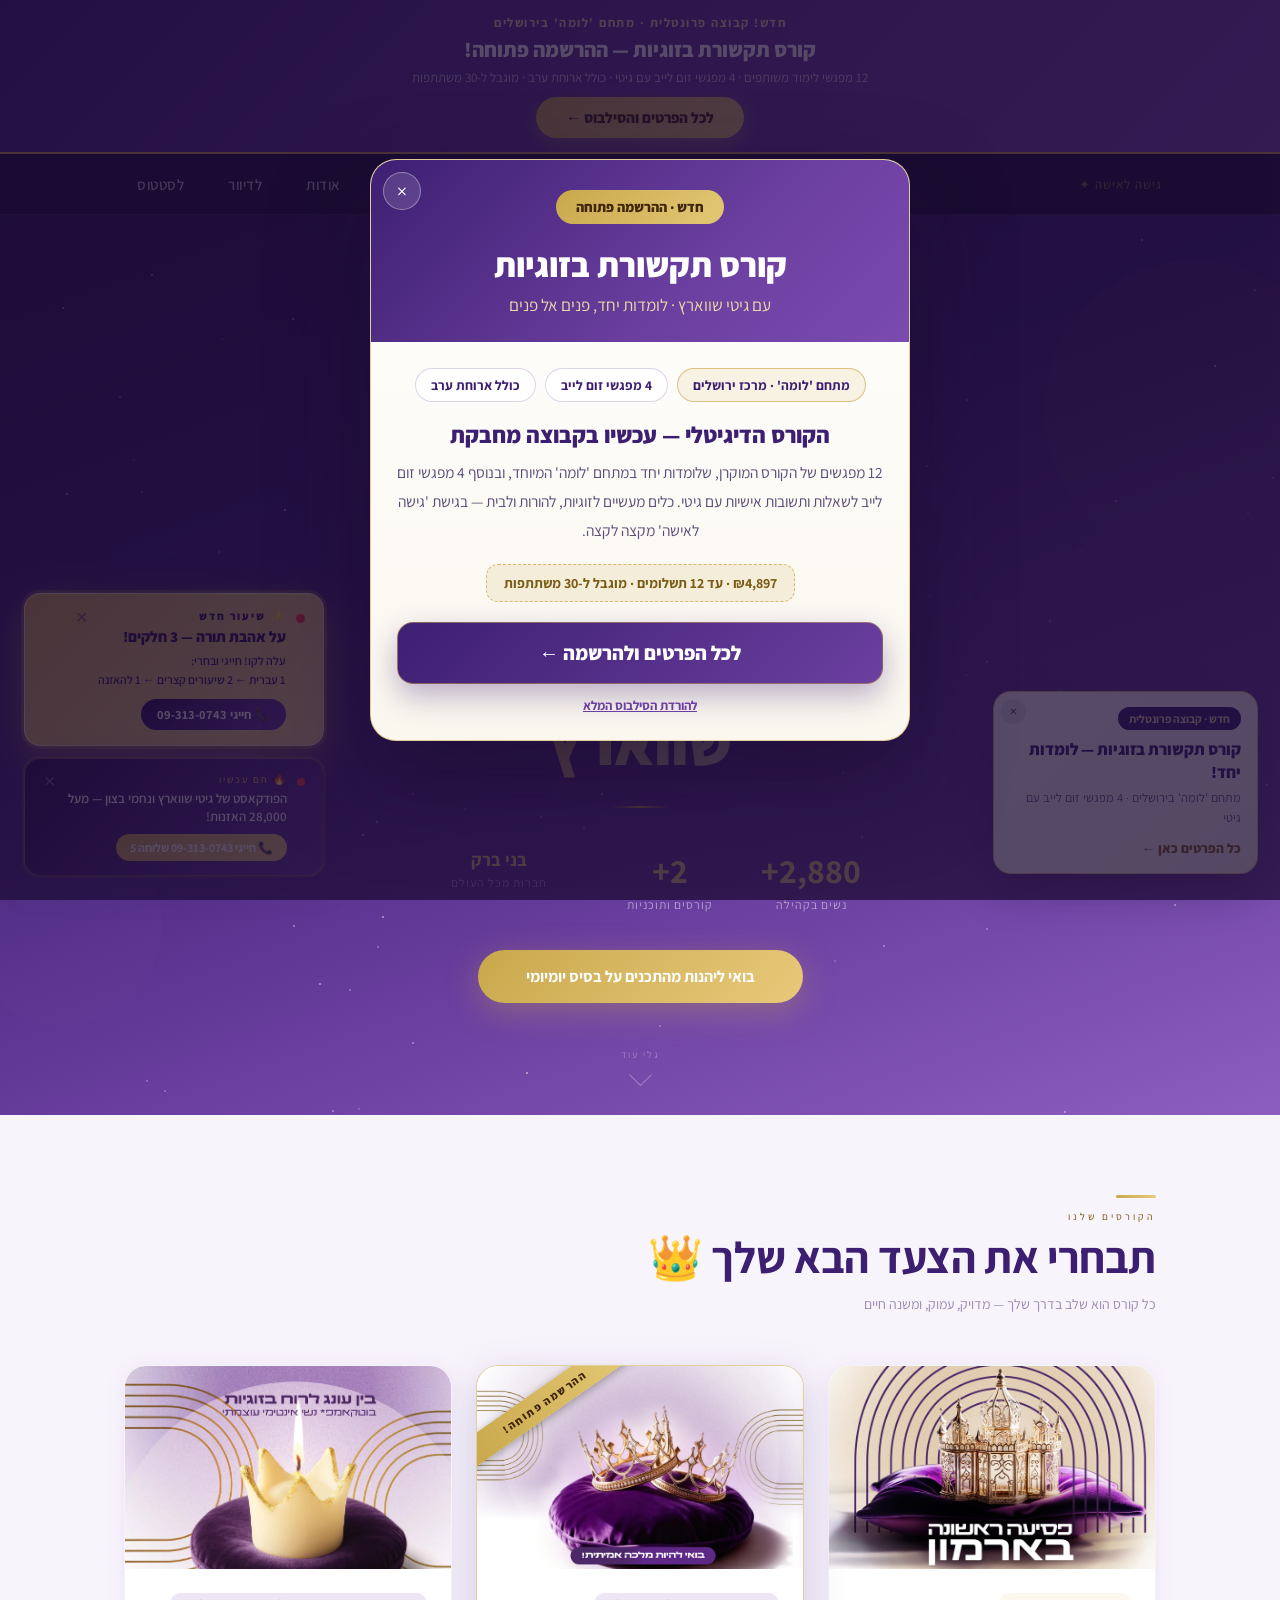
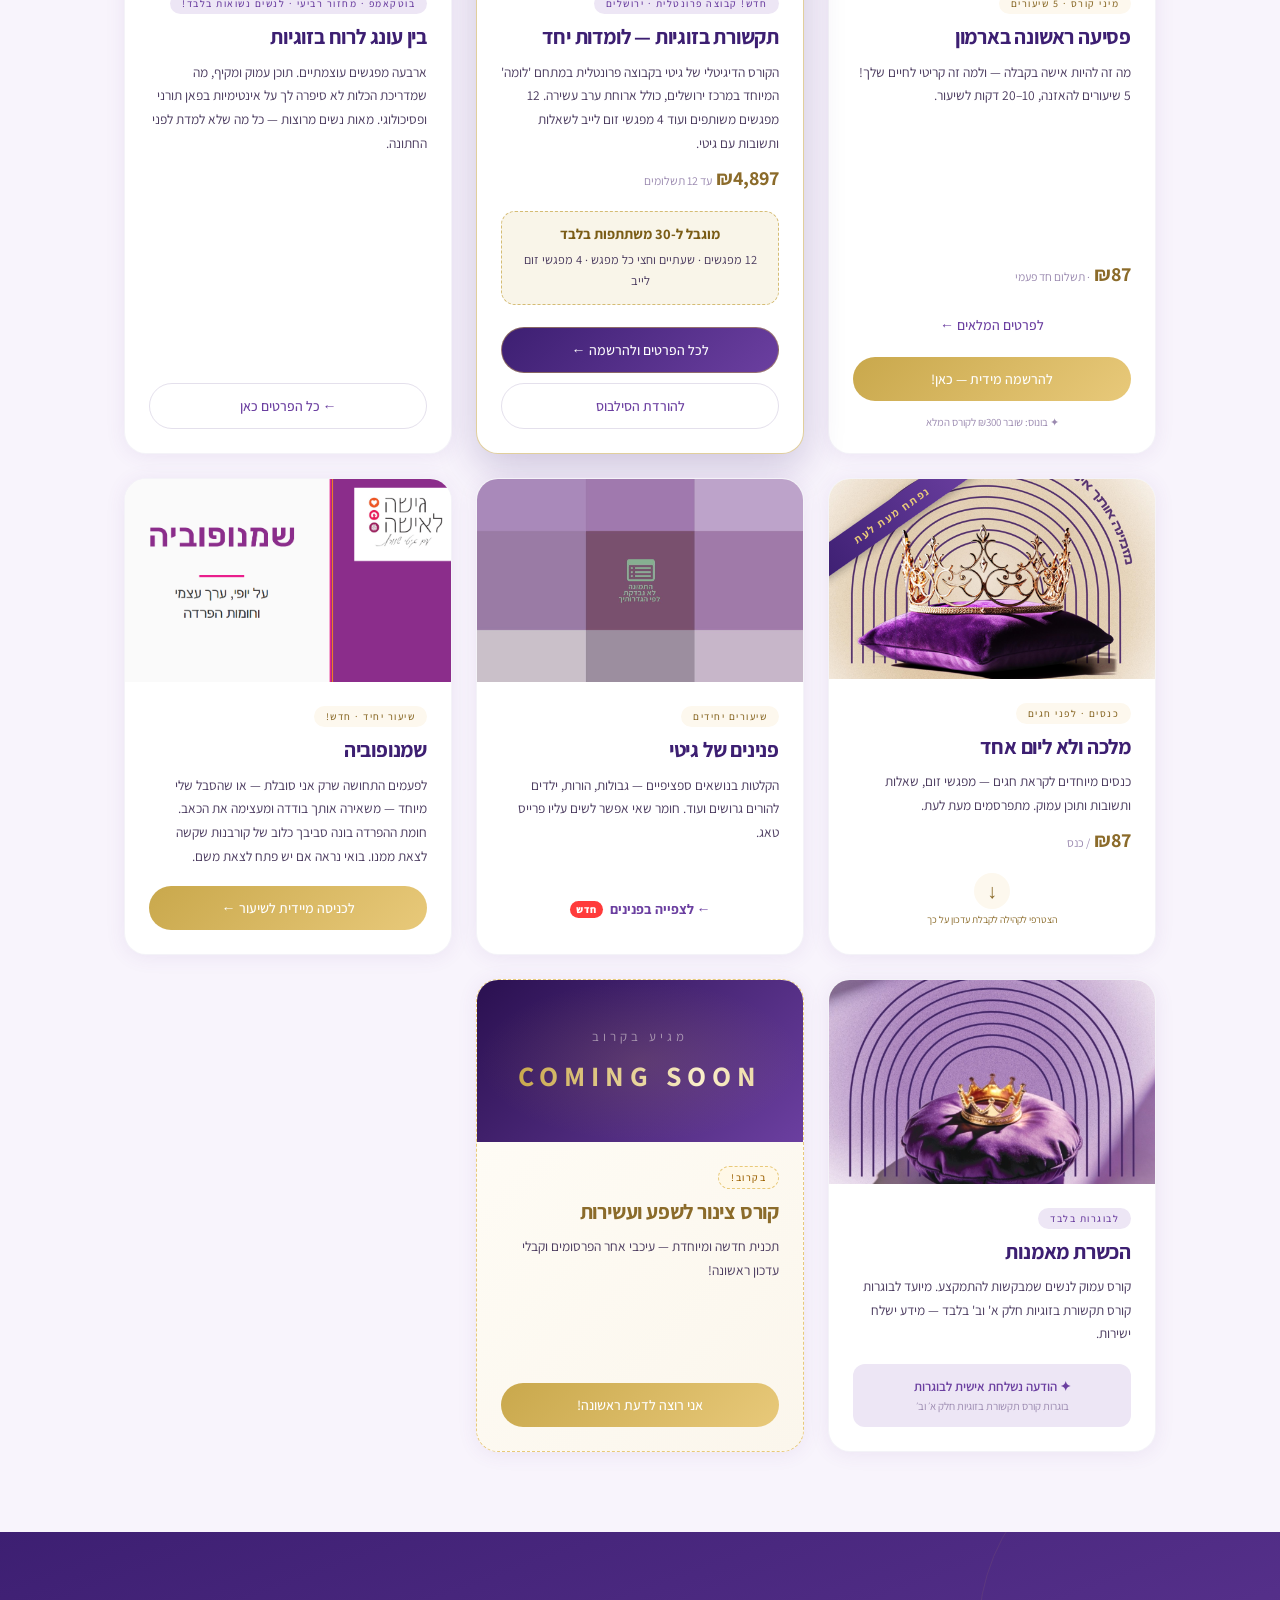
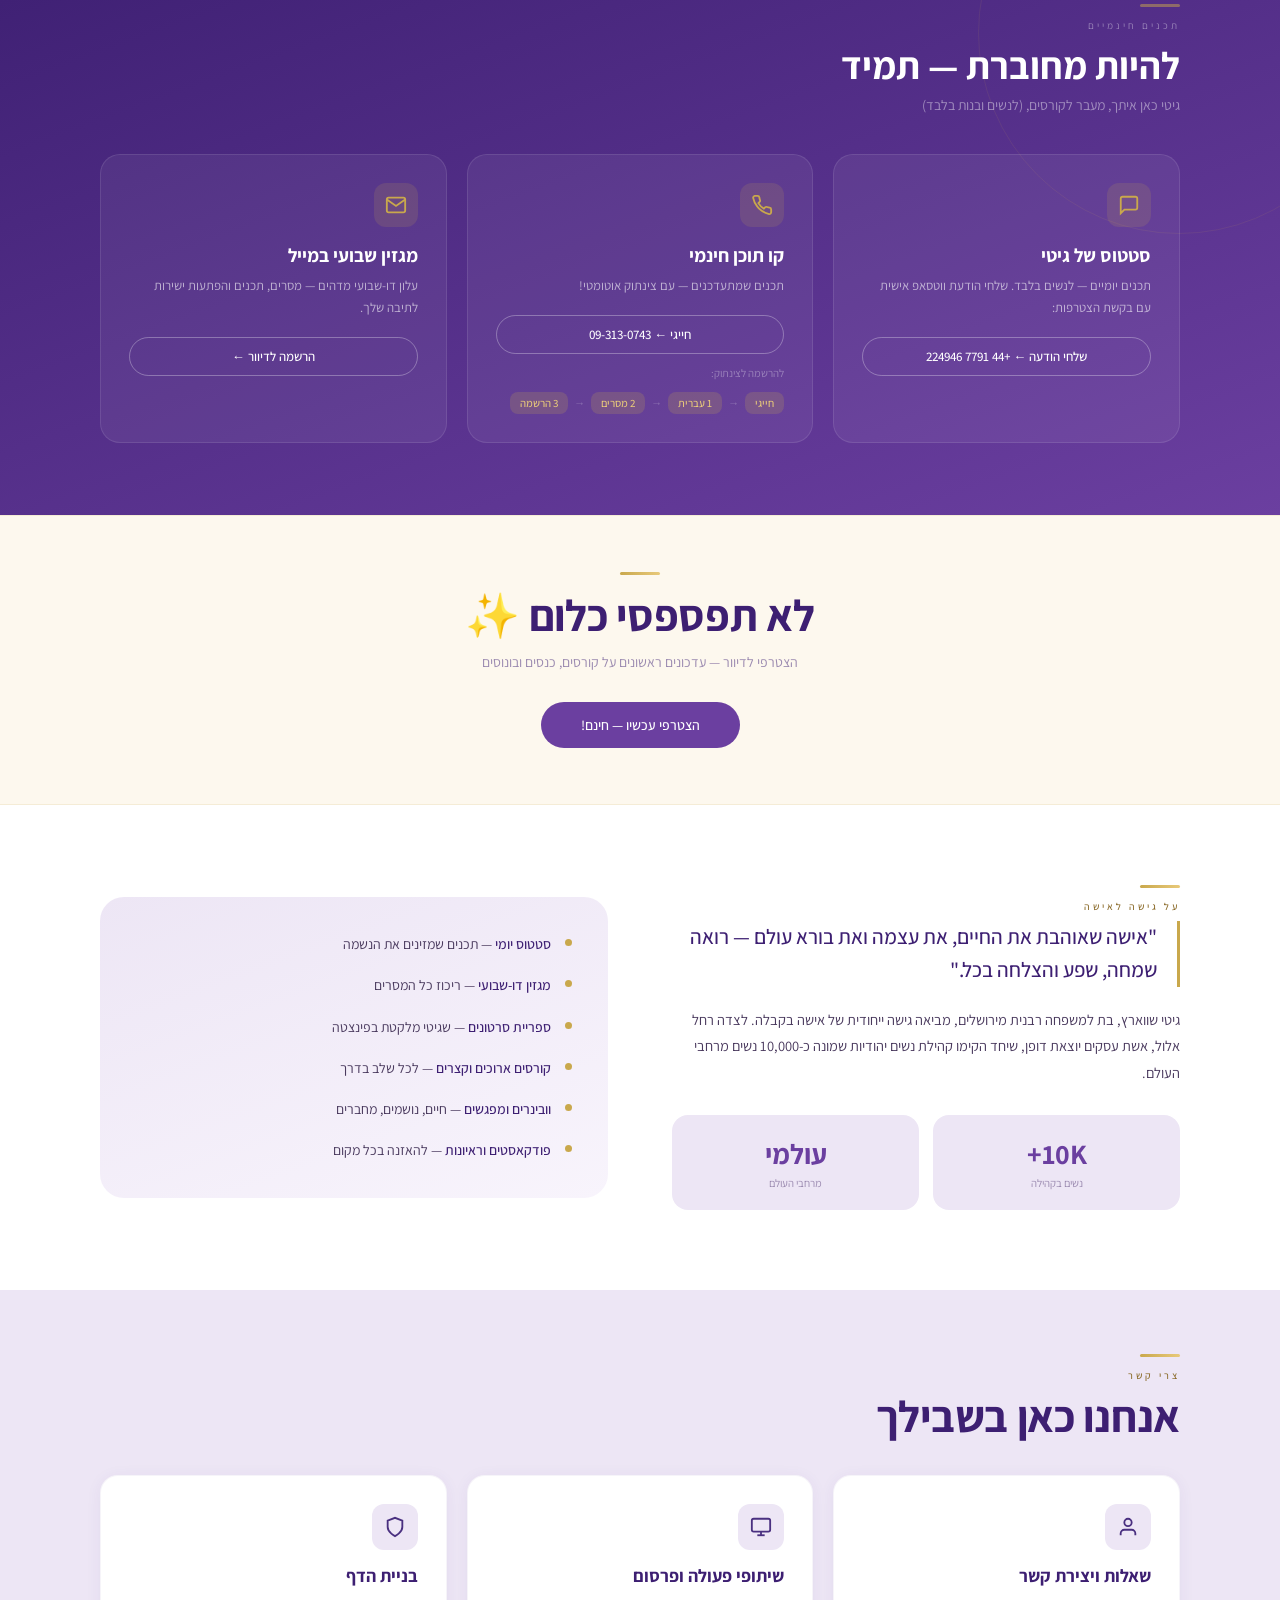
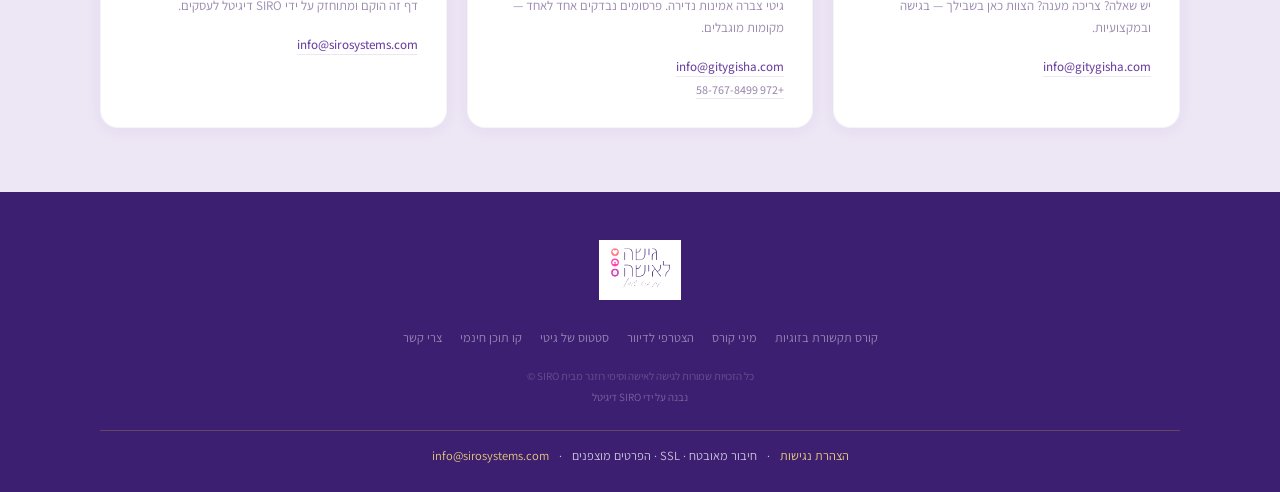
==== index.html @ 781cd62c "Switch main campaign from bootcamp to תקשורת בזוגיות course at Luma Co-Authored-By: Claude Opus 5.5 " ====
<!DOCTYPE html>
<html lang="he" dir="rtl">
<head>
<meta charset="UTF-8">
<meta name="viewport" content="width=device-width, initial-scale=1.0">
<title>גישה לאישה | עם גיטי שווארץ</title>
<link rel="preconnect" href="https://fonts.googleapis.com">
<link rel="preconnect" href="https://fonts.gstatic.com" crossorigin>
<link href="https://fonts.googleapis.com/css2?family=Assistant:ital,wght@0,200;0,300;0,400;0,500;0,600;0,700;0,800;1,200;1,300;1,400;1,500;1,600;1,700;1,800&display=swap" rel="stylesheet">
<style>
@import url('https://fonts.googleapis.com/css2?family=Assistant:wght@300;400;600;700&display=swap');
* { font-family: 'Assistant', 'Heebo', Arial, sans-serif !important; }
</style>
<style>
*{margin:0;padding:0;box-sizing:border-box}
:root{
  --purple:#6B3FA0;--purple-deep:#3D1F72;--purple-light:#9B6FCA;--purple-pale:#EDE6F5;
  --gold:#C9A84C;--gold-light:#E8C97A;--gold-pale:#FDF8EE;--gold-dark:#8B6B2A;
  --cream:#F8F4FC;--cream-dark:#EDE6F5;
  --text-dark:#1A1020;--text-mid:#4A3A5E;--text-light:#9B8AB0;
}
body{font-family:'David Libre',serif;background:var(--cream);color:var(--text-dark);direction:rtl;text-align:right;overflow-x:hidden}

/* HERO */
.hero{
  min-height:100vh;display:flex;flex-direction:column;align-items:center;justify-content:center;
  padding:60px 24px 90px;position:relative;overflow:hidden;
  background:linear-gradient(160deg,#2A1050 0%,#3D1F72 35%,#6B3FA0 70%,#8B5EC0 100%);
}

/* animated stars */
.stars{position:absolute;inset:0;pointer-events:none;overflow:hidden}
.star{position:absolute;width:2px;height:2px;background:rgba(255,255,255,0.6);border-radius:50%;animation:twinkle var(--d,3s) var(--delay,0s) infinite ease-in-out}
@keyframes twinkle{0%,100%{opacity:0.1;transform:scale(0.8)}50%{opacity:1;transform:scale(1.4)}}

/* arcs */
.arcs{position:absolute;top:0;left:50%;transform:translateX(-50%);pointer-events:none;opacity:0.12}

/* floating particles */
.particle{
  position:absolute;border-radius:50%;pointer-events:none;
  animation:float var(--dur,8s) var(--del,0s) infinite ease-in-out alternate;
}
@keyframes float{0%{transform:translateY(0) scale(1);opacity:0.4}100%{transform:translateY(-30px) scale(1.1);opacity:0.8}}

/* logo */
.logo-wrap{
  position:relative;z-index:2;
  margin-bottom:28px;
  animation:logoReveal 1.2s cubic-bezier(0.34,1.56,0.64,1) both;
  filter:drop-shadow(0 0 30px rgba(255,255,255,0.35)) drop-shadow(0 0 60px rgba(200,168,255,0.2));
}
@keyframes logoReveal{
  0%{opacity:0;transform:translateY(-30px) scale(0.8) rotate(-3deg)}
  60%{opacity:1;transform:translateY(4px) scale(1.05) rotate(1deg)}
  100%{opacity:1;transform:translateY(0) scale(1) rotate(0deg)}
}


.logo-wrap img{height:180px;display:block;filter:drop-shadow(0 0 8px rgba(255,255,255,0.9)) drop-shadow(0 0 20px rgba(255,255,255,0.6)) drop-shadow(0 2px 4px rgba(255,255,255,1))}

/* name badges */
.names-row{
  display:flex;gap:12px;flex-wrap:wrap;justify-content:center;
  margin-bottom:24px;animation:fadeUp 1s 0.3s ease-out both;z-index:2;position:relative;
}
.name-badge{
  display:flex;align-items:center;gap:8px;
  background:rgba(255,255,255,0.08);backdrop-filter:blur(8px);
  border:1px solid rgba(201,168,76,0.3);border-radius:50px;
  padding:8px 20px;color:white;font-size:14px;font-weight:400;
}
.name-badge .dot{width:6px;height:6px;border-radius:50%;background:var(--gold-light);animation:pulse 2s infinite}
@keyframes pulse{0%,100%{opacity:0.5;transform:scale(1)}50%{opacity:1;transform:scale(1.4)}}

.hero-tag{
  font-size:11px;font-weight:500;color:var(--gold-light);letter-spacing:4px;text-transform:uppercase;
  margin-bottom:18px;opacity:0.8;z-index:2;position:relative;animation:fadeUp 1s 0.5s ease-out both;
}
@keyframes fadeUp{from{opacity:0;transform:translateY(16px)}to{opacity:1;transform:translateY(0)}}

.hero-title{
  font-family:'Assistant','Heebo','Arial Hebrew',Arial,sans-serif !important;font-size:clamp(40px,7vw,72px);font-weight:900;
  color:white;line-height:1.1;text-align:center;margin-bottom:16px;
  z-index:2;position:relative;animation:fadeUp 1s 0.6s ease-out both;
}
.hero-title .shimmer{
  background:linear-gradient(90deg,#E8C97A 0%,#FFF5D6 40%,#C9A84C 60%,#E8C97A 100%);
  background-size:200% 100%;
  -webkit-background-clip:text;-webkit-text-fill-color:transparent;background-clip:text;
  animation:shimmer 3s linear infinite;
}
@keyframes shimmer{0%{background-position:200% 0}100%{background-position:-200% 0}}

.hero-sub{
  font-size:17px;font-weight:300;color:rgba(255,255,255,0.82);text-align:center;
  max-width:520px;line-height:1.75;margin-bottom:40px;
  z-index:2;position:relative;animation:fadeUp 1s 0.8s ease-out both;
}

.divider-gold{width:60px;height:2px;background:linear-gradient(90deg,transparent,var(--gold),transparent);margin:0 auto 40px;z-index:2;position:relative;animation:fadeUp 1s 0.9s ease-out both}

.hero-stats{
  display:flex;gap:48px;flex-wrap:wrap;justify-content:center;
  z-index:2;position:relative;animation:fadeUp 1s 1s ease-out forwards;
}
.hero-stat{text-align:center}
.hero-stat-num{
  font-family:'Assistant','Heebo','Arial Hebrew',Arial,sans-serif !important;font-size:34px;font-weight:700;color:var(--gold-light);display:block;
  
}
.hero-stat-label{font-size:12px;color:rgba(255,255,255,0.5);letter-spacing:1px}

/* scroll hint */
.scroll-hint{
  position:absolute;bottom:32px;left:50%;transform:translateX(-50%);
  display:flex;flex-direction:column;align-items:center;gap:6px;
  animation:scrollBounce 2s infinite;cursor:pointer;z-index:2;
}
@keyframes scrollBounce{0%,100%{transform:translateX(-50%) translateY(0)}50%{transform:translateX(-50%) translateY(8px)}}
.scroll-hint span{font-size:10px;color:rgba(255,255,255,0.3);letter-spacing:2px}
.scroll-chevron{width:16px;height:16px;border-left:1.5px solid rgba(255,255,255,0.3);border-bottom:1.5px solid rgba(255,255,255,0.3);transform:rotate(-45deg)}

/* SECTIONS */
.section{max-width:1080px;margin:0 auto;padding:80px 24px}
.gold-line{width:40px;height:3px;background:linear-gradient(90deg,var(--gold),var(--gold-light));border-radius:3px;margin-bottom:12px}
.section-label{font-size:10px;font-weight:500;color:var(--gold-dark);letter-spacing:3px;text-transform:uppercase;margin-bottom:8px}
.section-title{font-family:'Assistant','Heebo','Arial Hebrew',Arial,sans-serif !important;letter-spacing:-0.3px;font-size:clamp(26px,4vw,44px);font-weight:700;color:var(--purple-deep);margin-bottom:8px;line-height:1.2}
.section-sub{font-size:14px;color:var(--text-light);max-width:520px;line-height:1.75;margin-bottom:48px}

/* CARDS */
.courses-grid{display:grid;grid-template-columns:repeat(auto-fill,minmax(300px,1fr));gap:24px}
.course-card{
  background:white;border-radius:22px;overflow:hidden;
  box-shadow:0 2px 20px rgba(107,63,160,0.09);
  transition:transform 0.3s ease,box-shadow 0.3s ease;
  display:flex;flex-direction:column;
  border:1px solid rgba(74,48,128,0.06);
  animation:cardReveal 0.6s ease-out both;
}
@keyframes cardReveal{from{opacity:0;transform:translateY(24px)}to{opacity:1;transform:translateY(0)}}
.course-card:hover{transform:translateY(-6px);box-shadow:0 16px 48px rgba(74,48,128,0.15)}
.course-img{width:100%;aspect-ratio:16/10;object-fit:cover;object-position:top;display:block}
.course-img-placeholder{width:100%;aspect-ratio:16/10;display:flex;align-items:center;justify-content:center}
.course-body{padding:24px;flex:1;display:flex;flex-direction:column;gap:10px}

.badge{display:inline-block;font-size:10px;font-weight:500;letter-spacing:1.5px;text-transform:uppercase;padding:4px 12px;border-radius:50px;align-self:flex-start}
.badge-purple{background:var(--purple-pale);color:var(--purple)}
.badge-gold{background:var(--gold-pale);color:var(--gold-dark)}
.badge-coming{background:#FFF8E7;color:#9B6000;border:1px dashed #E8C97A}

.course-title{font-family:'Assistant','Heebo','Arial Hebrew',Arial,sans-serif !important;letter-spacing:-0.2px;font-size:21px;font-weight:700;color:var(--purple-deep);line-height:1.25}
.course-desc{font-size:13.5px;color:var(--text-mid);line-height:1.75;flex:1}
.course-price{font-family:'Assistant','Heebo','Arial Hebrew',Arial,sans-serif !important;font-size:20px;font-weight:700;color:var(--gold-dark)}
.course-price small{font-size:12px;font-weight:400;color:var(--text-light);font-family:'Heebo',sans-serif}
.course-actions{display:flex;flex-direction:column;gap:10px;margin-top:6px}

.btn{display:block;text-align:center;padding:13px 24px;border-radius:50px;font-size:14px;font-weight:500;text-decoration:none;transition:all 0.2s ease;cursor:pointer}
.btn-purple{background:var(--purple);color:white}
.btn-purple:hover{background:var(--purple-deep);transform:scale(1.02)}
.btn-gold{background:linear-gradient(135deg,#C9A84C,#E8C97A);color:white}
.btn-gold:hover{background:linear-gradient(135deg,#8B6B2A,#C9A84C);transform:scale(1.02)}
.btn-outline{background:transparent;color:var(--purple);border:1.5px solid rgba(74,48,128,0.15)}
.btn-outline:hover{background:var(--purple-pale);border-color:var(--purple-light)}
.btn-white-outline{background:transparent;color:white;border:1px solid rgba(255,255,255,0.3);font-size:13px;padding:10px 20px}
.btn-white-outline:hover{background:rgba(255,255,255,0.1)}

.coming-card{border:1.5px dashed var(--gold-light)!important;background:linear-gradient(135deg,#FFFDF7,#FBF6EC)!important}

/* FREE STRIP */
.free-strip{background:linear-gradient(160deg,var(--purple-deep),var(--purple));padding:72px 24px;position:relative;overflow:hidden}
.free-strip::before{content:'';position:absolute;top:-100px;right:-100px;width:400px;height:400px;border-radius:50%;border:1px solid rgba(201,168,76,0.1);pointer-events:none}
.free-inner{max-width:1080px;margin:0 auto}
.free-grid{display:grid;grid-template-columns:repeat(auto-fit,minmax(260px,1fr));gap:20px;margin-top:40px}
.free-card{
  background:rgba(255,255,255,0.06);border:1px solid rgba(255,255,255,0.1);border-radius:20px;
  padding:28px;color:white;transition:background 0.25s,transform 0.25s;
}
.free-card:hover{background:rgba(255,255,255,0.11);transform:translateY(-3px)}
.free-icon{width:44px;height:44px;background:rgba(201,168,76,0.15);border-radius:12px;display:flex;align-items:center;justify-content:center;margin-bottom:16px}
.free-card-title{font-family:'Assistant','Heebo','Arial Hebrew',Arial,sans-serif !important;font-size:19px;font-weight:700;margin-bottom:8px;color:white}
.free-card-desc{font-size:13px;color:rgba(255,255,255,0.6);line-height:1.7;margin-bottom:18px}
.phone-steps{display:flex;gap:6px;align-items:center;flex-wrap:wrap;margin-top:12px}
.phone-step{background:rgba(201,168,76,0.2);border-radius:8px;padding:4px 10px;font-size:11px;color:var(--gold-light);font-weight:500}
.phone-sep{color:rgba(255,255,255,0.25);font-size:11px}

/* NEWSLETTER */
.newsletter{background:var(--gold-pale);border-top:1px solid rgba(201,168,76,0.15);border-bottom:1px solid rgba(201,168,76,0.15);padding:56px 24px;text-align:center}

/* ABOUT */
.about{background:white;padding:80px 24px}
.about-inner{max-width:1080px;margin:0 auto;display:grid;grid-template-columns:1fr 1fr;gap:64px;align-items:center}
@media(max-width:720px){.about-inner{grid-template-columns:1fr}}
.about-quote{font-family:'Assistant','Heebo','Arial Hebrew',Arial,sans-serif !important;font-size:21px;font-weight:500;color:var(--purple-deep);line-height:1.55;margin-bottom:20px;border-right:3px solid var(--gold);padding-right:20px}
.about-body{font-size:14.5px;color:var(--text-mid);line-height:1.85}
.about-stats{display:grid;grid-template-columns:1fr 1fr;gap:14px;margin-top:28px}
.about-stat{background:var(--purple-pale);border-radius:16px;padding:20px;text-align:center}
.about-stat-num{font-family:'Assistant','Heebo','Arial Hebrew',Arial,sans-serif !important;font-size:28px;font-weight:700;color:var(--purple);display:block}
.about-stat-label{font-size:11px;color:var(--text-light);margin-top:4px}
.about-visual{background:linear-gradient(160deg,#EDE6F5,#F8F4FC);border-radius:24px;padding:36px;display:flex;flex-direction:column;gap:18px}
.feature-row{display:flex;align-items:flex-start;gap:14px}
.feature-dot{width:7px;height:7px;border-radius:50%;background:var(--gold);flex-shrink:0;margin-top:6px}
.feature-text{font-size:14px;color:var(--text-mid);line-height:1.65}
.feature-text strong{color:var(--purple-deep);font-weight:500}

/* BIZ */
.biz{background:var(--cream-dark);padding:64px 24px}
.biz-inner{max-width:1080px;margin:0 auto;display:grid;grid-template-columns:repeat(auto-fit,minmax(280px,1fr));gap:20px}
.biz-card{background:white;border-radius:18px;padding:28px;box-shadow:0 2px 16px rgba(74,48,128,0.06);border:1px solid rgba(74,48,128,0.05)}
.biz-icon{width:46px;height:46px;border-radius:12px;background:var(--purple-pale);display:flex;align-items:center;justify-content:center;margin-bottom:14px}
.biz-title{font-family:'Assistant','Heebo','Arial Hebrew',Arial,sans-serif !important;font-size:18px;font-weight:700;color:var(--purple-deep);margin-bottom:8px}
.biz-desc{font-size:13px;color:var(--text-light);line-height:1.7;margin-bottom:16px}
.biz-link{font-size:13px;color:var(--purple);font-weight:500;text-decoration:none;border-bottom:1px solid var(--purple-pale);padding-bottom:1px;transition:border-color 0.2s}
.biz-link:hover{border-color:var(--purple)}

/* FOOTER */
footer{background:var(--purple-deep);padding:48px 24px 28px;text-align:center}
.footer-logo{display:inline-block;margin-bottom:24px}
.footer-logo img{height:60px;display:block;mix-blend-mode:screen;filter:brightness(1.2)}
.footer-links{display:flex;flex-wrap:wrap;gap:18px;justify-content:center;margin-bottom:20px}
.footer-links a{color:rgba(255,255,255,0.45);font-size:12.5px;text-decoration:none;transition:color 0.2s}
.footer-links a:hover{color:var(--gold-light)}
.footer-credits{font-size:11px;color:rgba(255,255,255,0.22);line-height:1.9}
.footer-credits a{color:rgba(255,255,255,0.3);text-decoration:none}

@media(max-width:640px){
  .hero{padding:48px 16px 80px}
  .section{padding:56px 16px}
  .courses-grid{grid-template-columns:1fr}
  .hero-stats{gap:28px}
  .names-row{gap:8px}
}
</style>
<style>
#gisha-hub, #gisha-hub * {
  font-family: 'Assistant', 'Heebo', 'Arial Hebrew', Arial, sans-serif !important;
}
#gisha-hub .section-title, #gisha-hub .course-title, #gisha-hub .hero-title, #gisha-hub .about-quote {
  font-family: 'Assistant', 'Heebo', 'Arial Hebrew', Arial, sans-serif !important;
}
</style>
<style>

#gisha-hub {
  margin: 0 !important;
  padding: 0 !important;
  width: 100% !important;
  max-width: 100% !important;
}
</style>

<style>
/* Logo hover */
.logo-wrap img, [style*='alt="גישה לאישה"'] {
  transition: transform 0.4s cubic-bezier(0.34,1.56,0.64,1) !important;
}
.logo-hover {
  transition: transform 0.4s cubic-bezier(0.34,1.56,0.64,1) !important;
  display: inline-block;
}
.logo-hover:hover {
  transform: scale(1.08) rotate(-2deg) !important;
}

/* Name badges hover */
.name-badge {
  transition: transform 0.3s cubic-bezier(0.34,1.56,0.64,1), background 0.3s, box-shadow 0.3s !important;
  cursor: default;
}
.name-badge:hover {
  transform: translateY(-4px) scale(1.06) !important;
  background: rgba(255,255,255,0.18) !important;
  box-shadow: 0 8px 24px rgba(201,168,76,0.3) !important;
}
</style>

<style>
html, body {
  margin: 0 !important;
  padding: 0 !important;
  width: 100% !important;
  max-width: 100% !important;
  overflow-x: hidden !important;
}

#gisha-hub {
  
  margin-right: 0 !important;
  padding: 0 !important;
  overflow-x: hidden !important;
  position: relative !important;
}

/* Mobile fix */
@media (max-width: 768px) {
  #gisha-hub {
    
  }
}
</style>
</head>
<body>
<a id="bc-strip" href="https://gitygisha.com/%D7%A7%D7%95%D7%A8%D7%A1-%D7%AA%D7%A7%D7%A9%D7%95%D7%A8%D7%AA-%D7%91%D7%96%D7%95%D7%92%D7%99%D7%95%D7%AA/" target="_blank" rel="noopener noreferrer" style="text-decoration:none">
  <div class="l1">חדש! קבוצה פרונטלית · מתחם 'לומה' בירושלים</div>
  <div class="l2">קורס תקשורת בזוגיות — ההרשמה פתוחה!</div>
  <div class="l3">12 מפגשי לימוד משותפים · 4 מפגשי זום לייב עם גיטי · כולל ארוחת ערב · מוגבל ל-30 משתתפות</div>
  <span class="go">לכל הפרטים והסילבוס ←</span>
</a>
<div id="gisha-hub">

<!-- NAV BAR -->
<style>
.nav-link {
  color: rgba(255,255,255,0.75);
  text-decoration: none;
  font-size: 15px;
  font-weight: 500;
  padding: 8px 18px;
  border-radius: 50px;
  transition: all 0.25s;
  font-family: 'Assistant', sans-serif;
  letter-spacing: 0.5px;
  border: 1px solid transparent;
}
.nav-link:hover {
  color: #E8C97A;
  background: rgba(201,168,76,0.12);
  border-color: rgba(201,168,76,0.25);
}
@media (max-width: 600px) {
  .nav-links { gap: 2px !important; }
  .nav-link { font-size: 13px !important; padding: 7px 10px !important; }
}
</style>
<nav id="main-nav" style="position:sticky;top:0;z-index:1000;width:100%;background:rgba(20,8,45,0.97);backdrop-filter:blur(16px);-webkit-backdrop-filter:blur(16px);border-bottom:1px solid rgba(201,168,76,0.15);direction:rtl">
  <div style="max-width:1100px;margin:0 auto;display:flex;align-items:center;justify-content:space-between;padding:0 28px;height:60px">
    <!-- Logo small in nav -->
    <span style="font-size:13px;color:rgba(201,168,76,0.6);font-family:'Assistant',sans-serif;letter-spacing:1px">גישה לאישה ✦</span>
    <!-- Navigation links -->
    <div class="nav-links" style="display:flex;gap:6px;align-items:center">
      <a href="#courses" onclick="document.getElementById('courses').scrollIntoView({behavior:'smooth'});return false;" class="nav-link">קורסים</a>
      <a href="#about" onclick="document.getElementById('about').scrollIntoView({behavior:'smooth'});return false;" class="nav-link">אודות</a>
      <a href="https://registrationform.ravpage.co.il/free" target="_blank" class="nav-link">לדיוור</a>
      <a href="https://www.facebook.com/groups/gishalaisha" target="_blank" class="nav-link">לסטטוס</a>
    </div>
  </div>
</nav>

<!-- HERO -->
<section class="hero">
  <div class="stars" id="stars"></div>
  <div class="particle" style="width:300px;height:300px;background:rgba(201,168,76,0.03);top:5%;right:-5%;--dur:12s;--del:0s"></div>
  <div class="particle" style="width:200px;height:200px;background:rgba(123,94,167,0.06);bottom:10%;left:-3%;--dur:9s;--del:2s"></div>
  <svg class="arcs" width="1000" height="600" viewBox="0 0 1000 600">
    <path d="M500,580 A480,480 0 0,1 20,580" stroke="#C9A84C" stroke-width="0.6" fill="none"/>
    <path d="M500,500 A400,400 0 0,1 100,500" stroke="#C9A84C" stroke-width="0.6" fill="none"/>
    <path d="M500,420 A320,320 0 0,1 180,420" stroke="#C9A84C" stroke-width="0.6" fill="none"/>
  </svg>

  <!-- LOGO -->
  <div class="logo-wrap" style="margin-bottom:28px">
    <div class="logo-hover">
      <img src="[data-uri]" alt="גישה לאישה" style="height:160px;display:block;filter:drop-shadow(0 0 12px rgba(255,255,255,0.8)) drop-shadow(0 0 28px rgba(255,255,255,0.5))">
    </div>
  </div>

  <!-- NAMES -->
  <div style="display:flex;align-items:center;gap:20px;margin-bottom:32px;z-index:2;position:relative;animation:fadeUp 1s 0.3s ease-out both">
    <div style="text-align:center">
      <div style="font-size:18px;font-weight:600;color:rgba(255,255,255,0.92);letter-spacing:1px;font-family:'Assistant',sans-serif">גיטי שווארץ</div>
    </div>
    <div style="width:1px;height:36px;background:linear-gradient(to bottom,transparent,rgba(201,168,76,0.5),transparent)"></div>
    <div style="text-align:center">
      <div style="font-size:18px;font-weight:600;color:rgba(255,255,255,0.92);letter-spacing:1px;font-family:'Assistant',sans-serif">רחל אלול</div>
    </div>
  </div>

  <!-- HEADLINE -->
  <div style="position:relative;z-index:2;text-align:center;animation:fadeUp 0.9s 0.4s ease-out both;max-width:680px">
    <p style="font-size:15px;color:rgba(255,255,255,0.65);line-height:1.9;max-width:520px;margin:0 auto 20px;font-family:'Assistant',sans-serif">
      המרכז שלך לכל התכנים של גישה לאישה —<br>קורסים, תכנים, כלים ועדכונים
    </p>
    <h1 class="hero-title" style="font-size:clamp(34px,5.5vw,62px);font-weight:800;margin-bottom:28px;line-height:1.15">
      אישה בקבלה עם <span class="shimmer">גיטי שווארץ</span>
    </h1>
  </div>

  <div class="divider-gold" style="animation:fadeUp 0.9s 0.5s ease-out both"></div>

  <!-- STATS -->
  <div class="hero-stats" style="animation:fadeUp 1s 0.6s ease-out both">
    <div class="hero-stat">
      <span class="hero-stat-num" id="counter1">0</span>
      <span class="hero-stat-label">נשים בקהילה</span>
    </div>
    <div class="hero-stat">
      <span class="hero-stat-num" id="counter2">0</span>
      <span class="hero-stat-label">קורסים ותוכניות</span>
    </div>
    <div class="hero-stat">
      <span class="hero-stat-num" id="city-cycler" style="font-size:18px;min-width:160px;display:inline-block;text-align:center;color:#E8C97A;font-weight:700">בני ברק</span>
      <span class="hero-stat-label" style="max-width:160px;display:block;line-height:1.4;margin-top:4px">חברות מכל העולם</span>
    </div>
  </div>

  <!-- CTA -->
  <div style="margin-top:36px;z-index:2;position:relative;animation:fadeUp 1s 0.7s ease-out both">
    <a href="#courses" onclick="document.getElementById('courses').scrollIntoView({behavior:'smooth'});return false;"
       style="display:inline-block;padding:16px 48px;background:linear-gradient(135deg,#C9A84C,#E8C97A);color:white;border-radius:50px;font-size:16px;font-weight:700;text-decoration:none;box-shadow:0 8px 32px rgba(201,168,76,0.35);transition:transform 0.2s;font-family:'Assistant',sans-serif"
       onmouseover="this.style.transform='scale(1.05)'" onmouseout="this.style.transform='scale(1)'">
      בואי ליהנות מהתכנים על בסיס יומיומי
    </a>
  </div>

  <div class="scroll-hint" style="margin-top:32px"><span>גלי עוד</span><div class="scroll-chevron"></div></div>
</section>


<!-- COURSES -->
<section class="section" id="courses">
  <div class="gold-line"></div>
  <p class="section-label">הקורסים שלנו</p>
  <h2 class="section-title">תבחרי את הצעד הבא שלך 👑</h2>
  <p class="section-sub">כל קורס הוא שלב בדרך שלך — מדויק, עמוק, ומשנה חיים</p>

  <div class="courses-grid">

    <div class="course-card" style="animation-delay:0.1s">
      <img class="course-img" src="pictures/mini-course.png" alt="פסיעה ראשונה בארמון" style="object-fit:cover;object-position:center top">
      <div class="course-body">
        <span class="badge badge-gold">מיני קורס · 5 שיעורים</span>
        <h3 class="course-title">פסיעה ראשונה בארמון</h3>
        <p class="course-desc">מה זה להיות אישה בקבלה — ולמה זה קריטי לחיים שלך! 5 שיעורים להאזנה, 10–20 דקות לשיעור.</p>
        <div class="course-price">₪87 <small>· תשלום חד פעמי</small></div>
        <div class="course-actions">
          <button onclick="openMiniPopup()" class="btn btn-outline" style="cursor:pointer;border:none;width:100%">לפרטים המלאים ←</button>
          <a href="https://secure.cardcom.solutions/e/7plsttYqU2aUDeqA1OMBQ" class="btn btn-gold" target="_blank">להרשמה מידית — כאן!</a>
        </div>
        <p style="font-size:11px;color:var(--text-light);text-align:center;margin-top:4px">✦ בונוס: שובר ₪300 לקורס המלא</p>
      </div>
    </div>

    <div class="course-card" style="animation-delay:0.2s;position:relative;overflow:hidden;box-shadow:0 14px 40px rgba(61,31,114,.22);border:1px solid rgba(201,168,76,.55)">
      <div style="position:absolute;top:22px;left:-30px;z-index:10;background:linear-gradient(90deg,#C9A84C,#E3C874);color:#40260A;font-size:11px;font-weight:800;letter-spacing:2px;padding:7px 48px;transform:rotate(-35deg);white-space:nowrap;box-shadow:0 2px 8px rgba(0,0,0,0.3)">ההרשמה פתוחה!</div>
      <img class="course-img" src="pictures/tikshoret.png" alt="קורס תקשורת בזוגיות" style="object-fit:cover;object-position:center top">
      <div class="course-body">
        <span class="badge badge-purple">חדש! קבוצה פרונטלית · ירושלים</span>
        <h3 class="course-title">תקשורת בזוגיות — לומדות יחד</h3>
        <p class="course-desc">הקורס הדיגיטלי של גיטי בקבוצה פרונטלית במתחם 'לומה' המיוחד במרכז ירושלים, כולל ארוחת ערב עשירה. 12 מפגשים משותפים ועוד 4 מפגשי זום לייב לשאלות ותשובות עם גיטי.</p>
        <div class="course-price">₪4,897 <small>עד 12 תשלומים</small></div>
        <div style="background:rgba(201,168,76,.12);border:1px dashed rgba(201,168,76,.75);border-radius:14px;padding:12px 14px;text-align:center;margin:10px 0 6px">
          <div style="font-size:14.5px;color:#7a5c15;font-weight:700">מוגבל ל-30 משתתפות בלבד</div>
          <div style="font-size:12.5px;color:var(--text-mid);line-height:1.7;margin-top:6px">12 מפגשים · שעתיים וחצי כל מפגש · 4 מפגשי זום לייב</div>
        </div>
        <div class="course-actions">
          <a href="https://gitygisha.com/%D7%A7%D7%95%D7%A8%D7%A1-%D7%AA%D7%A7%D7%A9%D7%95%D7%A8%D7%AA-%D7%91%D7%96%D7%95%D7%92%D7%99%D7%95%D7%AA/" class="btn" target="_blank" rel="noopener noreferrer" style="background:linear-gradient(135deg,#3D1F72,#6B3FA0);color:#fff;border:1px solid rgba(201,168,76,.5)">לכל הפרטים ולהרשמה ←</a>
          <a href="https://drive.google.com/file/d/1BwjbZCAvHQeSD8vwJs1EiciFmc1g6g-T/view?usp=drive_link" class="btn btn-outline" target="_blank" rel="noopener noreferrer">להורדת הסילבוס</a>
        </div>
      </div>
    </div>

    <div class="course-card" style="animation-delay:0.3s;position:relative;overflow:hidden">
      <img class="course-img" src="pictures/botcamp.png" alt="בין עונג לרוח בזוגיות" style="object-fit:cover;object-position:center top">
      <div class="course-body">
        <span class="badge badge-purple">בוטקאמפ · מחזור רביעי · לנשים נשואות בלבד!</span>
        <h3 class="course-title">בין עונג לרוח בזוגיות</h3>
        <p class="course-desc">ארבעה מפגשים עוצמתיים. תוכן עמוק ומקיף, מה שמדריכת הכלות לא סיפרה לך על אינטימיות בפאן תורני ופסיכולוגי. מאות נשים מרוצות — כל מה שלא למדת לפני החתונה.</p>
        <div class="course-actions">
          <a href="https://registrationform.ravpage.co.il/bootcamp82026" class="btn btn-outline" target="_blank" rel="noopener noreferrer">← כל הפרטים כאן</a>
        </div>
      </div>
    </div>

    <div class="course-card" style="animation-delay:0.4s;position:relative;overflow:hidden">
      <div style="position:absolute;top:22px;left:-30px;z-index:10;background:linear-gradient(90deg,#3D1F72,#6B3FA0);color:#E8C97A;font-size:11px;font-weight:700;letter-spacing:2px;padding:7px 48px;transform:rotate(-35deg);white-space:nowrap;box-shadow:0 2px 8px rgba(0,0,0,0.3)">נפתח מעת לעת</div>
      <img class="course-img" src="pictures/malka.png" alt="מלכה ולא ליום אחד" style="object-fit:cover;object-position:center 40%;height:200px">
      <div class="course-body">
        <span class="badge badge-gold">כנסים · לפני חגים</span>
        <h3 class="course-title">מלכה ולא ליום אחד</h3>
        <p class="course-desc">כנסים מיוחדים לקראת חגים — מפגשי זום, שאלות ותשובות ותוכן עמוק. מתפרסמים מעת לעת.</p>
        <div class="course-price">₪87 <small>/ כנס</small></div>
        <div style="text-align:center;padding:10px 0 4px">
          <a href="#free-content" onclick="document.getElementById('free-content').scrollIntoView({behavior:'smooth'});return false;" style="display:inline-flex;align-items:center;justify-content:center;width:36px;height:36px;border-radius:50%;background:var(--gold-pale);color:var(--gold-dark);font-size:20px;text-decoration:none;transition:background 0.2s" title="לעדכונים">↓</a>
        <div style="font-size:10px;color:var(--gold-dark);margin-top:4px">הצטרפי לקהילה לקבלת עדכון על כך</div>
        </div>
      </div>
    </div>

    <div class="course-card" style="animation-delay:0.5s">
      <img class="course-img" src="[data-uri]" alt="פנינים של גיטי" style="object-fit:cover;object-position:center center">
      <div class="course-body">
        <span class="badge badge-gold">שיעורים יחידים</span>
        <h3 class="course-title">פנינים של גיטי</h3>
        <p class="course-desc">הקלטות בנושאים ספציפיים — גבולות, הורות, ילדים להורים גרושים ועוד. חומר שאי אפשר לשים עליו פרייס טאג.</p>
        <div class="course-actions">
          <a href="https://my.schooler.biz/s/114432/gvoolut" class="btn btn-outline" target="_blank">← לצפייה בפנינים</a>
        </div>
      </div>
    </div>

    <div class="course-card" id="shmenofobia" style="animation-delay:0.55s">
      <img class="course-img" src="pictures/shmanophobia.png" alt="שמנופוביה — על יופי, ערך עצמי וחומות הפרדה">
      <div class="course-body">
        <span class="badge badge-gold">שיעור יחיד · חדש!</span>
        <h3 class="course-title">שמנופוביה</h3>
        <p class="course-desc">לפעמים התחושה שרק אני סובלת — או שהסבל שלי מיוחד — משאירה אותך בודדה ומעצימה את הכאב. חומת ההפרדה בונה סביבך כלוב של קורבנוּת שקשה לצאת ממנו. בואי נראה אם יש פתח לצאת משם.</p>
        <div class="course-actions">
          <a href="https://my.schooler.biz/s/115640/shmenofob" class="btn btn-gold" target="_blank">לכניסה מיידית לשיעור ←</a>
        </div>
      </div>
    </div>

    <div class="course-card" style="animation-delay:0.6s">
      <img class="course-img" src="pictures/maamanot.jpeg" alt="הכשרת מאמנות" style="object-fit:cover;object-position:center top">
      <div class="course-body">
        <span class="badge badge-purple">לבוגרות בלבד</span>
        <h3 class="course-title">הכשרת מאמנות</h3>
        <p class="course-desc">קורס עמוק לנשים שמבקשות להתמקצע. מיועד לבוגרות קורס תקשורת בזוגיות חלק א' וב' בלבד — מידע ישלח ישירות.</p>
        <div style="background:var(--purple-pale);border-radius:12px;padding:14px;text-align:center;margin-top:8px">
          <div style="font-size:13px;color:var(--purple);font-weight:600">✦ הודעה נשלחת אישית לבוגרות</div>
          <div style="font-size:11px;color:var(--text-light);margin-top:4px">בוגרות קורס תקשורת בזוגיות חלק א׳ וב׳</div>
        </div>
      </div>
    </div>

    <div class="course-card coming-card" style="animation-delay:0.7s">
      <div style="background:linear-gradient(135deg,#2A1050,#6B3FA0);padding:48px 24px;text-align:center;position:relative;overflow:hidden;display:flex;align-items:center;justify-content:center;flex-direction:column;gap:12px">
        <div style="position:absolute;inset:0;background:radial-gradient(ellipse at center,rgba(201,168,76,0.15) 0%,transparent 70%);animation:pulseGlow 2s ease-in-out infinite"></div>
        <div style="font-size:13px;letter-spacing:4px;color:rgba(255,255,255,0.5);text-transform:uppercase">מגיע בקרוב</div>
        <div style="font-size:28px;font-weight:700;letter-spacing:6px;color:transparent;background:linear-gradient(90deg,#C9A84C,#FFF5D6,#C9A84C,#E8C97A,#C9A84C);background-size:300% 100%;-webkit-background-clip:text;background-clip:text;animation:shimmerText 2s linear infinite">COMING SOON</div>
      </div>
      <div class="course-body">
        <span class="badge badge-coming">בקרוב!</span>
        <h3 class="course-title" style="color:var(--gold-dark)">קורס צינור לשפע ועשירות</h3>
        <p class="course-desc">תכנית חדשה ומיוחדת — עיכבי אחר הפרסומים וקבלי עדכון ראשונה!</p>
        <div class="course-actions">
          <a href="https://registrationform.ravpage.co.il/free" class="btn btn-gold" target="_blank">אני רוצה לדעת ראשונה!</a>
        </div>
      </div>
    </div>

  </div>
</section>


<!-- FREE CONTENT -->
<div class="free-strip" id="free-content">
  <div class="free-inner">
    <div style="position:relative;z-index:1">
      <div class="gold-line" style="background:rgba(201,168,76,0.5)"></div>
      <p style="font-size:10px;letter-spacing:3px;color:rgba(255,255,255,0.4);text-transform:uppercase;margin-bottom:8px">תכנים חינמיים</p>
      <h2 style="font-family:'Assistant','Heebo','Arial Hebrew',Arial,sans-serif !important;font-size:clamp(24px,4vw,38px);font-weight:700;color:white;margin-bottom:6px">להיות מחוברת — תמיד</h2>
      <p style="font-size:14px;color:rgba(255,255,255,0.45)">גיטי כאן איתך, מעבר לקורסים, (לנשים ובנות בלבד)</p>
    </div>
    <div class="free-grid">

      <div class="free-card">
        <div class="free-icon"><svg width="22" height="22" viewBox="0 0 24 24" fill="none" stroke="#C9A84C" stroke-width="2"><path d="M21 15a2 2 0 0 1-2 2H7l-4 4V5a2 2 0 0 1 2-2h14a2 2 0 0 1 2 2z"/></svg></div>
        <div class="free-card-title">סטטוס של גיטי</div>
        <div class="free-card-desc">תכנים יומיים — לנשים בלבד. שלחי הודעת ווטסאפ אישית עם בקשת הצטרפות:</div>
        <a href="https://wa.me/447791224946" class="btn btn-white-outline" target="_blank">שלחי הודעה ← +44 7791 224946</a>
      </div>

      <div class="free-card">
        <div class="free-icon"><svg width="22" height="22" viewBox="0 0 24 24" fill="none" stroke="#C9A84C" stroke-width="2"><path d="M22 16.92v3a2 2 0 0 1-2.18 2A19.79 19.79 0 0 1 11.37 18a19.45 19.45 0 0 1-5-5 19.79 19.79 0 0 1-3.92-8.47A2 2 0 0 1 4.11 2h3a2 2 0 0 1 2 1.72 12.84 12.84 0 0 0 .7 2.81 2 2 0 0 1-.45 2.11L8.09 9.91a16 16 0 0 0 6 6l1.27-1.27a2 2 0 0 1 2.11-.45 12.84 12.84 0 0 0 2.81.7A2 2 0 0 1 22 16.92z"/></svg></div>
        <div class="free-card-title">קו תוכן חינמי</div>
        <div class="free-card-desc">תכנים שמתעדכנים — עם צינתוק אוטומטי!</div>
        <a href="tel:0931300743" class="btn btn-white-outline" style="margin-bottom:12px;display:block">חייגי ← 09-313-0743</a>
        <div style="font-size:11px;color:rgba(255,255,255,0.35);margin-bottom:8px">להרשמה לצינתוק:</div>
        <div class="phone-steps">
          <span class="phone-step">חייגי</span><span class="phone-sep">→</span>
          <span class="phone-step">1 עברית</span><span class="phone-sep">→</span>
          <span class="phone-step">2 מסרים</span><span class="phone-sep">→</span>
          <span class="phone-step">3 הרשמה</span>
        </div>
      </div>

      <div class="free-card">
        <div class="free-icon"><svg width="22" height="22" viewBox="0 0 24 24" fill="none" stroke="#C9A84C" stroke-width="2"><path d="M4 4h16c1.1 0 2 .9 2 2v12c0 1.1-.9 2-2 2H4c-1.1 0-2-.9-2-2V6c0-1.1.9-2 2-2z"/><polyline points="22,6 12,13 2,6"/></svg></div>
        <div class="free-card-title">מגזין שבועי במייל</div>
        <div class="free-card-desc">עלון דו-שבועי מדהים — מסרים, תכנים והפתעות ישירות לתיבה שלך.</div>
        <a href="https://registrationform.ravpage.co.il/free" class="btn btn-white-outline" target="_blank">הרשמה לדיוור ←</a>
      </div>

    </div>
  </div>
</div>

<!-- NEWSLETTER -->
<div class="newsletter">
  <div class="gold-line" style="margin:0 auto 14px"></div>
  <h2 class="section-title" style="margin-bottom:8px">לא תפספסי כלום ✨</h2>
  <p class="section-sub" style="margin:0 auto 28px;color:var(--text-light)">הצטרפי לדיוור — עדכונים ראשונים על קורסים, כנסים ובונוסים</p>
  <a href="https://registrationform.ravpage.co.il/free" class="btn btn-purple" style="display:inline-block;padding:14px 40px" target="_blank">הצטרפי עכשיו — חינם!</a>
</div>

<!-- ABOUT -->
<div class="about" id="about">
  <div class="about-inner">
    <div>
      <div class="gold-line"></div>
      <p class="section-label">על גישה לאישה</p>
      <blockquote class="about-quote">"אישה שאוהבת את החיים, את עצמה ואת בורא עולם — רואה שמחה, שפע והצלחה בכל."</blockquote>
      <p class="about-body">גיטי שווארץ, בת למשפחה רבנית מירושלים, מביאה גישה ייחודית של אישה בקבלה. לצדה רחל אלול, אשת עסקים יוצאת דופן, שיחד הקימו קהילת נשים יהודיות שמונה כ-10,000 נשים מרחבי העולם.</p>
      <div class="about-stats">
        <div class="about-stat"><span class="about-stat-num">10K+</span><div class="about-stat-label">נשים בקהילה</div></div>
        <div class="about-stat"><span class="about-stat-num">עולמי</span><div class="about-stat-label">מרחבי העולם</div></div>
      </div>
    </div>
    <div class="about-visual">
      <div class="feature-row"><div class="feature-dot"></div><div class="feature-text"><strong>סטטוס יומי</strong> — תכנים שמזינים את הנשמה</div></div>
      <div class="feature-row"><div class="feature-dot"></div><div class="feature-text"><strong>מגזין דו-שבועי</strong> — ריכוז כל המסרים</div></div>
      <div class="feature-row"><div class="feature-dot"></div><div class="feature-text"><strong>ספריית סרטונים</strong> — שגיטי מלקטת בפינצטה</div></div>
      <div class="feature-row"><div class="feature-dot"></div><div class="feature-text"><strong>קורסים ארוכים וקצרים</strong> — לכל שלב בדרך</div></div>
      <div class="feature-row"><div class="feature-dot"></div><div class="feature-text"><strong>וובינרים ומפגשים</strong> — חיים, נושמים, מחברים</div></div>
      <div class="feature-row"><div class="feature-dot"></div><div class="feature-text"><strong>פודקאסטים וראיונות</strong> — להאזנה בכל מקום</div></div>
    </div>
  </div>
</div>

<!-- BIZ -->
<div class="biz">
  <div style="max-width:1080px;margin:0 auto 32px">
    <div class="gold-line"></div>
    <p class="section-label">צרי קשר</p>
    <h2 class="section-title">אנחנו כאן בשבילך</h2>
  </div>
  <div class="biz-inner">
    <div class="biz-card">
      <div class="biz-icon"><svg width="22" height="22" viewBox="0 0 24 24" fill="none" stroke="#4A3080" stroke-width="2"><path d="M20 21v-2a4 4 0 0 0-4-4H8a4 4 0 0 0-4 4v2"/><circle cx="12" cy="7" r="4"/></svg></div>
      <div class="biz-title">שאלות ויצירת קשר</div>
      <div class="biz-desc">יש שאלה? צריכה מענה? הצוות כאן בשבילך — בגישה ובמקצועיות.</div>
      <a href="mailto:info@gitygisha.com" class="biz-link">info@gitygisha.com</a>
    </div>
    <div class="biz-card">
      <div class="biz-icon"><svg width="22" height="22" viewBox="0 0 24 24" fill="none" stroke="#4A3080" stroke-width="2"><rect x="2" y="3" width="20" height="14" rx="2"/><line x1="8" y1="21" x2="16" y2="21"/><line x1="12" y1="17" x2="12" y2="21"/></svg></div>
      <div class="biz-title">שיתופי פעולה ופרסום</div>
      <div class="biz-desc">גיטי צברה אמינות נדירה. פרסומים נבדקים אחד לאחד — מקומות מוגבלים.</div>
      <a href="mailto:info@gitygisha.com" class="biz-link">info@gitygisha.com</a><br>
      <a href="tel:+972587678499" class="biz-link" style="font-size:12px;color:var(--text-light);margin-top:6px;display:inline-block">+972 58-767-8499</a>
    </div>
    <div class="biz-card">
      <div class="biz-icon"><svg width="22" height="22" viewBox="0 0 24 24" fill="none" stroke="#4A3080" stroke-width="2"><path d="M12 22s8-4 8-10V5l-8-3-8 3v7c0 6 8 10 8 10z"/></svg></div>
      <div class="biz-title">בניית הדף</div>
      <div class="biz-desc">דף זה הוקם ומתוחזק על ידי SIRO דיגיטל לעסקים.</div>
      <a href="mailto:info@sirosystems.com" class="biz-link">info@sirosystems.com</a>
    </div>
  </div>
</div>

<!-- FOOTER -->
<footer>
  <div class="footer-logo"><img src="pictures/logo.jpeg" alt="גישה לאישה"></div>
  <div class="footer-links">
    <a href="https://gitygisha.com/%D7%A7%D7%95%D7%A8%D7%A1-%D7%AA%D7%A7%D7%A9%D7%95%D7%A8%D7%AA-%D7%91%D7%96%D7%95%D7%92%D7%99%D7%95%D7%AA/" target="_blank">קורס תקשורת בזוגיות</a>
    <a href="https://secure.cardcom.solutions/e/7plsttYqU2aUDeqA1OMBQ" target="_blank">מיני קורס</a>
    <a href="https://registrationform.ravpage.co.il/free" target="_blank">הצטרפי לדיוור</a>
    <a href="https://wa.me/447791224946" target="_blank">סטטוס של גיטי</a>
    <a href="tel:0931300743">קו תוכן חינמי</a>
    <a href="mailto:info@gitygisha.com">צרי קשר</a>
  </div>
  <div class="footer-credits">
    כל הזכויות שמורות לגישה לאישה וסימי רוזנר מבית SIRO ©<br>
    <a href="mailto:info@sirosystems.com">נבנה על ידי SIRO דיגיטל</a>
  </div>

  <div class="siro-trustbar">
    <a href="/accessibility.html">הצהרת נגישות</a>
    <span aria-hidden="true">·</span>
    <span>חיבור מאובטח · SSL · הפרטים מוצפנים</span>
    <span aria-hidden="true">·</span>
    <a href="mailto:info@sirosystems.com">info@sirosystems.com</a>
  </div>
</footer>

<style>
.siro-trustbar{
  margin:22px auto 0;padding-top:16px;max-width:1080px;
  border-top:1px solid rgba(201,168,76,.28);
  display:flex;flex-wrap:wrap;gap:10px;justify-content:center;align-items:center;
  font-family:'Assistant',system-ui,Arial,sans-serif;font-size:12.5px;
  color:rgba(255,255,255,.72);
}
.siro-trustbar a{color:#E8C97A;text-decoration:none}
.siro-trustbar a:hover{text-decoration:underline}
.siro-trustbar a:focus-visible{outline:2px solid #C9A84C;outline-offset:3px;border-radius:6px}
</style>

<style>
@keyframes float2{0%{transform:translateY(0) rotate(-3deg)}100%{transform:translateY(-12px) rotate(3deg)}}
</style>

<script>
// Generate stars
const starsEl = document.getElementById('stars');
for(let i=0;i<80;i++){
  const s=document.createElement('div');
  s.className='star';
  s.style.cssText='left:'+Math.random()*100+'%;top:'+Math.random()*100+'%;--d:'+(2+Math.random()*4)+'s;--delay:'+Math.random()*4+'s;opacity:'+(0.3+Math.random()*0.7);
  starsEl.appendChild(s);
}

// Scroll animation for cards
const observer = new IntersectionObserver((entries)=>{
  entries.forEach(e=>{if(e.isIntersecting){e.target.style.opacity='1';e.target.style.transform='translateY(0)'}});
},{threshold:0.1});
document.querySelectorAll('.course-card,.free-card,.biz-card').forEach(el=>{
  el.style.opacity='0';el.style.transform='translateY(24px)';
  el.style.transition='opacity 0.5s ease, transform 0.5s ease';
  observer.observe(el);
});
</script>


<script>
function animateCounter(el, target, suffix, duration) {
  let start = 0;
  const step = target / (duration / 16);
  const timer = setInterval(() => {
    start += step;
    if (start >= target) { start = target; clearInterval(timer); }
    el.textContent = Math.floor(start).toLocaleString() + suffix;
  }, 16);
}

const cities = [
  'בני ברק','Vienna','ירושלים','London','ברכפלד','Antwerp','אשדוד','Paris',
  'נתניה','Borough Park','עפולה','Tash','אילת','Montreal','קריית מטלון','Lakewood',
  'צפת','Zurich','חולון','Buenos Aires','ביתר עילית','Brazil','אלעד','Costa Rica',
  'חריש','New Jersey','כרמיאל','Miami','חיפה','Boca Raton','סנט פטרסבורג','New York',
  'Basel','Los Angeles','Netherlands','Chicago','Monroe','Toronto','Manchester',
  'Berlin','Rome','Madrid','Melbourne','Sydney','Johannesburg','Panama City','Mexico City'
];
let cityIdx = 0;

window.addEventListener('load', function() {
  // Start counters after 1.2s (after hero animation)
  setTimeout(() => {
    const c1 = document.getElementById('counter1');
    const c2 = document.getElementById('counter2');
    if(c1) animateCounter(c1, 10000, '+', 2000);
    if(c2) animateCounter(c2, 5, '+', 1400);
  }, 1200);

  // City cycler - start after 1.5s
  setTimeout(() => {
    const cityEl = document.getElementById('city-cycler');
    if(!cityEl) return;
    cityEl.style.transition = 'opacity 0.35s ease, transform 0.35s ease';
    
    setInterval(() => {
      cityEl.style.opacity = '0';
      cityEl.style.transform = 'translateY(-10px)';
      setTimeout(() => {
        cityIdx = (cityIdx + 1) % cities.length;
        cityEl.textContent = cities[cityIdx];
        cityEl.style.opacity = '1';
        cityEl.style.transform = 'translateY(0)';
      }, 350);
    }, 700);
  }, 1500);
});
</script>

</div>

<!-- POPUP for mini course -->
<div id="mini-popup" style="display:none;position:fixed;inset:0;z-index:9999;background:rgba(30,10,60,0.85);backdrop-filter:blur(6px);align-items:center;justify-content:center">
  <div style="position:relative;max-width:420px;width:90%;max-height:90vh;overflow-y:auto;border-radius:20px;box-shadow:0 20px 60px rgba(0,0,0,0.4)">
    <button onclick="document.getElementById('mini-popup').style.display='none'" style="position:sticky;top:12px;float:left;margin:12px;width:32px;height:32px;border-radius:50%;border:none;background:rgba(0,0,0,0.5);color:white;font-size:18px;cursor:pointer;z-index:10">✕</button>
    <img src="pictures/mini-course-flyer.jpg" style="width:100%;display:block;border-radius:20px">
  </div>
</div>
<script>
function openMiniPopup() {
  var p = document.getElementById('mini-popup');
  p.style.display = 'flex';
}
document.getElementById('mini-popup').addEventListener('click', function(e) {
  if(e.target === this) this.style.display = 'none';
});
</script>


<!-- FLOATING BUTTONS (stacked) -->
<div style="position:fixed;bottom:24px;left:24px;z-index:9998;display:flex;flex-direction:column;gap:12px;max-width:300px">

  <!-- NEW LESSON — prominent -->
  <div id="new-lesson-float" style="animation:hotPulse 2.5s ease-in-out infinite">
    <div style="background:linear-gradient(135deg,#C9A84C,#F0D58A);border:1px solid rgba(255,255,255,0.6);border-radius:16px;padding:15px 18px;box-shadow:0 12px 40px rgba(201,168,76,0.55),0 0 0 3px rgba(201,168,76,0.3);cursor:pointer" onclick="this.parentElement.style.display='none'">
      <div style="display:flex;align-items:flex-start;gap:10px">
        <div style="width:9px;height:9px;border-radius:50%;background:#ff3b3b;flex-shrink:0;margin-top:5px;animation:redPulse 1s infinite"></div>
        <div>
          <div style="font-size:11px;letter-spacing:2px;color:#2A1050;text-transform:uppercase;margin-bottom:4px;font-weight:800;font-family:'Assistant',sans-serif">✨ שיעור חדש</div>
          <div style="font-size:15px;font-weight:800;color:#2A1050;line-height:1.35;font-family:'Assistant',sans-serif">על אהבת תורה — 3 חלקים!</div>
          <div style="font-size:12px;font-weight:600;color:#3a1d63;line-height:1.55;margin-top:5px;font-family:'Assistant',sans-serif">עלה לקו! חייגי ובחרי:<br>1 עברית ← 2 שיעורים קצרים ← 1 להאזנה</div>
          <a href="tel:093130743" style="display:inline-block;margin-top:9px;background:linear-gradient(135deg,#2A1050,#6B3FA0);color:white;border-radius:50px;padding:7px 16px;font-size:12.5px;font-weight:700;text-decoration:none;font-family:'Assistant',sans-serif">📞 חייגי 09-313-0743</a>
        </div>
        <div style="color:rgba(42,16,80,0.45);font-size:16px;flex-shrink:0;margin-top:-2px">✕</div>
      </div>
    </div>
  </div>

  <!-- FLOATING HOT UPDATE -->
  <div id="hot-update" style="animation:hotPulse 2.5s ease-in-out infinite">
  <div style="background:linear-gradient(135deg,#2A1050,#6B3FA0);border:1px solid rgba(201,168,76,0.4);border-radius:16px;padding:14px 18px;box-shadow:0 8px 32px rgba(74,48,128,0.4),0 0 0 2px rgba(201,168,76,0.2);cursor:pointer" onclick="this.parentElement.style.display='none'">
    <div style="display:flex;align-items:flex-start;gap:10px">
      <div style="width:8px;height:8px;border-radius:50%;background:#ff4444;flex-shrink:0;margin-top:5px;animation:redPulse 1s infinite"></div>
      <div>
        <div style="font-size:10px;letter-spacing:2px;color:var(--gold-light);text-transform:uppercase;margin-bottom:4px;font-family:'Assistant',sans-serif">🔥 חם עכשיו</div>
        <div style="font-size:13px;font-weight:600;color:white;line-height:1.4;font-family:'Assistant',sans-serif">הפודקאסט של גיטי שווארץ ונחמי בצון — מעל 28,000 האזנות!</div>
        <a href="tel:093130743" style="display:inline-block;margin-top:8px;background:linear-gradient(135deg,#C9A84C,#E8C97A);color:white;border-radius:50px;padding:6px 14px;font-size:12px;font-weight:700;text-decoration:none;font-family:'Assistant',sans-serif">📞 חייגי 09-313-0743 שלוחה 5</a>
      </div>
      <div style="color:rgba(255,255,255,0.3);font-size:16px;flex-shrink:0;margin-top:-2px">✕</div>
    </div>
  </div>
</div>
</div>

<style>
@keyframes hotPulse {
  0%,100% { transform:translateY(0); box-shadow:0 8px 32px rgba(74,48,128,0.4); }
  50% { transform:translateY(-4px); box-shadow:0 16px 40px rgba(74,48,128,0.6); }
}
@keyframes redPulse {
  0%,100% { opacity:1; transform:scale(1); }
  50% { opacity:0.4; transform:scale(1.5); }
}
</style>
<!-- באדג' "חדש" לפנינים של גיטי -->
<style>
@keyframes pulse-new{
  0%,100%{box-shadow:0 0 0 0 rgba(201,168,76,.7);background:#C9A84C;color:#1a0533}
  50%{box-shadow:0 0 0 10px rgba(201,168,76,0);background:#f5d87a;color:#1a0533}
}
.btn-new-blink{
  display:inline-flex;align-items:center;justify-content:center;gap:7px;
  padding:12px 22px;border-radius:50px;
  font-family:'Assistant',sans-serif;font-weight:700;font-size:14px;
  border:none;cursor:pointer;text-decoration:none;
  animation:pulse-new 1.6s ease infinite;
}
.btn-new-blink .badge-new{
  background:#ff3b3b;color:#fff;
  font-size:10px;font-weight:800;letter-spacing:1px;
  padding:2px 6px;border-radius:20px;
}
@media (prefers-reduced-motion:reduce){
  .btn-new-blink{animation:none;background:#C9A84C;color:#1a0533}
}
</style>
<script>
(function(){
  document.querySelectorAll('a,button').forEach(function(el){
    if((el.textContent||'').includes('לצפייה בפנינים') && !el.querySelector('.badge-new')){
      el.classList.add('btn-new-blink');
      var b=document.createElement('span');
      b.className='badge-new'; b.textContent='חדש';
      el.appendChild(b);
    }
  });
})();
</script>

<!-- ============ CAMPAIGN: תקשורת בזוגיות / לומה — START ============ -->
<style>
:root{--bcP:#3D1F72;--bcP2:#6B3FA0;--bcG:#C9A84C;--bcGs:#E8D9A6;--bcC:#FBF7EF}

/* ===== רצועת הכרזה בראש הדף — תמיד גלויה, בלי JS ===== */
#bc-strip{
  display:block;position:relative;z-index:1001;direction:rtl;
  background:linear-gradient(135deg,var(--bcP) 0%,var(--bcP2) 60%,#7B4BB0 100%);
  border-bottom:2px solid var(--bcG);
  padding:14px 18px;text-align:center;
  font-family:'Assistant',system-ui,Arial,sans-serif;
}
#bc-strip .l1{color:var(--bcGs);font-size:12.5px;font-weight:700;letter-spacing:1.5px;margin-bottom:5px}
#bc-strip .l2{color:#fff;font-size:clamp(16px,3.4vw,21px);font-weight:800;line-height:1.35}
#bc-strip .l3{color:rgba(255,255,255,.72);font-size:13px;margin-top:5px}
#bc-strip .go{
  display:inline-block;margin-top:11px;text-decoration:none;
  background:linear-gradient(135deg,var(--bcG),#E3C874);color:#40260A;
  font-weight:800;font-size:15px;padding:11px 30px;border-radius:999px;
  box-shadow:0 6px 20px rgba(201,168,76,.45);
}
#bc-strip .go:hover{transform:translateY(-2px)}
#bc-strip:focus-visible{outline:3px solid #fff;outline-offset:-3px}

/* ===== חלון צף — גלוי מיד, בלי JS ===== */
#bc-float{
  position:fixed;right:22px;bottom:26px;z-index:99990;direction:rtl;
  width:265px;display:block;text-decoration:none;
  background:linear-gradient(140deg,#fff,var(--bcC));
  border:1px solid rgba(201,168,76,.6);border-radius:18px;
  box-shadow:0 16px 44px rgba(23,10,45,.28);
  padding:15px 16px;
  font-family:'Assistant',system-ui,Arial,sans-serif;
  animation:bcIn .7s .8s ease both;
}
@keyframes bcIn{from{opacity:0;transform:translateY(26px)}to{opacity:1;transform:none}}
#bc-float .k{
  display:inline-block;background:var(--bcP);color:var(--bcGs);
  font-size:11.5px;font-weight:700;border-radius:999px;padding:4px 11px;margin-bottom:8px;
}
#bc-float .t{color:var(--bcP);font-size:16.5px;font-weight:800;line-height:1.4;margin:0 0 4px}
#bc-float .s{color:#6b5b84;font-size:12.5px;line-height:1.6;margin:0 0 9px}
#bc-float .g{color:#8B6B2A;font-size:13.5px;font-weight:800}
#bc-float .x{
  position:absolute;top:7px;left:7px;width:25px;height:25px;border:0;border-radius:50%;
  background:rgba(61,31,114,.09);color:var(--bcP);font-size:14px;line-height:1;cursor:pointer;
}
@media(max-width:760px){#bc-float{right:12px;left:12px;width:auto;bottom:12px}}

/* ===== חלון קופץ מרכזי ===== */
#bc-back{
  position:fixed;inset:0;z-index:99998;direction:rtl;
  display:none;align-items:center;justify-content:center;padding:20px;overflow-y:auto;
  background:rgba(27,12,50,.74);
}
#bc-back.on{display:flex}
#bc-card{
  width:min(540px,100%);border-radius:26px;overflow:hidden;text-align:center;
  background:linear-gradient(180deg,#fff,var(--bcC));
  border:1px solid rgba(201,168,76,.55);
  box-shadow:0 40px 90px rgba(23,10,45,.5);
  font-family:'Assistant',system-ui,Arial,sans-serif;
}
#bc-card .top{
  background:linear-gradient(135deg,var(--bcP),var(--bcP2) 62%,#7B4BB0);
  padding:30px 26px 26px;position:relative;
}
#bc-card .top .x{
  position:absolute;top:12px;left:12px;width:38px;height:38px;border-radius:50%;
  border:1px solid rgba(255,255,255,.35);background:rgba(255,255,255,.13);
  color:#fff;font-size:20px;line-height:1;cursor:pointer;
}
#bc-card .bdg{
  display:inline-block;background:linear-gradient(135deg,var(--bcG),#E3C874);
  color:#40260A;font-weight:800;font-size:14px;padding:8px 20px;border-radius:999px;
}
#bc-card h2{margin:20px 0 8px;color:#fff;font-size:clamp(25px,5.4vw,34px);font-weight:800;line-height:1.25}
#bc-card .sub{margin:0;color:var(--bcGs);font-size:clamp(14px,3.3vw,17px)}
#bc-card .body{padding:26px}
#bc-card .chips{display:flex;flex-wrap:wrap;gap:9px;justify-content:center;margin-bottom:18px}
#bc-card .chip{
  background:#fff;border:1px solid rgba(107,63,160,.22);color:var(--bcP);
  border-radius:999px;padding:7px 15px;font-size:13.5px;font-weight:700}
#bc-card .chip.g{border-color:rgba(201,168,76,.65);background:rgba(201,168,76,.12)}
#bc-card .line{font-size:clamp(18px,4.2vw,23px);color:var(--bcP);font-weight:800;margin:0 0 8px}
#bc-card .txt{color:#5c4a76;font-size:15.5px;line-height:1.85;margin:0 0 20px}
#bc-card .note{
  display:inline-block;background:rgba(201,168,76,.15);border:1px dashed rgba(201,168,76,.75);
  color:#7a5c15;border-radius:12px;padding:9px 17px;font-size:14px;font-weight:700;margin-bottom:20px}
#bc-card .cta{
  display:block;text-decoration:none;
  background:linear-gradient(135deg,var(--bcP),var(--bcP2));color:#fff;
  font-weight:800;font-size:clamp(17px,4vw,20px);padding:17px 26px;border-radius:16px;
  border:1px solid rgba(201,168,76,.5);box-shadow:0 12px 30px rgba(61,31,114,.34)}
#bc-card .sm{margin:13px 0 0;font-size:13px;color:#8b7aa3}
@media(prefers-reduced-motion:reduce){#bc-float{animation:none}}
</style>

<!-- חלון צף -->
<div id="bc-float">
  <button type="button" class="x" aria-label="סגירה" onclick="document.getElementById('bc-float').style.display='none'">&times;</button>
  <a href="https://gitygisha.com/%D7%A7%D7%95%D7%A8%D7%A1-%D7%AA%D7%A7%D7%A9%D7%95%D7%A8%D7%AA-%D7%91%D7%96%D7%95%D7%92%D7%99%D7%95%D7%AA/" target="_blank" rel="noopener noreferrer" style="text-decoration:none;display:block">
    <span class="k">חדש · קבוצה פרונטלית</span>
    <p class="t">קורס תקשורת בזוגיות — לומדות יחד!</p>
    <p class="s">מתחם 'לומה' בירושלים · 4 מפגשי זום לייב עם גיטי</p>
    <span class="g">כל הפרטים כאן ←</span>
  </a>
</div>

<!-- חלון קופץ -->
<div id="bc-back" role="dialog" aria-modal="true" aria-labelledby="bc-h">
  <div id="bc-card">
    <div class="top">
      <button type="button" class="x" aria-label="סגירת החלון" onclick="bcClose()">&times;</button>
      <span class="bdg">חדש · ההרשמה פתוחה</span>
      <h2 id="bc-h">קורס תקשורת בזוגיות</h2>
      <p class="sub">עם גיטי שווארץ · לומדות יחד, פנים אל פנים</p>
    </div>
    <div class="body">
      <div class="chips">
        <span class="chip g">מתחם 'לומה' · מרכז ירושלים</span>
        <span class="chip">4 מפגשי זום לייב</span>
        <span class="chip">כולל ארוחת ערב</span>
      </div>
      <p class="line">הקורס הדיגיטלי — עכשיו בקבוצה מחבקת</p>
      <p class="txt">12 מפגשים של הקורס המוקרן, שלומדות יחד במתחם 'לומה' המיוחד, ובנוסף 4 מפגשי זום לייב לשאלות ותשובות אישיות עם גיטי. כלים מעשיים לזוגיות, להורות ולבית — בגישת 'גישה לאישה' מקצה לקצה.</p>
      <span class="note">₪4,897 · עד 12 תשלומים · מוגבל ל-30 משתתפות</span>
      <a class="cta" href="https://gitygisha.com/%D7%A7%D7%95%D7%A8%D7%A1-%D7%AA%D7%A7%D7%A9%D7%95%D7%A8%D7%AA-%D7%91%D7%96%D7%95%D7%92%D7%99%D7%95%D7%AA/" target="_blank" rel="noopener noreferrer">לכל הפרטים ולהרשמה ←</a>
      <p class="sm"><a href="https://drive.google.com/file/d/1BwjbZCAvHQeSD8vwJs1EiciFmc1g6g-T/view?usp=drive_link" target="_blank" rel="noopener noreferrer" style="color:#6B3FA0;font-weight:700">להורדת הסילבוס המלא</a></p>
    </div>
  </div>
</div>

<script>
function bcOpen(){ document.getElementById('bc-back').className='on'; }
function bcClose(){ document.getElementById('bc-back').className=''; }
setTimeout(bcOpen,1200);
document.getElementById('bc-back').onclick=function(e){ if(e.target===this) bcClose(); };
document.onkeydown=function(e){ if(e.key==='Escape') bcClose(); };
</script>
<!-- ============ CAMPAIGN: תקשורת בזוגיות / לומה — END ============ -->

<!-- ACCESSIBILITY WIDGET: הדבק כאן את סקריפט הווידג'ט -->
</body>
</html>
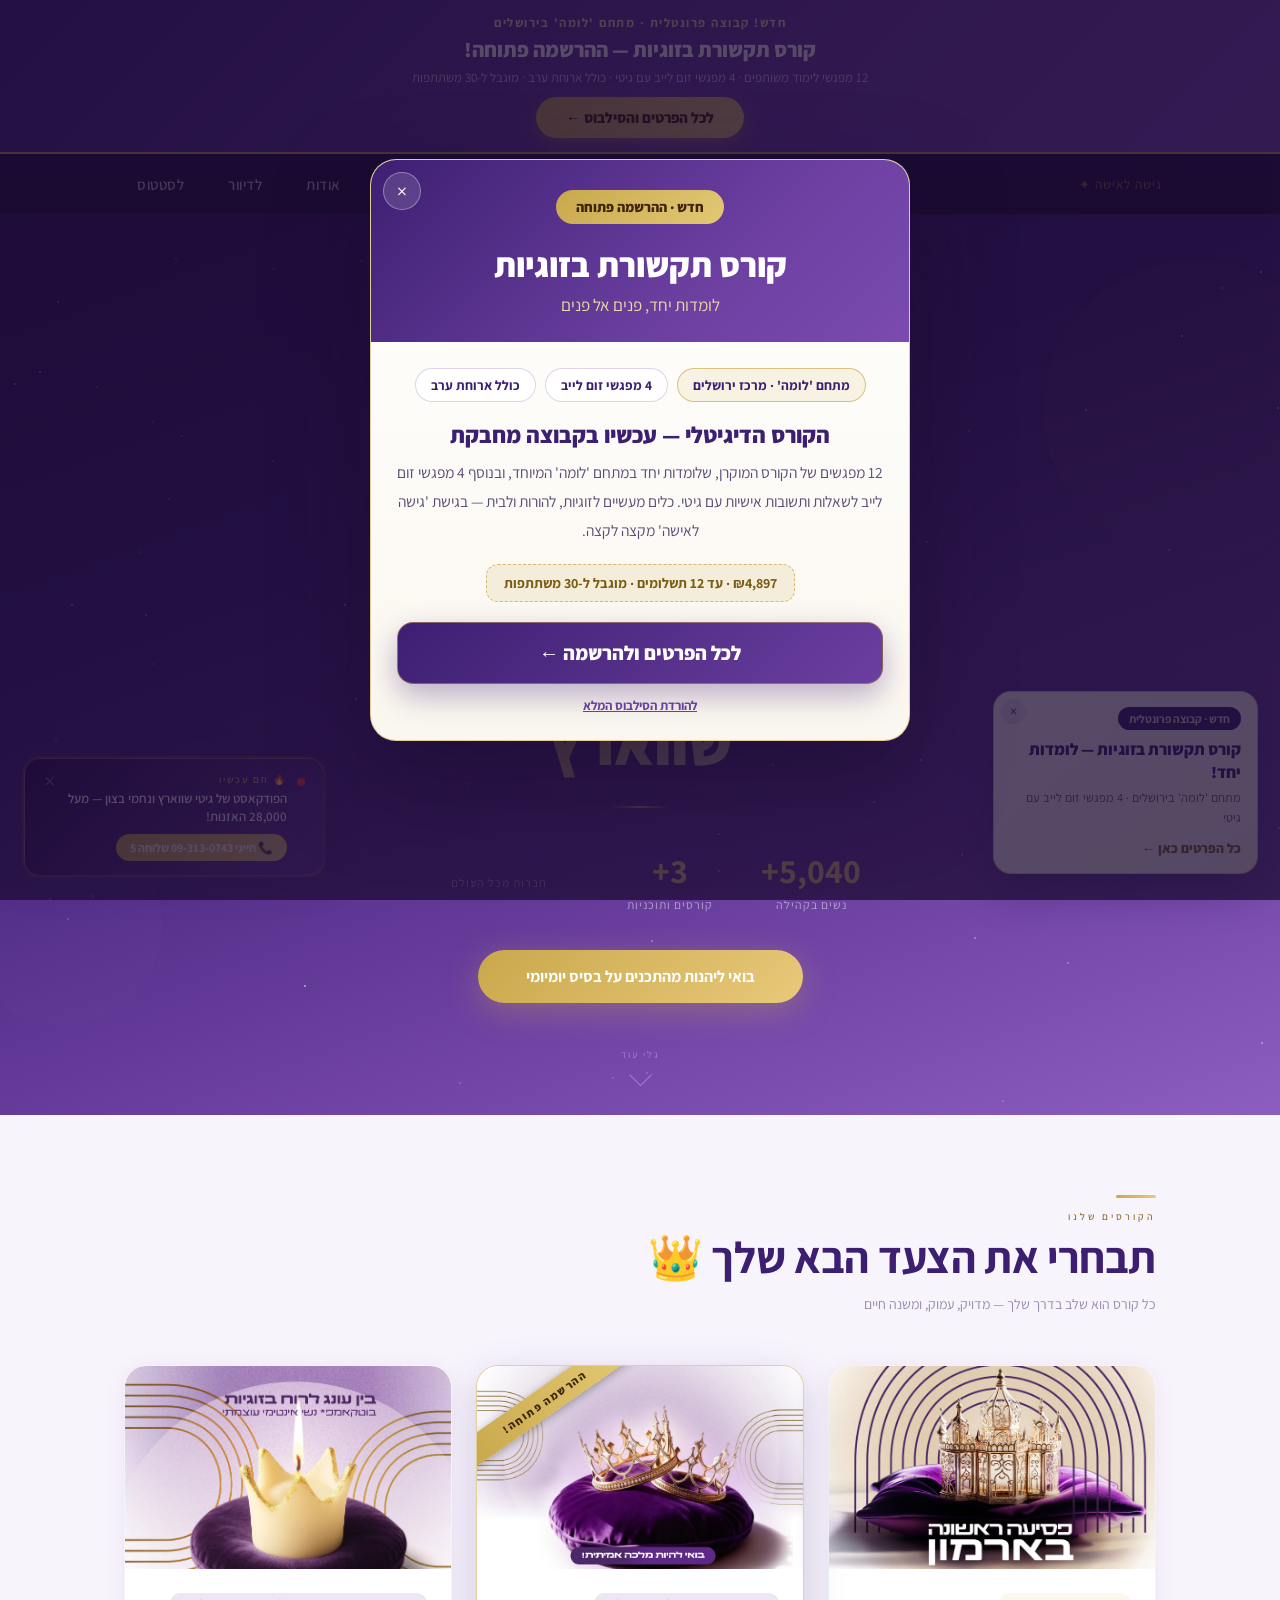
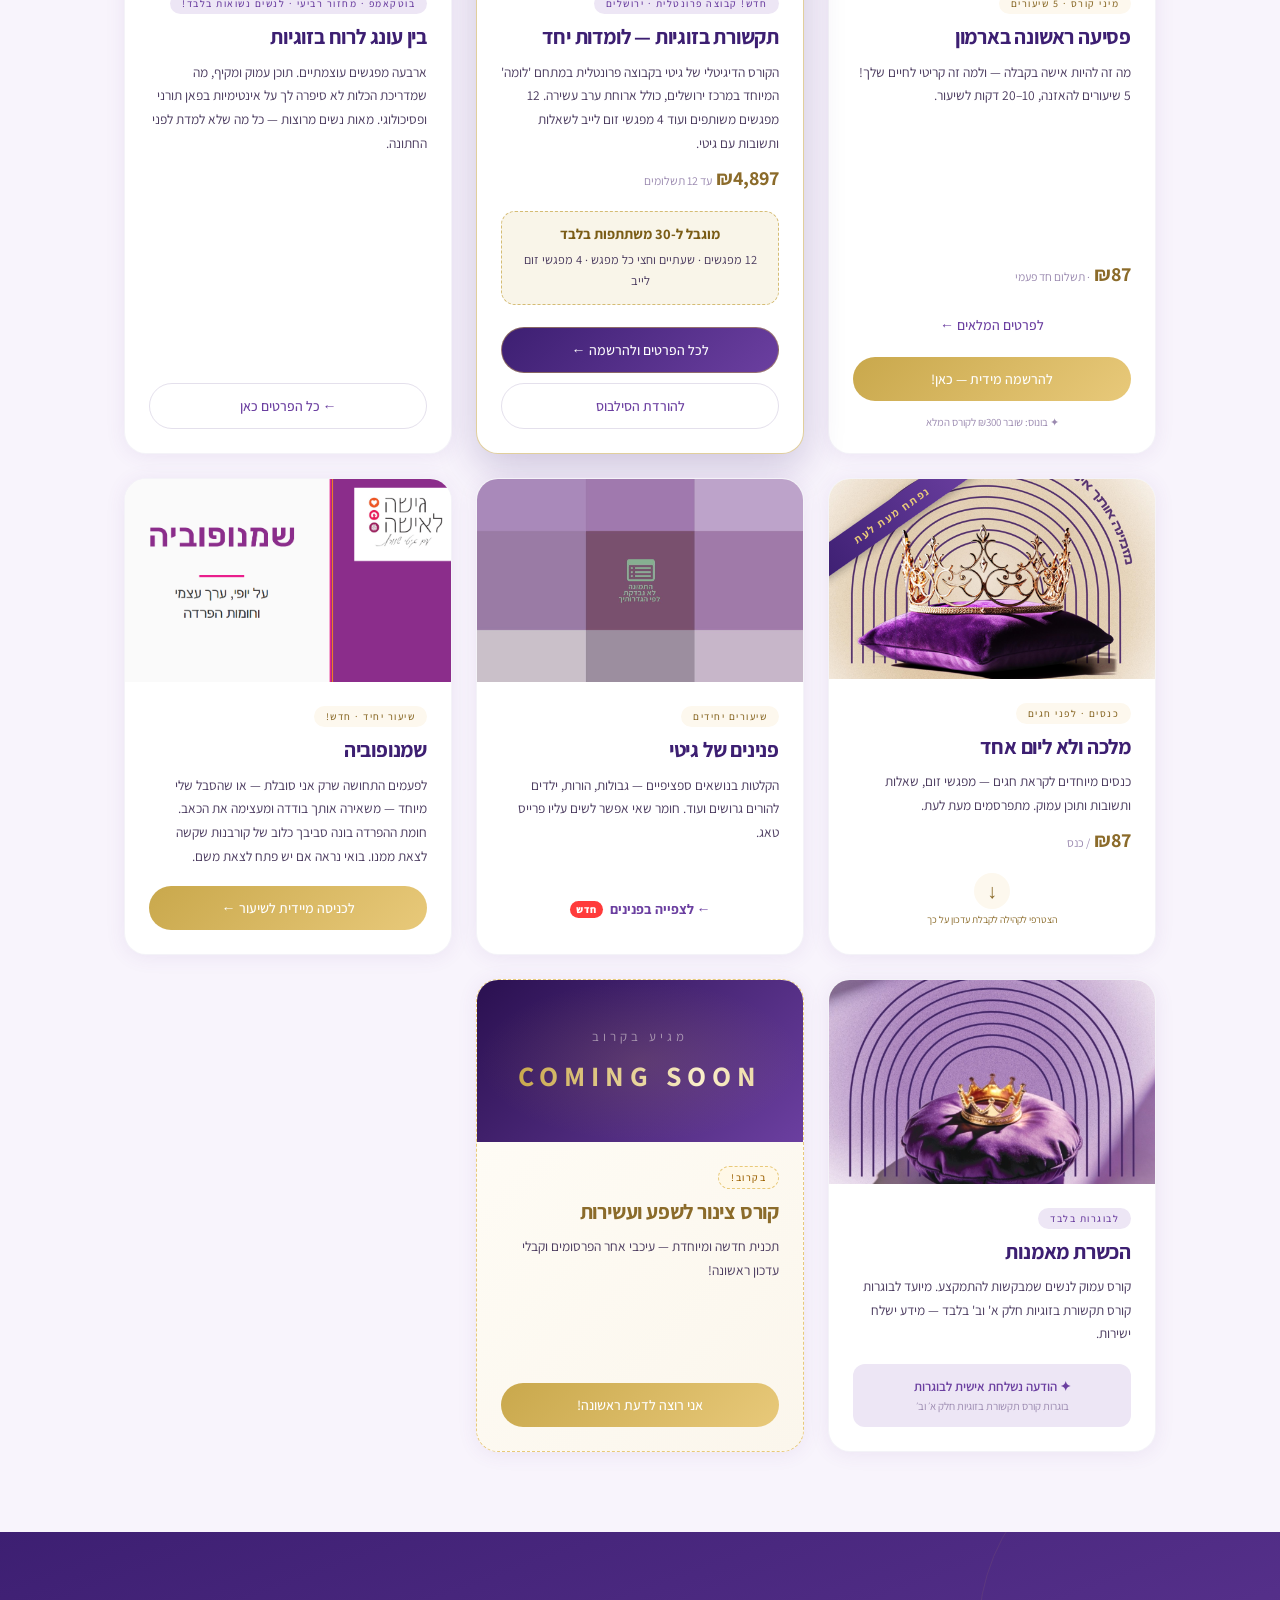
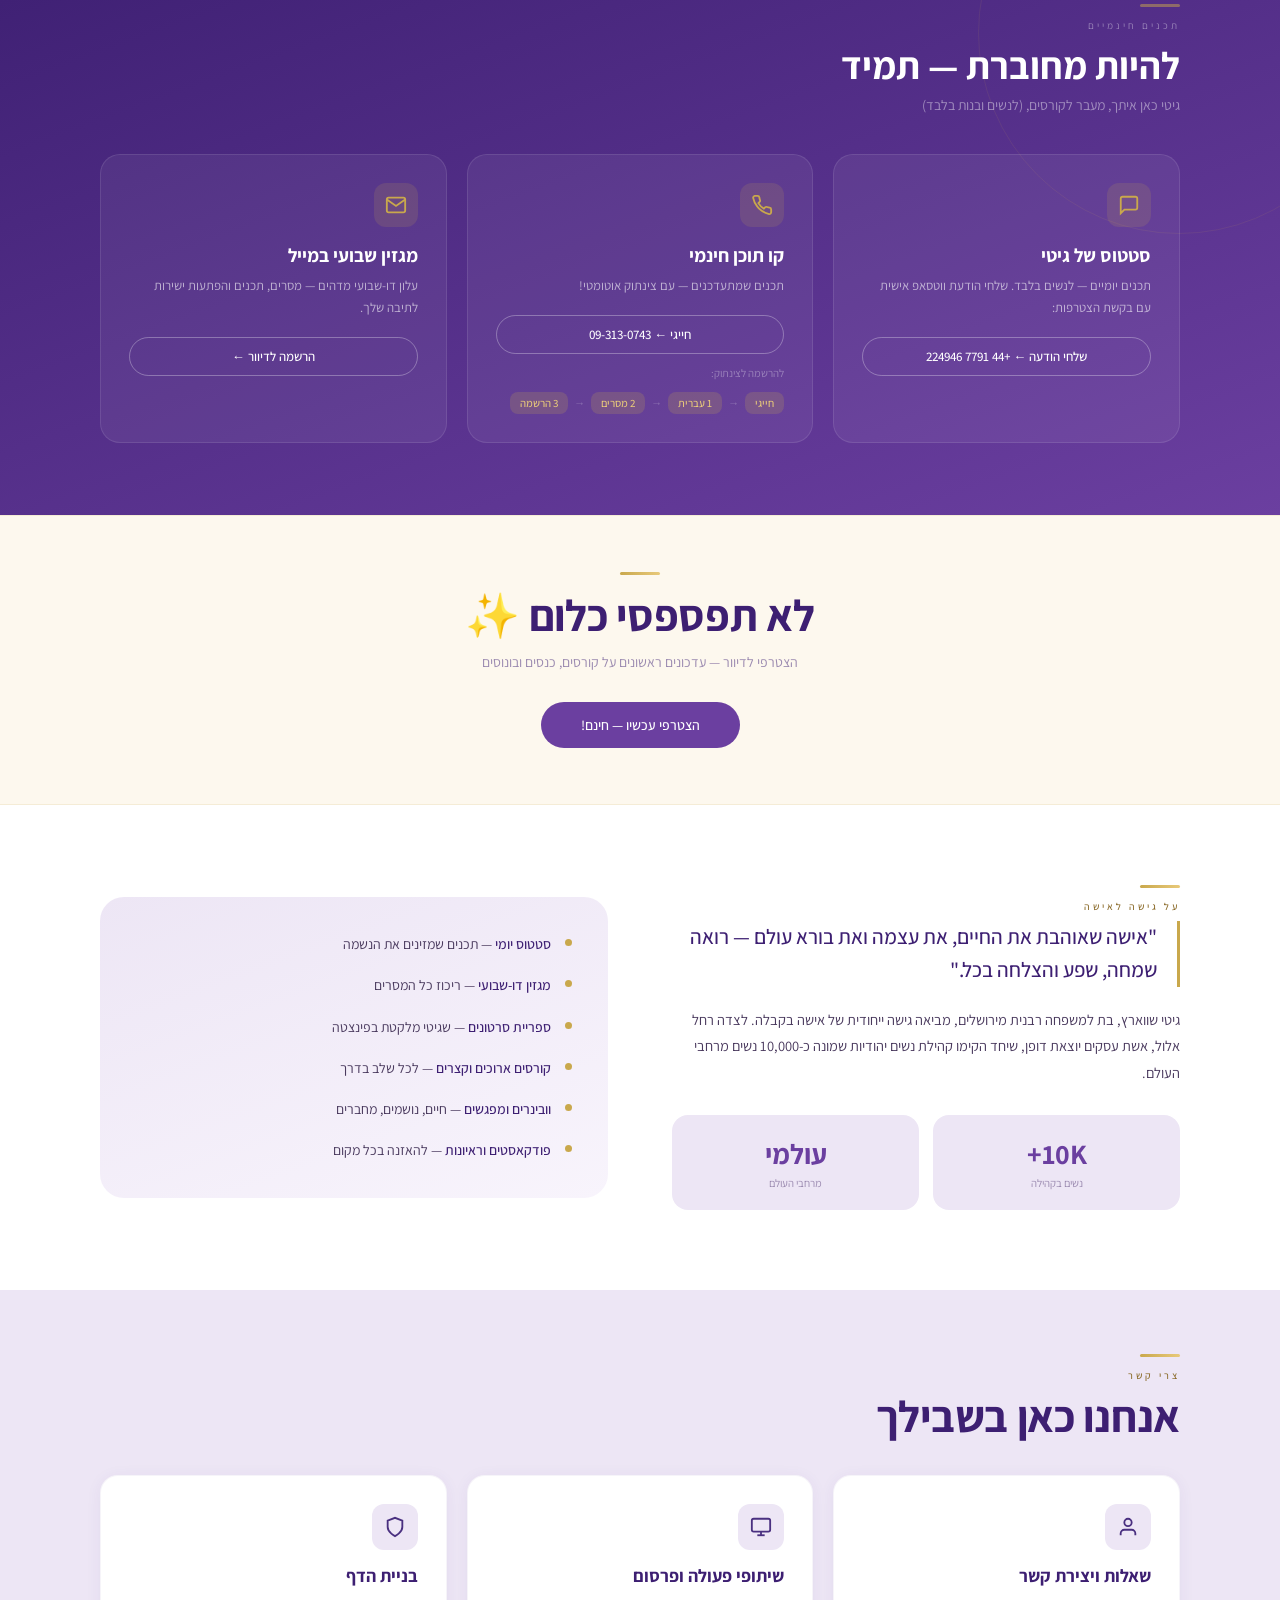
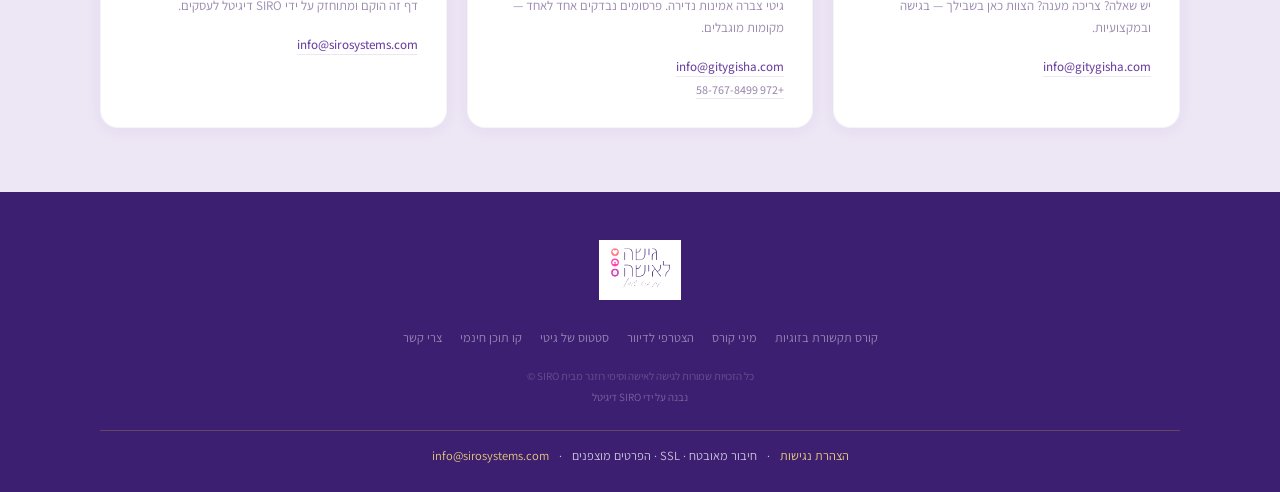
==== commit 50b1c044: "Remove אהבת תורה phone-line popup Co-Authored-By: Claude Opus 5.5 <noreply@anthropic.com> Claude-Ses" ====
--- a/index.html
+++ b/index.html
@@ -784,22 +784,6 @@
 
 <!-- FLOATING BUTTONS (stacked) -->
 <div style="position:fixed;bottom:24px;left:24px;z-index:9998;display:flex;flex-direction:column;gap:12px;max-width:300px">
-
-  <!-- NEW LESSON — prominent -->
-  <div id="new-lesson-float" style="animation:hotPulse 2.5s ease-in-out infinite">
-    <div style="background:linear-gradient(135deg,#C9A84C,#F0D58A);border:1px solid rgba(255,255,255,0.6);border-radius:16px;padding:15px 18px;box-shadow:0 12px 40px rgba(201,168,76,0.55),0 0 0 3px rgba(201,168,76,0.3);cursor:pointer" onclick="this.parentElement.style.display='none'">
-      <div style="display:flex;align-items:flex-start;gap:10px">
-        <div style="width:9px;height:9px;border-radius:50%;background:#ff3b3b;flex-shrink:0;margin-top:5px;animation:redPulse 1s infinite"></div>
-        <div>
-          <div style="font-size:11px;letter-spacing:2px;color:#2A1050;text-transform:uppercase;margin-bottom:4px;font-weight:800;font-family:'Assistant',sans-serif">✨ שיעור חדש</div>
-          <div style="font-size:15px;font-weight:800;color:#2A1050;line-height:1.35;font-family:'Assistant',sans-serif">על אהבת תורה — 3 חלקים!</div>
-          <div style="font-size:12px;font-weight:600;color:#3a1d63;line-height:1.55;margin-top:5px;font-family:'Assistant',sans-serif">עלה לקו! חייגי ובחרי:<br>1 עברית ← 2 שיעורים קצרים ← 1 להאזנה</div>
-          <a href="tel:093130743" style="display:inline-block;margin-top:9px;background:linear-gradient(135deg,#2A1050,#6B3FA0);color:white;border-radius:50px;padding:7px 16px;font-size:12.5px;font-weight:700;text-decoration:none;font-family:'Assistant',sans-serif">📞 חייגי 09-313-0743</a>
-        </div>
-        <div style="color:rgba(42,16,80,0.45);font-size:16px;flex-shrink:0;margin-top:-2px">✕</div>
-      </div>
-    </div>
-  </div>
 
   <!-- FLOATING HOT UPDATE -->
   <div id="hot-update" style="animation:hotPulse 2.5s ease-in-out infinite">
@@ -978,7 +962,7 @@
       <button type="button" class="x" aria-label="סגירת החלון" onclick="bcClose()">&times;</button>
       <span class="bdg">חדש · ההרשמה פתוחה</span>
       <h2 id="bc-h">קורס תקשורת בזוגיות</h2>
-      <p class="sub">עם גיטי שווארץ · לומדות יחד, פנים אל פנים</p>
+      <p class="sub">לומדות יחד, פנים אל פנים</p>
     </div>
     <div class="body">
       <div class="chips">
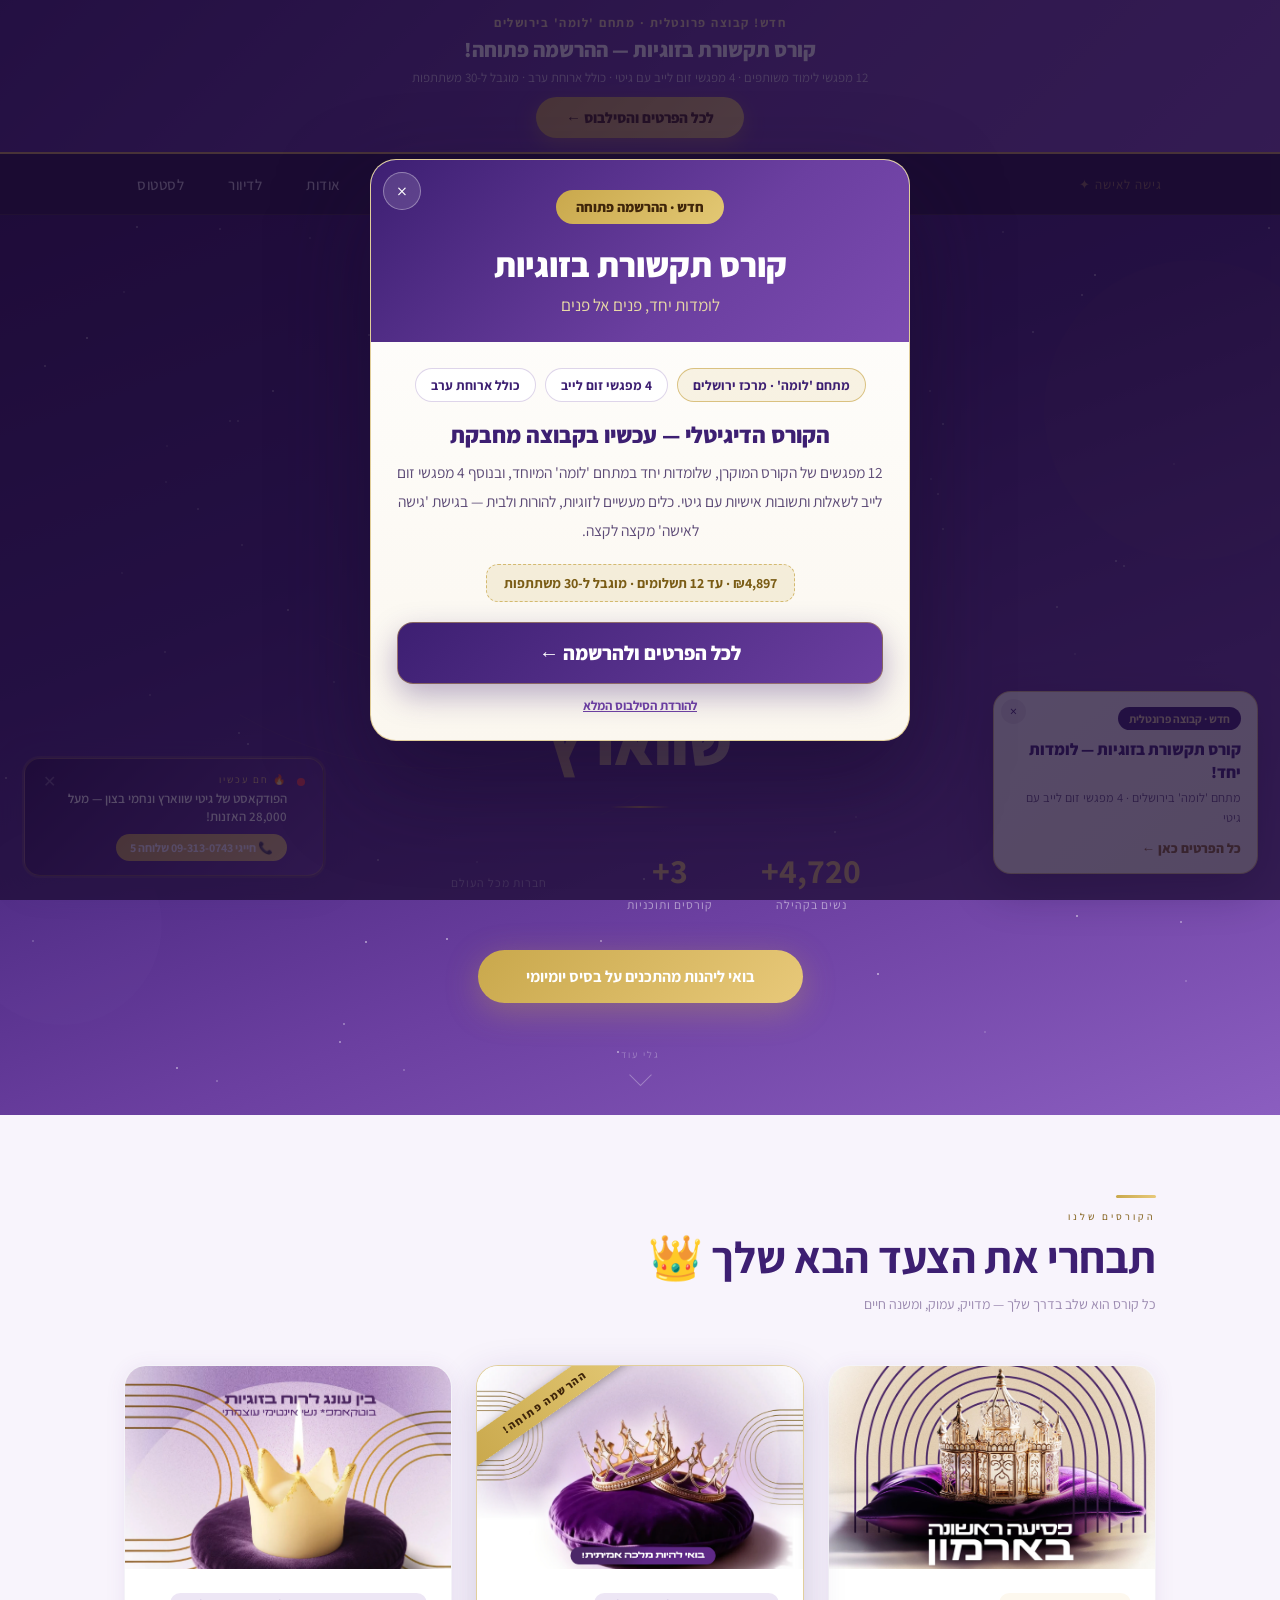
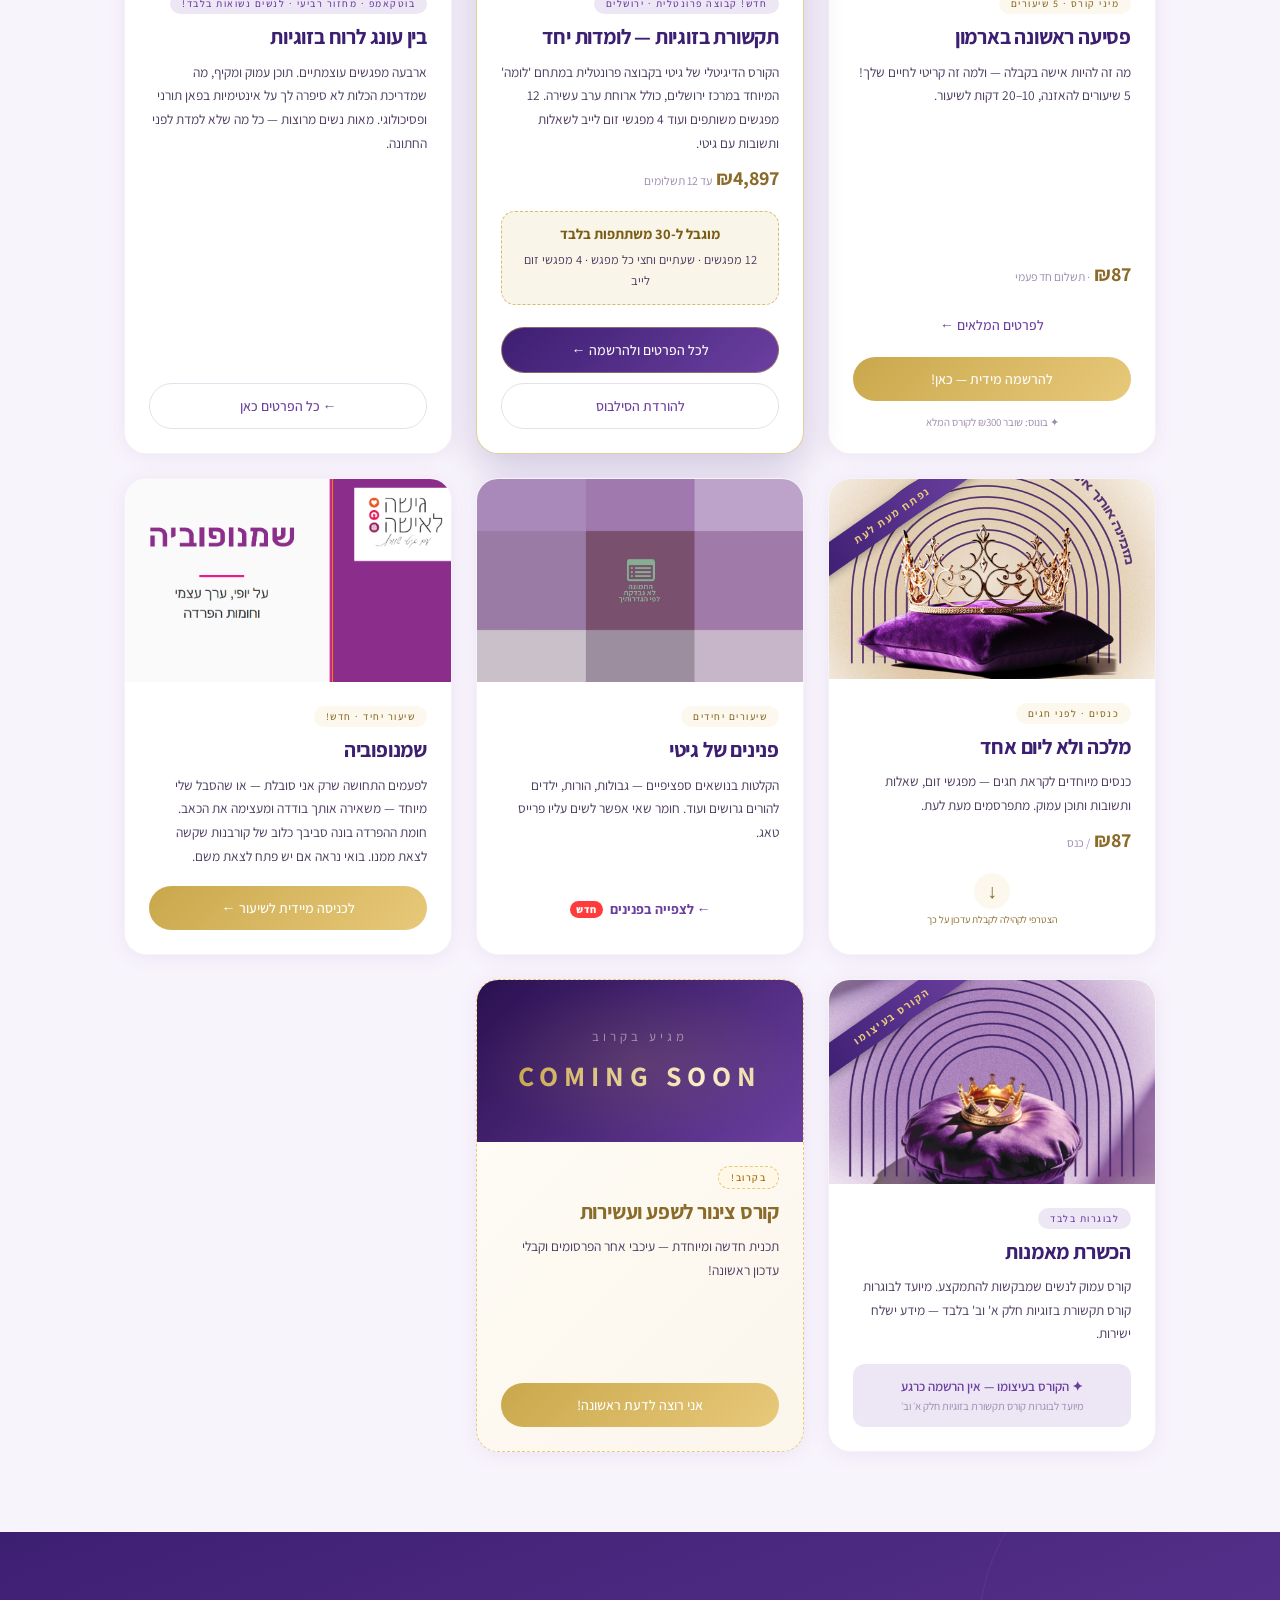
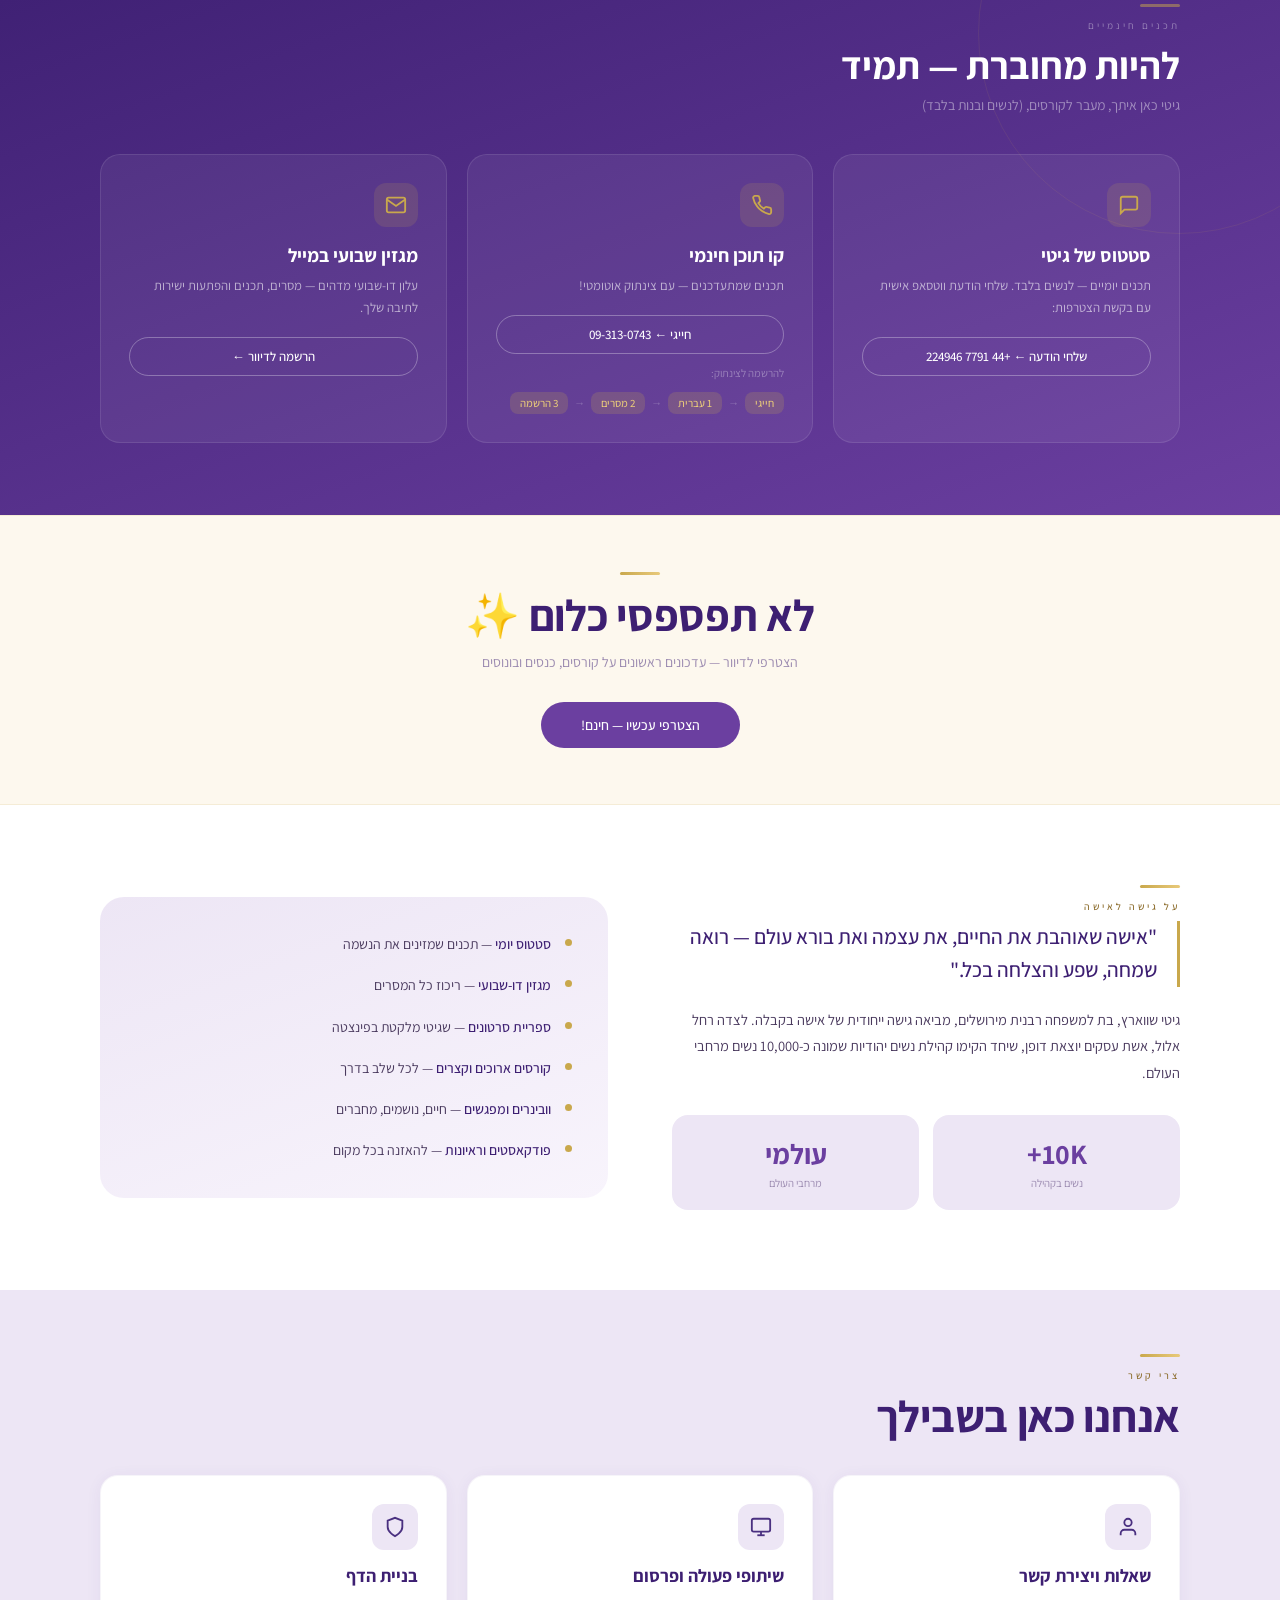
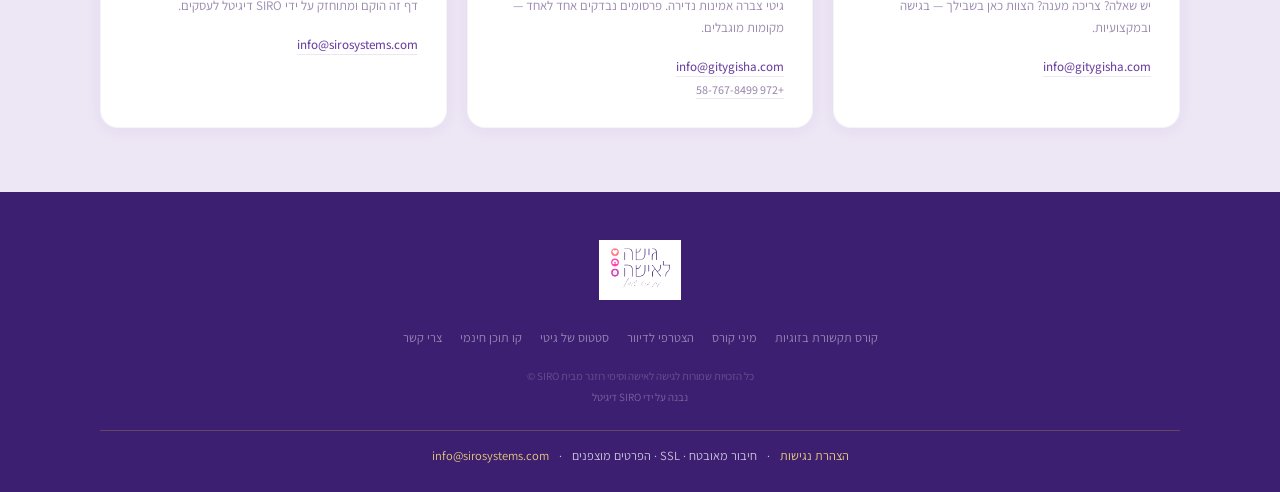
==== commit d2d14e04: "Coaching course: in-progress ribbon, registration closed Co-Authored-By: Claude Opus 5.5 <noreply@an" ====
--- a/index.html
+++ b/index.html
@@ -510,15 +510,16 @@
       </div>
     </div>
 
-    <div class="course-card" style="animation-delay:0.6s">
+    <div class="course-card" style="animation-delay:0.6s;position:relative;overflow:hidden">
+      <div style="position:absolute;top:22px;left:-30px;z-index:10;background:linear-gradient(90deg,#3D1F72,#6B3FA0);color:#E8C97A;font-size:11px;font-weight:700;letter-spacing:2px;padding:7px 48px;transform:rotate(-35deg);white-space:nowrap;box-shadow:0 2px 8px rgba(0,0,0,0.3)">הקורס בעיצומו</div>
       <img class="course-img" src="pictures/maamanot.jpeg" alt="הכשרת מאמנות" style="object-fit:cover;object-position:center top">
       <div class="course-body">
         <span class="badge badge-purple">לבוגרות בלבד</span>
         <h3 class="course-title">הכשרת מאמנות</h3>
         <p class="course-desc">קורס עמוק לנשים שמבקשות להתמקצע. מיועד לבוגרות קורס תקשורת בזוגיות חלק א' וב' בלבד — מידע ישלח ישירות.</p>
         <div style="background:var(--purple-pale);border-radius:12px;padding:14px;text-align:center;margin-top:8px">
-          <div style="font-size:13px;color:var(--purple);font-weight:600">✦ הודעה נשלחת אישית לבוגרות</div>
-          <div style="font-size:11px;color:var(--text-light);margin-top:4px">בוגרות קורס תקשורת בזוגיות חלק א׳ וב׳</div>
+          <div style="font-size:13px;color:var(--purple);font-weight:600">✦ הקורס בעיצומו — אין הרשמה כרגע</div>
+          <div style="font-size:11px;color:var(--text-light);margin-top:4px">מיועד לבוגרות קורס תקשורת בזוגיות חלק א׳ וב׳</div>
         </div>
       </div>
     </div>
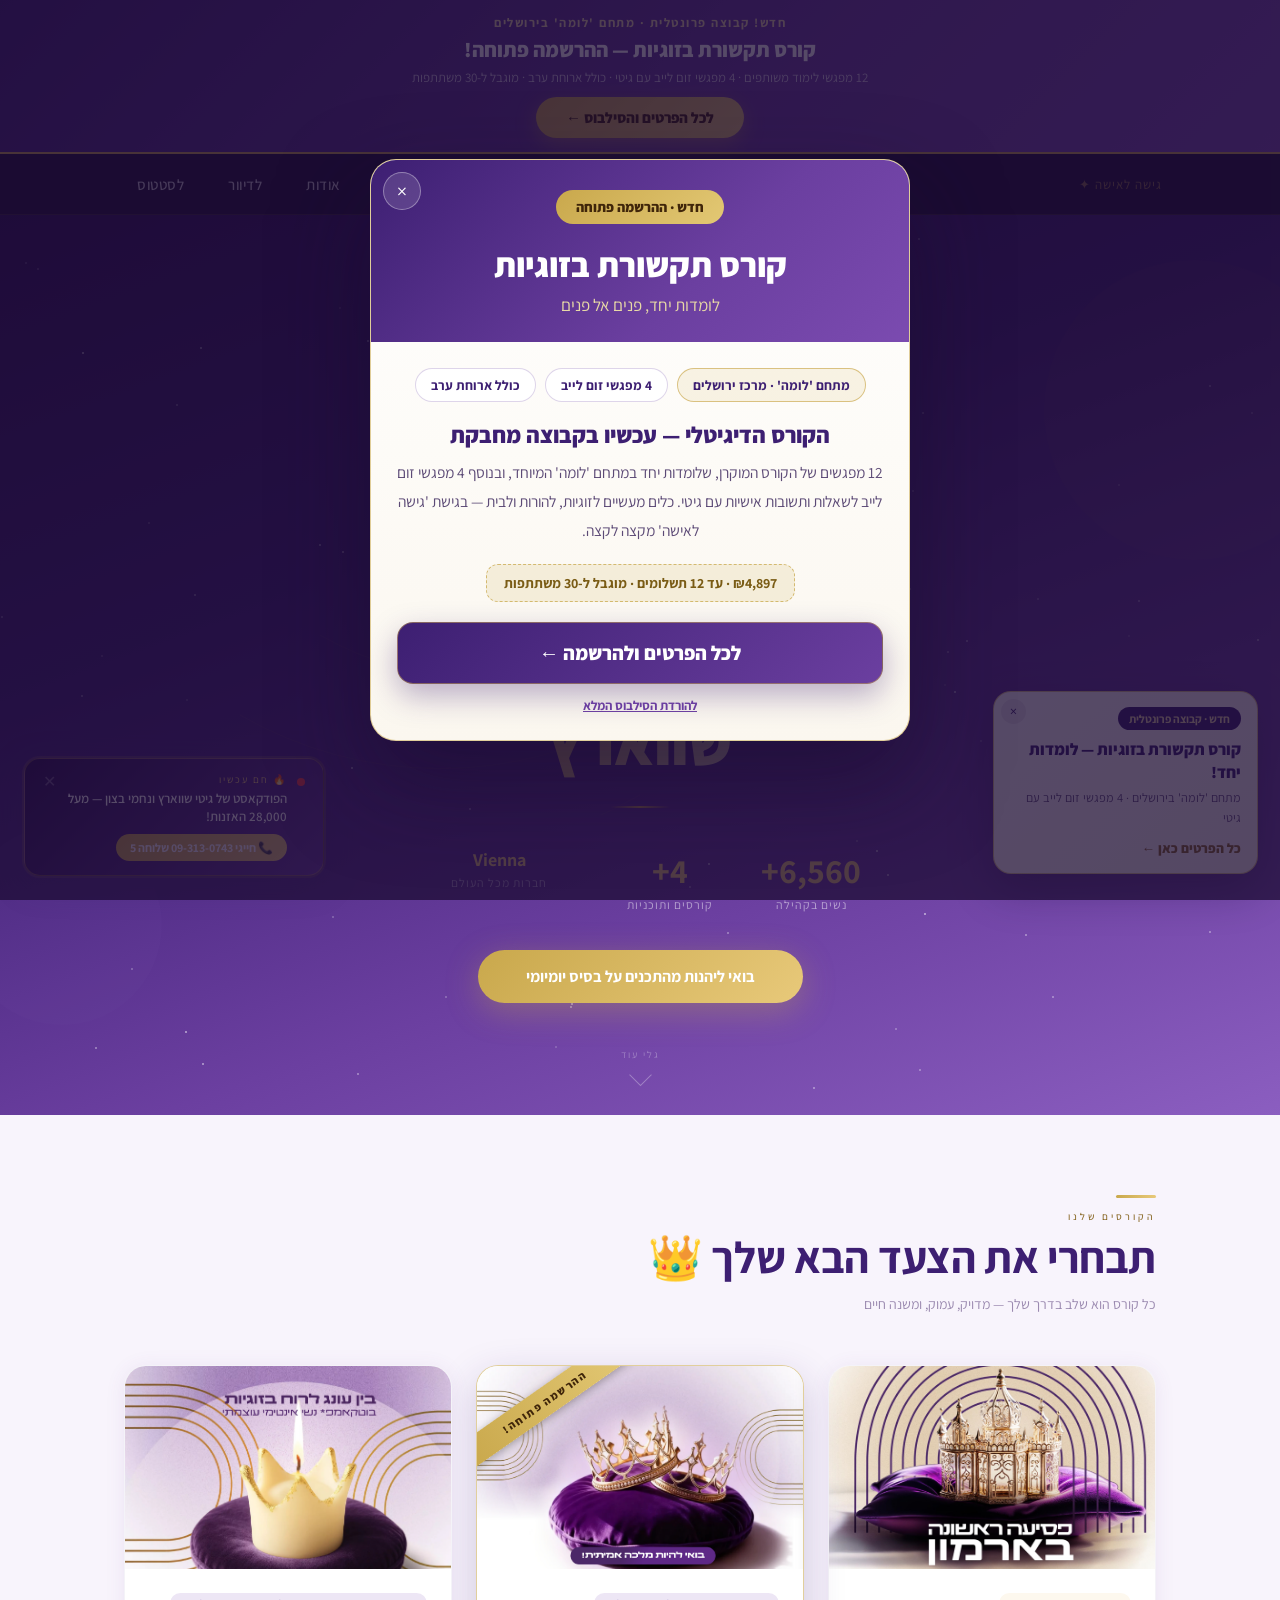
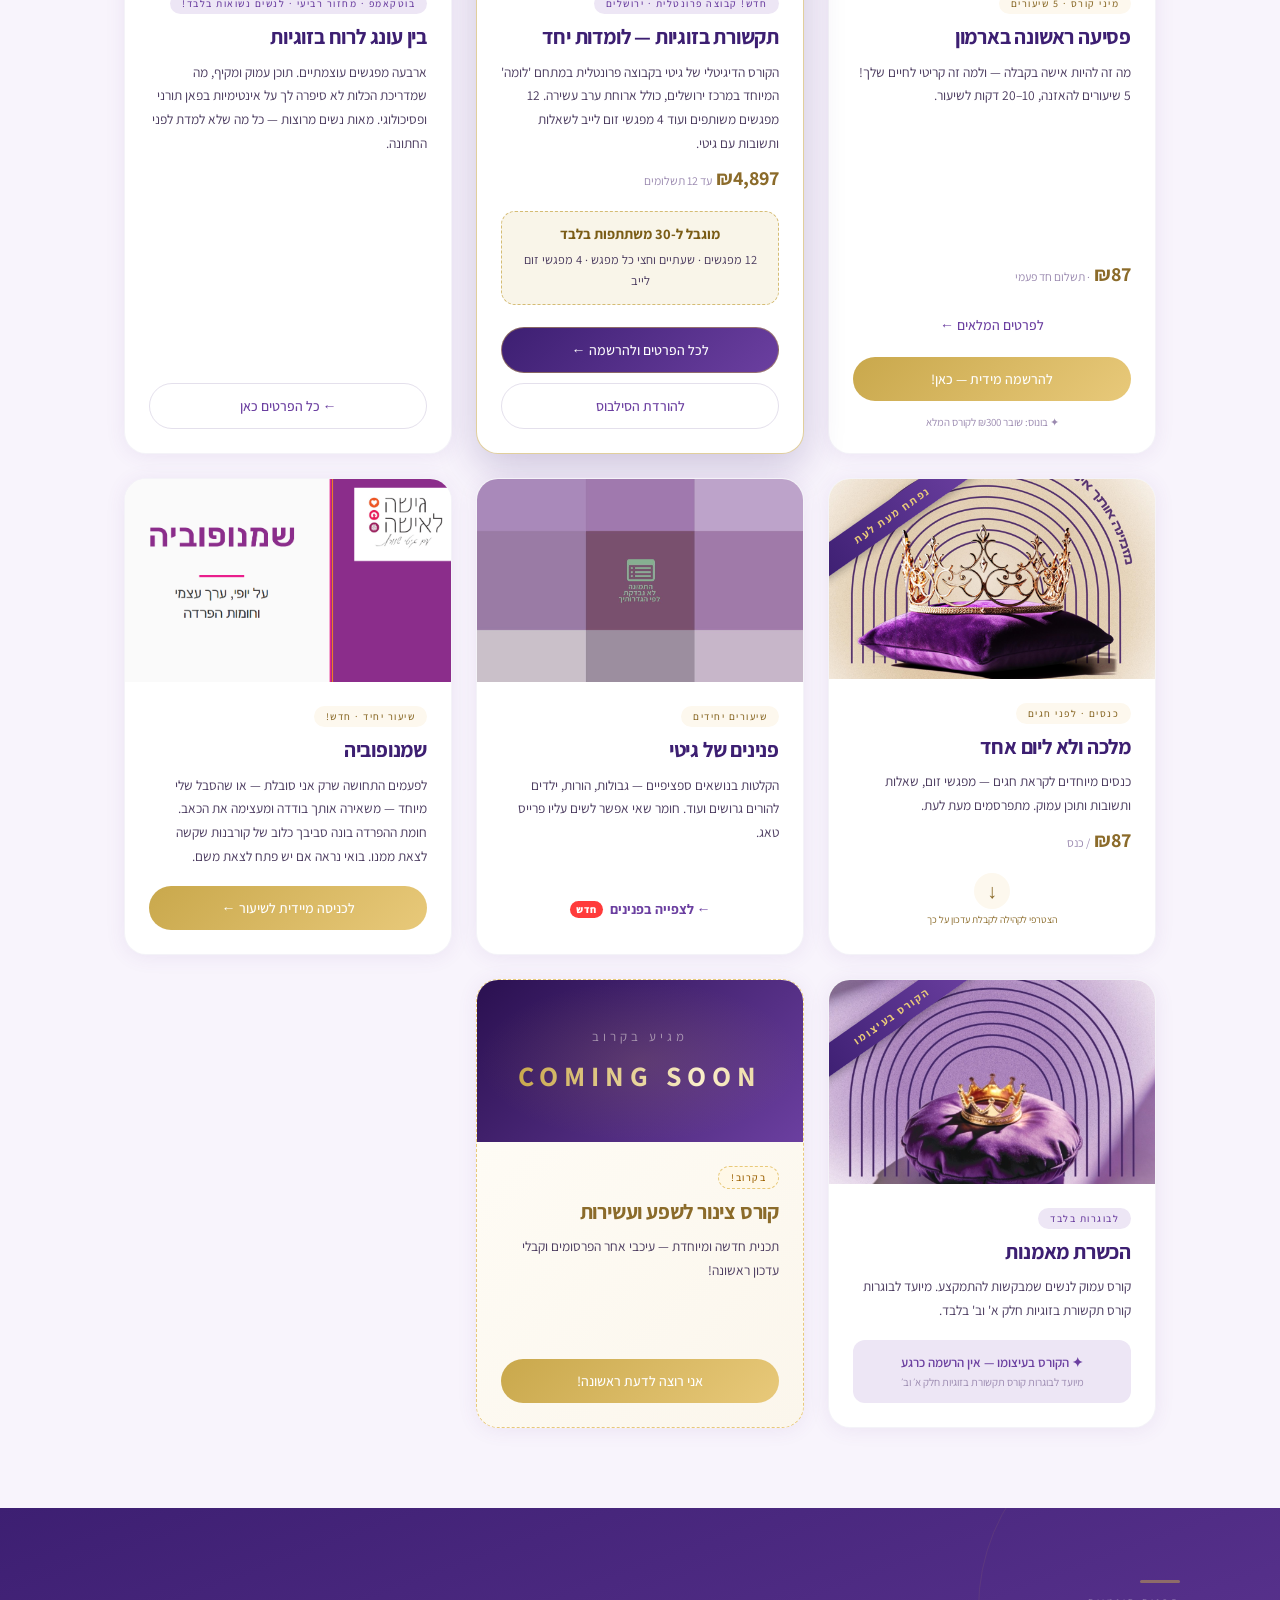
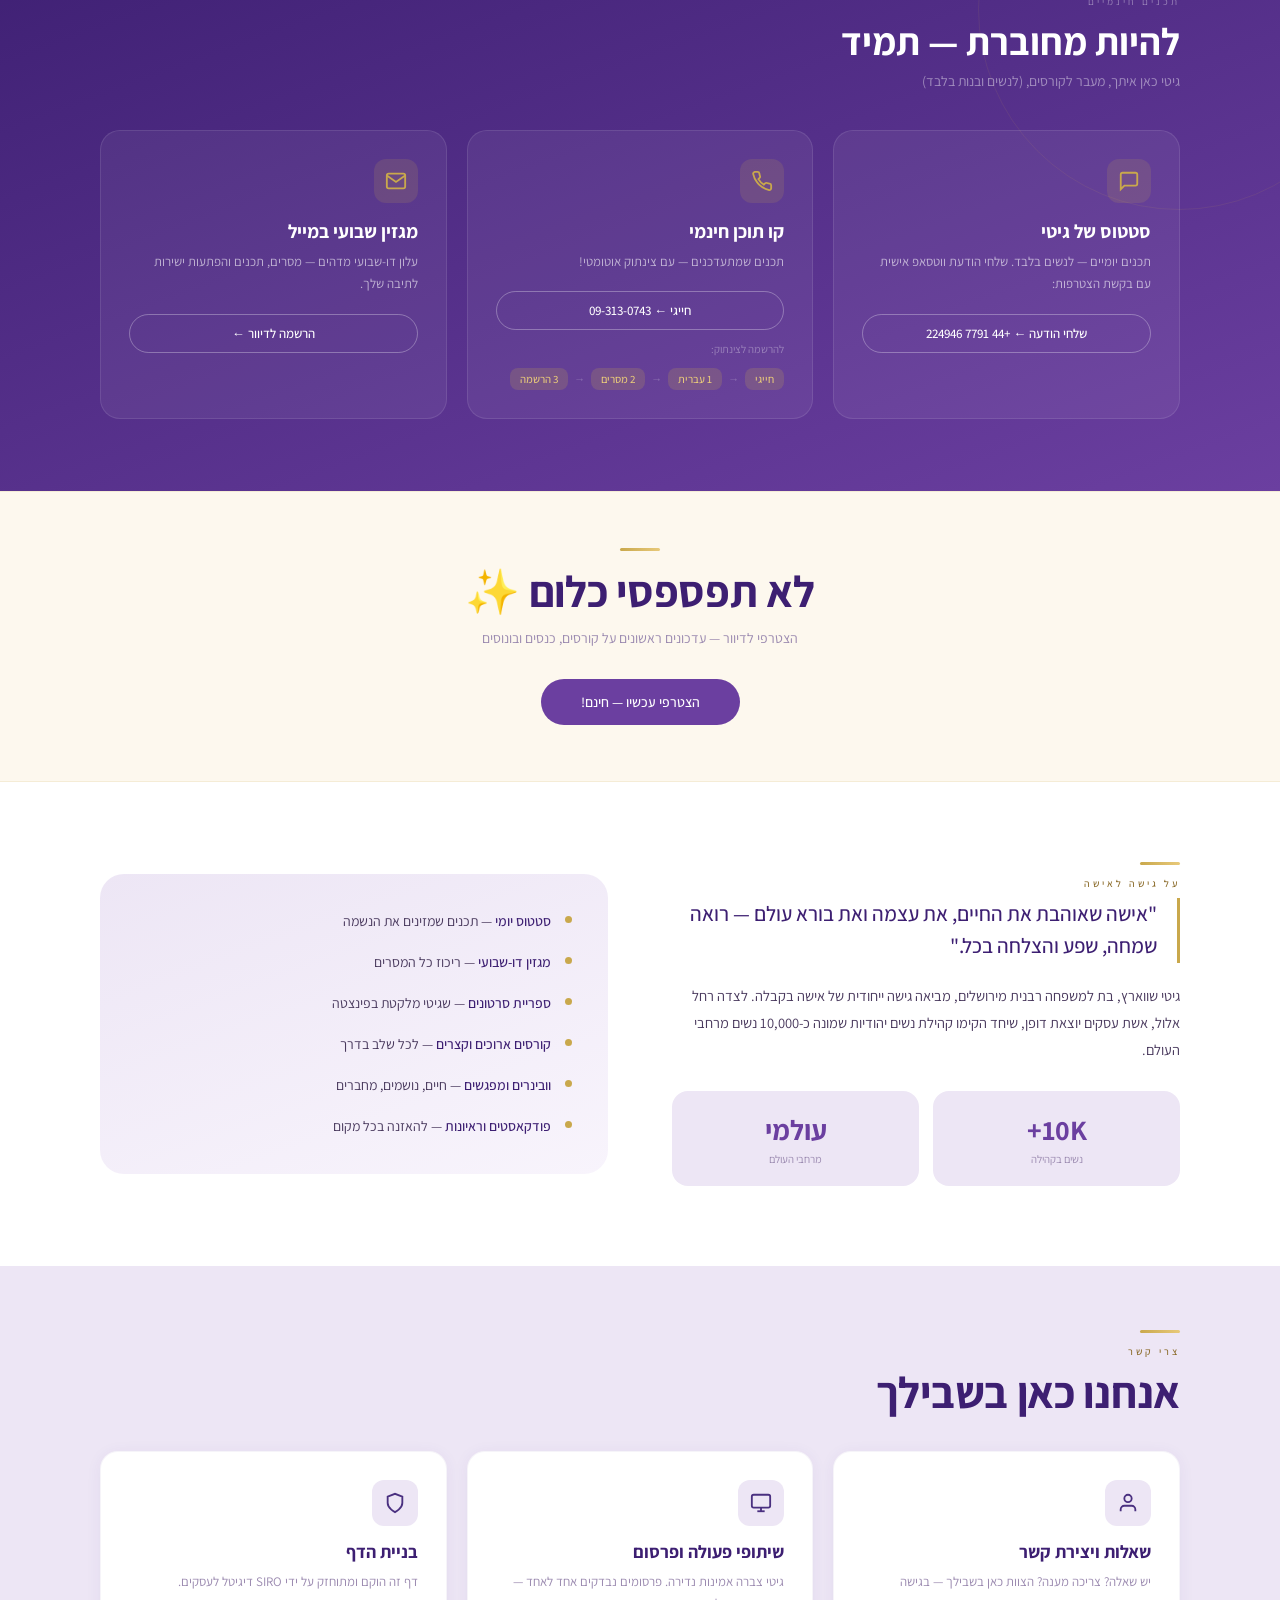
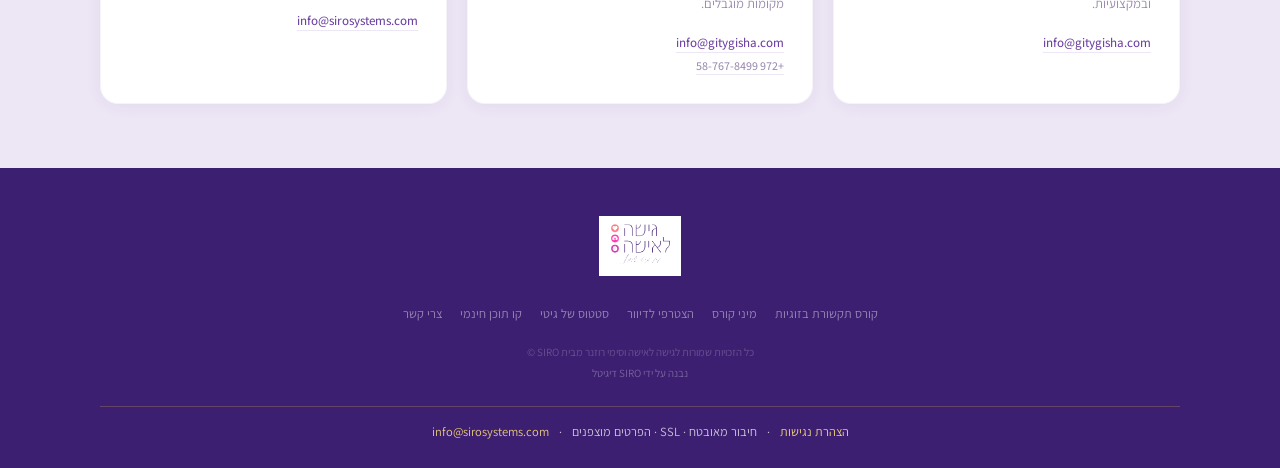
==== commit 45f17fec: "Coaching card: drop 'info sent directly' line Co-Authored-By: Claude Opus 5.5 <noreply@anthropic.com" ====
--- a/index.html
+++ b/index.html
@@ -516,7 +516,7 @@
       <div class="course-body">
         <span class="badge badge-purple">לבוגרות בלבד</span>
         <h3 class="course-title">הכשרת מאמנות</h3>
-        <p class="course-desc">קורס עמוק לנשים שמבקשות להתמקצע. מיועד לבוגרות קורס תקשורת בזוגיות חלק א' וב' בלבד — מידע ישלח ישירות.</p>
+        <p class="course-desc">קורס עמוק לנשים שמבקשות להתמקצע. מיועד לבוגרות קורס תקשורת בזוגיות חלק א' וב' בלבד.</p>
         <div style="background:var(--purple-pale);border-radius:12px;padding:14px;text-align:center;margin-top:8px">
           <div style="font-size:13px;color:var(--purple);font-weight:600">✦ הקורס בעיצומו — אין הרשמה כרגע</div>
           <div style="font-size:11px;color:var(--text-light);margin-top:4px">מיועד לבוגרות קורס תקשורת בזוגיות חלק א׳ וב׳</div>
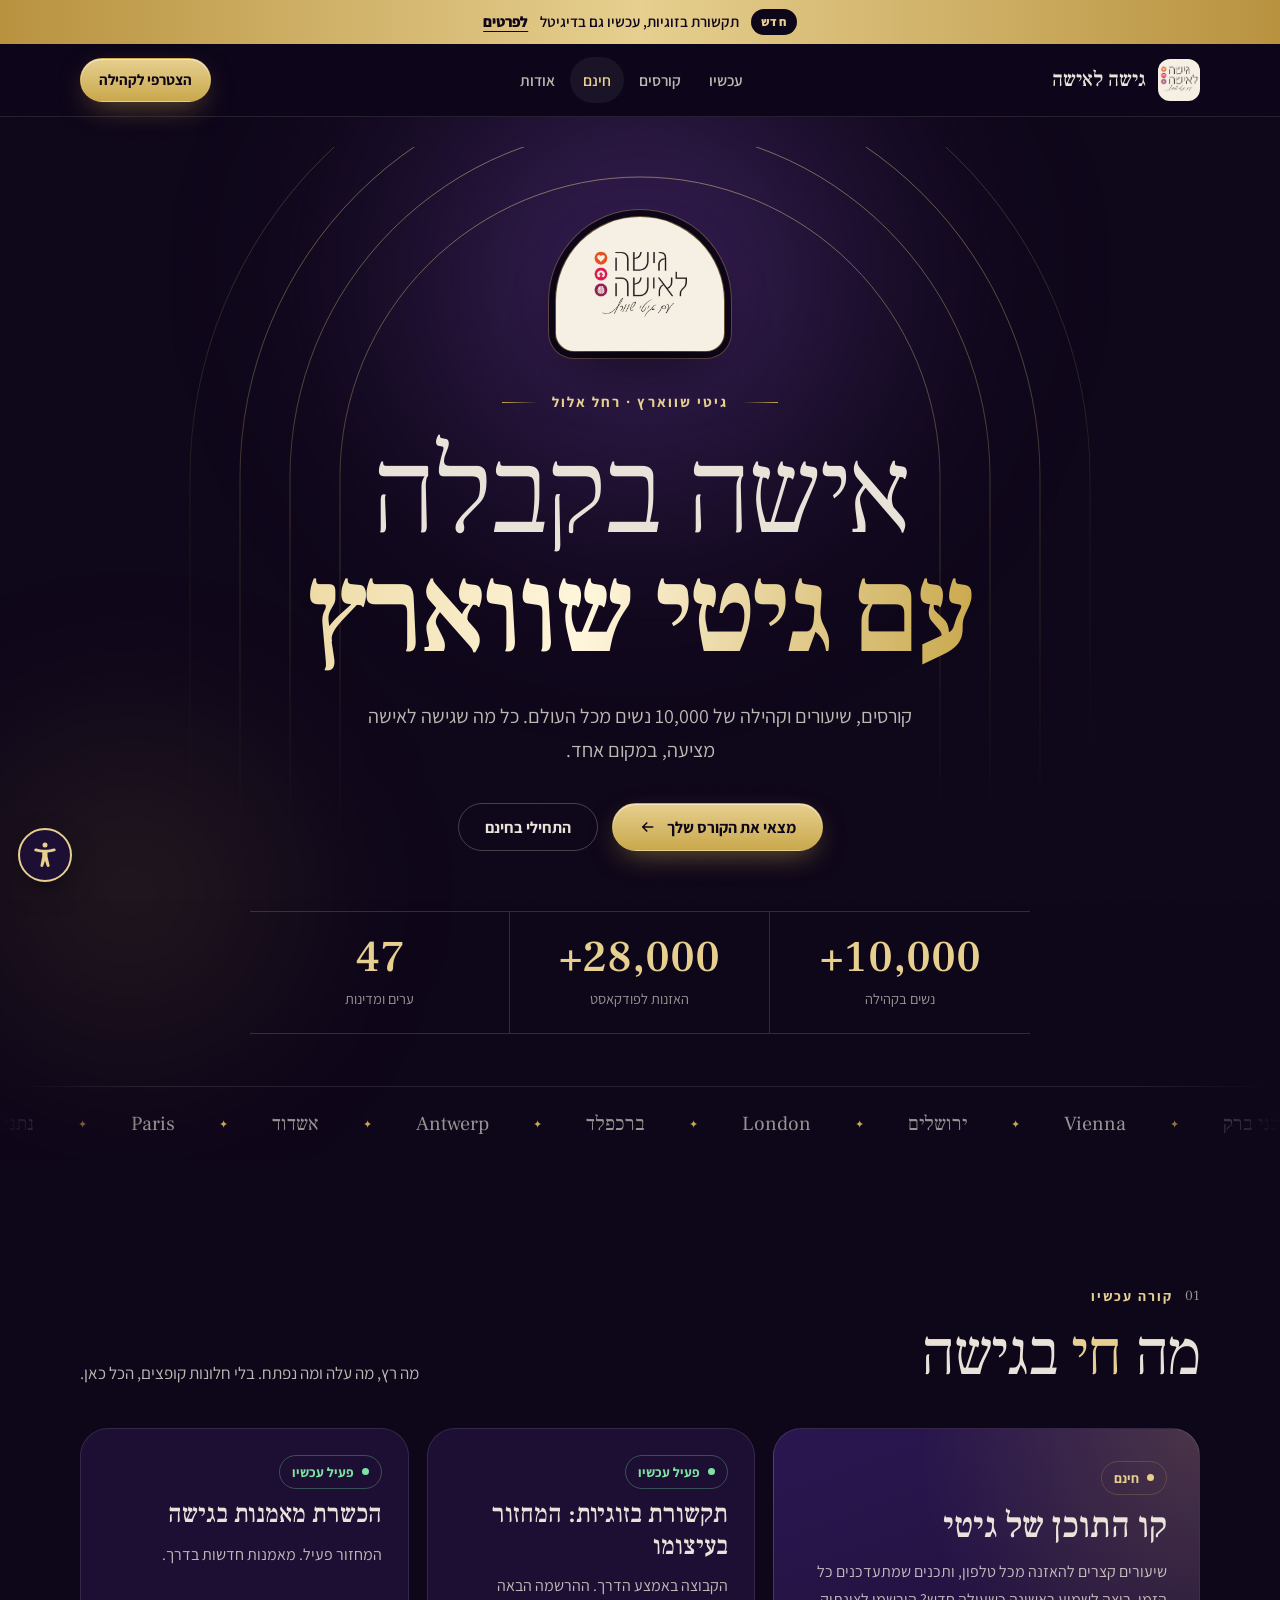
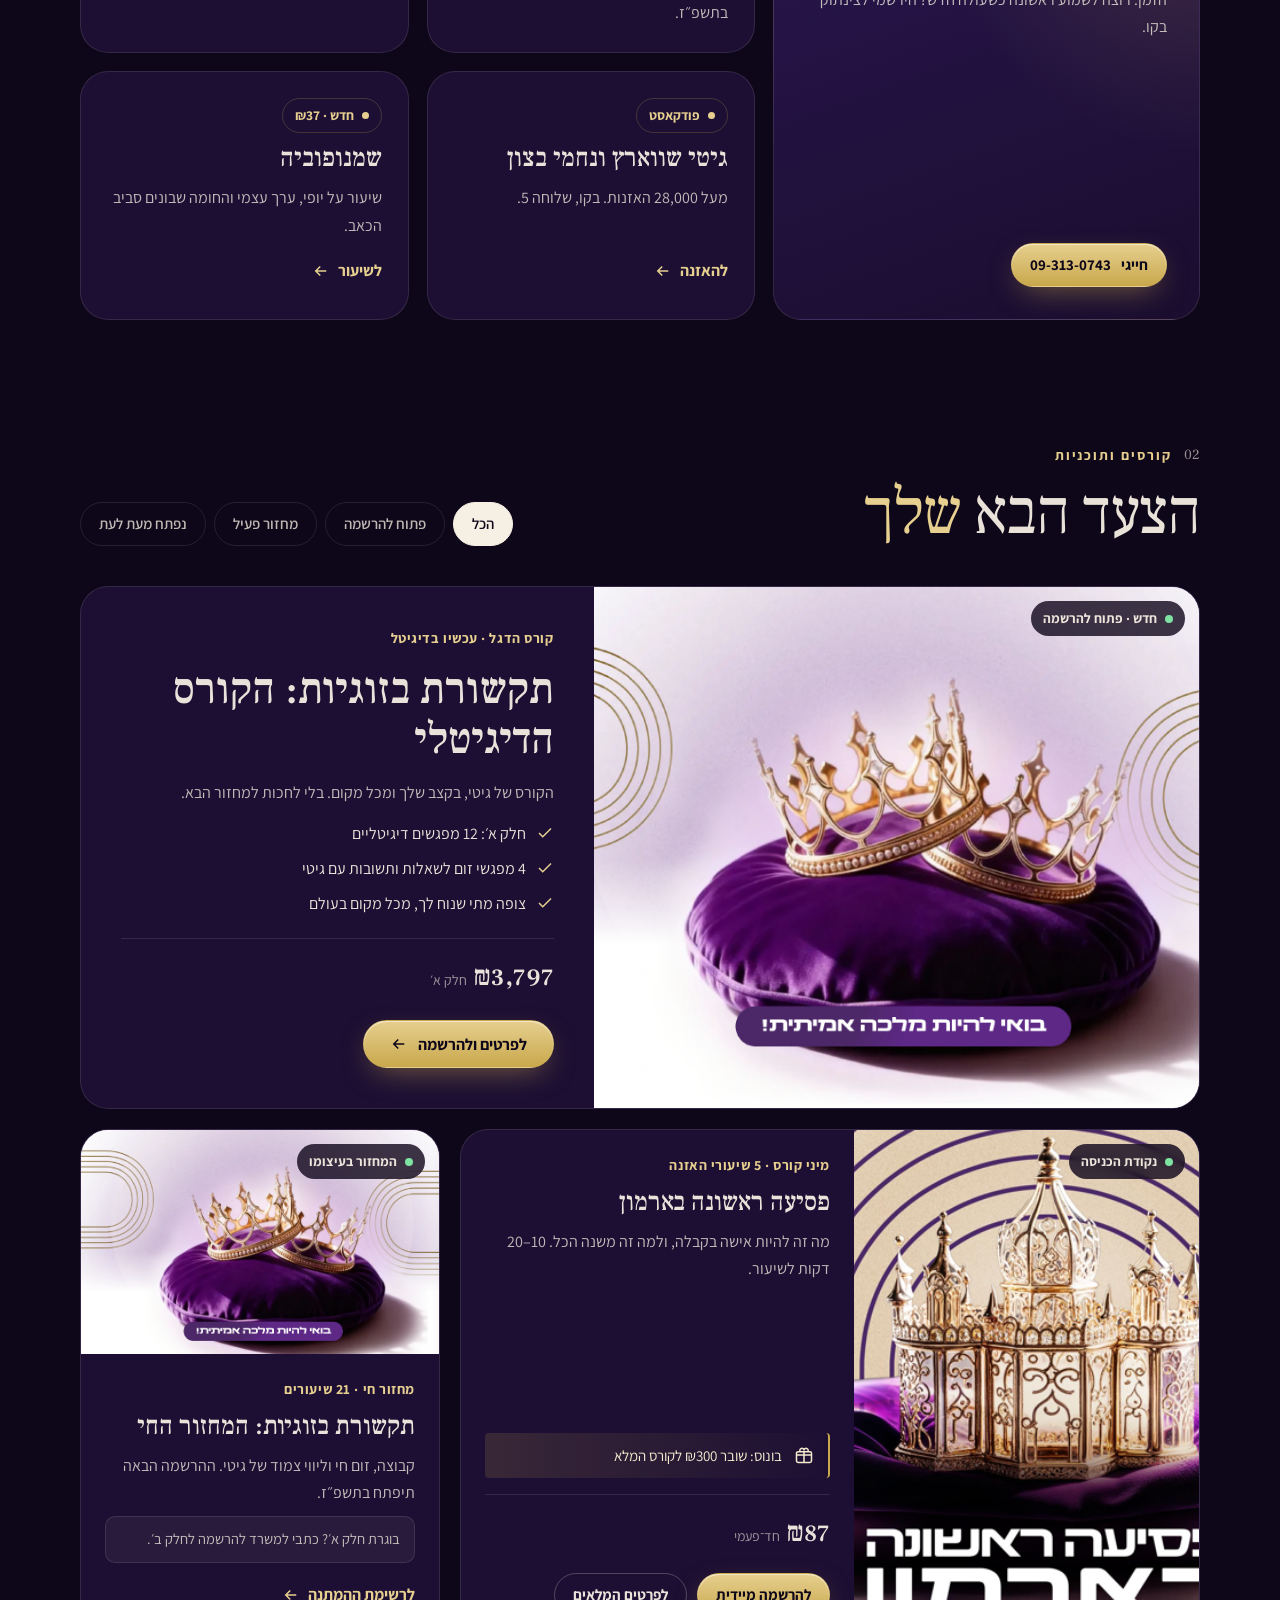
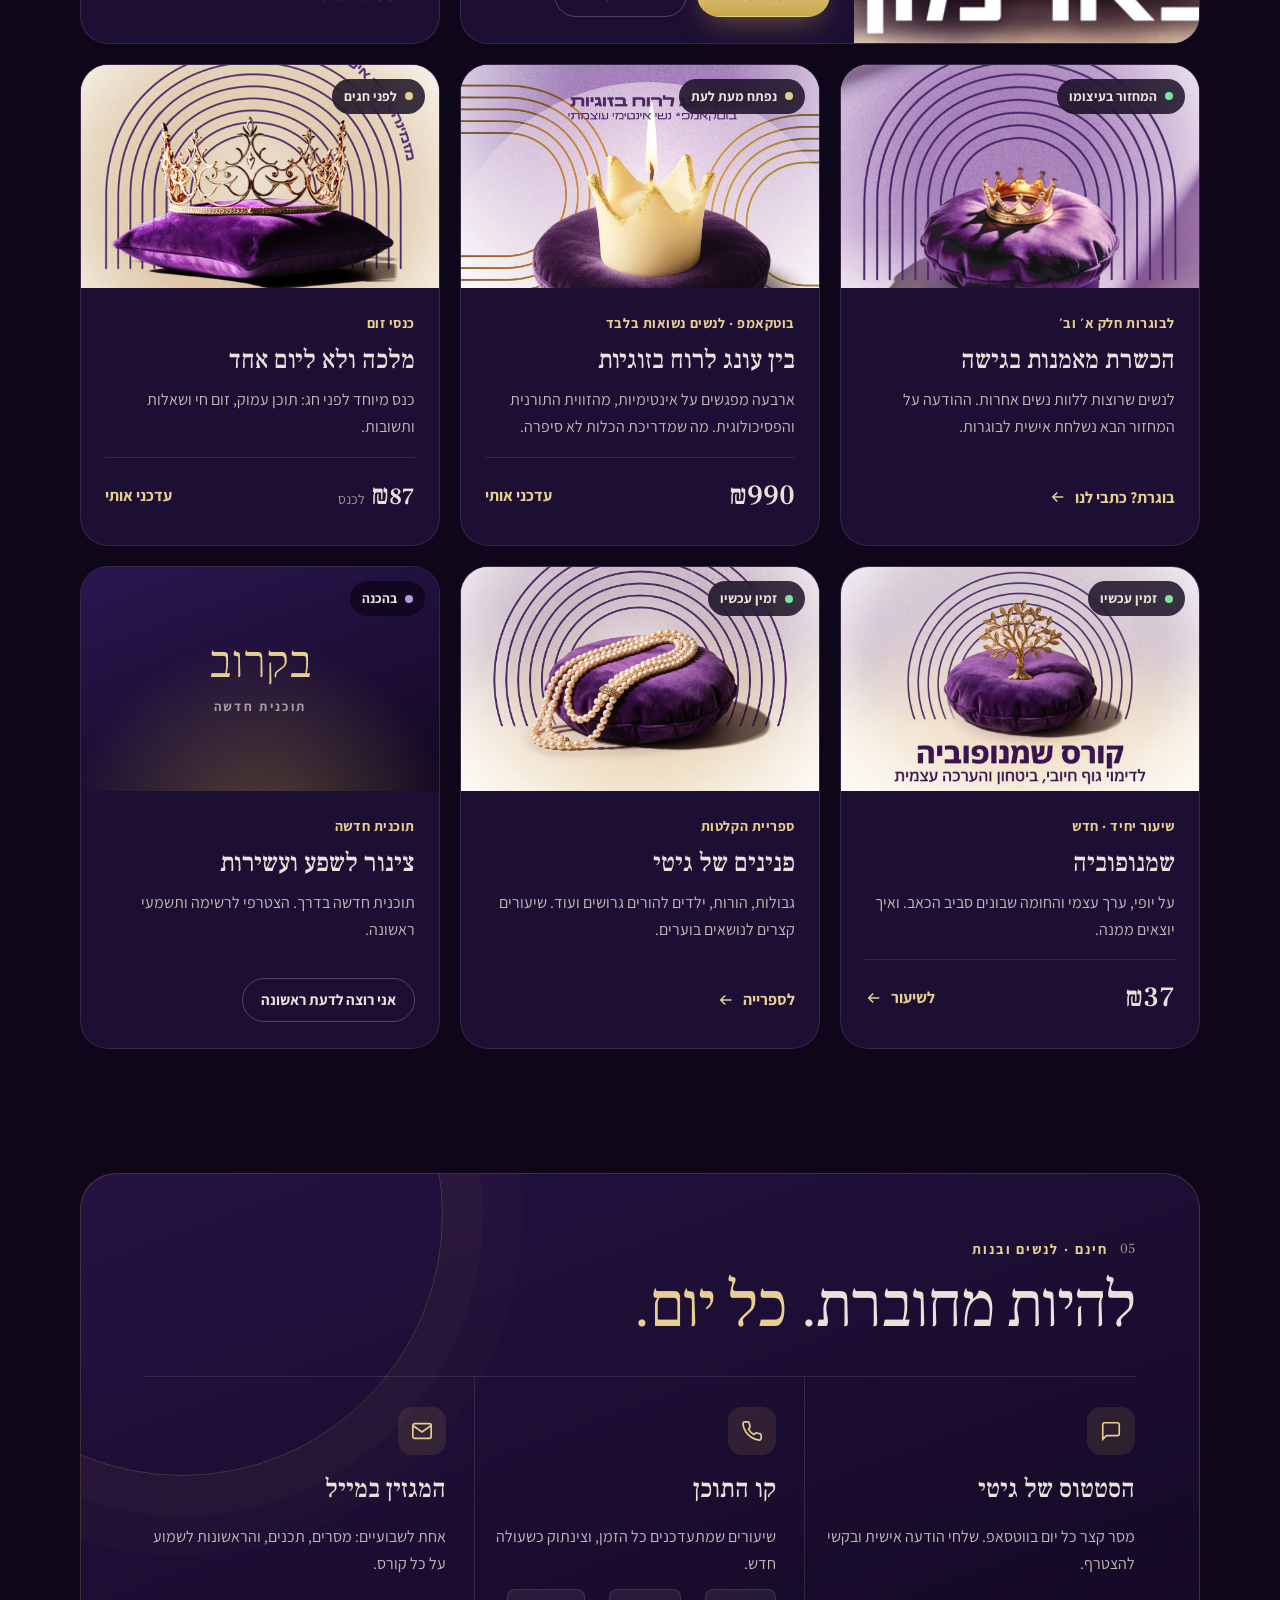
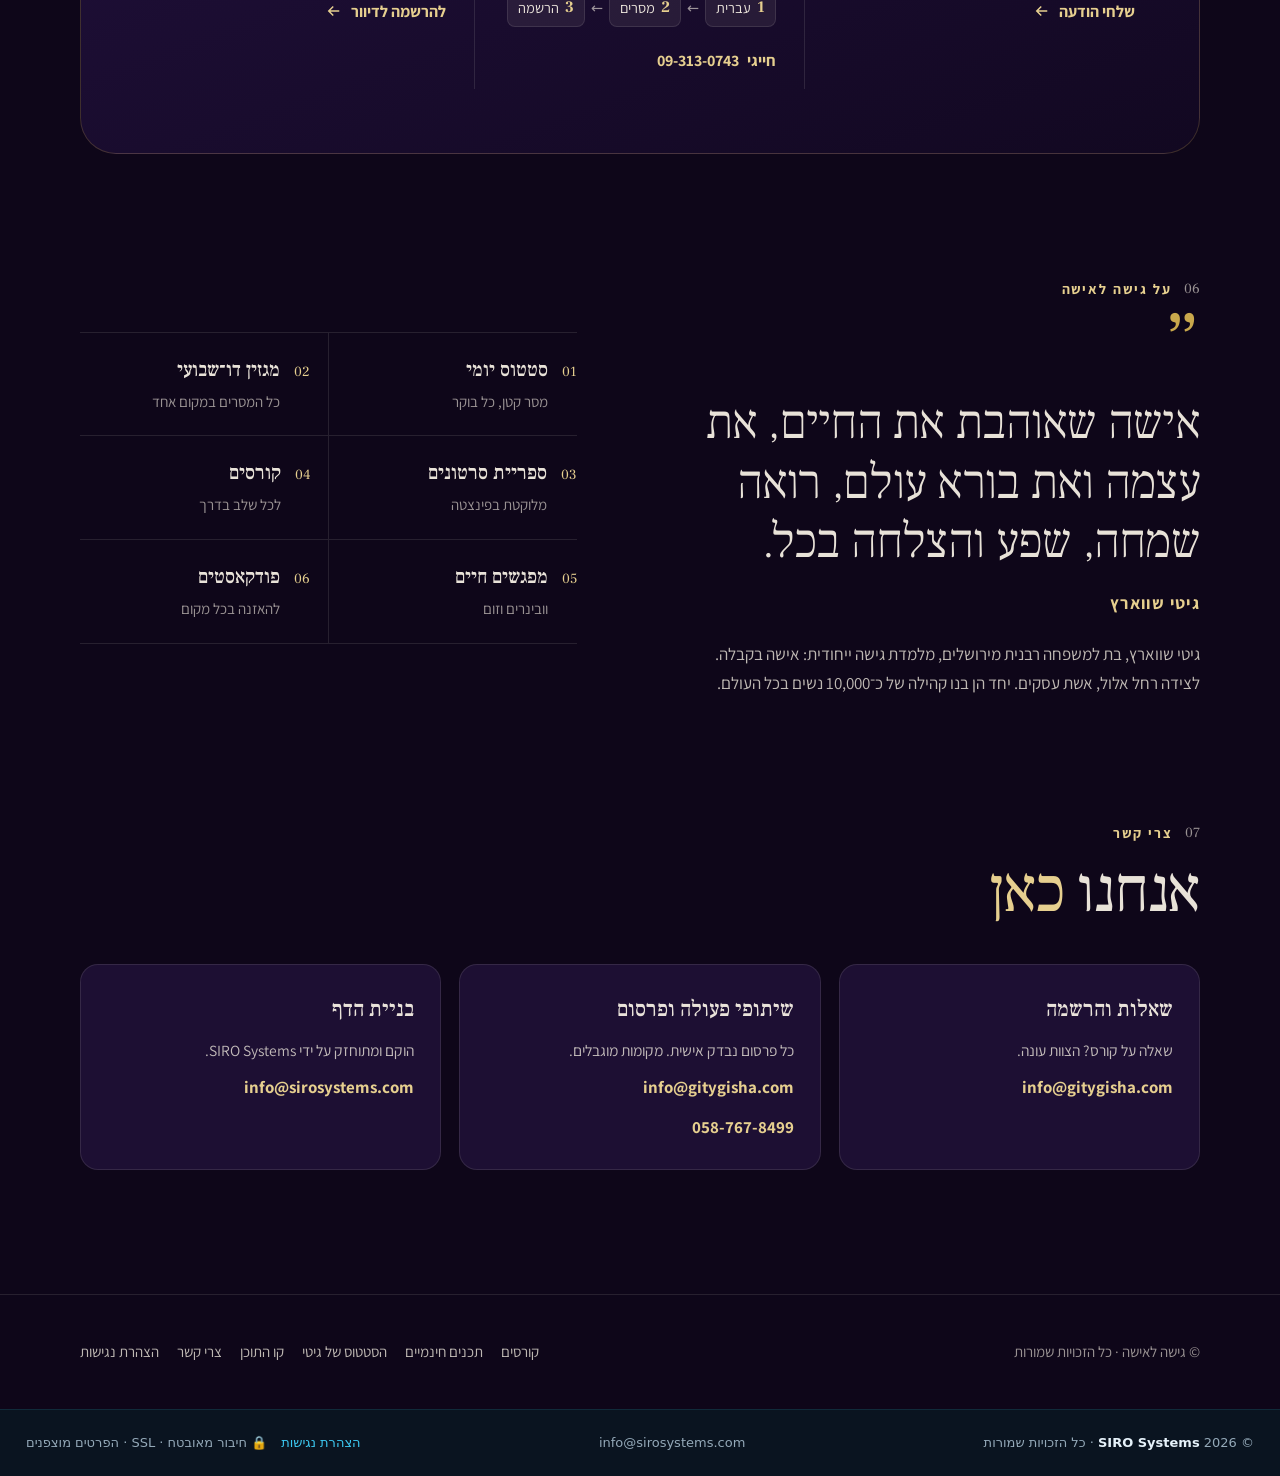
==== commit d67d5bef: "עיצוב חדש "ארמון לילה" לדף ALLINONE + הצהרת נגישות וווידג'ט נגישות - דף חדש: סגול לילה וזהב, פס הודע" ====
--- a/index.html
+++ b/index.html
@@ -1,994 +1,381 @@
 <!DOCTYPE html>
-<html lang="he" dir="rtl">
+<html lang="he" dir="rtl" class="no-js">
 <head>
 <meta charset="UTF-8">
 <meta name="viewport" content="width=device-width, initial-scale=1.0">
-<title>גישה לאישה | עם גיטי שווארץ</title>
+<meta http-equiv="Content-Security-Policy" content="upgrade-insecure-requests">
+<meta name="referrer" content="strict-origin-when-cross-origin">
+<title>גישה לאישה עם גיטי שווארץ | כל הקורסים, השיעורים והקהילה במקום אחד</title>
+<meta name="description" content="אישה בקבלה עם גיטי שווארץ. קורס תקשורת בזוגיות, מיני קורס פסיעה ראשונה בארמון, שיעורים, קו תוכן חינמי וקהילה של 10,000 נשים מכל העולם.">
+<meta property="og:title" content="גישה לאישה עם גיטי שווארץ">
+<meta property="og:description" content="כל הקורסים, השיעורים והקהילה של גישה לאישה, במקום אחד.">
+<meta property="og:image" content="https://allinone.gitygisha.com/pictures/tikshoret.png">
+<meta name="theme-color" content="#0E0619">
+<link rel="icon" href="pictures/logo.jpeg">
 <link rel="preconnect" href="https://fonts.googleapis.com">
 <link rel="preconnect" href="https://fonts.gstatic.com" crossorigin>
-<link href="https://fonts.googleapis.com/css2?family=Assistant:ital,wght@0,200;0,300;0,400;0,500;0,600;0,700;0,800;1,200;1,300;1,400;1,500;1,600;1,700;1,800&display=swap" rel="stylesheet">
-<style>
-@import url('https://fonts.googleapis.com/css2?family=Assistant:wght@300;400;600;700&display=swap');
-* { font-family: 'Assistant', 'Heebo', Arial, sans-serif !important; }
-</style>
-<style>
-*{margin:0;padding:0;box-sizing:border-box}
-:root{
-  --purple:#6B3FA0;--purple-deep:#3D1F72;--purple-light:#9B6FCA;--purple-pale:#EDE6F5;
-  --gold:#C9A84C;--gold-light:#E8C97A;--gold-pale:#FDF8EE;--gold-dark:#8B6B2A;
-  --cream:#F8F4FC;--cream-dark:#EDE6F5;
-  --text-dark:#1A1020;--text-mid:#4A3A5E;--text-light:#9B8AB0;
-}
-body{font-family:'David Libre',serif;background:var(--cream);color:var(--text-dark);direction:rtl;text-align:right;overflow-x:hidden}
-
-/* HERO */
-.hero{
-  min-height:100vh;display:flex;flex-direction:column;align-items:center;justify-content:center;
-  padding:60px 24px 90px;position:relative;overflow:hidden;
-  background:linear-gradient(160deg,#2A1050 0%,#3D1F72 35%,#6B3FA0 70%,#8B5EC0 100%);
-}
-
-/* animated stars */
-.stars{position:absolute;inset:0;pointer-events:none;overflow:hidden}
-.star{position:absolute;width:2px;height:2px;background:rgba(255,255,255,0.6);border-radius:50%;animation:twinkle var(--d,3s) var(--delay,0s) infinite ease-in-out}
-@keyframes twinkle{0%,100%{opacity:0.1;transform:scale(0.8)}50%{opacity:1;transform:scale(1.4)}}
-
-/* arcs */
-.arcs{position:absolute;top:0;left:50%;transform:translateX(-50%);pointer-events:none;opacity:0.12}
-
-/* floating particles */
-.particle{
-  position:absolute;border-radius:50%;pointer-events:none;
-  animation:float var(--dur,8s) var(--del,0s) infinite ease-in-out alternate;
-}
-@keyframes float{0%{transform:translateY(0) scale(1);opacity:0.4}100%{transform:translateY(-30px) scale(1.1);opacity:0.8}}
-
-/* logo */
-.logo-wrap{
-  position:relative;z-index:2;
-  margin-bottom:28px;
-  animation:logoReveal 1.2s cubic-bezier(0.34,1.56,0.64,1) both;
-  filter:drop-shadow(0 0 30px rgba(255,255,255,0.35)) drop-shadow(0 0 60px rgba(200,168,255,0.2));
-}
-@keyframes logoReveal{
-  0%{opacity:0;transform:translateY(-30px) scale(0.8) rotate(-3deg)}
-  60%{opacity:1;transform:translateY(4px) scale(1.05) rotate(1deg)}
-  100%{opacity:1;transform:translateY(0) scale(1) rotate(0deg)}
-}
-
-
-.logo-wrap img{height:180px;display:block;filter:drop-shadow(0 0 8px rgba(255,255,255,0.9)) drop-shadow(0 0 20px rgba(255,255,255,0.6)) drop-shadow(0 2px 4px rgba(255,255,255,1))}
-
-/* name badges */
-.names-row{
-  display:flex;gap:12px;flex-wrap:wrap;justify-content:center;
-  margin-bottom:24px;animation:fadeUp 1s 0.3s ease-out both;z-index:2;position:relative;
-}
-.name-badge{
-  display:flex;align-items:center;gap:8px;
-  background:rgba(255,255,255,0.08);backdrop-filter:blur(8px);
-  border:1px solid rgba(201,168,76,0.3);border-radius:50px;
-  padding:8px 20px;color:white;font-size:14px;font-weight:400;
-}
-.name-badge .dot{width:6px;height:6px;border-radius:50%;background:var(--gold-light);animation:pulse 2s infinite}
-@keyframes pulse{0%,100%{opacity:0.5;transform:scale(1)}50%{opacity:1;transform:scale(1.4)}}
-
-.hero-tag{
-  font-size:11px;font-weight:500;color:var(--gold-light);letter-spacing:4px;text-transform:uppercase;
-  margin-bottom:18px;opacity:0.8;z-index:2;position:relative;animation:fadeUp 1s 0.5s ease-out both;
-}
-@keyframes fadeUp{from{opacity:0;transform:translateY(16px)}to{opacity:1;transform:translateY(0)}}
-
-.hero-title{
-  font-family:'Assistant','Heebo','Arial Hebrew',Arial,sans-serif !important;font-size:clamp(40px,7vw,72px);font-weight:900;
-  color:white;line-height:1.1;text-align:center;margin-bottom:16px;
-  z-index:2;position:relative;animation:fadeUp 1s 0.6s ease-out both;
-}
-.hero-title .shimmer{
-  background:linear-gradient(90deg,#E8C97A 0%,#FFF5D6 40%,#C9A84C 60%,#E8C97A 100%);
-  background-size:200% 100%;
-  -webkit-background-clip:text;-webkit-text-fill-color:transparent;background-clip:text;
-  animation:shimmer 3s linear infinite;
-}
-@keyframes shimmer{0%{background-position:200% 0}100%{background-position:-200% 0}}
-
-.hero-sub{
-  font-size:17px;font-weight:300;color:rgba(255,255,255,0.82);text-align:center;
-  max-width:520px;line-height:1.75;margin-bottom:40px;
-  z-index:2;position:relative;animation:fadeUp 1s 0.8s ease-out both;
-}
-
-.divider-gold{width:60px;height:2px;background:linear-gradient(90deg,transparent,var(--gold),transparent);margin:0 auto 40px;z-index:2;position:relative;animation:fadeUp 1s 0.9s ease-out both}
-
-.hero-stats{
-  display:flex;gap:48px;flex-wrap:wrap;justify-content:center;
-  z-index:2;position:relative;animation:fadeUp 1s 1s ease-out forwards;
-}
-.hero-stat{text-align:center}
-.hero-stat-num{
-  font-family:'Assistant','Heebo','Arial Hebrew',Arial,sans-serif !important;font-size:34px;font-weight:700;color:var(--gold-light);display:block;
-  
-}
-.hero-stat-label{font-size:12px;color:rgba(255,255,255,0.5);letter-spacing:1px}
-
-/* scroll hint */
-.scroll-hint{
-  position:absolute;bottom:32px;left:50%;transform:translateX(-50%);
-  display:flex;flex-direction:column;align-items:center;gap:6px;
-  animation:scrollBounce 2s infinite;cursor:pointer;z-index:2;
-}
-@keyframes scrollBounce{0%,100%{transform:translateX(-50%) translateY(0)}50%{transform:translateX(-50%) translateY(8px)}}
-.scroll-hint span{font-size:10px;color:rgba(255,255,255,0.3);letter-spacing:2px}
-.scroll-chevron{width:16px;height:16px;border-left:1.5px solid rgba(255,255,255,0.3);border-bottom:1.5px solid rgba(255,255,255,0.3);transform:rotate(-45deg)}
-
-/* SECTIONS */
-.section{max-width:1080px;margin:0 auto;padding:80px 24px}
-.gold-line{width:40px;height:3px;background:linear-gradient(90deg,var(--gold),var(--gold-light));border-radius:3px;margin-bottom:12px}
-.section-label{font-size:10px;font-weight:500;color:var(--gold-dark);letter-spacing:3px;text-transform:uppercase;margin-bottom:8px}
-.section-title{font-family:'Assistant','Heebo','Arial Hebrew',Arial,sans-serif !important;letter-spacing:-0.3px;font-size:clamp(26px,4vw,44px);font-weight:700;color:var(--purple-deep);margin-bottom:8px;line-height:1.2}
-.section-sub{font-size:14px;color:var(--text-light);max-width:520px;line-height:1.75;margin-bottom:48px}
-
-/* CARDS */
-.courses-grid{display:grid;grid-template-columns:repeat(auto-fill,minmax(300px,1fr));gap:24px}
-.course-card{
-  background:white;border-radius:22px;overflow:hidden;
-  box-shadow:0 2px 20px rgba(107,63,160,0.09);
-  transition:transform 0.3s ease,box-shadow 0.3s ease;
-  display:flex;flex-direction:column;
-  border:1px solid rgba(74,48,128,0.06);
-  animation:cardReveal 0.6s ease-out both;
-}
-@keyframes cardReveal{from{opacity:0;transform:translateY(24px)}to{opacity:1;transform:translateY(0)}}
-.course-card:hover{transform:translateY(-6px);box-shadow:0 16px 48px rgba(74,48,128,0.15)}
-.course-img{width:100%;aspect-ratio:16/10;object-fit:cover;object-position:top;display:block}
-.course-img-placeholder{width:100%;aspect-ratio:16/10;display:flex;align-items:center;justify-content:center}
-.course-body{padding:24px;flex:1;display:flex;flex-direction:column;gap:10px}
-
-.badge{display:inline-block;font-size:10px;font-weight:500;letter-spacing:1.5px;text-transform:uppercase;padding:4px 12px;border-radius:50px;align-self:flex-start}
-.badge-purple{background:var(--purple-pale);color:var(--purple)}
-.badge-gold{background:var(--gold-pale);color:var(--gold-dark)}
-.badge-coming{background:#FFF8E7;color:#9B6000;border:1px dashed #E8C97A}
-
-.course-title{font-family:'Assistant','Heebo','Arial Hebrew',Arial,sans-serif !important;letter-spacing:-0.2px;font-size:21px;font-weight:700;color:var(--purple-deep);line-height:1.25}
-.course-desc{font-size:13.5px;color:var(--text-mid);line-height:1.75;flex:1}
-.course-price{font-family:'Assistant','Heebo','Arial Hebrew',Arial,sans-serif !important;font-size:20px;font-weight:700;color:var(--gold-dark)}
-.course-price small{font-size:12px;font-weight:400;color:var(--text-light);font-family:'Heebo',sans-serif}
-.course-actions{display:flex;flex-direction:column;gap:10px;margin-top:6px}
-
-.btn{display:block;text-align:center;padding:13px 24px;border-radius:50px;font-size:14px;font-weight:500;text-decoration:none;transition:all 0.2s ease;cursor:pointer}
-.btn-purple{background:var(--purple);color:white}
-.btn-purple:hover{background:var(--purple-deep);transform:scale(1.02)}
-.btn-gold{background:linear-gradient(135deg,#C9A84C,#E8C97A);color:white}
-.btn-gold:hover{background:linear-gradient(135deg,#8B6B2A,#C9A84C);transform:scale(1.02)}
-.btn-outline{background:transparent;color:var(--purple);border:1.5px solid rgba(74,48,128,0.15)}
-.btn-outline:hover{background:var(--purple-pale);border-color:var(--purple-light)}
-.btn-white-outline{background:transparent;color:white;border:1px solid rgba(255,255,255,0.3);font-size:13px;padding:10px 20px}
-.btn-white-outline:hover{background:rgba(255,255,255,0.1)}
-
-.coming-card{border:1.5px dashed var(--gold-light)!important;background:linear-gradient(135deg,#FFFDF7,#FBF6EC)!important}
-
-/* FREE STRIP */
-.free-strip{background:linear-gradient(160deg,var(--purple-deep),var(--purple));padding:72px 24px;position:relative;overflow:hidden}
-.free-strip::before{content:'';position:absolute;top:-100px;right:-100px;width:400px;height:400px;border-radius:50%;border:1px solid rgba(201,168,76,0.1);pointer-events:none}
-.free-inner{max-width:1080px;margin:0 auto}
-.free-grid{display:grid;grid-template-columns:repeat(auto-fit,minmax(260px,1fr));gap:20px;margin-top:40px}
-.free-card{
-  background:rgba(255,255,255,0.06);border:1px solid rgba(255,255,255,0.1);border-radius:20px;
-  padding:28px;color:white;transition:background 0.25s,transform 0.25s;
-}
-.free-card:hover{background:rgba(255,255,255,0.11);transform:translateY(-3px)}
-.free-icon{width:44px;height:44px;background:rgba(201,168,76,0.15);border-radius:12px;display:flex;align-items:center;justify-content:center;margin-bottom:16px}
-.free-card-title{font-family:'Assistant','Heebo','Arial Hebrew',Arial,sans-serif !important;font-size:19px;font-weight:700;margin-bottom:8px;color:white}
-.free-card-desc{font-size:13px;color:rgba(255,255,255,0.6);line-height:1.7;margin-bottom:18px}
-.phone-steps{display:flex;gap:6px;align-items:center;flex-wrap:wrap;margin-top:12px}
-.phone-step{background:rgba(201,168,76,0.2);border-radius:8px;padding:4px 10px;font-size:11px;color:var(--gold-light);font-weight:500}
-.phone-sep{color:rgba(255,255,255,0.25);font-size:11px}
-
-/* NEWSLETTER */
-.newsletter{background:var(--gold-pale);border-top:1px solid rgba(201,168,76,0.15);border-bottom:1px solid rgba(201,168,76,0.15);padding:56px 24px;text-align:center}
-
-/* ABOUT */
-.about{background:white;padding:80px 24px}
-.about-inner{max-width:1080px;margin:0 auto;display:grid;grid-template-columns:1fr 1fr;gap:64px;align-items:center}
-@media(max-width:720px){.about-inner{grid-template-columns:1fr}}
-.about-quote{font-family:'Assistant','Heebo','Arial Hebrew',Arial,sans-serif !important;font-size:21px;font-weight:500;color:var(--purple-deep);line-height:1.55;margin-bottom:20px;border-right:3px solid var(--gold);padding-right:20px}
-.about-body{font-size:14.5px;color:var(--text-mid);line-height:1.85}
-.about-stats{display:grid;grid-template-columns:1fr 1fr;gap:14px;margin-top:28px}
-.about-stat{background:var(--purple-pale);border-radius:16px;padding:20px;text-align:center}
-.about-stat-num{font-family:'Assistant','Heebo','Arial Hebrew',Arial,sans-serif !important;font-size:28px;font-weight:700;color:var(--purple);display:block}
-.about-stat-label{font-size:11px;color:var(--text-light);margin-top:4px}
-.about-visual{background:linear-gradient(160deg,#EDE6F5,#F8F4FC);border-radius:24px;padding:36px;display:flex;flex-direction:column;gap:18px}
-.feature-row{display:flex;align-items:flex-start;gap:14px}
-.feature-dot{width:7px;height:7px;border-radius:50%;background:var(--gold);flex-shrink:0;margin-top:6px}
-.feature-text{font-size:14px;color:var(--text-mid);line-height:1.65}
-.feature-text strong{color:var(--purple-deep);font-weight:500}
-
-/* BIZ */
-.biz{background:var(--cream-dark);padding:64px 24px}
-.biz-inner{max-width:1080px;margin:0 auto;display:grid;grid-template-columns:repeat(auto-fit,minmax(280px,1fr));gap:20px}
-.biz-card{background:white;border-radius:18px;padding:28px;box-shadow:0 2px 16px rgba(74,48,128,0.06);border:1px solid rgba(74,48,128,0.05)}
-.biz-icon{width:46px;height:46px;border-radius:12px;background:var(--purple-pale);display:flex;align-items:center;justify-content:center;margin-bottom:14px}
-.biz-title{font-family:'Assistant','Heebo','Arial Hebrew',Arial,sans-serif !important;font-size:18px;font-weight:700;color:var(--purple-deep);margin-bottom:8px}
-.biz-desc{font-size:13px;color:var(--text-light);line-height:1.7;margin-bottom:16px}
-.biz-link{font-size:13px;color:var(--purple);font-weight:500;text-decoration:none;border-bottom:1px solid var(--purple-pale);padding-bottom:1px;transition:border-color 0.2s}
-.biz-link:hover{border-color:var(--purple)}
-
-/* FOOTER */
-footer{background:var(--purple-deep);padding:48px 24px 28px;text-align:center}
-.footer-logo{display:inline-block;margin-bottom:24px}
-.footer-logo img{height:60px;display:block;mix-blend-mode:screen;filter:brightness(1.2)}
-.footer-links{display:flex;flex-wrap:wrap;gap:18px;justify-content:center;margin-bottom:20px}
-.footer-links a{color:rgba(255,255,255,0.45);font-size:12.5px;text-decoration:none;transition:color 0.2s}
-.footer-links a:hover{color:var(--gold-light)}
-.footer-credits{font-size:11px;color:rgba(255,255,255,0.22);line-height:1.9}
-.footer-credits a{color:rgba(255,255,255,0.3);text-decoration:none}
-
-@media(max-width:640px){
-  .hero{padding:48px 16px 80px}
-  .section{padding:56px 16px}
-  .courses-grid{grid-template-columns:1fr}
-  .hero-stats{gap:28px}
-  .names-row{gap:8px}
-}
-</style>
-<style>
-#gisha-hub, #gisha-hub * {
-  font-family: 'Assistant', 'Heebo', 'Arial Hebrew', Arial, sans-serif !important;
-}
-#gisha-hub .section-title, #gisha-hub .course-title, #gisha-hub .hero-title, #gisha-hub .about-quote {
-  font-family: 'Assistant', 'Heebo', 'Arial Hebrew', Arial, sans-serif !important;
-}
-</style>
-<style>
-
-#gisha-hub {
-  margin: 0 !important;
-  padding: 0 !important;
-  width: 100% !important;
-  max-width: 100% !important;
-}
-</style>
-
-<style>
-/* Logo hover */
-.logo-wrap img, [style*='alt="גישה לאישה"'] {
-  transition: transform 0.4s cubic-bezier(0.34,1.56,0.64,1) !important;
-}
-.logo-hover {
-  transition: transform 0.4s cubic-bezier(0.34,1.56,0.64,1) !important;
-  display: inline-block;
-}
-.logo-hover:hover {
-  transform: scale(1.08) rotate(-2deg) !important;
-}
-
-/* Name badges hover */
-.name-badge {
-  transition: transform 0.3s cubic-bezier(0.34,1.56,0.64,1), background 0.3s, box-shadow 0.3s !important;
-  cursor: default;
-}
-.name-badge:hover {
-  transform: translateY(-4px) scale(1.06) !important;
-  background: rgba(255,255,255,0.18) !important;
-  box-shadow: 0 8px 24px rgba(201,168,76,0.3) !important;
-}
-</style>
-
-<style>
-html, body {
-  margin: 0 !important;
-  padding: 0 !important;
-  width: 100% !important;
-  max-width: 100% !important;
-  overflow-x: hidden !important;
-}
-
-#gisha-hub {
-  
-  margin-right: 0 !important;
-  padding: 0 !important;
-  overflow-x: hidden !important;
-  position: relative !important;
-}
-
-/* Mobile fix */
-@media (max-width: 768px) {
-  #gisha-hub {
-    
-  }
-}
-</style>
+<link href="https://fonts.googleapis.com/css2?family=Frank+Ruhl+Libre:wght@300;400;500;700&family=Assistant:wght@400;500;600;700;800&display=swap" rel="stylesheet">
+<link rel="stylesheet" href="assets/site.css">
+<script>document.documentElement.classList.remove('no-js')</script>
 </head>
 <body>
-<a id="bc-strip" href="https://gitygisha.com/%D7%A7%D7%95%D7%A8%D7%A1-%D7%AA%D7%A7%D7%A9%D7%95%D7%A8%D7%AA-%D7%91%D7%96%D7%95%D7%92%D7%99%D7%95%D7%AA/" target="_blank" rel="noopener noreferrer" style="text-decoration:none">
-  <div class="l1">חדש! קבוצה פרונטלית · מתחם 'לומה' בירושלים</div>
-  <div class="l2">קורס תקשורת בזוגיות — ההרשמה פתוחה!</div>
-  <div class="l3">12 מפגשי לימוד משותפים · 4 מפגשי זום לייב עם גיטי · כולל ארוחת ערב · מוגבל ל-30 משתתפות</div>
-  <span class="go">לכל הפרטים והסילבוס ←</span>
-</a>
-<div id="gisha-hub">
-
-<!-- NAV BAR -->
-<style>
-.nav-link {
-  color: rgba(255,255,255,0.75);
-  text-decoration: none;
-  font-size: 15px;
-  font-weight: 500;
-  padding: 8px 18px;
-  border-radius: 50px;
-  transition: all 0.25s;
-  font-family: 'Assistant', sans-serif;
-  letter-spacing: 0.5px;
-  border: 1px solid transparent;
-}
-.nav-link:hover {
-  color: #E8C97A;
-  background: rgba(201,168,76,0.12);
-  border-color: rgba(201,168,76,0.25);
-}
-@media (max-width: 600px) {
-  .nav-links { gap: 2px !important; }
-  .nav-link { font-size: 13px !important; padding: 7px 10px !important; }
-}
-</style>
-<nav id="main-nav" style="position:sticky;top:0;z-index:1000;width:100%;background:rgba(20,8,45,0.97);backdrop-filter:blur(16px);-webkit-backdrop-filter:blur(16px);border-bottom:1px solid rgba(201,168,76,0.15);direction:rtl">
-  <div style="max-width:1100px;margin:0 auto;display:flex;align-items:center;justify-content:space-between;padding:0 28px;height:60px">
-    <!-- Logo small in nav -->
-    <span style="font-size:13px;color:rgba(201,168,76,0.6);font-family:'Assistant',sans-serif;letter-spacing:1px">גישה לאישה ✦</span>
-    <!-- Navigation links -->
-    <div class="nav-links" style="display:flex;gap:6px;align-items:center">
-      <a href="#courses" onclick="document.getElementById('courses').scrollIntoView({behavior:'smooth'});return false;" class="nav-link">קורסים</a>
-      <a href="#about" onclick="document.getElementById('about').scrollIntoView({behavior:'smooth'});return false;" class="nav-link">אודות</a>
-      <a href="https://registrationform.ravpage.co.il/free" target="_blank" class="nav-link">לדיוור</a>
-      <a href="https://www.facebook.com/groups/gishalaisha" target="_blank" class="nav-link">לסטטוס</a>
-    </div>
-  </div>
-</nav>
+<a href="#main" class="skip">דילוג לתוכן</a>
+<svg width="0" height="0" aria-hidden="true" style="position:absolute"><defs><linearGradient id="gl" x1="0" y1="0" x2="0" y2="1"><stop offset="0" stop-color="#E6CF8F" stop-opacity=".9"/><stop offset="1" stop-color="#C9A84C" stop-opacity="0"/></linearGradient></defs></svg>
+
+<div class="announce" role="region" aria-label="הודעה חדשה">
+  <div class="wrap">
+    <span class="pill-new">חדש</span>
+    <span>תקשורת בזוגיות, עכשיו גם בדיגיטל</span>
+    <a href="#courses">לפרטים</a>
+  </div>
+</div>
+
+<header class="nav">
+  <div class="wrap">
+    <a class="brand" href="#top" aria-label="גישה לאישה, לראש הדף">
+      <span class="brand-mark"><img src="pictures/logo.jpeg" alt="" width="50" height="36"></span>
+      <span class="brand-name">גישה לאישה</span>
+    </a>
+    <nav aria-label="ניווט ראשי"><ul class="nav-links">
+      <li><a href="#now">עכשיו</a></li>
+      <li><a href="#courses">קורסים</a></li>
+      <li hidden><a href="#voices">קולות</a></li>
+      <li hidden><a href="#ask">שאלי את גיטי</a></li>
+      <li><a href="#free">חינם</a></li>
+      <li><a href="#about">אודות</a></li>
+    </ul></nav>
+    <a class="btn btn-gold btn-sm" href="#free">הצטרפי לקהילה</a>
+  </div>
+</header>
+
+<main id="main">
 
 <!-- HERO -->
-<section class="hero">
-  <div class="stars" id="stars"></div>
-  <div class="particle" style="width:300px;height:300px;background:rgba(201,168,76,0.03);top:5%;right:-5%;--dur:12s;--del:0s"></div>
-  <div class="particle" style="width:200px;height:200px;background:rgba(123,94,167,0.06);bottom:10%;left:-3%;--dur:9s;--del:2s"></div>
-  <svg class="arcs" width="1000" height="600" viewBox="0 0 1000 600">
-    <path d="M500,580 A480,480 0 0,1 20,580" stroke="#C9A84C" stroke-width="0.6" fill="none"/>
-    <path d="M500,500 A400,400 0 0,1 100,500" stroke="#C9A84C" stroke-width="0.6" fill="none"/>
-    <path d="M500,420 A320,320 0 0,1 180,420" stroke="#C9A84C" stroke-width="0.6" fill="none"/>
+<section class="hero" id="top" aria-labelledby="hero-t">
+  <div class="glow glow-1" aria-hidden="true"></div><div class="glow glow-2" aria-hidden="true"></div>
+  <svg class="arches" viewBox="0 0 1100 700" aria-hidden="true">
+    <path d="M250 700V330a300 300 0 0 1 600 0v370"/>
+    <path d="M200 700V330a350 350 0 0 1 700 0v370"/>
+    <path d="M150 700V330a400 400 0 0 1 800 0v370"/>
+    <path d="M100 700V330a450 450 0 0 1 900 0v370" style="opacity:.5"/>
   </svg>
-
-  <!-- LOGO -->
-  <div class="logo-wrap" style="margin-bottom:28px">
-    <div class="logo-hover">
-      <img src="[data-uri]" alt="גישה לאישה" style="height:160px;display:block;filter:drop-shadow(0 0 12px rgba(255,255,255,0.8)) drop-shadow(0 0 28px rgba(255,255,255,0.5))">
-    </div>
-  </div>
-
-  <!-- NAMES -->
-  <div style="display:flex;align-items:center;gap:20px;margin-bottom:32px;z-index:2;position:relative;animation:fadeUp 1s 0.3s ease-out both">
-    <div style="text-align:center">
-      <div style="font-size:18px;font-weight:600;color:rgba(255,255,255,0.92);letter-spacing:1px;font-family:'Assistant',sans-serif">גיטי שווארץ</div>
-    </div>
-    <div style="width:1px;height:36px;background:linear-gradient(to bottom,transparent,rgba(201,168,76,0.5),transparent)"></div>
-    <div style="text-align:center">
-      <div style="font-size:18px;font-weight:600;color:rgba(255,255,255,0.92);letter-spacing:1px;font-family:'Assistant',sans-serif">רחל אלול</div>
-    </div>
-  </div>
-
-  <!-- HEADLINE -->
-  <div style="position:relative;z-index:2;text-align:center;animation:fadeUp 0.9s 0.4s ease-out both;max-width:680px">
-    <p style="font-size:15px;color:rgba(255,255,255,0.65);line-height:1.9;max-width:520px;margin:0 auto 20px;font-family:'Assistant',sans-serif">
-      המרכז שלך לכל התכנים של גישה לאישה —<br>קורסים, תכנים, כלים ועדכונים
-    </p>
-    <h1 class="hero-title" style="font-size:clamp(34px,5.5vw,62px);font-weight:800;margin-bottom:28px;line-height:1.15">
-      אישה בקבלה עם <span class="shimmer">גיטי שווארץ</span>
-    </h1>
-  </div>
-
-  <div class="divider-gold" style="animation:fadeUp 0.9s 0.5s ease-out both"></div>
-
-  <!-- STATS -->
-  <div class="hero-stats" style="animation:fadeUp 1s 0.6s ease-out both">
-    <div class="hero-stat">
-      <span class="hero-stat-num" id="counter1">0</span>
-      <span class="hero-stat-label">נשים בקהילה</span>
-    </div>
-    <div class="hero-stat">
-      <span class="hero-stat-num" id="counter2">0</span>
-      <span class="hero-stat-label">קורסים ותוכניות</span>
-    </div>
-    <div class="hero-stat">
-      <span class="hero-stat-num" id="city-cycler" style="font-size:18px;min-width:160px;display:inline-block;text-align:center;color:#E8C97A;font-weight:700">בני ברק</span>
-      <span class="hero-stat-label" style="max-width:160px;display:block;line-height:1.4;margin-top:4px">חברות מכל העולם</span>
-    </div>
-  </div>
-
-  <!-- CTA -->
-  <div style="margin-top:36px;z-index:2;position:relative;animation:fadeUp 1s 0.7s ease-out both">
-    <a href="#courses" onclick="document.getElementById('courses').scrollIntoView({behavior:'smooth'});return false;"
-       style="display:inline-block;padding:16px 48px;background:linear-gradient(135deg,#C9A84C,#E8C97A);color:white;border-radius:50px;font-size:16px;font-weight:700;text-decoration:none;box-shadow:0 8px 32px rgba(201,168,76,0.35);transition:transform 0.2s;font-family:'Assistant',sans-serif"
-       onmouseover="this.style.transform='scale(1.05)'" onmouseout="this.style.transform='scale(1)'">
-      בואי ליהנות מהתכנים על בסיס יומיומי
-    </a>
-  </div>
-
-  <div class="scroll-hint" style="margin-top:32px"><span>גלי עוד</span><div class="scroll-chevron"></div></div>
-</section>
-
-
-<!-- COURSES -->
-<section class="section" id="courses">
-  <div class="gold-line"></div>
-  <p class="section-label">הקורסים שלנו</p>
-  <h2 class="section-title">תבחרי את הצעד הבא שלך 👑</h2>
-  <p class="section-sub">כל קורס הוא שלב בדרך שלך — מדויק, עמוק, ומשנה חיים</p>
-
-  <div class="courses-grid">
-
-    <div class="course-card" style="animation-delay:0.1s">
-      <img class="course-img" src="pictures/mini-course.png" alt="פסיעה ראשונה בארמון" style="object-fit:cover;object-position:center top">
-      <div class="course-body">
-        <span class="badge badge-gold">מיני קורס · 5 שיעורים</span>
-        <h3 class="course-title">פסיעה ראשונה בארמון</h3>
-        <p class="course-desc">מה זה להיות אישה בקבלה — ולמה זה קריטי לחיים שלך! 5 שיעורים להאזנה, 10–20 דקות לשיעור.</p>
-        <div class="course-price">₪87 <small>· תשלום חד פעמי</small></div>
-        <div class="course-actions">
-          <button onclick="openMiniPopup()" class="btn btn-outline" style="cursor:pointer;border:none;width:100%">לפרטים המלאים ←</button>
-          <a href="https://secure.cardcom.solutions/e/7plsttYqU2aUDeqA1OMBQ" class="btn btn-gold" target="_blank">להרשמה מידית — כאן!</a>
-        </div>
-        <p style="font-size:11px;color:var(--text-light);text-align:center;margin-top:4px">✦ בונוס: שובר ₪300 לקורס המלא</p>
+  <div class="wrap hero-inner">
+    <div class="seal rv"><img src="pictures/logo.jpeg" alt="גישה לאישה עם גיטי שווארץ" width="128" height="94"></div>
+    <div class="eyebrow rv" style="--i:1">גיטי שווארץ · רחל אלול</div>
+    <h1 class="rv" style="--i:2" id="hero-t">אישה בקבלה <b>עם גיטי שווארץ</b></h1>
+    <p class="lede rv" style="--i:3">קורסים, שיעורים וקהילה של 10,000 נשים מכל העולם. כל מה שגישה לאישה מציעה, במקום אחד.</p>
+    <div class="hero-ctas rv" style="--i:4">
+      <a class="btn btn-gold" href="#courses">מצאי את הקורס שלך
+        <svg viewBox="0 0 24 24" fill="none" stroke="currentColor" stroke-width="2" aria-hidden="true"><path d="M19 12H5M11 18l-6-6 6-6"/></svg></a>
+      <a class="btn btn-ghost" href="#free">התחילי בחינם</a>
+    </div>
+    <div class="stats rv" style="--i:5">
+      <div class="stat"><div class="stat-n">10,000+</div><div class="stat-l">נשים בקהילה</div></div>
+      <div class="stat"><div class="stat-n">28,000+</div><div class="stat-l">האזנות לפודקאסט</div></div>
+      <div class="stat"><div class="stat-n">47</div><div class="stat-l">ערים ומדינות</div></div>
+    </div>
+  </div>
+  <div class="marquee" role="img" aria-label="חברות הקהילה מבני ברק, ירושלים, לונדון, אנטוורפן, ניו יורק ועוד עשרות מקומות בעולם">
+    <div class="marquee-track" id="mq" aria-hidden="true"></div>
+  </div>
+</section>
+
+<!-- 01 NOW -->
+<section class="sec" id="now" aria-labelledby="now-t">
+  <div class="wrap">
+    <div class="sec-head rv">
+      <div><div class="kicker"><i>01</i> קורה עכשיו</div><h2 class="sec-title" id="now-t">מה <em>חי</em> בגישה</h2></div>
+      <p class="sec-sub">מה רץ, מה עלה ומה נפתח. בלי חלונות קופצים, הכל כאן.</p>
+    </div>
+    <div class="now">
+      <article class="now-card feat rv">
+        <span class="tag"><span class="dot"></span>חינם</span>
+        <h3>קו התוכן של גיטי</h3>
+        <p>שיעורים קצרים להאזנה מכל טלפון, ותכנים שמתעדכנים כל הזמן. רוצה לשמוע ראשונה כשעולה חדש? הירשמי לצינתוק בקו.</p>
+        <a class="btn btn-gold btn-sm" href="tel:+97293130743">חייגי <span dir="ltr">09‑313‑0743</span></a>
+      </article>
+      <article class="now-card rv" style="--i:1">
+        <span class="tag live"><span class="dot"></span>פעיל עכשיו</span>
+        <h3>תקשורת בזוגיות: המחזור בעיצומו</h3>
+        <p>הקבוצה באמצע הדרך. ההרשמה הבאה בתשפ״ז.</p>
+      </article>
+      <article class="now-card rv" style="--i:2">
+        <span class="tag live"><span class="dot"></span>פעיל עכשיו</span>
+        <h3>הכשרת מאמנות בגישה</h3>
+        <p>המחזור פעיל. מאמנות חדשות בדרך.</p>
+      </article>
+      <article class="now-card rv" style="--i:3">
+        <span class="tag"><span class="dot"></span>פודקאסט</span>
+        <h3>גיטי שווארץ ונחמי בצון</h3>
+        <p>מעל 28,000 האזנות. בקו, שלוחה 5.</p>
+        <a class="link-arrow" href="tel:+97293130743">להאזנה <svg viewBox="0 0 24 24" fill="none" stroke="currentColor" stroke-width="2" aria-hidden="true"><path d="M19 12H5M11 18l-6-6 6-6"/></svg></a>
+      </article>
+      <article class="now-card rv" style="--i:4">
+        <span class="tag"><span class="dot"></span>חדש · ₪37</span>
+        <h3>שמנופוביה</h3>
+        <p>שיעור על יופי, ערך עצמי והחומה שבונים סביב הכאב.</p>
+        <a class="link-arrow" href="https://my.schooler.biz/s/115640/shmenofob" target="_blank" rel="noopener">לשיעור <span class="sr-only">(נפתח בחלון חדש)</span><svg viewBox="0 0 24 24" fill="none" stroke="currentColor" stroke-width="2" aria-hidden="true"><path d="M19 12H5M11 18l-6-6 6-6"/></svg></a>
+      </article>
+    </div>
+  </div>
+</section>
+
+<!-- 02 COURSES -->
+<section class="sec sec-tight" id="courses" aria-labelledby="c-t">
+  <div class="wrap">
+    <div class="sec-head rv">
+      <div><div class="kicker"><i>02</i> קורסים ותוכניות</div><h2 class="sec-title" id="c-t">הצעד הבא <em>שלך</em></h2></div>
+      <div class="filters" role="group" aria-label="סינון קורסים">
+        <button class="filter" type="button" aria-pressed="true" data-f="all">הכל</button>
+        <button class="filter" type="button" aria-pressed="false" data-f="open">פתוח להרשמה</button>
+        <button class="filter" type="button" aria-pressed="false" data-f="live">מחזור פעיל</button>
+        <button class="filter" type="button" aria-pressed="false" data-f="season">נפתח מעת לעת</button>
       </div>
     </div>
-
-    <div class="course-card" style="animation-delay:0.2s;position:relative;overflow:hidden;box-shadow:0 14px 40px rgba(61,31,114,.22);border:1px solid rgba(201,168,76,.55)">
-      <div style="position:absolute;top:22px;left:-30px;z-index:10;background:linear-gradient(90deg,#C9A84C,#E3C874);color:#40260A;font-size:11px;font-weight:800;letter-spacing:2px;padding:7px 48px;transform:rotate(-35deg);white-space:nowrap;box-shadow:0 2px 8px rgba(0,0,0,0.3)">ההרשמה פתוחה!</div>
-      <img class="course-img" src="pictures/tikshoret.png" alt="קורס תקשורת בזוגיות" style="object-fit:cover;object-position:center top">
-      <div class="course-body">
-        <span class="badge badge-purple">חדש! קבוצה פרונטלית · ירושלים</span>
-        <h3 class="course-title">תקשורת בזוגיות — לומדות יחד</h3>
-        <p class="course-desc">הקורס הדיגיטלי של גיטי בקבוצה פרונטלית במתחם 'לומה' המיוחד במרכז ירושלים, כולל ארוחת ערב עשירה. 12 מפגשים משותפים ועוד 4 מפגשי זום לייב לשאלות ותשובות עם גיטי.</p>
-        <div class="course-price">₪4,897 <small>עד 12 תשלומים</small></div>
-        <div style="background:rgba(201,168,76,.12);border:1px dashed rgba(201,168,76,.75);border-radius:14px;padding:12px 14px;text-align:center;margin:10px 0 6px">
-          <div style="font-size:14.5px;color:#7a5c15;font-weight:700">מוגבל ל-30 משתתפות בלבד</div>
-          <div style="font-size:12.5px;color:var(--text-mid);line-height:1.7;margin-top:6px">12 מפגשים · שעתיים וחצי כל מפגש · 4 מפגשי זום לייב</div>
-        </div>
-        <div class="course-actions">
-          <a href="https://gitygisha.com/%D7%A7%D7%95%D7%A8%D7%A1-%D7%AA%D7%A7%D7%A9%D7%95%D7%A8%D7%AA-%D7%91%D7%96%D7%95%D7%92%D7%99%D7%95%D7%AA/" class="btn" target="_blank" rel="noopener noreferrer" style="background:linear-gradient(135deg,#3D1F72,#6B3FA0);color:#fff;border:1px solid rgba(201,168,76,.5)">לכל הפרטים ולהרשמה ←</a>
-          <a href="https://drive.google.com/file/d/1BwjbZCAvHQeSD8vwJs1EiciFmc1g6g-T/view?usp=drive_link" class="btn btn-outline" target="_blank" rel="noopener noreferrer">להורדת הסילבוס</a>
+    <p class="sr-only" id="filter-status" aria-live="polite"></p>
+
+    <div class="grid">
+      <article class="card feat rv" data-s="open">
+        <div class="card-media"><img src="pictures/tikshoret.png" alt="" width="797" height="560"><span class="status s-open">חדש · פתוח להרשמה</span></div>
+        <div class="card-body">
+          <div class="meta">קורס הדגל · עכשיו בדיגיטל</div>
+          <h3>תקשורת בזוגיות: הקורס הדיגיטלי</h3>
+          <p>הקורס של גיטי, בקצב שלך ומכל מקום. בלי לחכות למחזור הבא.</p>
+          <ul class="ticks">
+            <li><svg viewBox="0 0 24 24" fill="none" stroke="currentColor" stroke-width="2" aria-hidden="true"><path d="M20 6 9 17l-5-5"/></svg>חלק א׳: 12 מפגשים דיגיטליים</li>
+            <li><svg viewBox="0 0 24 24" fill="none" stroke="currentColor" stroke-width="2" aria-hidden="true"><path d="M20 6 9 17l-5-5"/></svg>4 מפגשי זום לשאלות ותשובות עם גיטי</li>
+            <li><svg viewBox="0 0 24 24" fill="none" stroke="currentColor" stroke-width="2" aria-hidden="true"><path d="M20 6 9 17l-5-5"/></svg>צופה מתי שנוח לך, מכל מקום בעולם</li>
+          </ul>
+          <div class="price-row"><div class="price">₪3,797<small>חלק א׳</small></div></div>
+          <div class="card-actions">
+            <a class="btn btn-gold" href="https://gitygisha.com/%D7%A7%D7%95%D7%A8%D7%A1-%D7%AA%D7%A7%D7%A9%D7%95%D7%A8%D7%AA-%D7%91%D7%96%D7%95%D7%92%D7%99%D7%95%D7%AA/" target="_blank" rel="noopener">לפרטים ולהרשמה <span class="sr-only">(נפתח בחלון חדש)</span><svg viewBox="0 0 24 24" fill="none" stroke="currentColor" stroke-width="2" aria-hidden="true"><path d="M19 12H5M11 18l-6-6 6-6"/></svg></a>
+          </div>
+        </div>
+      </article>
+
+      <article class="card wide rv" data-s="open">
+        <div class="card-media"><img src="pictures/mini-course.png" alt="" width="818" height="447" loading="lazy"><span class="status s-open">נקודת הכניסה</span></div>
+        <div class="card-body">
+          <div class="meta">מיני קורס · 5 שיעורי האזנה</div>
+          <h3>פסיעה ראשונה בארמון</h3>
+          <p>מה זה להיות אישה בקבלה, ולמה זה משנה הכל. 10–20 דקות לשיעור.</p>
+          <div class="bonus"><svg viewBox="0 0 24 24" fill="none" stroke="currentColor" stroke-width="1.8" aria-hidden="true"><rect x="3" y="8" width="18" height="13" rx="2"/><path d="M12 8v13M3 12h18M7.5 8a2.5 2.5 0 1 1 4.5-1.5A2.5 2.5 0 1 1 16.5 8"/></svg>בונוס: שובר ₪300 לקורס המלא</div>
+          <div class="price-row"><div class="price">₪87<small>חד־פעמי</small></div></div>
+          <div class="card-actions">
+            <a class="btn btn-gold btn-sm" href="https://secure.cardcom.solutions/e/7plsttYqU2aUDeqA1OMBQ" target="_blank" rel="noopener">להרשמה מיידית <span class="sr-only">(נפתח בחלון חדש)</span></a>
+            <button class="btn btn-ghost btn-sm" type="button" data-open-flyer>לפרטים המלאים</button>
+          </div>
+        </div>
+      </article>
+
+      <article class="card rv" data-s="live">
+        <div class="card-media"><img src="pictures/tikshoret.png" alt="" width="797" height="560" loading="lazy" style="object-position:center 30%"><span class="status s-live">המחזור בעיצומו</span></div>
+        <div class="card-body">
+          <div class="meta">מחזור חי · 21 שיעורים</div>
+          <h3>תקשורת בזוגיות: המחזור החי</h3>
+          <p>קבוצה, זום חי וליווי צמוד של גיטי. ההרשמה הבאה תיפתח בתשפ״ז.</p>
+          <div class="note">בוגרת חלק א׳? כתבי למשרד להרשמה לחלק ב׳.</div>
+          <a class="link-arrow" href="https://registrationform.ravpage.co.il/free" target="_blank" rel="noopener">לרשימת ההמתנה <span class="sr-only">(נפתח בחלון חדש)</span><svg viewBox="0 0 24 24" fill="none" stroke="currentColor" stroke-width="2" aria-hidden="true"><path d="M19 12H5M11 18l-6-6 6-6"/></svg></a>
+        </div>
+      </article>
+
+      <article class="card rv" data-s="live">
+        <div class="card-media"><img src="pictures/maamanot.jpeg" alt="" loading="lazy"><span class="status s-live">המחזור בעיצומו</span></div>
+        <div class="card-body">
+          <div class="meta">לבוגרות חלק א׳ וב׳</div>
+          <h3>הכשרת מאמנות בגישה</h3>
+          <p>לנשים שרוצות ללוות נשים אחרות. ההודעה על המחזור הבא נשלחת אישית לבוגרות.</p>
+          <a class="link-arrow" href="mailto:info@gitygisha.com?subject=%D7%94%D7%9B%D7%A9%D7%A8%D7%AA%20%D7%9E%D7%90%D7%9E%D7%A0%D7%95%D7%AA">בוגרת? כתבי לנו <svg viewBox="0 0 24 24" fill="none" stroke="currentColor" stroke-width="2" aria-hidden="true"><path d="M19 12H5M11 18l-6-6 6-6"/></svg></a>
+        </div>
+      </article>
+
+      <article class="card rv" data-s="season">
+        <div class="card-media"><img src="pictures/botcamp.png" alt="" width="683" height="595" loading="lazy"><span class="status s-season">נפתח מעת לעת</span></div>
+        <div class="card-body">
+          <div class="meta">בוטקאמפ · לנשים נשואות בלבד</div>
+          <h3>בין עונג לרוח בזוגיות</h3>
+          <p>ארבעה מפגשים על אינטימיות, מהזווית התורנית והפסיכולוגית. מה שמדריכת הכלות לא סיפרה.</p>
+          <div class="price-row"><div class="price">₪990</div><a class="link-arrow" href="#free">עדכני אותי</a></div>
+        </div>
+      </article>
+
+      <article class="card rv" data-s="season">
+        <div class="card-media"><img src="pictures/malka.png" alt="" loading="lazy" style="object-position:center 40%"><span class="status s-season">לפני חגים</span></div>
+        <div class="card-body">
+          <div class="meta">כנסי זום</div>
+          <h3>מלכה ולא ליום אחד</h3>
+          <p>כנס מיוחד לפני חג: תוכן עמוק, זום חי ושאלות ותשובות.</p>
+          <div class="price-row"><div class="price">₪87<small>לכנס</small></div><a class="link-arrow" href="#free">עדכני אותי</a></div>
+        </div>
+      </article>
+
+      <article class="card rv" data-s="open">
+        <div class="card-media"><img src="pictures/shmanophobia.jpg" alt="" width="1200" height="670" loading="lazy" style="object-position:center"><span class="status s-open">זמין עכשיו</span></div>
+        <div class="card-body">
+          <div class="meta">שיעור יחיד · חדש</div>
+          <h3>שמנופוביה</h3>
+          <p>על יופי, ערך עצמי והחומה שבונים סביב הכאב. ואיך יוצאים ממנה.</p>
+          <div class="price-row"><div class="price">₪37</div><a class="link-arrow" href="https://my.schooler.biz/s/115640/shmenofob" target="_blank" rel="noopener">לשיעור <span class="sr-only">(נפתח בחלון חדש)</span><svg viewBox="0 0 24 24" fill="none" stroke="currentColor" stroke-width="2" aria-hidden="true"><path d="M19 12H5M11 18l-6-6 6-6"/></svg></a></div>
+        </div>
+      </article>
+
+      <article class="card rv" data-s="open">
+        <div class="card-media"><img src="pictures/pninim.jpg" alt="" width="1200" height="896" loading="lazy" style="object-position:center 55%"><span class="status s-open">זמין עכשיו</span></div>
+        <div class="card-body">
+          <div class="meta">ספריית הקלטות</div>
+          <h3>פנינים של גיטי</h3>
+          <p>גבולות, הורות, ילדים להורים גרושים ועוד. שיעורים קצרים לנושאים בוערים.</p>
+          <a class="link-arrow" href="https://my.schooler.biz/s/114432/gvoolut" target="_blank" rel="noopener">לספרייה <span class="sr-only">(נפתח בחלון חדש)</span><svg viewBox="0 0 24 24" fill="none" stroke="currentColor" stroke-width="2" aria-hidden="true"><path d="M19 12H5M11 18l-6-6 6-6"/></svg></a>
+        </div>
+      </article>
+
+      <article class="card rv" data-s="soon">
+        <div class="card-media type-media dark"><div class="tm"><span>בקרוב</span><small>תוכנית חדשה</small></div><span class="status s-soon">בהכנה</span></div>
+        <div class="card-body">
+          <div class="meta">תוכנית חדשה</div>
+          <h3>צינור לשפע ועשירות</h3>
+          <p>תוכנית חדשה בדרך. הצטרפי לרשימה ותשמעי ראשונה.</p>
+          <a class="btn btn-ghost btn-sm" style="align-self:flex-start" href="https://registrationform.ravpage.co.il/free" target="_blank" rel="noopener">אני רוצה לדעת ראשונה <span class="sr-only">(נפתח בחלון חדש)</span></a>
+        </div>
+      </article>
+    </div>
+  </div>
+</section>
+
+<!-- 03 VOICES -->
+<!-- ⚠ טקסטים לדוגמה בלבד. להחליף בציטוטים אמיתיים (באישור הכותבות) לפני העלייה לאוויר. -->
+<!-- TEMP-HIDDEN: מוסתר עד שיגיעו ציטוטים אמיתיים -->
+<section class="sec sec-tight" id="voices" aria-labelledby="v-t" hidden>
+  <div class="wrap">
+    <div class="sec-head rv">
+      <div><div class="kicker"><i>03</i> קולות מהקהילה</div><h2 class="sec-title" id="v-t">מה הן <em>מספרות</em></h2></div>
+      <p class="sec-sub">נשים מכל העולם, על הרגע שבו משהו זז.</p>
+    </div>
+    <div class="voices rv" id="voices-box">
+      <ul class="v-list" role="tablist" aria-label="בחרי סיפור" id="v-tabs"></ul>
+      <div class="v-stage">
+        <div id="v-panels"></div>
+        <div class="v-controls">
+          <button class="icon-btn" type="button" id="v-prev" aria-label="הסיפור הקודם"><svg viewBox="0 0 24 24" fill="none" stroke="currentColor" stroke-width="2" aria-hidden="true"><path d="m9 18 6-6-6-6"/></svg></button>
+          <button class="icon-btn" type="button" id="v-pause" aria-label="עצירת ההחלפה האוטומטית"><svg viewBox="0 0 24 24" fill="currentColor" aria-hidden="true"><rect x="6" y="5" width="4" height="14" rx="1"/><rect x="14" y="5" width="4" height="14" rx="1"/></svg></button>
+          <button class="icon-btn" type="button" id="v-next" aria-label="הסיפור הבא"><svg viewBox="0 0 24 24" fill="none" stroke="currentColor" stroke-width="2" aria-hidden="true"><path d="m15 18-6-6 6-6"/></svg></button>
         </div>
       </div>
     </div>
-
-    <div class="course-card" style="animation-delay:0.3s;position:relative;overflow:hidden">
-      <img class="course-img" src="pictures/botcamp.png" alt="בין עונג לרוח בזוגיות" style="object-fit:cover;object-position:center top">
-      <div class="course-body">
-        <span class="badge badge-purple">בוטקאמפ · מחזור רביעי · לנשים נשואות בלבד!</span>
-        <h3 class="course-title">בין עונג לרוח בזוגיות</h3>
-        <p class="course-desc">ארבעה מפגשים עוצמתיים. תוכן עמוק ומקיף, מה שמדריכת הכלות לא סיפרה לך על אינטימיות בפאן תורני ופסיכולוגי. מאות נשים מרוצות — כל מה שלא למדת לפני החתונה.</p>
-        <div class="course-actions">
-          <a href="https://registrationform.ravpage.co.il/bootcamp82026" class="btn btn-outline" target="_blank" rel="noopener noreferrer">← כל הפרטים כאן</a>
-        </div>
+  </div>
+</section>
+
+<!-- 04 ASK GITTY -->
+<!-- ⚠ שאלות ותשובות לדוגמה. להחליף בשיח אמיתי עם גיטי לפני העלייה לאוויר. -->
+<!-- TEMP-HIDDEN: מוסתר עד שיגיעו שאלות-תשובות אמיתיות -->
+<section class="sec sec-tight" id="ask" aria-labelledby="a-t" hidden>
+  <div class="wrap">
+    <div class="sec-head rv">
+      <div><div class="kicker"><i>04</i> השיח עם גיטי</div><h2 class="sec-title" id="a-t">שאלי את <em>גיטי</em></h2></div>
+      <p class="sec-sub">השאלות שנשים שואלות כל יום. בחרי אחת.</p>
+    </div>
+    <div class="chat-wrap rv">
+      <div class="q-list" id="q-list" role="group" aria-label="שאלות לגיטי"></div>
+      <div class="phone">
+        <div class="phone-top">
+          <span class="brand-mark"><img src="pictures/logo.jpeg" alt="" width="48" height="35"></span>
+          <div><b>גיטי שווארץ</b><span id="chat-state">זמינה בסטטוס היומי</span></div>
+        </div>
+        <div class="thread" id="thread" aria-live="polite"><p class="chat-hint">בחרי שאלה, וגיטי עונה.</p></div>
+        <div class="chat-foot"><span>רוצה עוד? כל יום בסטטוס.</span><a class="link-arrow" href="https://wa.me/447791224946" target="_blank" rel="noopener">להצטרפות לסטטוס <span class="sr-only">(נפתח בחלון חדש)</span></a></div>
       </div>
     </div>
-
-    <div class="course-card" style="animation-delay:0.4s;position:relative;overflow:hidden">
-      <div style="position:absolute;top:22px;left:-30px;z-index:10;background:linear-gradient(90deg,#3D1F72,#6B3FA0);color:#E8C97A;font-size:11px;font-weight:700;letter-spacing:2px;padding:7px 48px;transform:rotate(-35deg);white-space:nowrap;box-shadow:0 2px 8px rgba(0,0,0,0.3)">נפתח מעת לעת</div>
-      <img class="course-img" src="pictures/malka.png" alt="מלכה ולא ליום אחד" style="object-fit:cover;object-position:center 40%;height:200px">
-      <div class="course-body">
-        <span class="badge badge-gold">כנסים · לפני חגים</span>
-        <h3 class="course-title">מלכה ולא ליום אחד</h3>
-        <p class="course-desc">כנסים מיוחדים לקראת חגים — מפגשי זום, שאלות ותשובות ותוכן עמוק. מתפרסמים מעת לעת.</p>
-        <div class="course-price">₪87 <small>/ כנס</small></div>
-        <div style="text-align:center;padding:10px 0 4px">
-          <a href="#free-content" onclick="document.getElementById('free-content').scrollIntoView({behavior:'smooth'});return false;" style="display:inline-flex;align-items:center;justify-content:center;width:36px;height:36px;border-radius:50%;background:var(--gold-pale);color:var(--gold-dark);font-size:20px;text-decoration:none;transition:background 0.2s" title="לעדכונים">↓</a>
-        <div style="font-size:10px;color:var(--gold-dark);margin-top:4px">הצטרפי לקהילה לקבלת עדכון על כך</div>
+  </div>
+</section>
+
+<!-- 05 FREE -->
+<section class="sec sec-tight" id="free" aria-labelledby="f-t">
+  <div class="wrap">
+    <div class="channels rv">
+      <div class="kicker"><i>05</i> חינם · לנשים ובנות</div>
+      <h2 class="sec-title" id="f-t">להיות מחוברת. <em>כל יום.</em></h2>
+      <div class="ch-list">
+        <div class="ch">
+          <div class="ch-ico"><svg viewBox="0 0 24 24" fill="none" stroke="currentColor" stroke-width="1.8" aria-hidden="true"><path d="M21 15a2 2 0 0 1-2 2H7l-4 4V5a2 2 0 0 1 2-2h14a2 2 0 0 1 2 2z"/></svg></div>
+          <h3>הסטטוס של גיטי</h3>
+          <p>מסר קצר כל יום בווטסאפ. שלחי הודעה אישית ובקשי להצטרף.</p>
+          <a class="link-arrow" href="https://wa.me/447791224946" target="_blank" rel="noopener">שלחי הודעה <span class="sr-only">(נפתח בחלון חדש)</span><svg viewBox="0 0 24 24" fill="none" stroke="currentColor" stroke-width="2" aria-hidden="true"><path d="M19 12H5M11 18l-6-6 6-6"/></svg></a>
+        </div>
+        <div class="ch">
+          <div class="ch-ico"><svg viewBox="0 0 24 24" fill="none" stroke="currentColor" stroke-width="1.8" aria-hidden="true"><path d="M22 16.9v3a2 2 0 0 1-2.2 2 19.8 19.8 0 0 1-8.6-3.1 19.5 19.5 0 0 1-6-6A19.8 19.8 0 0 1 2.1 4.2 2 2 0 0 1 4.1 2h3a2 2 0 0 1 2 1.7c.1 1 .4 1.9.7 2.8a2 2 0 0 1-.5 2.1L8.1 9.9a16 16 0 0 0 6 6l1.3-1.3a2 2 0 0 1 2.1-.4c.9.3 1.8.6 2.8.7a2 2 0 0 1 1.7 2z"/></svg></div>
+          <h3>קו התוכן</h3>
+          <p>שיעורים שמתעדכנים כל הזמן, וצינתוק כשעולה חדש.</p>
+          <div class="ivr" aria-label="להרשמה לצינתוק: 1 עברית, 2 מסרים, 3 הרשמה"><span class="key"><b>1</b> עברית</span><span class="sep" aria-hidden="true">←</span><span class="key"><b>2</b> מסרים</span><span class="sep" aria-hidden="true">←</span><span class="key"><b>3</b> הרשמה</span></div>
+          <a class="link-arrow" href="tel:+97293130743">חייגי <span dir="ltr">09‑313‑0743</span></a>
+        </div>
+        <div class="ch">
+          <div class="ch-ico"><svg viewBox="0 0 24 24" fill="none" stroke="currentColor" stroke-width="1.8" aria-hidden="true"><rect x="2" y="4" width="20" height="16" rx="2"/><path d="m22 6-10 7L2 6"/></svg></div>
+          <h3>המגזין במייל</h3>
+          <p>אחת לשבועיים: מסרים, תכנים, והראשונות לשמוע על כל קורס.</p>
+          <a class="link-arrow" href="https://registrationform.ravpage.co.il/free" target="_blank" rel="noopener">להרשמה לדיוור <span class="sr-only">(נפתח בחלון חדש)</span><svg viewBox="0 0 24 24" fill="none" stroke="currentColor" stroke-width="2" aria-hidden="true"><path d="M19 12H5M11 18l-6-6 6-6"/></svg></a>
         </div>
       </div>
     </div>
-
-    <div class="course-card" style="animation-delay:0.5s">
-      <img class="course-img" src="[data-uri]" alt="פנינים של גיטי" style="object-fit:cover;object-position:center center">
-      <div class="course-body">
-        <span class="badge badge-gold">שיעורים יחידים</span>
-        <h3 class="course-title">פנינים של גיטי</h3>
-        <p class="course-desc">הקלטות בנושאים ספציפיים — גבולות, הורות, ילדים להורים גרושים ועוד. חומר שאי אפשר לשים עליו פרייס טאג.</p>
-        <div class="course-actions">
-          <a href="https://my.schooler.biz/s/114432/gvoolut" class="btn btn-outline" target="_blank">← לצפייה בפנינים</a>
-        </div>
-      </div>
-    </div>
-
-    <div class="course-card" id="shmenofobia" style="animation-delay:0.55s">
-      <img class="course-img" src="pictures/shmanophobia.png" alt="שמנופוביה — על יופי, ערך עצמי וחומות הפרדה">
-      <div class="course-body">
-        <span class="badge badge-gold">שיעור יחיד · חדש!</span>
-        <h3 class="course-title">שמנופוביה</h3>
-        <p class="course-desc">לפעמים התחושה שרק אני סובלת — או שהסבל שלי מיוחד — משאירה אותך בודדה ומעצימה את הכאב. חומת ההפרדה בונה סביבך כלוב של קורבנוּת שקשה לצאת ממנו. בואי נראה אם יש פתח לצאת משם.</p>
-        <div class="course-actions">
-          <a href="https://my.schooler.biz/s/115640/shmenofob" class="btn btn-gold" target="_blank">לכניסה מיידית לשיעור ←</a>
-        </div>
-      </div>
-    </div>
-
-    <div class="course-card" style="animation-delay:0.6s;position:relative;overflow:hidden">
-      <div style="position:absolute;top:22px;left:-30px;z-index:10;background:linear-gradient(90deg,#3D1F72,#6B3FA0);color:#E8C97A;font-size:11px;font-weight:700;letter-spacing:2px;padding:7px 48px;transform:rotate(-35deg);white-space:nowrap;box-shadow:0 2px 8px rgba(0,0,0,0.3)">הקורס בעיצומו</div>
-      <img class="course-img" src="pictures/maamanot.jpeg" alt="הכשרת מאמנות" style="object-fit:cover;object-position:center top">
-      <div class="course-body">
-        <span class="badge badge-purple">לבוגרות בלבד</span>
-        <h3 class="course-title">הכשרת מאמנות</h3>
-        <p class="course-desc">קורס עמוק לנשים שמבקשות להתמקצע. מיועד לבוגרות קורס תקשורת בזוגיות חלק א' וב' בלבד.</p>
-        <div style="background:var(--purple-pale);border-radius:12px;padding:14px;text-align:center;margin-top:8px">
-          <div style="font-size:13px;color:var(--purple);font-weight:600">✦ הקורס בעיצומו — אין הרשמה כרגע</div>
-          <div style="font-size:11px;color:var(--text-light);margin-top:4px">מיועד לבוגרות קורס תקשורת בזוגיות חלק א׳ וב׳</div>
-        </div>
-      </div>
-    </div>
-
-    <div class="course-card coming-card" style="animation-delay:0.7s">
-      <div style="background:linear-gradient(135deg,#2A1050,#6B3FA0);padding:48px 24px;text-align:center;position:relative;overflow:hidden;display:flex;align-items:center;justify-content:center;flex-direction:column;gap:12px">
-        <div style="position:absolute;inset:0;background:radial-gradient(ellipse at center,rgba(201,168,76,0.15) 0%,transparent 70%);animation:pulseGlow 2s ease-in-out infinite"></div>
-        <div style="font-size:13px;letter-spacing:4px;color:rgba(255,255,255,0.5);text-transform:uppercase">מגיע בקרוב</div>
-        <div style="font-size:28px;font-weight:700;letter-spacing:6px;color:transparent;background:linear-gradient(90deg,#C9A84C,#FFF5D6,#C9A84C,#E8C97A,#C9A84C);background-size:300% 100%;-webkit-background-clip:text;background-clip:text;animation:shimmerText 2s linear infinite">COMING SOON</div>
-      </div>
-      <div class="course-body">
-        <span class="badge badge-coming">בקרוב!</span>
-        <h3 class="course-title" style="color:var(--gold-dark)">קורס צינור לשפע ועשירות</h3>
-        <p class="course-desc">תכנית חדשה ומיוחדת — עיכבי אחר הפרסומים וקבלי עדכון ראשונה!</p>
-        <div class="course-actions">
-          <a href="https://registrationform.ravpage.co.il/free" class="btn btn-gold" target="_blank">אני רוצה לדעת ראשונה!</a>
-        </div>
-      </div>
-    </div>
-
-  </div>
-</section>
-
-
-<!-- FREE CONTENT -->
-<div class="free-strip" id="free-content">
-  <div class="free-inner">
-    <div style="position:relative;z-index:1">
-      <div class="gold-line" style="background:rgba(201,168,76,0.5)"></div>
-      <p style="font-size:10px;letter-spacing:3px;color:rgba(255,255,255,0.4);text-transform:uppercase;margin-bottom:8px">תכנים חינמיים</p>
-      <h2 style="font-family:'Assistant','Heebo','Arial Hebrew',Arial,sans-serif !important;font-size:clamp(24px,4vw,38px);font-weight:700;color:white;margin-bottom:6px">להיות מחוברת — תמיד</h2>
-      <p style="font-size:14px;color:rgba(255,255,255,0.45)">גיטי כאן איתך, מעבר לקורסים, (לנשים ובנות בלבד)</p>
-    </div>
-    <div class="free-grid">
-
-      <div class="free-card">
-        <div class="free-icon"><svg width="22" height="22" viewBox="0 0 24 24" fill="none" stroke="#C9A84C" stroke-width="2"><path d="M21 15a2 2 0 0 1-2 2H7l-4 4V5a2 2 0 0 1 2-2h14a2 2 0 0 1 2 2z"/></svg></div>
-        <div class="free-card-title">סטטוס של גיטי</div>
-        <div class="free-card-desc">תכנים יומיים — לנשים בלבד. שלחי הודעת ווטסאפ אישית עם בקשת הצטרפות:</div>
-        <a href="https://wa.me/447791224946" class="btn btn-white-outline" target="_blank">שלחי הודעה ← +44 7791 224946</a>
-      </div>
-
-      <div class="free-card">
-        <div class="free-icon"><svg width="22" height="22" viewBox="0 0 24 24" fill="none" stroke="#C9A84C" stroke-width="2"><path d="M22 16.92v3a2 2 0 0 1-2.18 2A19.79 19.79 0 0 1 11.37 18a19.45 19.45 0 0 1-5-5 19.79 19.79 0 0 1-3.92-8.47A2 2 0 0 1 4.11 2h3a2 2 0 0 1 2 1.72 12.84 12.84 0 0 0 .7 2.81 2 2 0 0 1-.45 2.11L8.09 9.91a16 16 0 0 0 6 6l1.27-1.27a2 2 0 0 1 2.11-.45 12.84 12.84 0 0 0 2.81.7A2 2 0 0 1 22 16.92z"/></svg></div>
-        <div class="free-card-title">קו תוכן חינמי</div>
-        <div class="free-card-desc">תכנים שמתעדכנים — עם צינתוק אוטומטי!</div>
-        <a href="tel:0931300743" class="btn btn-white-outline" style="margin-bottom:12px;display:block">חייגי ← 09-313-0743</a>
-        <div style="font-size:11px;color:rgba(255,255,255,0.35);margin-bottom:8px">להרשמה לצינתוק:</div>
-        <div class="phone-steps">
-          <span class="phone-step">חייגי</span><span class="phone-sep">→</span>
-          <span class="phone-step">1 עברית</span><span class="phone-sep">→</span>
-          <span class="phone-step">2 מסרים</span><span class="phone-sep">→</span>
-          <span class="phone-step">3 הרשמה</span>
-        </div>
-      </div>
-
-      <div class="free-card">
-        <div class="free-icon"><svg width="22" height="22" viewBox="0 0 24 24" fill="none" stroke="#C9A84C" stroke-width="2"><path d="M4 4h16c1.1 0 2 .9 2 2v12c0 1.1-.9 2-2 2H4c-1.1 0-2-.9-2-2V6c0-1.1.9-2 2-2z"/><polyline points="22,6 12,13 2,6"/></svg></div>
-        <div class="free-card-title">מגזין שבועי במייל</div>
-        <div class="free-card-desc">עלון דו-שבועי מדהים — מסרים, תכנים והפתעות ישירות לתיבה שלך.</div>
-        <a href="https://registrationform.ravpage.co.il/free" class="btn btn-white-outline" target="_blank">הרשמה לדיוור ←</a>
-      </div>
-
-    </div>
-  </div>
-</div>
-
-<!-- NEWSLETTER -->
-<div class="newsletter">
-  <div class="gold-line" style="margin:0 auto 14px"></div>
-  <h2 class="section-title" style="margin-bottom:8px">לא תפספסי כלום ✨</h2>
-  <p class="section-sub" style="margin:0 auto 28px;color:var(--text-light)">הצטרפי לדיוור — עדכונים ראשונים על קורסים, כנסים ובונוסים</p>
-  <a href="https://registrationform.ravpage.co.il/free" class="btn btn-purple" style="display:inline-block;padding:14px 40px" target="_blank">הצטרפי עכשיו — חינם!</a>
-</div>
-
-<!-- ABOUT -->
-<div class="about" id="about">
-  <div class="about-inner">
-    <div>
-      <div class="gold-line"></div>
-      <p class="section-label">על גישה לאישה</p>
-      <blockquote class="about-quote">"אישה שאוהבת את החיים, את עצמה ואת בורא עולם — רואה שמחה, שפע והצלחה בכל."</blockquote>
-      <p class="about-body">גיטי שווארץ, בת למשפחה רבנית מירושלים, מביאה גישה ייחודית של אישה בקבלה. לצדה רחל אלול, אשת עסקים יוצאת דופן, שיחד הקימו קהילת נשים יהודיות שמונה כ-10,000 נשים מרחבי העולם.</p>
-      <div class="about-stats">
-        <div class="about-stat"><span class="about-stat-num">10K+</span><div class="about-stat-label">נשים בקהילה</div></div>
-        <div class="about-stat"><span class="about-stat-num">עולמי</span><div class="about-stat-label">מרחבי העולם</div></div>
-      </div>
-    </div>
-    <div class="about-visual">
-      <div class="feature-row"><div class="feature-dot"></div><div class="feature-text"><strong>סטטוס יומי</strong> — תכנים שמזינים את הנשמה</div></div>
-      <div class="feature-row"><div class="feature-dot"></div><div class="feature-text"><strong>מגזין דו-שבועי</strong> — ריכוז כל המסרים</div></div>
-      <div class="feature-row"><div class="feature-dot"></div><div class="feature-text"><strong>ספריית סרטונים</strong> — שגיטי מלקטת בפינצטה</div></div>
-      <div class="feature-row"><div class="feature-dot"></div><div class="feature-text"><strong>קורסים ארוכים וקצרים</strong> — לכל שלב בדרך</div></div>
-      <div class="feature-row"><div class="feature-dot"></div><div class="feature-text"><strong>וובינרים ומפגשים</strong> — חיים, נושמים, מחברים</div></div>
-      <div class="feature-row"><div class="feature-dot"></div><div class="feature-text"><strong>פודקאסטים וראיונות</strong> — להאזנה בכל מקום</div></div>
-    </div>
-  </div>
-</div>
-
-<!-- BIZ -->
-<div class="biz">
-  <div style="max-width:1080px;margin:0 auto 32px">
-    <div class="gold-line"></div>
-    <p class="section-label">צרי קשר</p>
-    <h2 class="section-title">אנחנו כאן בשבילך</h2>
-  </div>
-  <div class="biz-inner">
-    <div class="biz-card">
-      <div class="biz-icon"><svg width="22" height="22" viewBox="0 0 24 24" fill="none" stroke="#4A3080" stroke-width="2"><path d="M20 21v-2a4 4 0 0 0-4-4H8a4 4 0 0 0-4 4v2"/><circle cx="12" cy="7" r="4"/></svg></div>
-      <div class="biz-title">שאלות ויצירת קשר</div>
-      <div class="biz-desc">יש שאלה? צריכה מענה? הצוות כאן בשבילך — בגישה ובמקצועיות.</div>
-      <a href="mailto:info@gitygisha.com" class="biz-link">info@gitygisha.com</a>
-    </div>
-    <div class="biz-card">
-      <div class="biz-icon"><svg width="22" height="22" viewBox="0 0 24 24" fill="none" stroke="#4A3080" stroke-width="2"><rect x="2" y="3" width="20" height="14" rx="2"/><line x1="8" y1="21" x2="16" y2="21"/><line x1="12" y1="17" x2="12" y2="21"/></svg></div>
-      <div class="biz-title">שיתופי פעולה ופרסום</div>
-      <div class="biz-desc">גיטי צברה אמינות נדירה. פרסומים נבדקים אחד לאחד — מקומות מוגבלים.</div>
-      <a href="mailto:info@gitygisha.com" class="biz-link">info@gitygisha.com</a><br>
-      <a href="tel:+972587678499" class="biz-link" style="font-size:12px;color:var(--text-light);margin-top:6px;display:inline-block">+972 58-767-8499</a>
-    </div>
-    <div class="biz-card">
-      <div class="biz-icon"><svg width="22" height="22" viewBox="0 0 24 24" fill="none" stroke="#4A3080" stroke-width="2"><path d="M12 22s8-4 8-10V5l-8-3-8 3v7c0 6 8 10 8 10z"/></svg></div>
-      <div class="biz-title">בניית הדף</div>
-      <div class="biz-desc">דף זה הוקם ומתוחזק על ידי SIRO דיגיטל לעסקים.</div>
-      <a href="mailto:info@sirosystems.com" class="biz-link">info@sirosystems.com</a>
-    </div>
-  </div>
-</div>
-
-<!-- FOOTER -->
-<footer>
-  <div class="footer-logo"><img src="pictures/logo.jpeg" alt="גישה לאישה"></div>
-  <div class="footer-links">
-    <a href="https://gitygisha.com/%D7%A7%D7%95%D7%A8%D7%A1-%D7%AA%D7%A7%D7%A9%D7%95%D7%A8%D7%AA-%D7%91%D7%96%D7%95%D7%92%D7%99%D7%95%D7%AA/" target="_blank">קורס תקשורת בזוגיות</a>
-    <a href="https://secure.cardcom.solutions/e/7plsttYqU2aUDeqA1OMBQ" target="_blank">מיני קורס</a>
-    <a href="https://registrationform.ravpage.co.il/free" target="_blank">הצטרפי לדיוור</a>
-    <a href="https://wa.me/447791224946" target="_blank">סטטוס של גיטי</a>
-    <a href="tel:0931300743">קו תוכן חינמי</a>
-    <a href="mailto:info@gitygisha.com">צרי קשר</a>
-  </div>
-  <div class="footer-credits">
-    כל הזכויות שמורות לגישה לאישה וסימי רוזנר מבית SIRO ©<br>
-    <a href="mailto:info@sirosystems.com">נבנה על ידי SIRO דיגיטל</a>
-  </div>
-
-  <div class="siro-trustbar">
-    <a href="/accessibility.html">הצהרת נגישות</a>
-    <span aria-hidden="true">·</span>
-    <span>חיבור מאובטח · SSL · הפרטים מוצפנים</span>
-    <span aria-hidden="true">·</span>
-    <a href="mailto:info@sirosystems.com">info@sirosystems.com</a>
-  </div>
+  </div>
+</section>
+
+<!-- 06 ABOUT -->
+<section class="sec sec-tight" id="about" aria-labelledby="ab-t">
+  <div class="wrap about">
+    <div class="rv">
+      <div class="kicker"><i>06</i> <span id="ab-t">על גישה לאישה</span></div>
+      <blockquote style="margin-top:20px">אישה שאוהבת את החיים, את עצמה ואת בורא עולם, רואה שמחה, שפע והצלחה בכל.</blockquote>
+      <cite>גיטי שווארץ</cite>
+      <p class="about-text">גיטי שווארץ, בת למשפחה רבנית מירושלים, מלמדת גישה ייחודית: אישה בקבלה. לצידה רחל אלול, אשת עסקים. יחד הן בנו קהילה של כ־10,000 נשים בכל העולם.</p>
+    </div>
+    <div class="pillars rv" style="--i:1">
+      <div class="pillar"><i>01</i><div><b>סטטוס יומי</b><span>מסר קטן, כל בוקר</span></div></div>
+      <div class="pillar"><i>02</i><div><b>מגזין דו־שבועי</b><span>כל המסרים במקום אחד</span></div></div>
+      <div class="pillar"><i>03</i><div><b>ספריית סרטונים</b><span>מלוקטת בפינצטה</span></div></div>
+      <div class="pillar"><i>04</i><div><b>קורסים</b><span>לכל שלב בדרך</span></div></div>
+      <div class="pillar"><i>05</i><div><b>מפגשים חיים</b><span>וובינרים וזום</span></div></div>
+      <div class="pillar"><i>06</i><div><b>פודקאסטים</b><span>להאזנה בכל מקום</span></div></div>
+    </div>
+  </div>
+</section>
+
+<!-- 07 CONTACT -->
+<section class="sec sec-tight" id="contact" aria-labelledby="ct-t">
+  <div class="wrap">
+    <div class="sec-head rv"><div><div class="kicker"><i>07</i> צרי קשר</div><h2 class="sec-title" id="ct-t">אנחנו <em>כאן</em></h2></div></div>
+    <div class="contact">
+      <div class="c-card rv"><h3>שאלות והרשמה</h3><p>שאלה על קורס? הצוות עונה.</p><a href="mailto:info@gitygisha.com">info@gitygisha.com</a></div>
+      <div class="c-card rv" style="--i:1"><h3>שיתופי פעולה ופרסום</h3><p>כל פרסום נבדק אישית. מקומות מוגבלים.</p><a href="mailto:info@gitygisha.com">info@gitygisha.com</a><a href="tel:+972587678499"><span dir="ltr">058‑767‑8499</span></a></div>
+      <div class="c-card rv" style="--i:2"><h3>בניית הדף</h3><p>הוקם ומתוחזק על ידי SIRO Systems.</p><a href="mailto:info@sirosystems.com">info@sirosystems.com</a></div>
+    </div>
+  </div>
+</section>
+</main>
+
+<div class="page-foot"><div class="wrap">
+  <span>© גישה לאישה · כל הזכויות שמורות</span>
+  <nav class="foot-links" aria-label="קישורים בתחתית">
+    <a href="#courses">קורסים</a><a href="#free">תכנים חינמיים</a><a href="https://wa.me/447791224946" target="_blank" rel="noopener">הסטטוס של גיטי</a><a href="tel:+97293130743">קו התוכן</a><a href="mailto:info@gitygisha.com">צרי קשר</a><a href="accessibility.html">הצהרת נגישות</a>
+  </nav>
+</div></div>
+
+<footer class="siro-footer" role="contentinfo" lang="he" dir="rtl" style="background:#0a1420;color:#94a9b8;font-size:13px;padding:22px 26px;border-top:1px solid rgba(60,200,240,.12);display:flex;flex-wrap:wrap;gap:14px;justify-content:space-between;align-items:center;font-family:'IBM Plex Sans Hebrew',system-ui,Arial,sans-serif">
+  <span>© 2026 <b style="color:#e6f2fa">SIRO Systems</b> · כל הזכויות שמורות</span>
+  <a href="mailto:info@sirosystems.com" style="color:#94a9b8;text-decoration:none">info@sirosystems.com</a>
+  <span style="display:inline-flex;align-items:center;gap:14px">
+    <a href="/accessibility.html" style="color:#3cc8f0;text-decoration:none">הצהרת נגישות</a>
+    <span>🔒 חיבור מאובטח · SSL · הפרטים מוצפנים</span>
+  </span>
 </footer>
 
-<style>
-.siro-trustbar{
-  margin:22px auto 0;padding-top:16px;max-width:1080px;
-  border-top:1px solid rgba(201,168,76,.28);
-  display:flex;flex-wrap:wrap;gap:10px;justify-content:center;align-items:center;
-  font-family:'Assistant',system-ui,Arial,sans-serif;font-size:12.5px;
-  color:rgba(255,255,255,.72);
-}
-.siro-trustbar a{color:#E8C97A;text-decoration:none}
-.siro-trustbar a:hover{text-decoration:underline}
-.siro-trustbar a:focus-visible{outline:2px solid #C9A84C;outline-offset:3px;border-radius:6px}
-</style>
-
-<style>
-@keyframes float2{0%{transform:translateY(0) rotate(-3deg)}100%{transform:translateY(-12px) rotate(3deg)}}
-</style>
-
-<script>
-// Generate stars
-const starsEl = document.getElementById('stars');
-for(let i=0;i<80;i++){
-  const s=document.createElement('div');
-  s.className='star';
-  s.style.cssText='left:'+Math.random()*100+'%;top:'+Math.random()*100+'%;--d:'+(2+Math.random()*4)+'s;--delay:'+Math.random()*4+'s;opacity:'+(0.3+Math.random()*0.7);
-  starsEl.appendChild(s);
-}
-
-// Scroll animation for cards
-const observer = new IntersectionObserver((entries)=>{
-  entries.forEach(e=>{if(e.isIntersecting){e.target.style.opacity='1';e.target.style.transform='translateY(0)'}});
-},{threshold:0.1});
-document.querySelectorAll('.course-card,.free-card,.biz-card').forEach(el=>{
-  el.style.opacity='0';el.style.transform='translateY(24px)';
-  el.style.transition='opacity 0.5s ease, transform 0.5s ease';
-  observer.observe(el);
-});
-</script>
-
-
-<script>
-function animateCounter(el, target, suffix, duration) {
-  let start = 0;
-  const step = target / (duration / 16);
-  const timer = setInterval(() => {
-    start += step;
-    if (start >= target) { start = target; clearInterval(timer); }
-    el.textContent = Math.floor(start).toLocaleString() + suffix;
-  }, 16);
-}
-
-const cities = [
-  'בני ברק','Vienna','ירושלים','London','ברכפלד','Antwerp','אשדוד','Paris',
-  'נתניה','Borough Park','עפולה','Tash','אילת','Montreal','קריית מטלון','Lakewood',
-  'צפת','Zurich','חולון','Buenos Aires','ביתר עילית','Brazil','אלעד','Costa Rica',
-  'חריש','New Jersey','כרמיאל','Miami','חיפה','Boca Raton','סנט פטרסבורג','New York',
-  'Basel','Los Angeles','Netherlands','Chicago','Monroe','Toronto','Manchester',
-  'Berlin','Rome','Madrid','Melbourne','Sydney','Johannesburg','Panama City','Mexico City'
-];
-let cityIdx = 0;
-
-window.addEventListener('load', function() {
-  // Start counters after 1.2s (after hero animation)
-  setTimeout(() => {
-    const c1 = document.getElementById('counter1');
-    const c2 = document.getElementById('counter2');
-    if(c1) animateCounter(c1, 10000, '+', 2000);
-    if(c2) animateCounter(c2, 5, '+', 1400);
-  }, 1200);
-
-  // City cycler - start after 1.5s
-  setTimeout(() => {
-    const cityEl = document.getElementById('city-cycler');
-    if(!cityEl) return;
-    cityEl.style.transition = 'opacity 0.35s ease, transform 0.35s ease';
-    
-    setInterval(() => {
-      cityEl.style.opacity = '0';
-      cityEl.style.transform = 'translateY(-10px)';
-      setTimeout(() => {
-        cityIdx = (cityIdx + 1) % cities.length;
-        cityEl.textContent = cities[cityIdx];
-        cityEl.style.opacity = '1';
-        cityEl.style.transform = 'translateY(0)';
-      }, 350);
-    }, 700);
-  }, 1500);
-});
-</script>
-
-</div>
-
-<!-- POPUP for mini course -->
-<div id="mini-popup" style="display:none;position:fixed;inset:0;z-index:9999;background:rgba(30,10,60,0.85);backdrop-filter:blur(6px);align-items:center;justify-content:center">
-  <div style="position:relative;max-width:420px;width:90%;max-height:90vh;overflow-y:auto;border-radius:20px;box-shadow:0 20px 60px rgba(0,0,0,0.4)">
-    <button onclick="document.getElementById('mini-popup').style.display='none'" style="position:sticky;top:12px;float:left;margin:12px;width:32px;height:32px;border-radius:50%;border:none;background:rgba(0,0,0,0.5);color:white;font-size:18px;cursor:pointer;z-index:10">✕</button>
-    <img src="pictures/mini-course-flyer.jpg" style="width:100%;display:block;border-radius:20px">
-  </div>
-</div>
-<script>
-function openMiniPopup() {
-  var p = document.getElementById('mini-popup');
-  p.style.display = 'flex';
-}
-document.getElementById('mini-popup').addEventListener('click', function(e) {
-  if(e.target === this) this.style.display = 'none';
-});
-</script>
-
-
-<!-- FLOATING BUTTONS (stacked) -->
-<div style="position:fixed;bottom:24px;left:24px;z-index:9998;display:flex;flex-direction:column;gap:12px;max-width:300px">
-
-  <!-- FLOATING HOT UPDATE -->
-  <div id="hot-update" style="animation:hotPulse 2.5s ease-in-out infinite">
-  <div style="background:linear-gradient(135deg,#2A1050,#6B3FA0);border:1px solid rgba(201,168,76,0.4);border-radius:16px;padding:14px 18px;box-shadow:0 8px 32px rgba(74,48,128,0.4),0 0 0 2px rgba(201,168,76,0.2);cursor:pointer" onclick="this.parentElement.style.display='none'">
-    <div style="display:flex;align-items:flex-start;gap:10px">
-      <div style="width:8px;height:8px;border-radius:50%;background:#ff4444;flex-shrink:0;margin-top:5px;animation:redPulse 1s infinite"></div>
-      <div>
-        <div style="font-size:10px;letter-spacing:2px;color:var(--gold-light);text-transform:uppercase;margin-bottom:4px;font-family:'Assistant',sans-serif">🔥 חם עכשיו</div>
-        <div style="font-size:13px;font-weight:600;color:white;line-height:1.4;font-family:'Assistant',sans-serif">הפודקאסט של גיטי שווארץ ונחמי בצון — מעל 28,000 האזנות!</div>
-        <a href="tel:093130743" style="display:inline-block;margin-top:8px;background:linear-gradient(135deg,#C9A84C,#E8C97A);color:white;border-radius:50px;padding:6px 14px;font-size:12px;font-weight:700;text-decoration:none;font-family:'Assistant',sans-serif">📞 חייגי 09-313-0743 שלוחה 5</a>
-      </div>
-      <div style="color:rgba(255,255,255,0.3);font-size:16px;flex-shrink:0;margin-top:-2px">✕</div>
-    </div>
-  </div>
-</div>
-</div>
-
-<style>
-@keyframes hotPulse {
-  0%,100% { transform:translateY(0); box-shadow:0 8px 32px rgba(74,48,128,0.4); }
-  50% { transform:translateY(-4px); box-shadow:0 16px 40px rgba(74,48,128,0.6); }
-}
-@keyframes redPulse {
-  0%,100% { opacity:1; transform:scale(1); }
-  50% { opacity:0.4; transform:scale(1.5); }
-}
-</style>
-<!-- באדג' "חדש" לפנינים של גיטי -->
-<style>
-@keyframes pulse-new{
-  0%,100%{box-shadow:0 0 0 0 rgba(201,168,76,.7);background:#C9A84C;color:#1a0533}
-  50%{box-shadow:0 0 0 10px rgba(201,168,76,0);background:#f5d87a;color:#1a0533}
-}
-.btn-new-blink{
-  display:inline-flex;align-items:center;justify-content:center;gap:7px;
-  padding:12px 22px;border-radius:50px;
-  font-family:'Assistant',sans-serif;font-weight:700;font-size:14px;
-  border:none;cursor:pointer;text-decoration:none;
-  animation:pulse-new 1.6s ease infinite;
-}
-.btn-new-blink .badge-new{
-  background:#ff3b3b;color:#fff;
-  font-size:10px;font-weight:800;letter-spacing:1px;
-  padding:2px 6px;border-radius:20px;
-}
-@media (prefers-reduced-motion:reduce){
-  .btn-new-blink{animation:none;background:#C9A84C;color:#1a0533}
-}
-</style>
-<script>
-(function(){
-  document.querySelectorAll('a,button').forEach(function(el){
-    if((el.textContent||'').includes('לצפייה בפנינים') && !el.querySelector('.badge-new')){
-      el.classList.add('btn-new-blink');
-      var b=document.createElement('span');
-      b.className='badge-new'; b.textContent='חדש';
-      el.appendChild(b);
-    }
-  });
-})();
-</script>
-
-<!-- ============ CAMPAIGN: תקשורת בזוגיות / לומה — START ============ -->
-<style>
-:root{--bcP:#3D1F72;--bcP2:#6B3FA0;--bcG:#C9A84C;--bcGs:#E8D9A6;--bcC:#FBF7EF}
-
-/* ===== רצועת הכרזה בראש הדף — תמיד גלויה, בלי JS ===== */
-#bc-strip{
-  display:block;position:relative;z-index:1001;direction:rtl;
-  background:linear-gradient(135deg,var(--bcP) 0%,var(--bcP2) 60%,#7B4BB0 100%);
-  border-bottom:2px solid var(--bcG);
-  padding:14px 18px;text-align:center;
-  font-family:'Assistant',system-ui,Arial,sans-serif;
-}
-#bc-strip .l1{color:var(--bcGs);font-size:12.5px;font-weight:700;letter-spacing:1.5px;margin-bottom:5px}
-#bc-strip .l2{color:#fff;font-size:clamp(16px,3.4vw,21px);font-weight:800;line-height:1.35}
-#bc-strip .l3{color:rgba(255,255,255,.72);font-size:13px;margin-top:5px}
-#bc-strip .go{
-  display:inline-block;margin-top:11px;text-decoration:none;
-  background:linear-gradient(135deg,var(--bcG),#E3C874);color:#40260A;
-  font-weight:800;font-size:15px;padding:11px 30px;border-radius:999px;
-  box-shadow:0 6px 20px rgba(201,168,76,.45);
-}
-#bc-strip .go:hover{transform:translateY(-2px)}
-#bc-strip:focus-visible{outline:3px solid #fff;outline-offset:-3px}
-
-/* ===== חלון צף — גלוי מיד, בלי JS ===== */
-#bc-float{
-  position:fixed;right:22px;bottom:26px;z-index:99990;direction:rtl;
-  width:265px;display:block;text-decoration:none;
-  background:linear-gradient(140deg,#fff,var(--bcC));
-  border:1px solid rgba(201,168,76,.6);border-radius:18px;
-  box-shadow:0 16px 44px rgba(23,10,45,.28);
-  padding:15px 16px;
-  font-family:'Assistant',system-ui,Arial,sans-serif;
-  animation:bcIn .7s .8s ease both;
-}
-@keyframes bcIn{from{opacity:0;transform:translateY(26px)}to{opacity:1;transform:none}}
-#bc-float .k{
-  display:inline-block;background:var(--bcP);color:var(--bcGs);
-  font-size:11.5px;font-weight:700;border-radius:999px;padding:4px 11px;margin-bottom:8px;
-}
-#bc-float .t{color:var(--bcP);font-size:16.5px;font-weight:800;line-height:1.4;margin:0 0 4px}
-#bc-float .s{color:#6b5b84;font-size:12.5px;line-height:1.6;margin:0 0 9px}
-#bc-float .g{color:#8B6B2A;font-size:13.5px;font-weight:800}
-#bc-float .x{
-  position:absolute;top:7px;left:7px;width:25px;height:25px;border:0;border-radius:50%;
-  background:rgba(61,31,114,.09);color:var(--bcP);font-size:14px;line-height:1;cursor:pointer;
-}
-@media(max-width:760px){#bc-float{right:12px;left:12px;width:auto;bottom:12px}}
-
-/* ===== חלון קופץ מרכזי ===== */
-#bc-back{
-  position:fixed;inset:0;z-index:99998;direction:rtl;
-  display:none;align-items:center;justify-content:center;padding:20px;overflow-y:auto;
-  background:rgba(27,12,50,.74);
-}
-#bc-back.on{display:flex}
-#bc-card{
-  width:min(540px,100%);border-radius:26px;overflow:hidden;text-align:center;
-  background:linear-gradient(180deg,#fff,var(--bcC));
-  border:1px solid rgba(201,168,76,.55);
-  box-shadow:0 40px 90px rgba(23,10,45,.5);
-  font-family:'Assistant',system-ui,Arial,sans-serif;
-}
-#bc-card .top{
-  background:linear-gradient(135deg,var(--bcP),var(--bcP2) 62%,#7B4BB0);
-  padding:30px 26px 26px;position:relative;
-}
-#bc-card .top .x{
-  position:absolute;top:12px;left:12px;width:38px;height:38px;border-radius:50%;
-  border:1px solid rgba(255,255,255,.35);background:rgba(255,255,255,.13);
-  color:#fff;font-size:20px;line-height:1;cursor:pointer;
-}
-#bc-card .bdg{
-  display:inline-block;background:linear-gradient(135deg,var(--bcG),#E3C874);
-  color:#40260A;font-weight:800;font-size:14px;padding:8px 20px;border-radius:999px;
-}
-#bc-card h2{margin:20px 0 8px;color:#fff;font-size:clamp(25px,5.4vw,34px);font-weight:800;line-height:1.25}
-#bc-card .sub{margin:0;color:var(--bcGs);font-size:clamp(14px,3.3vw,17px)}
-#bc-card .body{padding:26px}
-#bc-card .chips{display:flex;flex-wrap:wrap;gap:9px;justify-content:center;margin-bottom:18px}
-#bc-card .chip{
-  background:#fff;border:1px solid rgba(107,63,160,.22);color:var(--bcP);
-  border-radius:999px;padding:7px 15px;font-size:13.5px;font-weight:700}
-#bc-card .chip.g{border-color:rgba(201,168,76,.65);background:rgba(201,168,76,.12)}
-#bc-card .line{font-size:clamp(18px,4.2vw,23px);color:var(--bcP);font-weight:800;margin:0 0 8px}
-#bc-card .txt{color:#5c4a76;font-size:15.5px;line-height:1.85;margin:0 0 20px}
-#bc-card .note{
-  display:inline-block;background:rgba(201,168,76,.15);border:1px dashed rgba(201,168,76,.75);
-  color:#7a5c15;border-radius:12px;padding:9px 17px;font-size:14px;font-weight:700;margin-bottom:20px}
-#bc-card .cta{
-  display:block;text-decoration:none;
-  background:linear-gradient(135deg,var(--bcP),var(--bcP2));color:#fff;
-  font-weight:800;font-size:clamp(17px,4vw,20px);padding:17px 26px;border-radius:16px;
-  border:1px solid rgba(201,168,76,.5);box-shadow:0 12px 30px rgba(61,31,114,.34)}
-#bc-card .sm{margin:13px 0 0;font-size:13px;color:#8b7aa3}
-@media(prefers-reduced-motion:reduce){#bc-float{animation:none}}
-</style>
-
-<!-- חלון צף -->
-<div id="bc-float">
-  <button type="button" class="x" aria-label="סגירה" onclick="document.getElementById('bc-float').style.display='none'">&times;</button>
-  <a href="https://gitygisha.com/%D7%A7%D7%95%D7%A8%D7%A1-%D7%AA%D7%A7%D7%A9%D7%95%D7%A8%D7%AA-%D7%91%D7%96%D7%95%D7%92%D7%99%D7%95%D7%AA/" target="_blank" rel="noopener noreferrer" style="text-decoration:none;display:block">
-    <span class="k">חדש · קבוצה פרונטלית</span>
-    <p class="t">קורס תקשורת בזוגיות — לומדות יחד!</p>
-    <p class="s">מתחם 'לומה' בירושלים · 4 מפגשי זום לייב עם גיטי</p>
-    <span class="g">כל הפרטים כאן ←</span>
-  </a>
-</div>
-
-<!-- חלון קופץ -->
-<div id="bc-back" role="dialog" aria-modal="true" aria-labelledby="bc-h">
-  <div id="bc-card">
-    <div class="top">
-      <button type="button" class="x" aria-label="סגירת החלון" onclick="bcClose()">&times;</button>
-      <span class="bdg">חדש · ההרשמה פתוחה</span>
-      <h2 id="bc-h">קורס תקשורת בזוגיות</h2>
-      <p class="sub">לומדות יחד, פנים אל פנים</p>
-    </div>
-    <div class="body">
-      <div class="chips">
-        <span class="chip g">מתחם 'לומה' · מרכז ירושלים</span>
-        <span class="chip">4 מפגשי זום לייב</span>
-        <span class="chip">כולל ארוחת ערב</span>
-      </div>
-      <p class="line">הקורס הדיגיטלי — עכשיו בקבוצה מחבקת</p>
-      <p class="txt">12 מפגשים של הקורס המוקרן, שלומדות יחד במתחם 'לומה' המיוחד, ובנוסף 4 מפגשי זום לייב לשאלות ותשובות אישיות עם גיטי. כלים מעשיים לזוגיות, להורות ולבית — בגישת 'גישה לאישה' מקצה לקצה.</p>
-      <span class="note">₪4,897 · עד 12 תשלומים · מוגבל ל-30 משתתפות</span>
-      <a class="cta" href="https://gitygisha.com/%D7%A7%D7%95%D7%A8%D7%A1-%D7%AA%D7%A7%D7%A9%D7%95%D7%A8%D7%AA-%D7%91%D7%96%D7%95%D7%92%D7%99%D7%95%D7%AA/" target="_blank" rel="noopener noreferrer">לכל הפרטים ולהרשמה ←</a>
-      <p class="sm"><a href="https://drive.google.com/file/d/1BwjbZCAvHQeSD8vwJs1EiciFmc1g6g-T/view?usp=drive_link" target="_blank" rel="noopener noreferrer" style="color:#6B3FA0;font-weight:700">להורדת הסילבוס המלא</a></p>
-    </div>
-  </div>
-</div>
-
-<script>
-function bcOpen(){ document.getElementById('bc-back').className='on'; }
-function bcClose(){ document.getElementById('bc-back').className=''; }
-setTimeout(bcOpen,1200);
-document.getElementById('bc-back').onclick=function(e){ if(e.target===this) bcClose(); };
-document.onkeydown=function(e){ if(e.key==='Escape') bcClose(); };
-</script>
-<!-- ============ CAMPAIGN: תקשורת בזוגיות / לומה — END ============ -->
-
-<!-- ACCESSIBILITY WIDGET: הדבק כאן את סקריפט הווידג'ט -->
+<dialog class="flyer" id="flyer" aria-label="פרטי המיני קורס פסיעה ראשונה בארמון">
+  <div class="box">
+    <button class="close" type="button" data-close-flyer aria-label="סגירה"><svg viewBox="0 0 24 24" fill="none" stroke="currentColor" stroke-width="2" aria-hidden="true"><path d="M18 6 6 18M6 6l12 12"/></svg></button>
+    <img src="pictures/mini-course-flyer.jpg" alt="פלייר המיני קורס פסיעה ראשונה בארמון: 5 שיעורי האזנה, ₪87, בונוס שובר ₪300 לקורס המלא" loading="lazy">
+  </div>
+</dialog>
+
+<script src="assets/site.js" defer></script>
+<script src="assets/a11y.js" defer></script>
 </body>
 </html>
--- a/assets/site.css
+++ b/assets/site.css
@@ -0,0 +1,280 @@
+/* גישה לאישה · ALLINONE · כיוון A "ארמון לילה" */
+:root{
+  --ink-950:#0E0619; --ink-900:#150A25; --ink-800:#1D0F33; --ink-700:#2A1650;
+  --plum-500:#6B3FA0; --plum-300:#B79BE0;
+  --gold-600:#B8923F; --gold-500:#C9A84C; --gold-300:#E6CF8F; --gold-100:#F5EBCF;
+  --ivory:#F6F0E4; --live:#7EE2A1; --closed:#F2A7A7;
+  --bg:var(--ink-950); --surface:var(--ink-800);
+  --text:rgba(246,240,228,.94); --text-2:rgba(246,240,228,.76); --text-3:rgba(246,240,228,.6);
+  --line:rgba(201,168,76,.24); --line-2:rgba(246,240,228,.11);
+  --f-display:'Frank Ruhl Libre',serif; --f-body:'Assistant',system-ui,sans-serif;
+  --r-sm:10px; --r-md:18px; --r-lg:28px;
+  --ease:cubic-bezier(.22,1,.36,1);
+  --wrap:1200px;
+}
+*{margin:0;padding:0;box-sizing:border-box}
+html{scroll-behavior:smooth;scroll-padding-top:90px}
+body{background:var(--bg);color:var(--text);font-family:var(--f-body);font-size:17px;line-height:1.7;-webkit-font-smoothing:antialiased;overflow-x:hidden}
+a{color:inherit}
+img{display:block;max-width:100%}
+button{font:inherit;color:inherit}
+.wrap{max-width:var(--wrap);margin-inline:auto;padding-inline:clamp(20px,4vw,40px)}
+:focus-visible{outline:2px solid var(--gold-300);outline-offset:3px;border-radius:6px}
+.skip{position:absolute;inset-inline-start:-999px;top:8px;background:var(--gold-300);color:var(--ink-950);padding:8px 16px;border-radius:8px;z-index:100;font-weight:700}
+.skip:focus{inset-inline-start:8px}
+.sr-only{position:absolute;width:1px;height:1px;overflow:hidden;clip:rect(0 0 0 0);white-space:nowrap}
+body::before{content:"";position:fixed;inset:0;pointer-events:none;z-index:1;opacity:.05;mix-blend-mode:overlay;
+  background-image:url("data:image/svg+xml,%3Csvg xmlns='http://www.w3.org/2000/svg' width='160' height='160'%3E%3Cfilter id='n'%3E%3CfeTurbulence type='fractalNoise' baseFrequency='.9' numOctaves='2' stitchTiles='stitch'/%3E%3C/filter%3E%3Crect width='100%25' height='100%25' filter='url(%23n)'/%3E%3C/svg%3E")}
+
+/* ANNOUNCE */
+.announce{position:relative;z-index:5;background:linear-gradient(90deg,var(--gold-600),var(--gold-300),var(--gold-600));color:var(--ink-950);font-size:15px;font-weight:600}
+.announce .wrap{display:flex;align-items:center;justify-content:center;gap:12px;min-height:44px;flex-wrap:wrap;text-align:center;padding-block:6px}
+.pill-new{background:var(--ink-950);color:var(--gold-300);font-size:12px;font-weight:800;letter-spacing:.1em;padding:3px 10px;border-radius:99px}
+.announce a{font-weight:800;text-underline-offset:4px;white-space:nowrap}
+
+/* NAV */
+.nav{position:sticky;top:0;z-index:20;background:rgba(14,6,25,.78);backdrop-filter:blur(18px) saturate(140%);-webkit-backdrop-filter:blur(18px) saturate(140%);border-bottom:1px solid var(--line-2)}
+.nav .wrap{display:flex;align-items:center;justify-content:space-between;height:72px;gap:20px}
+.brand{display:flex;align-items:center;gap:12px;text-decoration:none}
+.brand-mark{width:42px;height:42px;border-radius:12px;background:var(--ivory);display:grid;place-items:center;overflow:hidden;flex-shrink:0}
+.brand-mark img{width:120%;max-width:none;mix-blend-mode:multiply}
+.brand-name{font-family:var(--f-display);font-size:21px;font-weight:500}
+.nav-links{display:flex;gap:2px;list-style:none}
+.nav-links a{display:block;text-decoration:none;font-size:15.5px;font-weight:600;color:var(--text-2);padding:10px 13px;border-radius:99px;transition:color .2s,background .2s}
+.nav-links a:hover,.nav-links a[aria-current="true"]{color:var(--gold-300);background:rgba(246,240,228,.06)}
+@media(max-width:980px){.nav-links{display:none}}
+
+/* BUTTONS */
+.btn{background:transparent;color:inherit;display:inline-flex;align-items:center;justify-content:center;gap:10px;min-height:48px;padding:0 26px;border-radius:99px;font-family:var(--f-body);font-weight:700;font-size:16px;text-decoration:none;border:1px solid transparent;cursor:pointer;transition:transform .35s var(--ease),box-shadow .35s var(--ease),background .25s,border-color .25s}
+.btn svg{width:18px;height:18px;transition:transform .35s var(--ease)}
+.btn:hover svg{transform:translateX(-4px)}
+.btn-gold{background:linear-gradient(180deg,var(--gold-300),var(--gold-500));color:var(--ink-950);box-shadow:0 1px 0 rgba(255,255,255,.5) inset,0 10px 30px -10px rgba(201,168,76,.6)}
+.btn-gold:hover{transform:translateY(-2px);box-shadow:0 1px 0 rgba(255,255,255,.5) inset,0 18px 40px -12px rgba(201,168,76,.75)}
+.btn-ghost{border-color:rgba(246,240,228,.24);color:var(--text)}
+.btn-ghost:hover{border-color:var(--gold-300);background:rgba(201,168,76,.08)}
+.btn-sm{min-height:44px;padding:0 18px;font-size:15px}
+.link-arrow{display:inline-flex;align-items:center;gap:8px;font-weight:700;font-size:16px;color:var(--gold-300);text-decoration:none;min-height:44px;background:none;border:0;cursor:pointer}
+.link-arrow svg{width:18px;height:18px;transition:transform .35s var(--ease)}
+.link-arrow:hover svg{transform:translateX(-4px)}
+
+/* HERO */
+.hero{position:relative;overflow:hidden;padding-top:clamp(52px,8vw,100px);text-align:center}
+.glow{position:absolute;border-radius:50%;filter:blur(90px);pointer-events:none}
+.glow-1{width:720px;height:720px;background:radial-gradient(circle,rgba(107,63,160,.55),transparent 65%);top:-200px;inset-inline-start:50%;transform:translateX(50%)}
+.glow-2{width:420px;height:420px;background:radial-gradient(circle,rgba(201,168,76,.18),transparent 70%);bottom:60px;inset-inline-end:-80px}
+.arches{position:absolute;top:30px;left:50%;transform:translateX(-50%);width:min(1100px,150vw);pointer-events:none;opacity:.55}
+.arches path{fill:none;stroke:url(#gl);stroke-width:1}
+.hero-inner{position:relative;z-index:2}
+.seal{width:168px;margin:0 auto 32px;padding:22px 20px 18px;background:var(--ivory);border-radius:84px 84px 18px 18px;box-shadow:0 30px 60px -20px rgba(0,0,0,.6),0 0 0 1px rgba(201,168,76,.5),0 0 0 7px var(--ink-950),0 0 0 8px rgba(201,168,76,.35)}
+.seal img{width:100%;mix-blend-mode:multiply}
+.eyebrow{display:inline-flex;align-items:center;gap:14px;font-size:14.5px;font-weight:700;letter-spacing:.14em;color:var(--gold-300)}
+.eyebrow::before,.eyebrow::after{content:"";width:36px;height:1px;background:linear-gradient(90deg,transparent,var(--gold-500))}
+.eyebrow::after{transform:scaleX(-1)}
+.hero h1{font-family:var(--f-display);font-weight:300;font-size:clamp(50px,9.5vw,124px);line-height:.98;letter-spacing:-.025em;margin:20px auto 0;text-wrap:balance}
+.hero h1 b{display:block;font-weight:700;background:linear-gradient(100deg,var(--gold-300) 10%,#FFF6DD 45%,var(--gold-500) 80%);-webkit-background-clip:text;background-clip:text;color:transparent}
+.lede{max-width:560px;margin:26px auto 0;font-size:clamp(17.5px,1.6vw,20px);color:var(--text-2)}
+.hero-ctas{display:flex;gap:14px;justify-content:center;flex-wrap:wrap;margin-top:36px}
+.stats{display:grid;grid-template-columns:repeat(3,1fr);max-width:780px;margin:60px auto 0;border-block:1px solid var(--line)}
+.stat{padding:22px 10px}
+.stat+.stat{border-inline-start:1px solid var(--line)}
+.stat-n{font-family:var(--f-display);font-size:clamp(28px,4vw,44px);font-weight:500;color:var(--gold-300);line-height:1.1;font-variant-numeric:tabular-nums}
+.stat-l{font-size:14.5px;color:var(--text-3);margin-top:4px}
+.marquee{position:relative;z-index:2;margin-top:52px;padding-block:20px;border-top:1px solid var(--line-2);overflow:hidden;-webkit-mask-image:linear-gradient(90deg,transparent,#000 12%,#000 88%,transparent);mask-image:linear-gradient(90deg,transparent,#000 12%,#000 88%,transparent)}
+.marquee-track{display:flex;gap:44px;width:max-content;animation:marq 80s linear infinite;font-family:var(--f-display);font-size:20px;color:var(--text-3);white-space:nowrap}
+.marquee-track span::after{content:"✦";margin-inline-start:44px;color:var(--gold-500);font-size:11px;vertical-align:middle}
+.marquee:hover .marquee-track{animation-play-state:paused}
+@keyframes marq{to{transform:translateX(50%)}}
+@media(max-width:560px){.stats{grid-template-columns:1fr 1fr 1fr}.stat-l{font-size:13px}}
+
+/* SECTIONS */
+section{position:relative;z-index:2}
+.sec{padding-block:clamp(72px,10vw,124px)}
+.sec-tight{padding-top:0}
+.sec-head{display:flex;align-items:end;justify-content:space-between;gap:24px;flex-wrap:wrap;margin-bottom:40px}
+.kicker{font-size:14px;font-weight:700;letter-spacing:.14em;color:var(--gold-300);display:flex;gap:12px;align-items:center}
+.kicker i{font-style:normal;font-family:var(--f-display);font-weight:400;color:var(--text-3);letter-spacing:0}
+.sec-title{font-family:var(--f-display);font-weight:400;font-size:clamp(36px,5.2vw,64px);line-height:1.04;letter-spacing:-.02em;margin-top:12px;text-wrap:balance}
+.sec-title em{font-style:normal;color:var(--gold-300)}
+.sec-sub{max-width:440px;color:var(--text-2)}
+
+/* LIVE NOW */
+.now{display:grid;grid-template-columns:1.3fr 1fr 1fr;grid-template-rows:auto auto;gap:18px}
+.now-card{position:relative;border-radius:var(--r-lg);padding:26px;background:var(--surface);border:1px solid var(--line-2);display:flex;flex-direction:column;gap:10px;overflow:hidden;transition:border-color .3s,transform .4s var(--ease)}
+.now-card:hover{border-color:var(--line);transform:translateY(-4px)}
+.now-card.feat{grid-row:span 2;padding:32px;background:radial-gradient(120% 120% at 100% 0%,rgba(201,168,76,.22),transparent 55%),linear-gradient(160deg,#2A1650,#1A0D2E)}
+.tag{align-self:flex-start;display:inline-flex;align-items:center;gap:8px;font-size:13.5px;font-weight:700;color:var(--gold-300);padding:5px 12px;border-radius:99px;border:1px solid var(--line)}
+.tag .dot{width:7px;height:7px;border-radius:50%;background:currentColor}
+.tag.live{color:var(--live);border-color:rgba(126,226,161,.3)}
+.tag.live .dot{animation:livePulse 1.8s infinite}
+@keyframes livePulse{0%{box-shadow:0 0 0 0 rgba(126,226,161,.6)}70%{box-shadow:0 0 0 8px rgba(126,226,161,0)}100%{box-shadow:0 0 0 0 rgba(126,226,161,0)}}
+.now-card h3{font-family:var(--f-display);font-weight:500;font-size:clamp(22px,2.1vw,26px);line-height:1.2}
+.now-card.feat h3{font-size:clamp(28px,2.8vw,36px)}
+.now-card p{color:var(--text-2);font-size:16px}
+.now-card .btn,.now-card .link-arrow{margin-top:auto;align-self:flex-start}
+.ivr{display:flex;gap:6px;flex-wrap:wrap;align-items:center;font-size:14.5px}
+.key{display:inline-flex;align-items:center;gap:6px;padding:4px 10px;border-radius:8px;background:rgba(246,240,228,.07);border:1px solid var(--line-2);color:var(--text)}
+.key b{font-family:var(--f-display);color:var(--gold-300);font-size:16px}
+.ivr .sep{color:var(--text-3)}
+@media(max-width:980px){.now{grid-template-columns:1fr 1fr}.now-card.feat{grid-column:1/-1;grid-row:auto}}
+@media(max-width:600px){.now{grid-template-columns:1fr}}
+
+/* COURSES */
+.filters{display:flex;gap:8px;flex-wrap:wrap}
+.filter{min-height:44px;padding:0 18px;border-radius:99px;border:1px solid var(--line-2);background:transparent;color:var(--text-2);font-weight:600;font-size:15px;cursor:pointer;transition:all .25s}
+.filter:hover{color:var(--text);border-color:var(--line)}
+.filter[aria-pressed="true"]{background:var(--ivory);color:var(--ink-950);border-color:var(--ivory)}
+.grid{display:grid;grid-template-columns:repeat(3,1fr);gap:20px}
+.card{position:relative;display:flex;flex-direction:column;border-radius:var(--r-lg);background:var(--surface);border:1px solid var(--line-2);overflow:hidden;transition:border-color .3s,transform .5s var(--ease),box-shadow .5s var(--ease)}
+.card:hover{border-color:var(--line);transform:translateY(-6px);box-shadow:0 30px 60px -30px rgba(0,0,0,.8),0 0 40px -20px rgba(201,168,76,.4)}
+.card[hidden]{display:none}
+.card-media{position:relative;aspect-ratio:16/10;overflow:hidden;background:#EDE6F5}
+.card-media img{width:100%;height:100%;object-fit:cover;object-position:center top;transition:transform 1s var(--ease)}
+.card:hover .card-media img{transform:scale(1.045)}
+.status{position:absolute;top:14px;inset-inline-start:14px;display:inline-flex;align-items:center;gap:8px;padding:6px 12px;border-radius:99px;font-size:13.5px;font-weight:700;background:rgba(14,6,25,.8);backdrop-filter:blur(8px);color:var(--text)}
+.status::before{content:"";width:8px;height:8px;border-radius:50%;background:var(--c)}
+.s-open{--c:var(--live)}.s-live{--c:var(--live)}.s-closed{--c:var(--closed)}.s-season{--c:var(--gold-300)}.s-soon{--c:var(--plum-300)}
+.s-live::before{animation:livePulse 1.8s infinite}
+.card-body{padding:24px 24px 26px;display:flex;flex-direction:column;gap:10px;flex:1}
+.meta{font-size:14px;font-weight:700;letter-spacing:.04em;color:var(--gold-300)}
+.card h3{font-family:var(--f-display);font-weight:500;font-size:26px;line-height:1.15}
+.card p{color:var(--text-2);font-size:16px;flex:1}
+.price-row{display:flex;align-items:center;justify-content:space-between;gap:12px;padding-top:14px;margin-top:6px;border-top:1px solid var(--line-2);flex-wrap:wrap}
+.price{font-family:var(--f-display);font-size:28px;font-weight:500;font-variant-numeric:tabular-nums}
+.price small{font-family:var(--f-body);font-size:14px;color:var(--text-3);font-weight:400;margin-inline-start:6px}
+.note{font-size:14.5px;color:var(--text-2);background:rgba(246,240,228,.05);border:1px solid var(--line-2);border-radius:var(--r-sm);padding:10px 14px}
+.ticks{list-style:none;display:grid;gap:8px}
+.ticks li{display:flex;gap:10px;align-items:flex-start;font-size:16px;color:var(--text)}
+.ticks svg{width:18px;height:18px;color:var(--gold-300);flex-shrink:0;margin-top:4px}
+.bonus{display:flex;gap:12px;align-items:center;font-size:15px;color:var(--gold-100);background:linear-gradient(90deg,rgba(201,168,76,.16),transparent);border-inline-start:2px solid var(--gold-500);padding:10px 14px;border-radius:4px}
+.bonus svg{width:20px;height:20px;flex-shrink:0}
+.card-actions{display:flex;gap:10px;flex-wrap:wrap;margin-top:6px}
+.card.feat{grid-column:1/-1;flex-direction:row}
+.card.feat .card-media{aspect-ratio:auto;flex:1.4;min-height:440px}
+.card.feat .card-media img{object-position:center 30%}
+.card.feat .card-body{flex:1;padding:40px;justify-content:center;gap:14px}
+.card.feat h3{font-size:clamp(30px,3.4vw,44px)}
+.card.wide{grid-column:span 2;flex-direction:row}
+.card.wide .card-media{aspect-ratio:auto;flex:1;min-height:320px}
+.card.wide .card-body{flex:1}
+.type-media{display:grid;place-items:center;text-align:center;background:radial-gradient(circle at 50% 0%,rgba(201,168,76,.28),transparent 60%),linear-gradient(160deg,#F6F0E4,#E9DDF5)}
+.type-media .tm span{font-family:var(--f-display);font-size:46px;font-weight:300;color:#3D1F72;line-height:1;display:block}
+.type-media .tm small{display:block;font-size:13px;letter-spacing:.18em;color:#7A5B1E;margin-top:10px;font-weight:700}
+.type-media.dark{background:radial-gradient(circle at 50% 120%,rgba(201,168,76,.35),transparent 60%),linear-gradient(160deg,#2A1650,#120821)}
+.type-media.dark .tm span{color:var(--gold-300)}
+.type-media.dark .tm small{color:var(--text-3)}
+@media(max-width:980px){.grid{grid-template-columns:1fr 1fr}.card.wide{grid-column:1/-1}}
+@media(max-width:680px){.grid{grid-template-columns:1fr}.card.feat,.card.wide{grid-column:auto;flex-direction:column}.card.feat .card-media,.card.wide .card-media{min-height:0;aspect-ratio:16/10}.card.feat .card-body{padding:24px}}
+
+/* VOICES */
+.voices{display:grid;grid-template-columns:320px 1fr;gap:clamp(20px,4vw,48px);align-items:stretch}
+.v-list{display:flex;flex-direction:column;gap:6px;list-style:none}
+.v-tab{width:100%;display:flex;align-items:center;gap:14px;text-align:start;padding:12px 14px;border-radius:16px;border:1px solid transparent;background:transparent;cursor:pointer;position:relative;overflow:hidden;transition:background .3s,border-color .3s}
+.v-tab:hover{background:rgba(246,240,228,.04)}
+.v-tab[aria-selected="true"]{background:var(--surface);border-color:var(--line)}
+.avatar{width:44px;height:44px;border-radius:50%;flex-shrink:0;display:grid;place-items:center;font-family:var(--f-display);font-size:19px;color:var(--ink-950);background:linear-gradient(135deg,var(--gold-300),var(--gold-500))}
+.v-list li:nth-child(3n+2) .avatar{background:linear-gradient(135deg,#D9C6F2,#9B6FCA)}
+.v-list li:nth-child(3n) .avatar{background:linear-gradient(135deg,#F6F0E4,#D8C9A8)}
+.v-who b{display:block;font-size:16px;font-weight:700}
+.v-who span{font-size:14px;color:var(--text-3)}
+.v-prog{position:absolute;bottom:0;inset-inline-start:0;height:2px;width:0;background:var(--gold-300)}
+.v-tab[aria-selected="true"] .v-prog{animation:prog var(--dur,8s) linear forwards}
+.voices.paused .v-prog{animation-play-state:paused!important}
+@keyframes prog{to{width:100%}}
+.v-stage{position:relative;border-radius:32px;padding:clamp(28px,5vw,64px);background:radial-gradient(90% 90% at 0% 100%,rgba(107,63,160,.35),transparent 60%),linear-gradient(160deg,#21113A,#140A24);border:1px solid var(--line);display:flex;flex-direction:column;justify-content:center;min-height:360px}
+.v-stage::before{content:"”";position:absolute;top:18px;inset-inline-start:34px;font-family:var(--f-display);font-size:150px;line-height:1;color:rgba(201,168,76,.22)}
+.v-panel{display:flex;flex-direction:column;gap:22px;animation:fadeIn .6s var(--ease)}
+.v-panel[hidden]{display:none}
+@keyframes fadeIn{from{opacity:0;transform:translateY(12px)}to{opacity:1;transform:none}}
+.v-panel blockquote{font-family:var(--f-display);font-weight:300;font-size:clamp(26px,3.2vw,40px);line-height:1.3;letter-spacing:-.01em;position:relative}
+.v-panel figcaption{display:flex;gap:12px;align-items:center;color:var(--text-2);font-size:15.5px}
+.v-panel figcaption b{color:var(--gold-300)}
+.v-controls{display:flex;gap:8px;margin-top:28px}
+.icon-btn{width:44px;height:44px;border-radius:50%;border:1px solid var(--line-2);background:transparent;display:grid;place-items:center;cursor:pointer;color:var(--text);transition:border-color .2s,background .2s}
+.icon-btn:hover{border-color:var(--gold-300);background:rgba(201,168,76,.08)}
+.icon-btn svg{width:18px;height:18px}
+@media(max-width:860px){.voices{grid-template-columns:1fr}.v-list{flex-direction:row;overflow-x:auto;scroll-snap-type:x mandatory;padding-bottom:6px}.v-list li{flex:0 0 auto;scroll-snap-align:start}.v-tab{width:auto}.v-stage{min-height:300px}}
+
+/* CHAT */
+.chat-wrap{display:grid;grid-template-columns:1fr 1.2fr;gap:clamp(20px,4vw,48px);align-items:start}
+.q-list{display:flex;flex-direction:column;gap:10px}
+.q-btn{display:flex;align-items:center;justify-content:space-between;gap:12px;text-align:start;width:100%;min-height:56px;padding:14px 18px;border-radius:16px;border:1px solid var(--line-2);background:var(--surface);cursor:pointer;font-size:16.5px;font-weight:600;color:var(--text);transition:border-color .25s,background .25s,transform .3s var(--ease)}
+.q-btn:hover{border-color:var(--line);transform:translateX(-3px)}
+.q-btn[aria-pressed="true"]{border-color:var(--gold-500);background:linear-gradient(90deg,rgba(201,168,76,.14),var(--surface))}
+.q-btn svg{width:18px;height:18px;color:var(--gold-300);flex-shrink:0}
+.phone{border-radius:32px;border:1px solid var(--line);background:linear-gradient(180deg,#1B0E30,#120820);overflow:hidden;box-shadow:0 40px 80px -40px rgba(0,0,0,.8)}
+.phone-top{display:flex;align-items:center;gap:12px;padding:16px 20px;border-bottom:1px solid var(--line-2);background:rgba(246,240,228,.03)}
+.phone-top .brand-mark{width:40px;height:40px;border-radius:50%}
+.phone-top b{display:block;font-size:16px}
+.phone-top span{font-size:13.5px;color:var(--live)}
+.thread{display:flex;flex-direction:column;gap:12px;padding:22px 18px;min-height:340px;max-height:460px;overflow-y:auto}
+.bubble{max-width:84%;padding:12px 16px;border-radius:20px;font-size:16.5px;line-height:1.6;animation:pop .45s var(--ease)}
+@keyframes pop{from{opacity:0;transform:translateY(10px) scale(.97)}to{opacity:1;transform:none}}
+.bubble.her{align-self:flex-start;background:rgba(246,240,228,.09);border-end-start-radius:6px}
+.bubble.gitty{align-self:flex-end;background:linear-gradient(160deg,var(--gold-300),var(--gold-500));color:var(--ink-950);border-end-end-radius:6px;font-weight:500}
+.bubble.gitty a{display:inline-block;margin-top:8px;font-weight:800;color:var(--ink-950)}
+.typing{align-self:flex-end;display:flex;gap:5px;padding:14px 16px;border-radius:20px;background:rgba(201,168,76,.18)}
+.typing i{width:7px;height:7px;border-radius:50%;background:var(--gold-300);animation:blink 1.2s infinite}
+.typing i:nth-child(2){animation-delay:.2s}.typing i:nth-child(3){animation-delay:.4s}
+@keyframes blink{0%,80%,100%{opacity:.25}40%{opacity:1}}
+.chat-hint{color:var(--text-3);font-size:15px;text-align:center;margin:auto}
+.chat-foot{padding:14px 18px;border-top:1px solid var(--line-2);display:flex;justify-content:space-between;align-items:center;gap:12px;flex-wrap:wrap;font-size:15px;color:var(--text-2)}
+@media(max-width:860px){.chat-wrap{grid-template-columns:1fr}}
+
+/* FREE CHANNELS */
+.channels{border-radius:36px;background:linear-gradient(160deg,#241242,#120821);border:1px solid var(--line);padding:clamp(28px,5vw,64px);position:relative;overflow:hidden}
+.channels::before{content:"";position:absolute;width:520px;height:520px;border-radius:50%;border:1px solid var(--line);inset-inline-end:-160px;top:-220px;box-shadow:0 0 0 40px rgba(201,168,76,.03),0 0 0 80px rgba(201,168,76,.02);pointer-events:none}
+.ch-list{display:grid;grid-template-columns:repeat(3,1fr);margin-top:36px;border-top:1px solid var(--line-2)}
+.ch{padding:30px 28px 6px 0;display:flex;flex-direction:column;gap:12px}
+.ch+.ch{border-inline-start:1px solid var(--line-2);padding-inline-start:28px}
+.ch:first-child{padding-inline-start:0}
+.ch-ico{width:48px;height:48px;border-radius:14px;display:grid;place-items:center;background:rgba(201,168,76,.12);color:var(--gold-300)}
+.ch-ico svg{width:22px;height:22px}
+.ch h3{font-family:var(--f-display);font-weight:500;font-size:26px}
+.ch p{color:var(--text-2);font-size:16px}
+@media(max-width:860px){.ch-list{grid-template-columns:1fr}.ch,.ch+.ch{border-inline-start:0;padding-inline:0;border-top:1px solid var(--line-2)}.ch:first-child{border-top:0}}
+
+/* ABOUT */
+.about{display:grid;grid-template-columns:1.1fr 1fr;gap:clamp(32px,6vw,90px);align-items:center}
+.about blockquote{font-family:var(--f-display);font-weight:300;font-size:clamp(30px,3.8vw,50px);line-height:1.22;letter-spacing:-.015em;text-wrap:balance}
+.about blockquote::before{content:"”";display:block;font-size:100px;line-height:.6;color:var(--gold-500);margin-bottom:12px}
+.about cite{display:block;margin-top:18px;font-style:normal;color:var(--gold-300);font-weight:700;letter-spacing:.08em}
+.about-text{color:var(--text-2);margin-top:22px;max-width:520px}
+.pillars{display:grid;grid-template-columns:1fr 1fr;border-top:1px solid var(--line-2)}
+.pillar{padding:20px 0;border-bottom:1px solid var(--line-2);display:flex;gap:14px;align-items:baseline}
+.pillar:nth-child(odd){padding-inline-end:18px;border-inline-end:1px solid var(--line-2)}
+.pillar:nth-child(even){padding-inline-start:18px}
+.pillar i{font-style:normal;font-family:var(--f-display);color:var(--gold-300);font-size:14px}
+.pillar b{display:block;font-family:var(--f-display);font-weight:500;font-size:20px}
+.pillar span{font-size:15px;color:var(--text-3)}
+@media(max-width:900px){.about{grid-template-columns:1fr}}
+
+/* CONTACT */
+.contact{display:grid;grid-template-columns:repeat(3,1fr);gap:18px}
+.c-card{padding:26px;border-radius:var(--r-md);border:1px solid var(--line-2);background:var(--surface);display:flex;flex-direction:column;gap:8px}
+.c-card h3{font-family:var(--f-display);font-weight:500;font-size:22px}
+.c-card p{color:var(--text-2);font-size:15.5px}
+.c-card a{color:var(--gold-300);font-weight:700;text-decoration:none;min-height:32px;display:inline-flex;align-items:center}
+.c-card a:hover{text-decoration:underline;text-underline-offset:4px}
+@media(max-width:860px){.contact{grid-template-columns:1fr}}
+
+/* PAGE FOOTER */
+.page-foot{border-top:1px solid var(--line-2);padding-block:44px;color:var(--text-3);font-size:15px;position:relative;z-index:2}
+.page-foot .wrap{display:flex;justify-content:space-between;gap:20px;flex-wrap:wrap;align-items:center}
+.foot-links{display:flex;gap:18px;flex-wrap:wrap}
+.foot-links a{text-decoration:none;color:var(--text-2)}
+.foot-links a:hover{color:var(--gold-300)}
+.siro-footer{position:relative;z-index:2}
+
+/* DIALOG */
+dialog.flyer{border:0;padding:0;background:transparent;max-width:min(440px,92vw);max-height:90vh;margin:auto}
+dialog.flyer::backdrop{background:rgba(14,6,25,.82);backdrop-filter:blur(6px)}
+dialog.flyer img{width:100%;border-radius:20px}
+dialog.flyer .close{position:absolute;top:10px;inset-inline-start:10px;width:44px;height:44px;border-radius:50%;border:0;background:rgba(14,6,25,.75);color:#fff;cursor:pointer;display:grid;place-items:center}
+dialog.flyer .close svg{width:20px;height:20px}
+dialog.flyer .box{position:relative;overflow:auto;max-height:90vh;border-radius:20px}
+
+/* REVEAL + MOTION */
+.rv{opacity:0;transform:translateY(28px);transition:opacity .9s var(--ease),transform .9s var(--ease);transition-delay:calc(var(--i,0)*80ms)}
+.rv.in{opacity:1;transform:none}
+.no-js .rv{opacity:1;transform:none}
+@media(prefers-reduced-motion:reduce){*,*::before,*::after{animation:none!important;transition:none!important;scroll-behavior:auto!important}.rv{opacity:1;transform:none}}
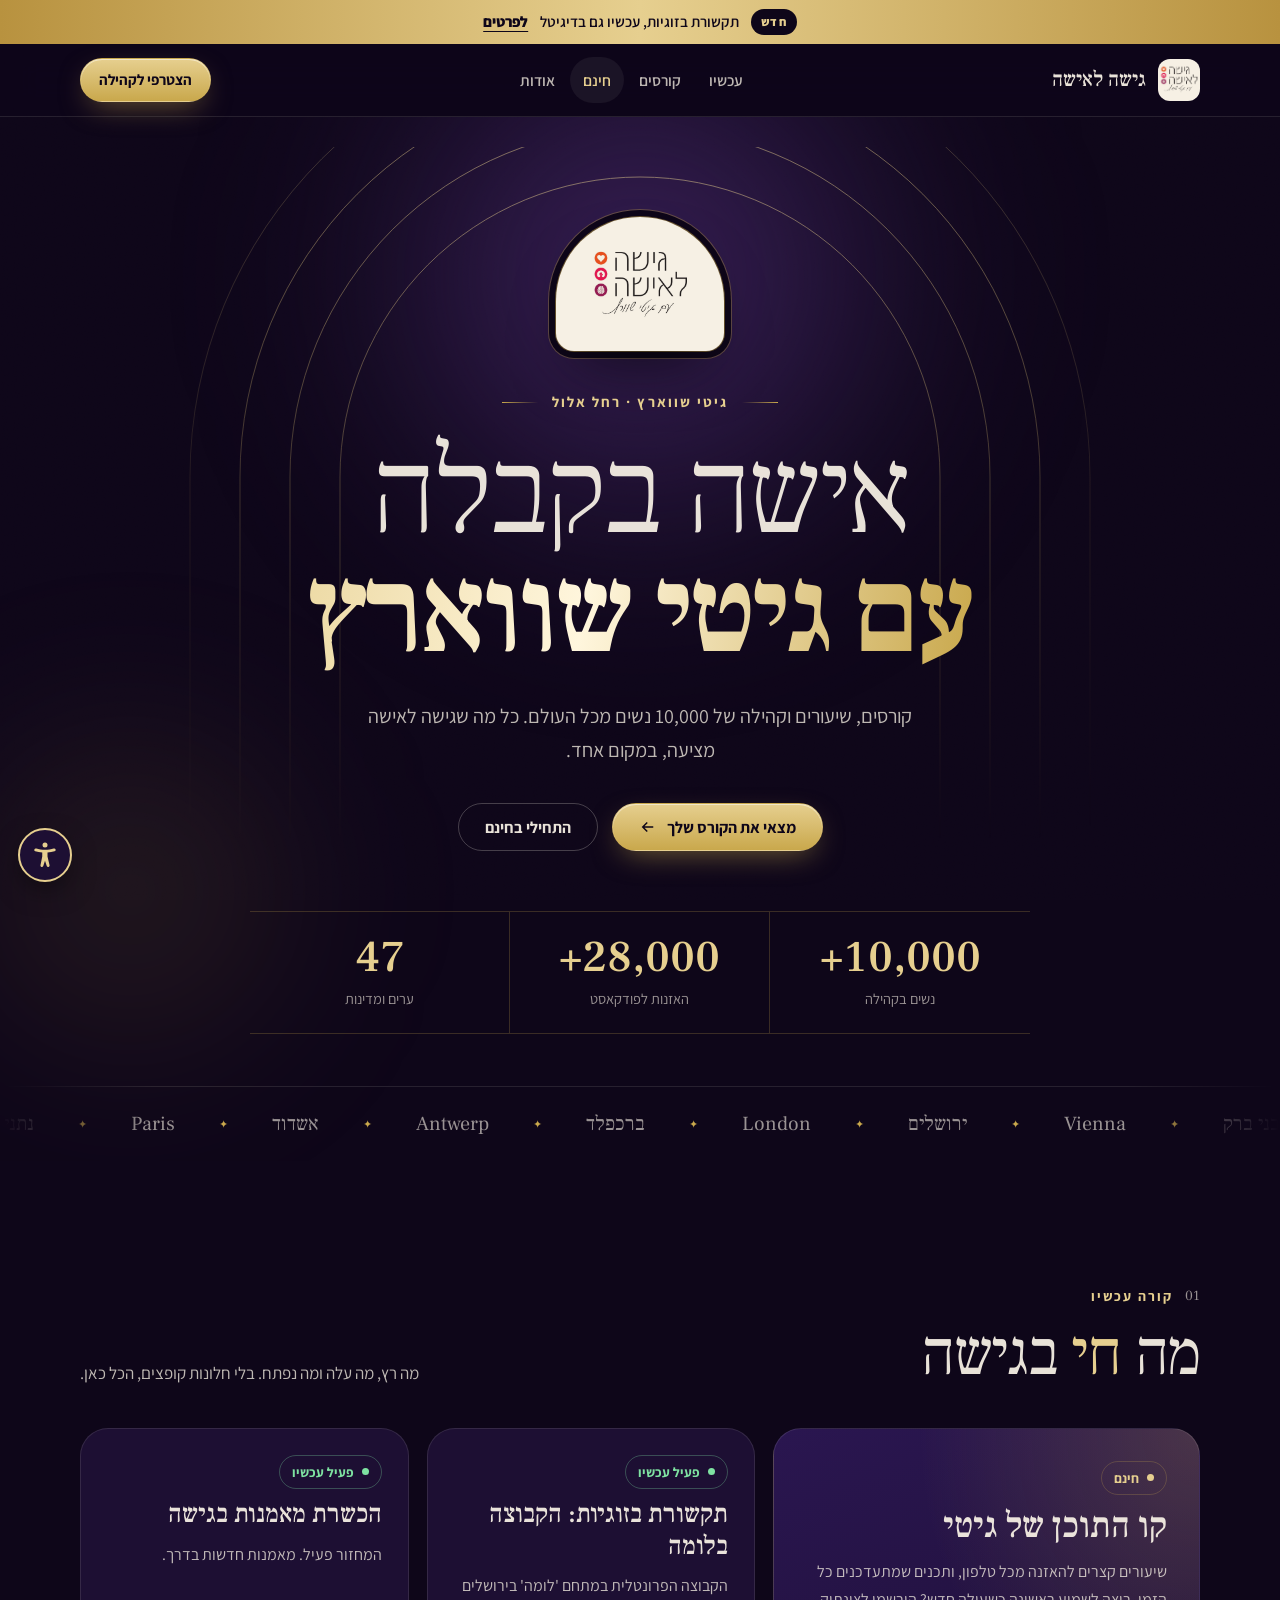
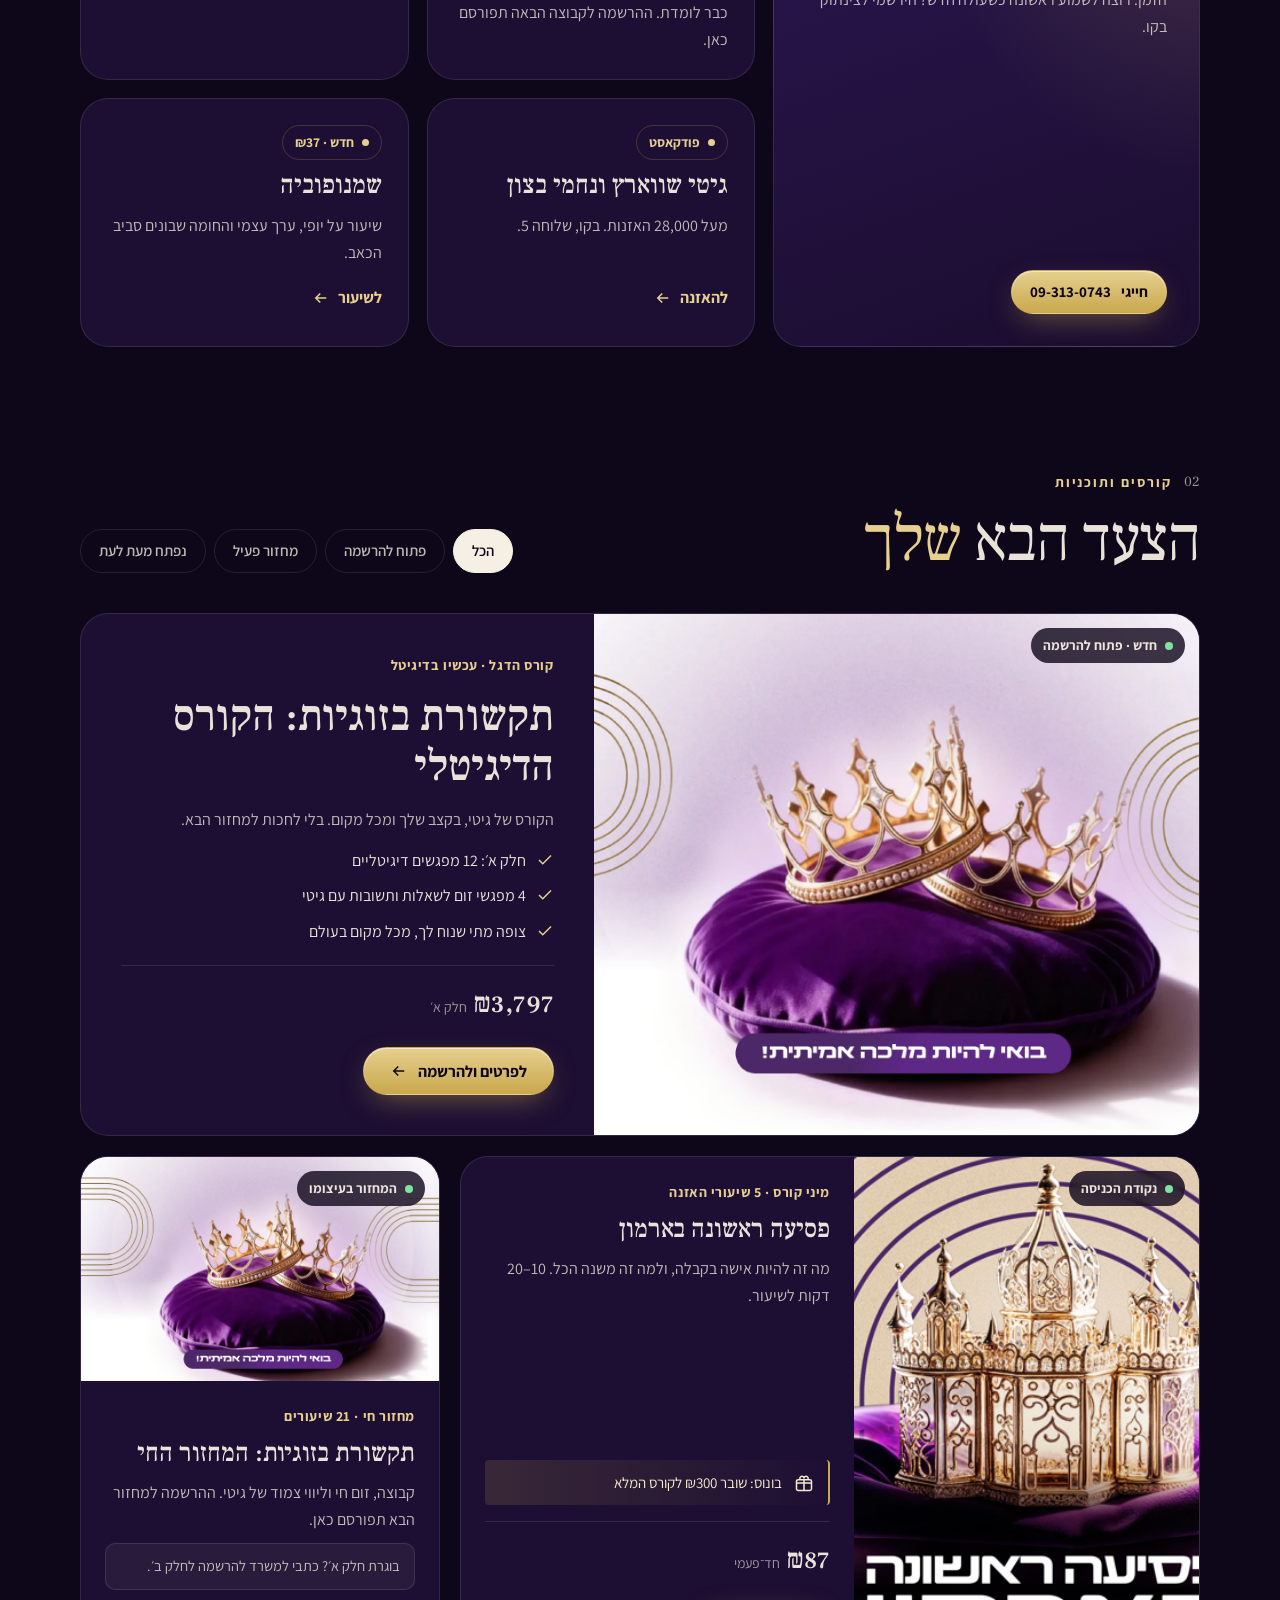
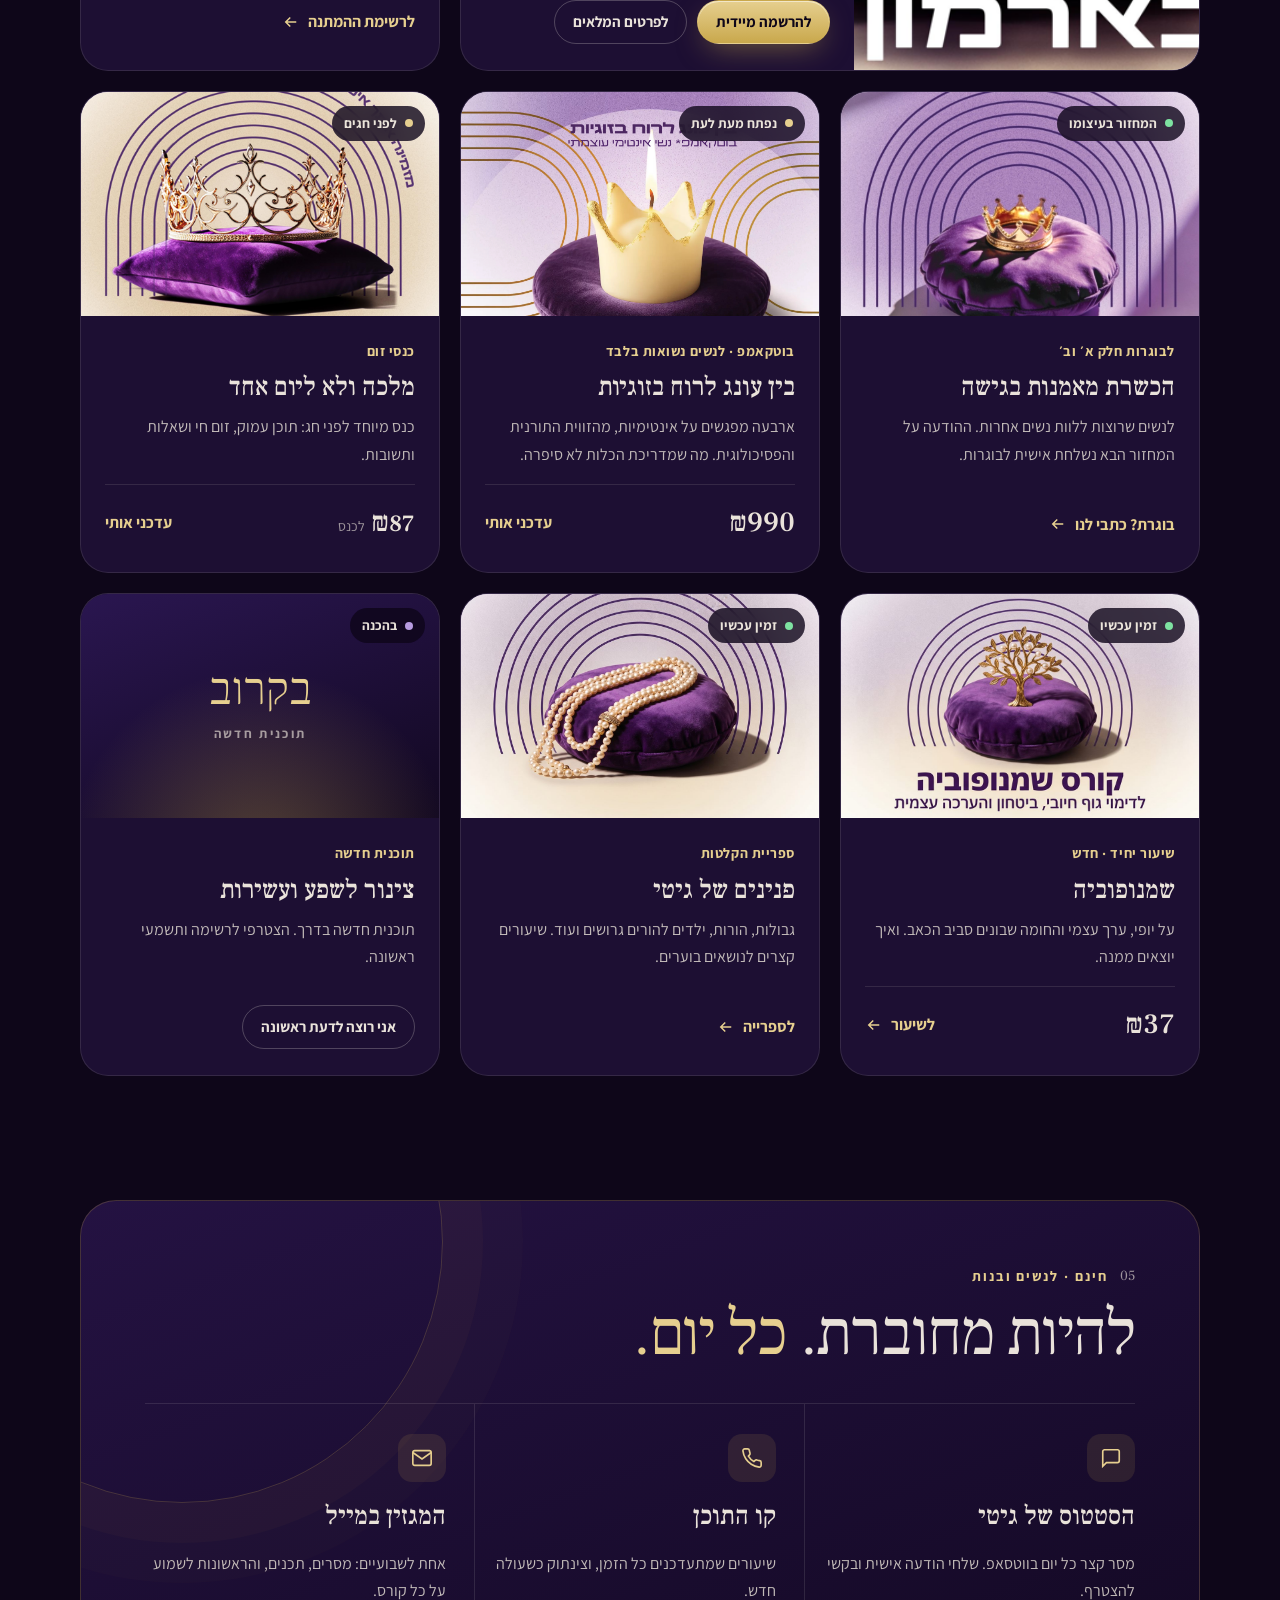
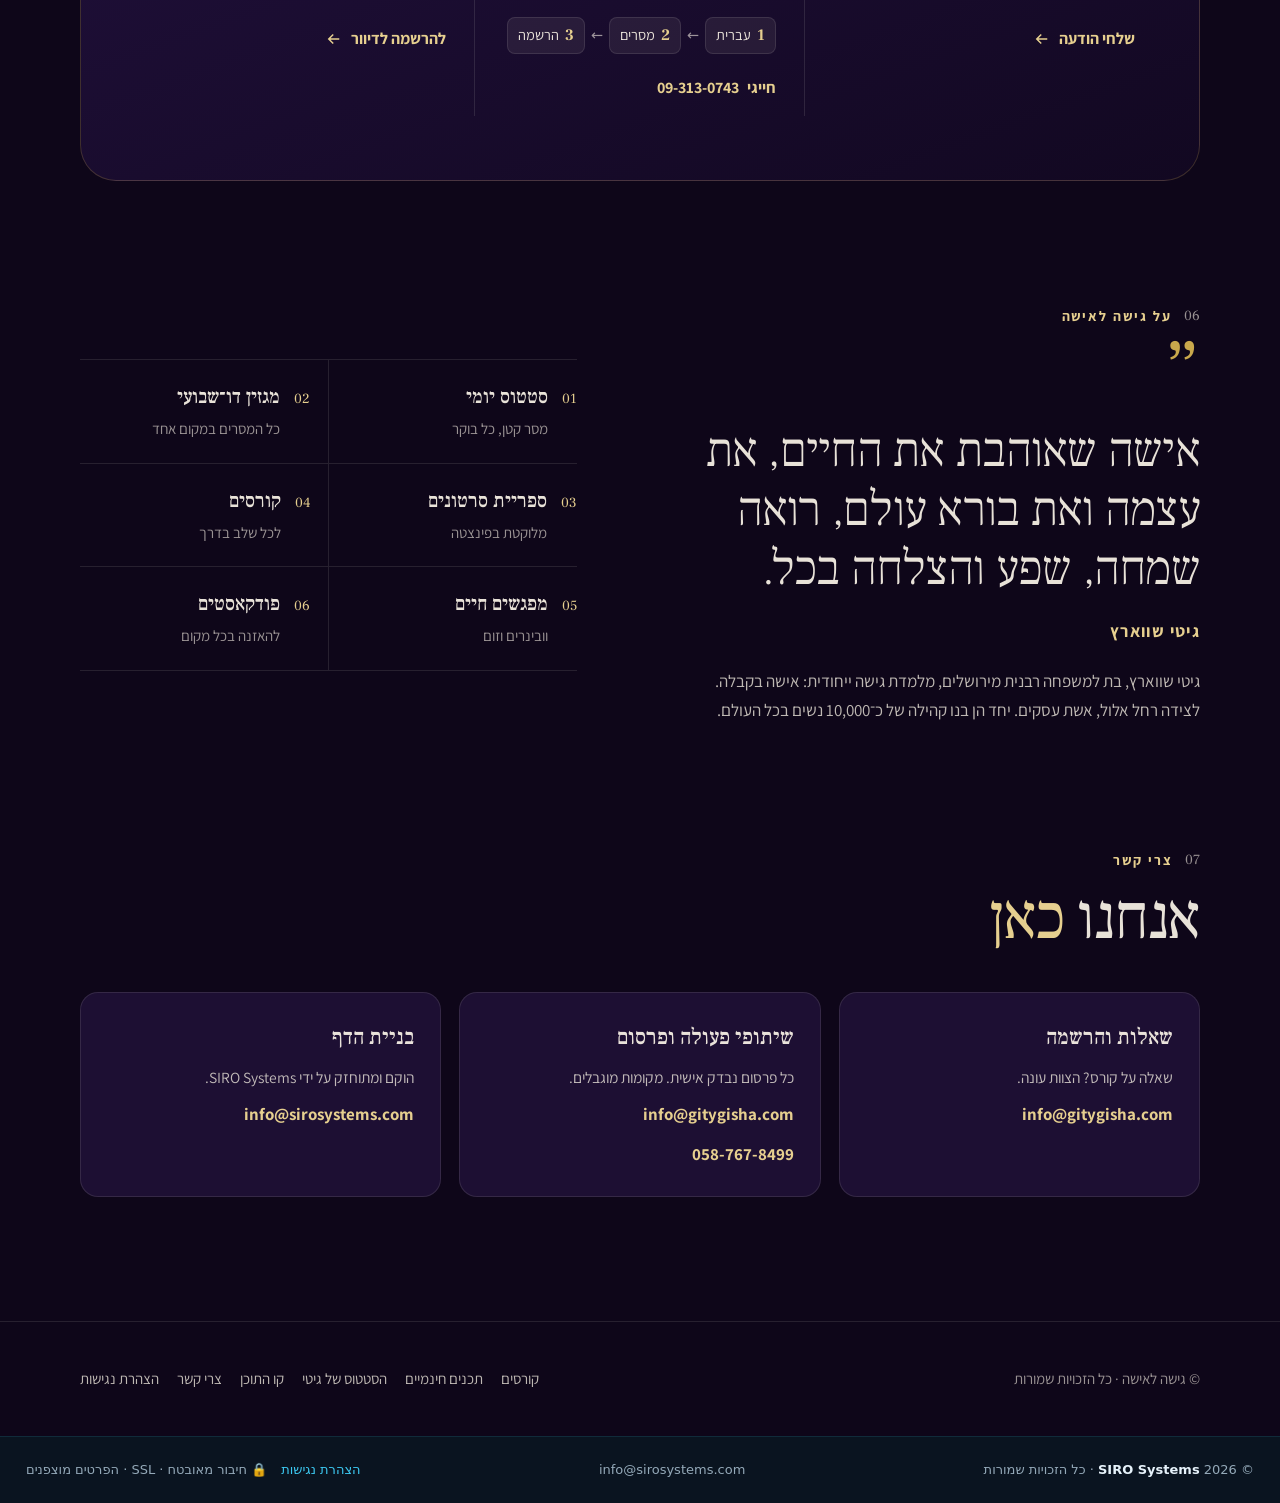
==== commit 3063a29f: "עדכון כרטיס הקבוצה בלומה (כבר לומדת) והסרת אזכור תשפ״ז Co-Authored-By: Claude Opus 5.5 <noreply@anth" ====
--- a/index.html
+++ b/index.html
@@ -96,8 +96,8 @@
       </article>
       <article class="now-card rv" style="--i:1">
         <span class="tag live"><span class="dot"></span>פעיל עכשיו</span>
-        <h3>תקשורת בזוגיות: המחזור בעיצומו</h3>
-        <p>הקבוצה באמצע הדרך. ההרשמה הבאה בתשפ״ז.</p>
+        <h3>תקשורת בזוגיות: הקבוצה בלומה</h3>
+        <p>הקבוצה הפרונטלית במתחם 'לומה' בירושלים כבר לומדת. ההרשמה לקבוצה הבאה תפורסם כאן.</p>
       </article>
       <article class="now-card rv" style="--i:2">
         <span class="tag live"><span class="dot"></span>פעיל עכשיו</span>
@@ -173,7 +173,7 @@
         <div class="card-body">
           <div class="meta">מחזור חי · 21 שיעורים</div>
           <h3>תקשורת בזוגיות: המחזור החי</h3>
-          <p>קבוצה, זום חי וליווי צמוד של גיטי. ההרשמה הבאה תיפתח בתשפ״ז.</p>
+          <p>קבוצה, זום חי וליווי צמוד של גיטי. ההרשמה למחזור הבא תפורסם כאן.</p>
           <div class="note">בוגרת חלק א׳? כתבי למשרד להרשמה לחלק ב׳.</div>
           <a class="link-arrow" href="https://registrationform.ravpage.co.il/free" target="_blank" rel="noopener">לרשימת ההמתנה <span class="sr-only">(נפתח בחלון חדש)</span><svg viewBox="0 0 24 24" fill="none" stroke="currentColor" stroke-width="2" aria-hidden="true"><path d="M19 12H5M11 18l-6-6 6-6"/></svg></a>
         </div>
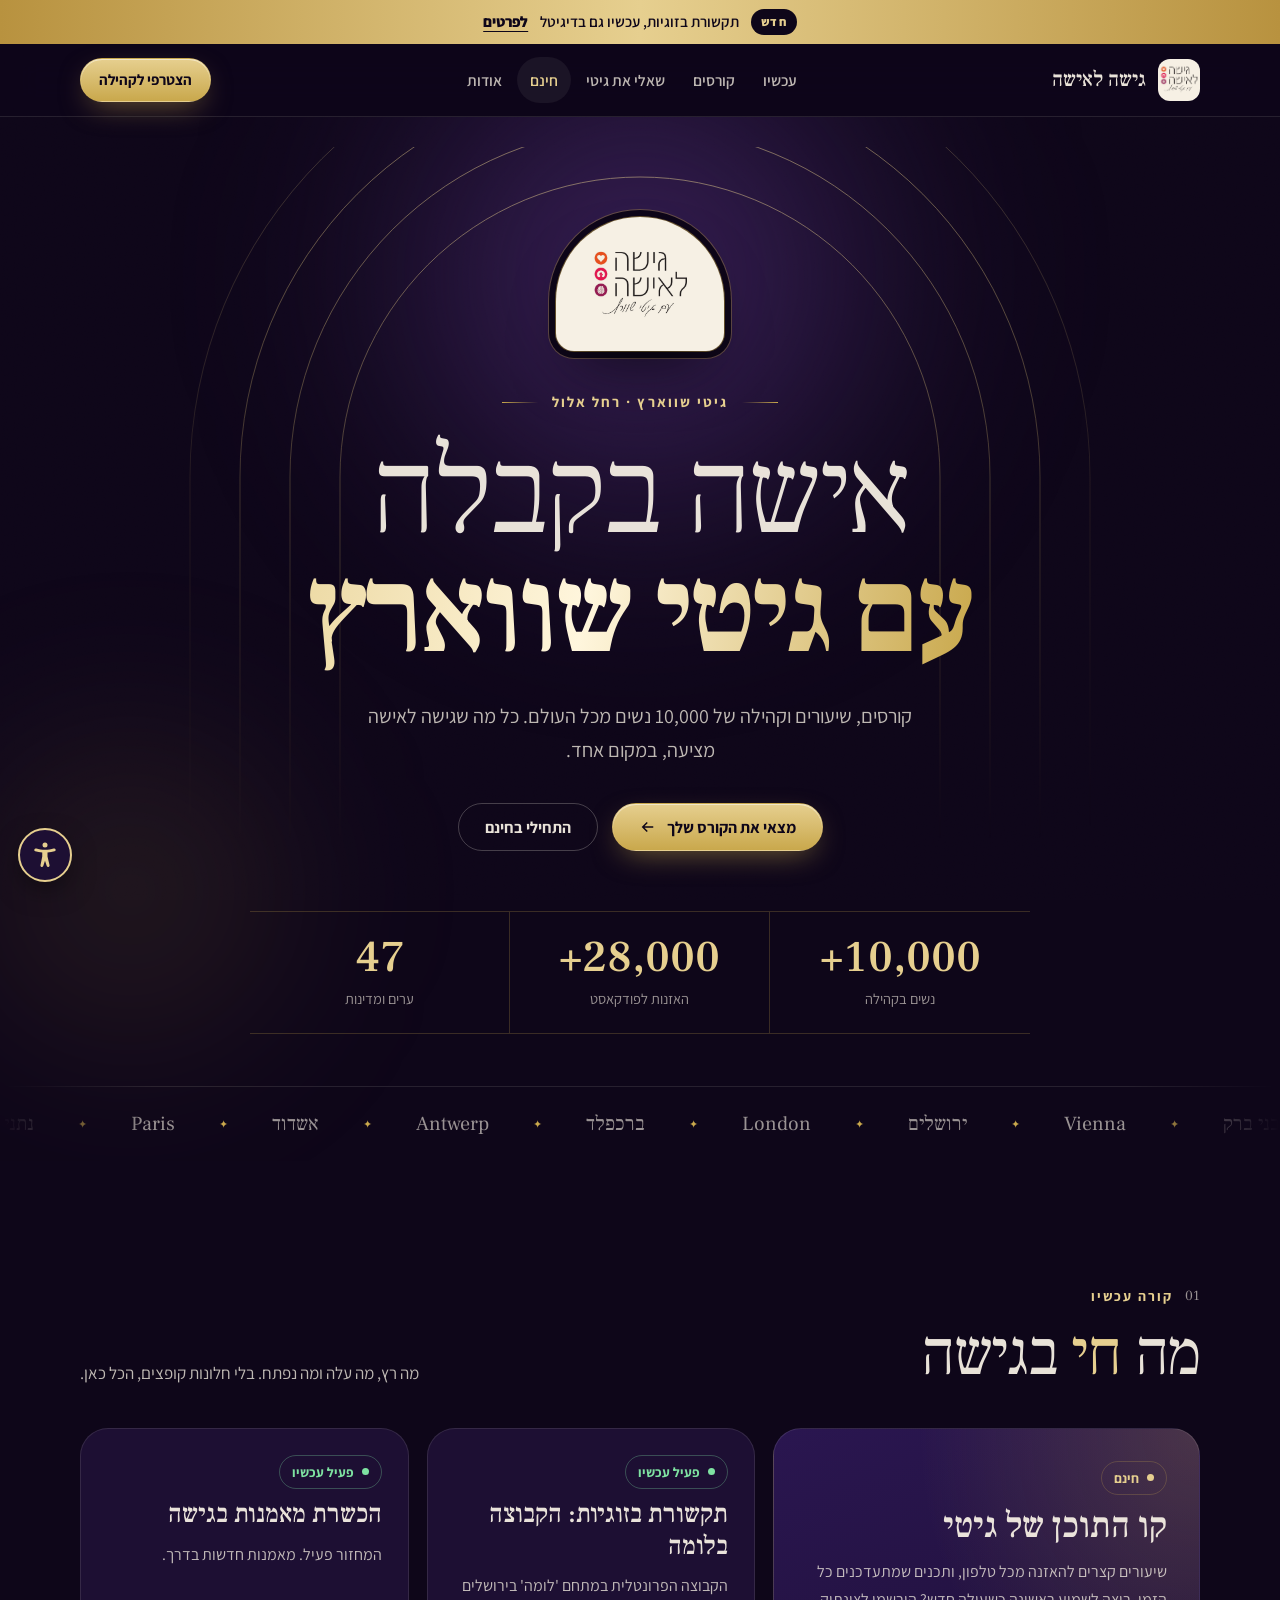
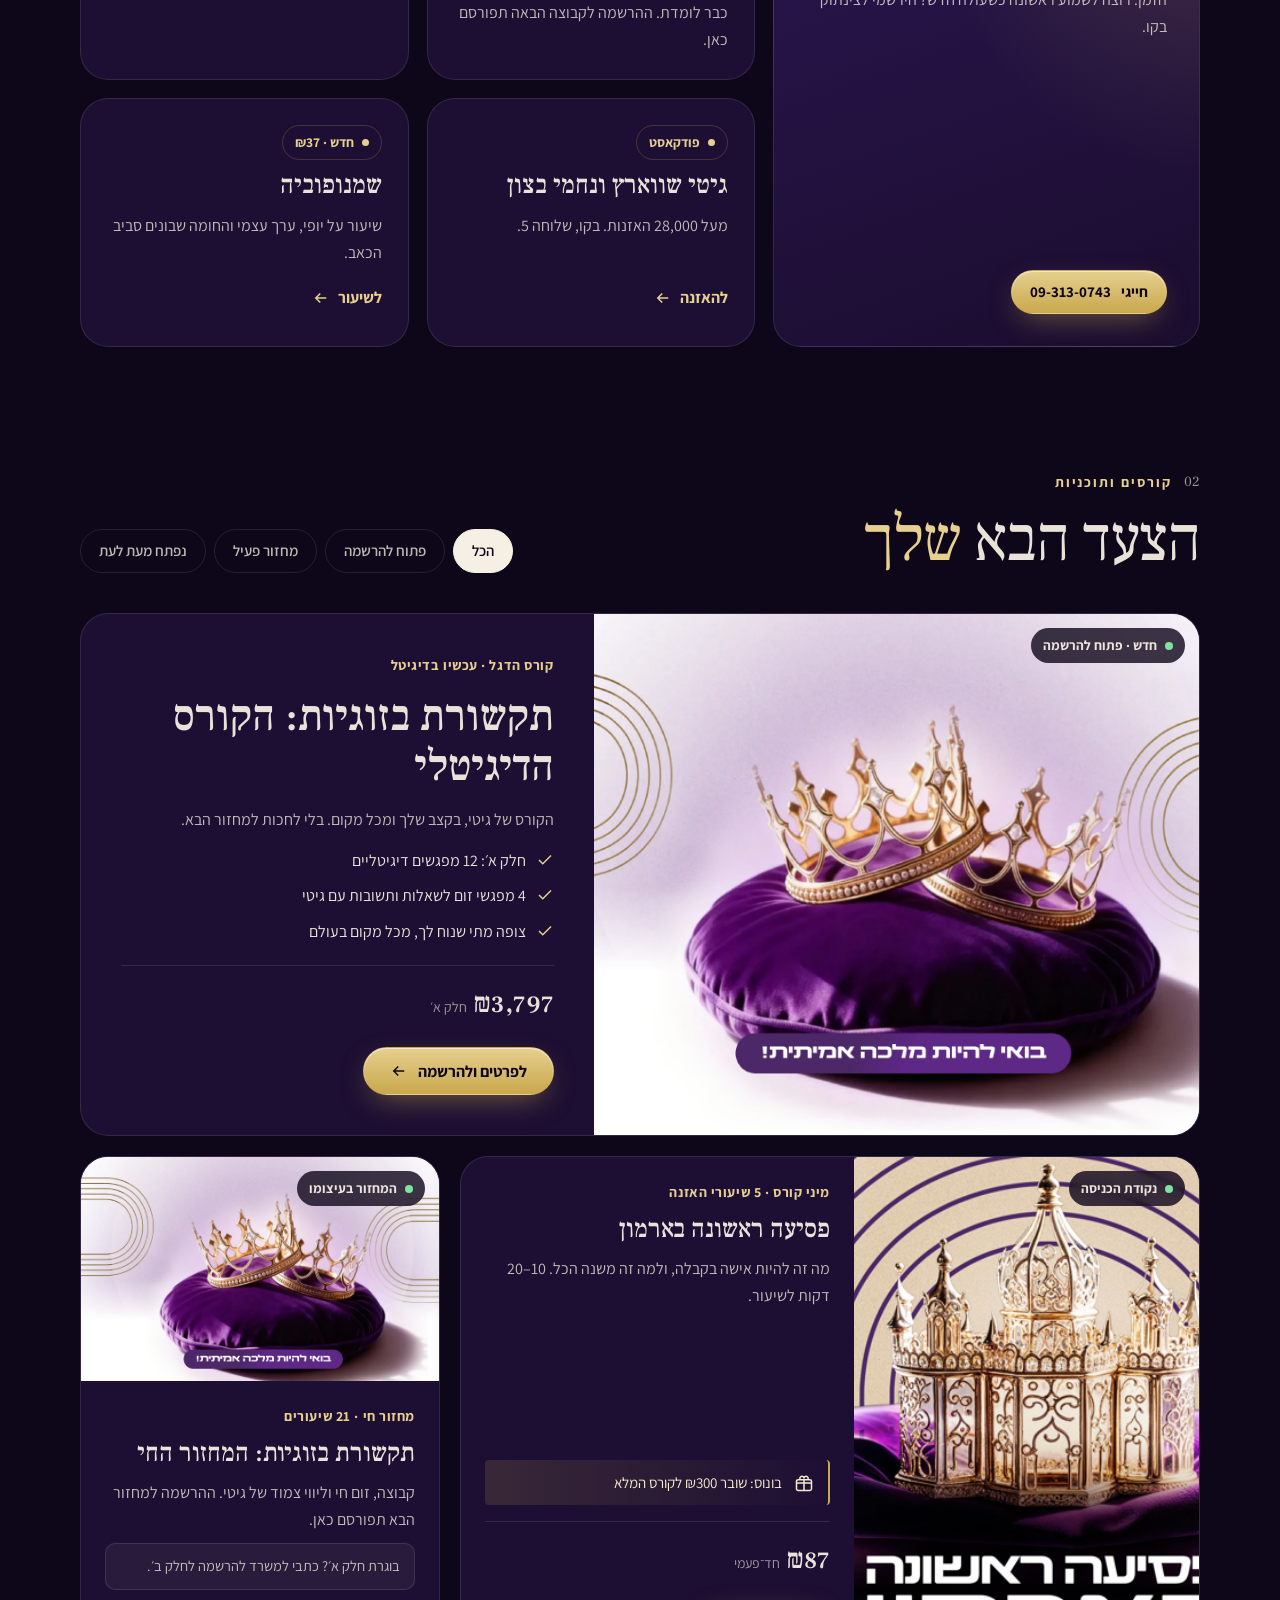
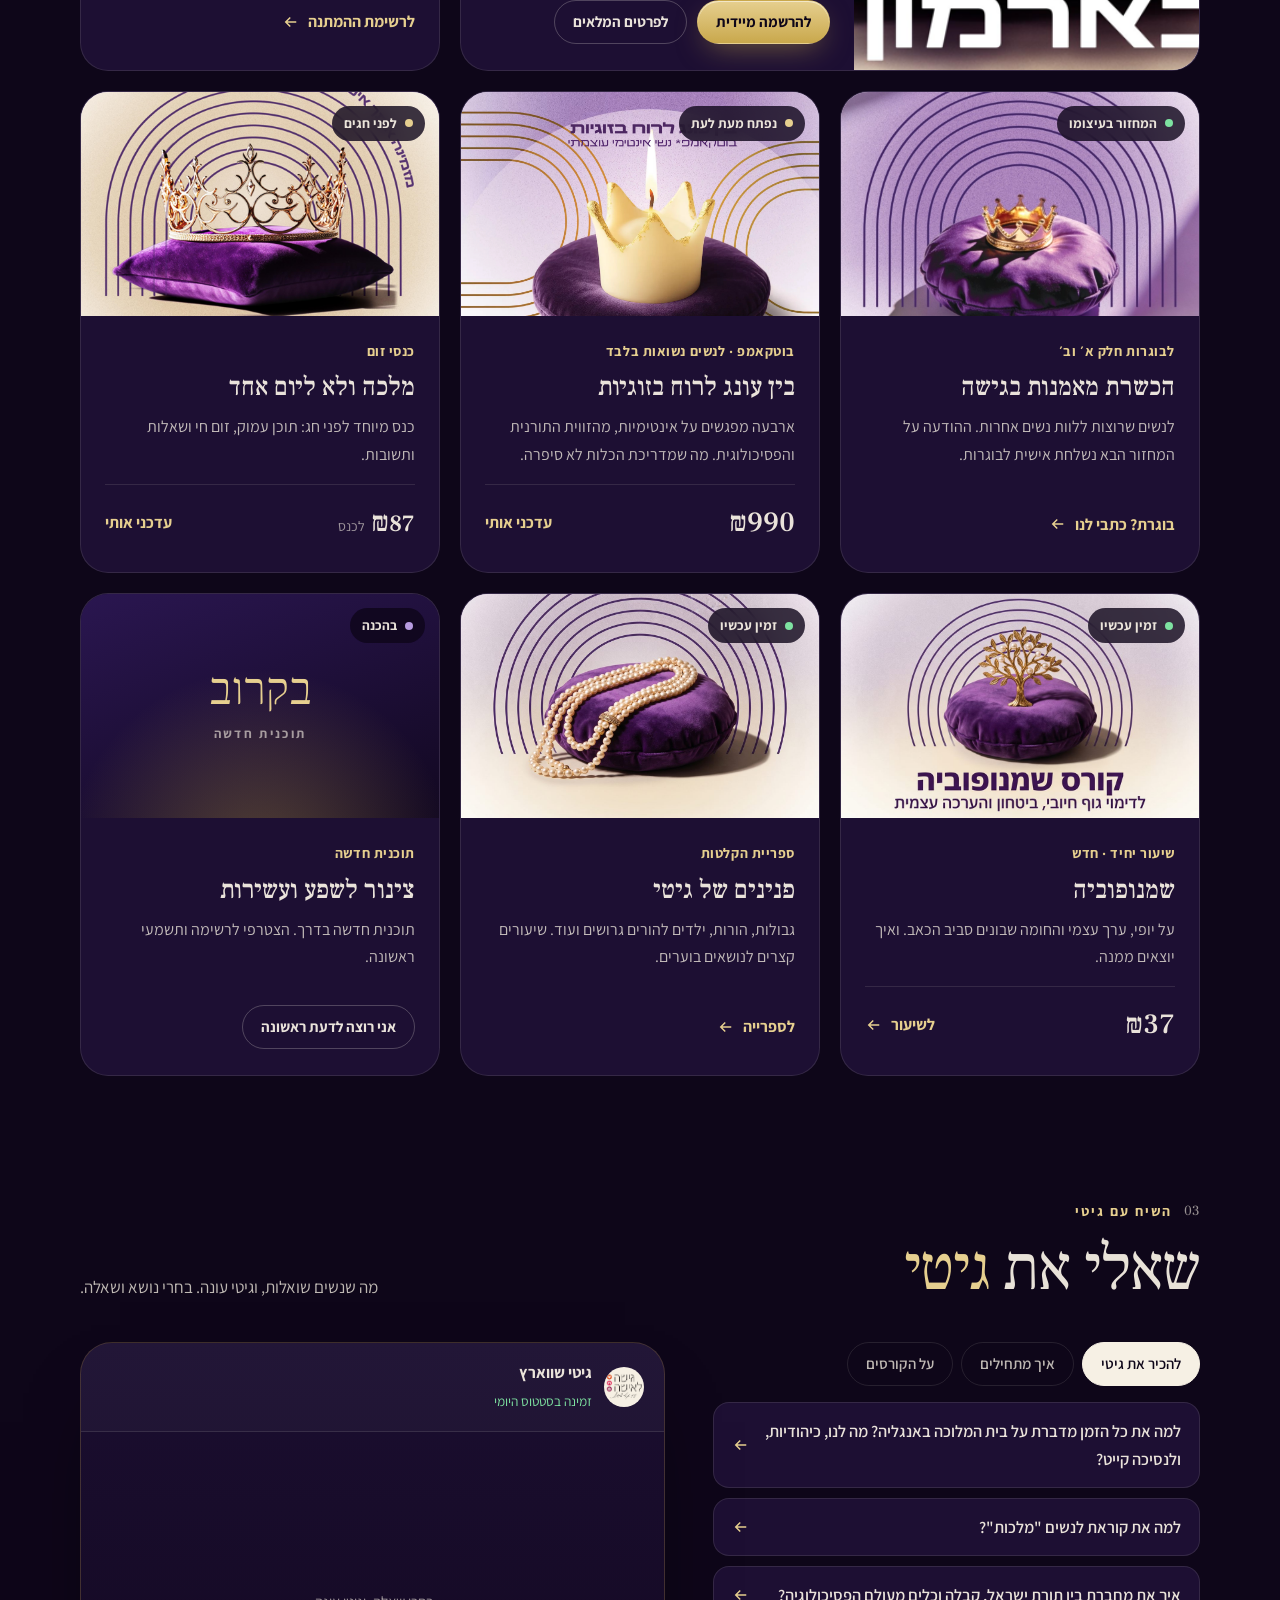
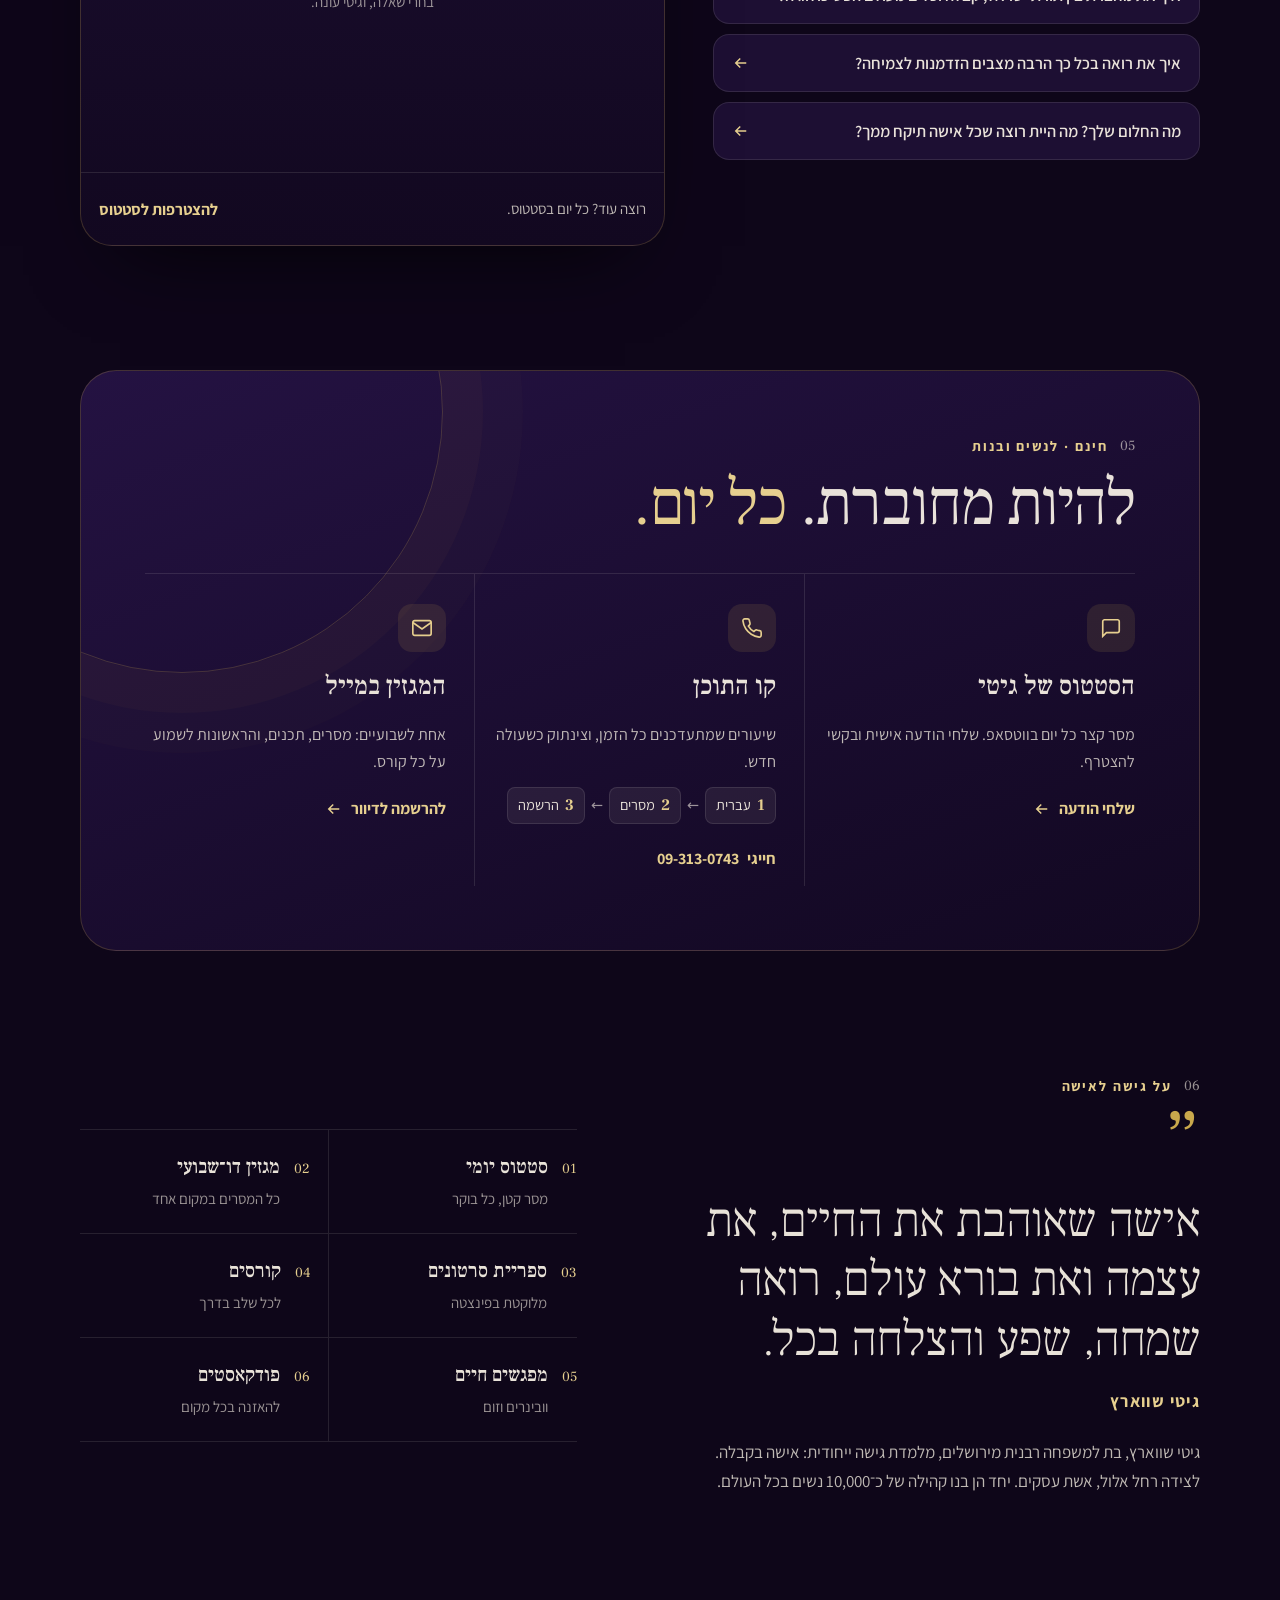
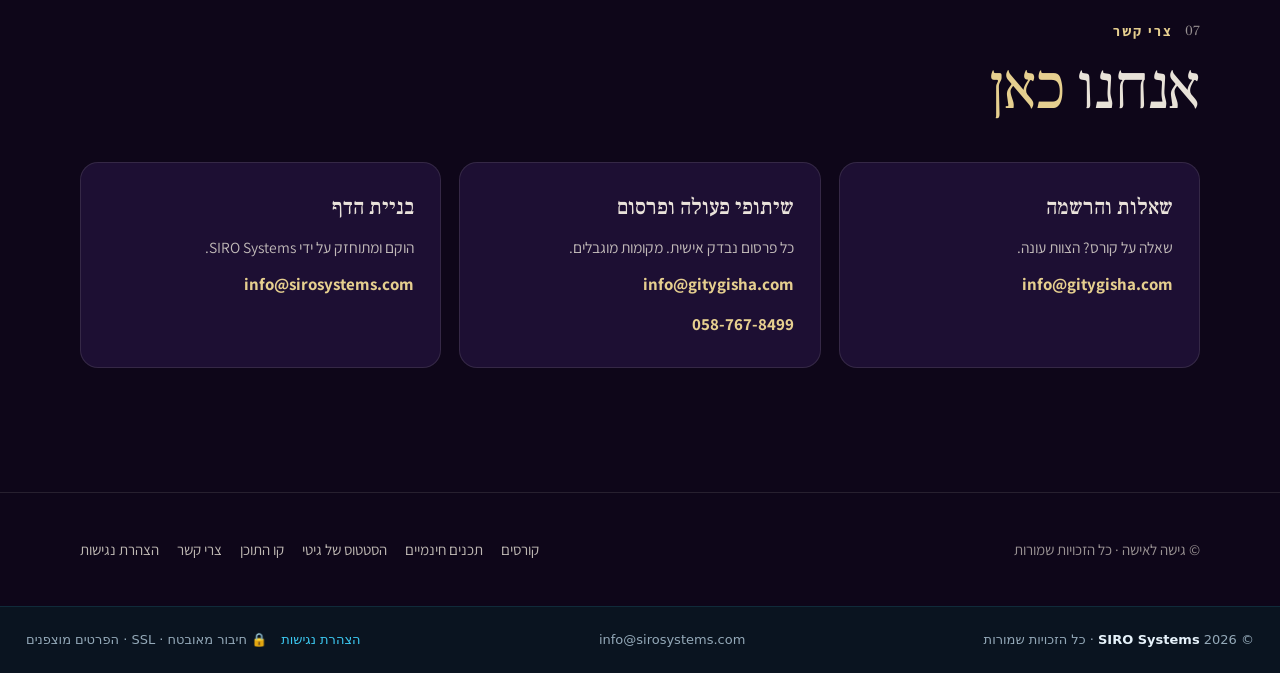
==== commit ef976681: "החזרת "שאלי את גיטי" עם 12 שאלות ותשובות אמיתיות של גיטי - השאלות מחולקות לשלושה נושאים: להכיר את גי" ====
--- a/index.html
+++ b/index.html
@@ -39,8 +39,8 @@
     <nav aria-label="ניווט ראשי"><ul class="nav-links">
       <li><a href="#now">עכשיו</a></li>
       <li><a href="#courses">קורסים</a></li>
+      <li><a href="#ask">שאלי את גיטי</a></li>
       <li hidden><a href="#voices">קולות</a></li>
-      <li hidden><a href="#ask">שאלי את גיטי</a></li>
       <li><a href="#free">חינם</a></li>
       <li><a href="#about">אודות</a></li>
     </ul></nav>
@@ -135,7 +135,7 @@
     <p class="sr-only" id="filter-status" aria-live="polite"></p>
 
     <div class="grid">
-      <article class="card feat rv" data-s="open">
+      <article class="card feat rv" data-s="open" id="c-tikshoret">
         <div class="card-media"><img src="pictures/tikshoret.png" alt="" width="797" height="560"><span class="status s-open">חדש · פתוח להרשמה</span></div>
         <div class="card-body">
           <div class="meta">קורס הדגל · עכשיו בדיגיטל</div>
@@ -153,7 +153,7 @@
         </div>
       </article>
 
-      <article class="card wide rv" data-s="open">
+      <article class="card wide rv" data-s="open" id="c-mini">
         <div class="card-media"><img src="pictures/mini-course.png" alt="" width="818" height="447" loading="lazy"><span class="status s-open">נקודת הכניסה</span></div>
         <div class="card-body">
           <div class="meta">מיני קורס · 5 שיעורי האזנה</div>
@@ -242,13 +242,41 @@
   </div>
 </section>
 
-<!-- 03 VOICES -->
+<!-- 03 ASK GITTY: שאלות ותשובות אמיתיות של גיטי (נשלחו בנובמבר 2026). התוכן ב-assets/site.js, מערך qa -->
+<section class="sec sec-tight" id="ask" aria-labelledby="a-t">
+  <div class="wrap">
+    <div class="sec-head rv">
+      <div><div class="kicker"><i>03</i> השיח עם גיטי</div><h2 class="sec-title" id="a-t">שאלי את <em>גיטי</em></h2></div>
+      <p class="sec-sub">מה שנשים שואלות, וגיטי עונה. בחרי נושא ושאלה.</p>
+    </div>
+    <div class="chat-wrap rv">
+      <div>
+        <div class="filters q-topics" id="q-topics" role="group" aria-label="נושאי השאלות">
+          <button class="filter" type="button" aria-pressed="true" data-g="gitty">להכיר את גיטי</button>
+          <button class="filter" type="button" aria-pressed="false" data-g="start">איך מתחילים</button>
+          <button class="filter" type="button" aria-pressed="false" data-g="courses">על הקורסים</button>
+        </div>
+        <div class="q-list" id="q-list" role="group" aria-label="שאלות לגיטי"></div>
+      </div>
+      <div class="phone">
+        <div class="phone-top">
+          <span class="brand-mark"><img src="pictures/logo.jpeg" alt="" width="48" height="35"></span>
+          <div><b>גיטי שווארץ</b><span id="chat-state">זמינה בסטטוס היומי</span></div>
+        </div>
+        <div class="thread" id="thread" aria-live="polite"><p class="chat-hint">בחרי שאלה, וגיטי עונה.</p></div>
+        <div class="chat-foot"><span>רוצה עוד? כל יום בסטטוס.</span><a class="link-arrow" href="https://wa.me/447791224946" target="_blank" rel="noopener">להצטרפות לסטטוס <span class="sr-only">(נפתח בחלון חדש)</span></a></div>
+      </div>
+    </div>
+  </div>
+</section>
+
+<!-- 04 VOICES -->
 <!-- ⚠ טקסטים לדוגמה בלבד. להחליף בציטוטים אמיתיים (באישור הכותבות) לפני העלייה לאוויר. -->
 <!-- TEMP-HIDDEN: מוסתר עד שיגיעו ציטוטים אמיתיים -->
 <section class="sec sec-tight" id="voices" aria-labelledby="v-t" hidden>
   <div class="wrap">
     <div class="sec-head rv">
-      <div><div class="kicker"><i>03</i> קולות מהקהילה</div><h2 class="sec-title" id="v-t">מה הן <em>מספרות</em></h2></div>
+      <div><div class="kicker"><i>04</i> קולות מהקהילה</div><h2 class="sec-title" id="v-t">מה הן <em>מספרות</em></h2></div>
       <p class="sec-sub">נשים מכל העולם, על הרגע שבו משהו זז.</p>
     </div>
     <div class="voices rv" id="voices-box">
@@ -260,29 +288,6 @@
           <button class="icon-btn" type="button" id="v-pause" aria-label="עצירת ההחלפה האוטומטית"><svg viewBox="0 0 24 24" fill="currentColor" aria-hidden="true"><rect x="6" y="5" width="4" height="14" rx="1"/><rect x="14" y="5" width="4" height="14" rx="1"/></svg></button>
           <button class="icon-btn" type="button" id="v-next" aria-label="הסיפור הבא"><svg viewBox="0 0 24 24" fill="none" stroke="currentColor" stroke-width="2" aria-hidden="true"><path d="m15 18-6-6 6-6"/></svg></button>
         </div>
-      </div>
-    </div>
-  </div>
-</section>
-
-<!-- 04 ASK GITTY -->
-<!-- ⚠ שאלות ותשובות לדוגמה. להחליף בשיח אמיתי עם גיטי לפני העלייה לאוויר. -->
-<!-- TEMP-HIDDEN: מוסתר עד שיגיעו שאלות-תשובות אמיתיות -->
-<section class="sec sec-tight" id="ask" aria-labelledby="a-t" hidden>
-  <div class="wrap">
-    <div class="sec-head rv">
-      <div><div class="kicker"><i>04</i> השיח עם גיטי</div><h2 class="sec-title" id="a-t">שאלי את <em>גיטי</em></h2></div>
-      <p class="sec-sub">השאלות שנשים שואלות כל יום. בחרי אחת.</p>
-    </div>
-    <div class="chat-wrap rv">
-      <div class="q-list" id="q-list" role="group" aria-label="שאלות לגיטי"></div>
-      <div class="phone">
-        <div class="phone-top">
-          <span class="brand-mark"><img src="pictures/logo.jpeg" alt="" width="48" height="35"></span>
-          <div><b>גיטי שווארץ</b><span id="chat-state">זמינה בסטטוס היומי</span></div>
-        </div>
-        <div class="thread" id="thread" aria-live="polite"><p class="chat-hint">בחרי שאלה, וגיטי עונה.</p></div>
-        <div class="chat-foot"><span>רוצה עוד? כל יום בסטטוס.</span><a class="link-arrow" href="https://wa.me/447791224946" target="_blank" rel="noopener">להצטרפות לסטטוס <span class="sr-only">(נפתח בחלון חדש)</span></a></div>
       </div>
     </div>
   </div>
--- a/assets/site.css
+++ b/assets/site.css
@@ -197,6 +197,8 @@
 /* CHAT */
 .chat-wrap{display:grid;grid-template-columns:1fr 1.2fr;gap:clamp(20px,4vw,48px);align-items:start}
 .q-list{display:flex;flex-direction:column;gap:10px}
+.q-topics{margin-bottom:16px}
+.q-btn[hidden]{display:none}
 .q-btn{display:flex;align-items:center;justify-content:space-between;gap:12px;text-align:start;width:100%;min-height:56px;padding:14px 18px;border-radius:16px;border:1px solid var(--line-2);background:var(--surface);cursor:pointer;font-size:16.5px;font-weight:600;color:var(--text);transition:border-color .25s,background .25s,transform .3s var(--ease)}
 .q-btn:hover{border-color:var(--line);transform:translateX(-3px)}
 .q-btn[aria-pressed="true"]{border-color:var(--gold-500);background:linear-gradient(90deg,rgba(201,168,76,.14),var(--surface))}
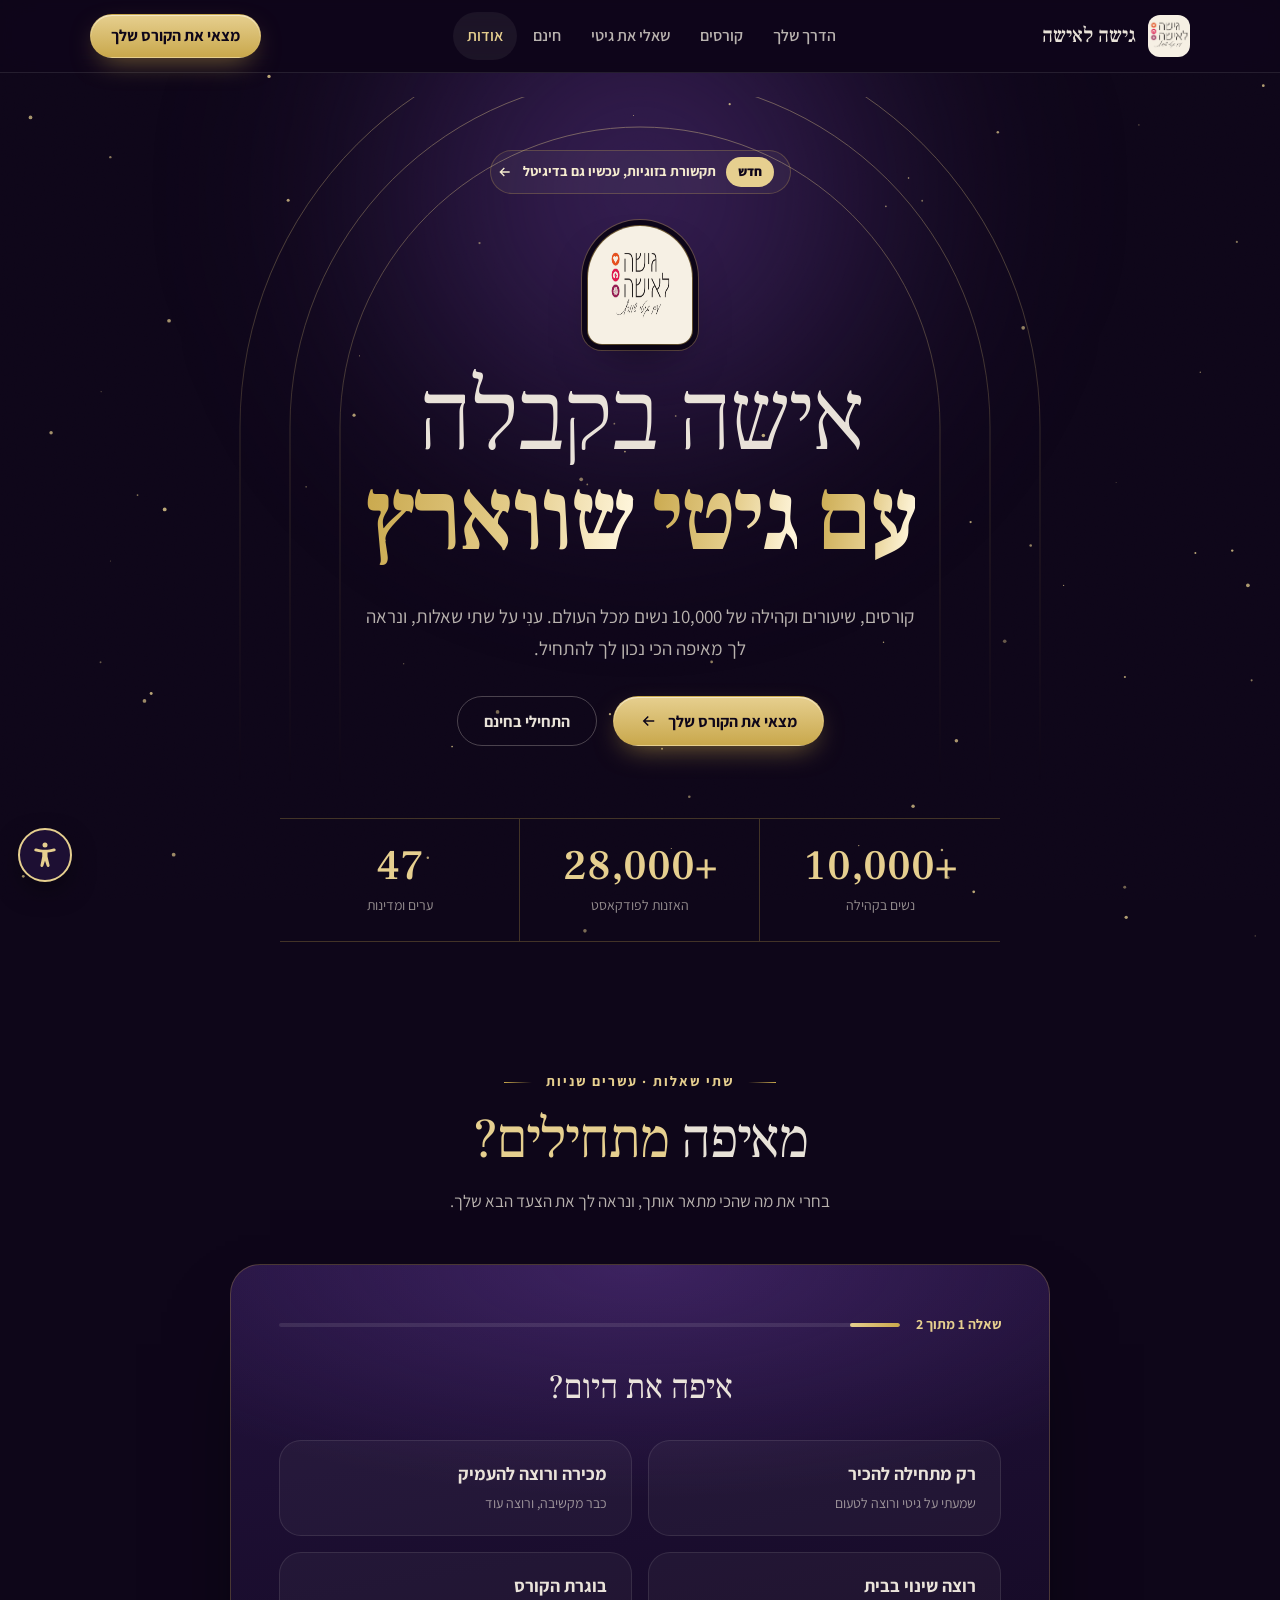
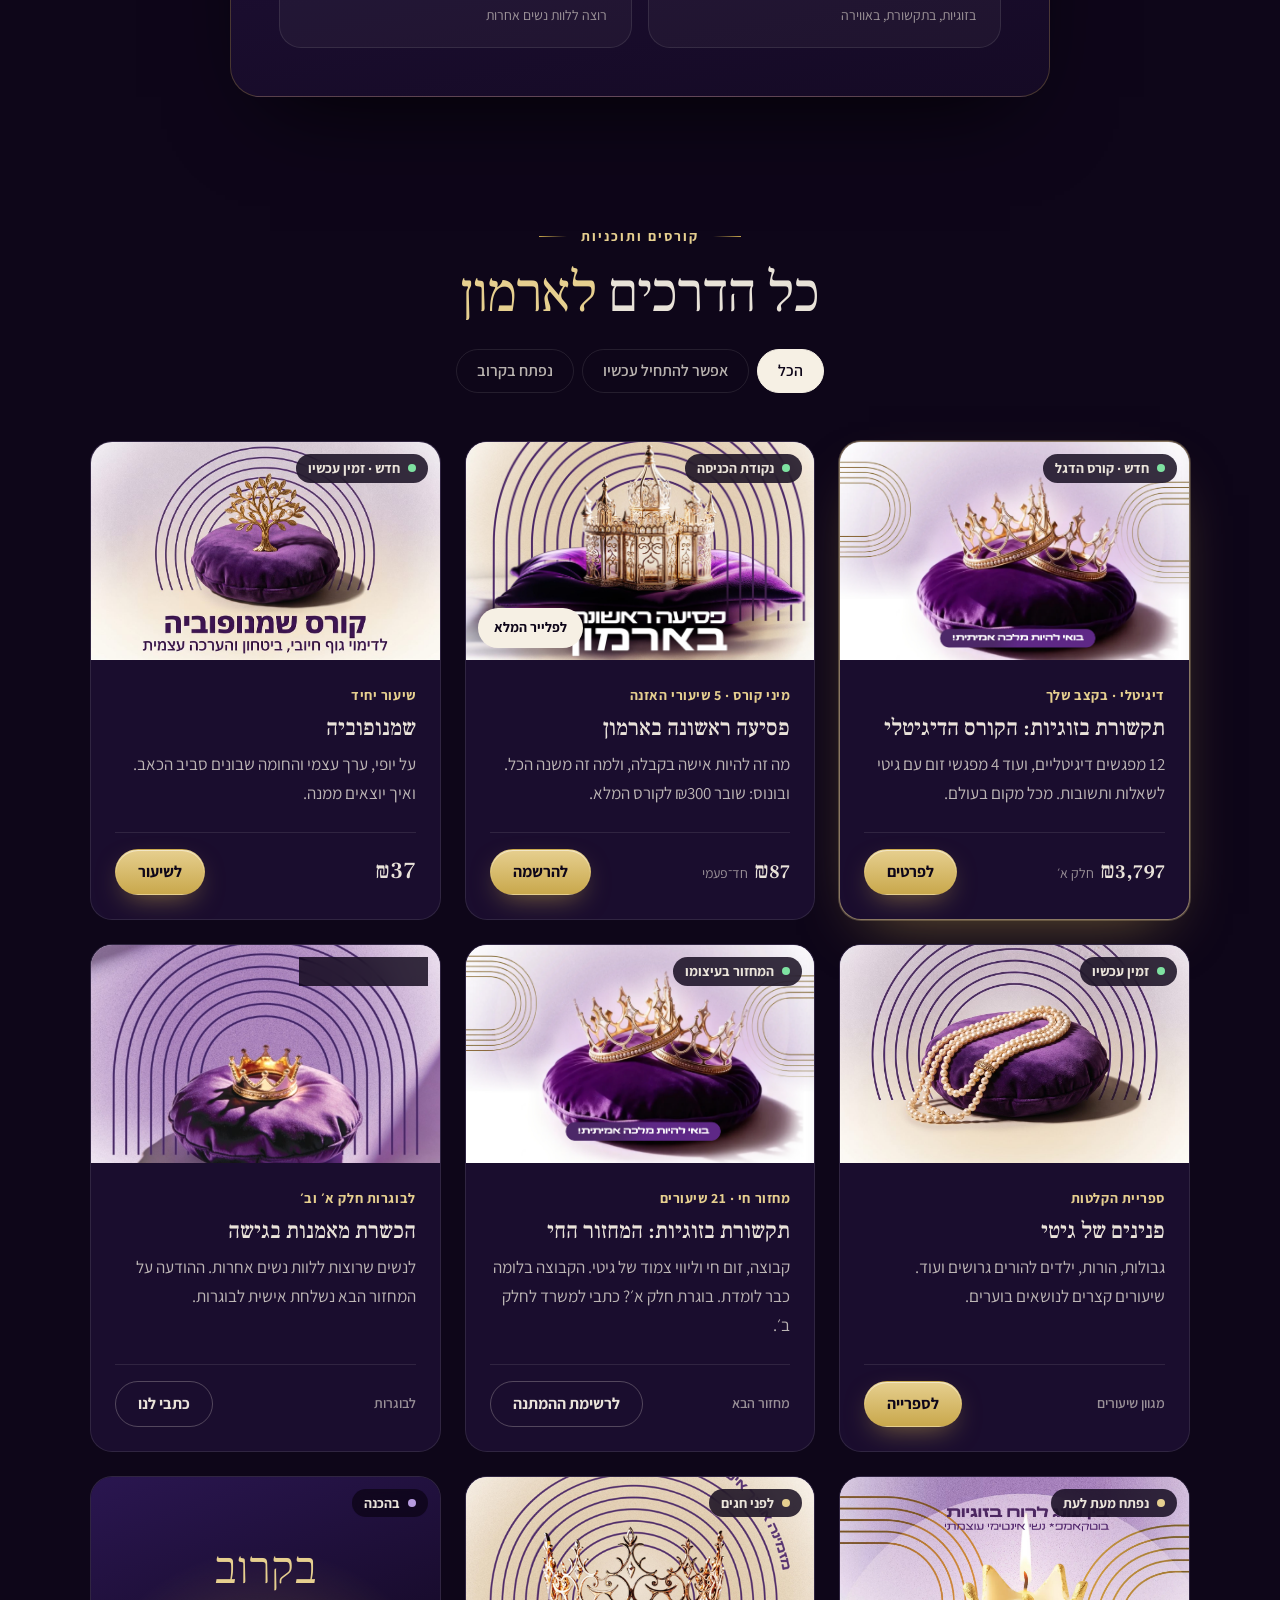
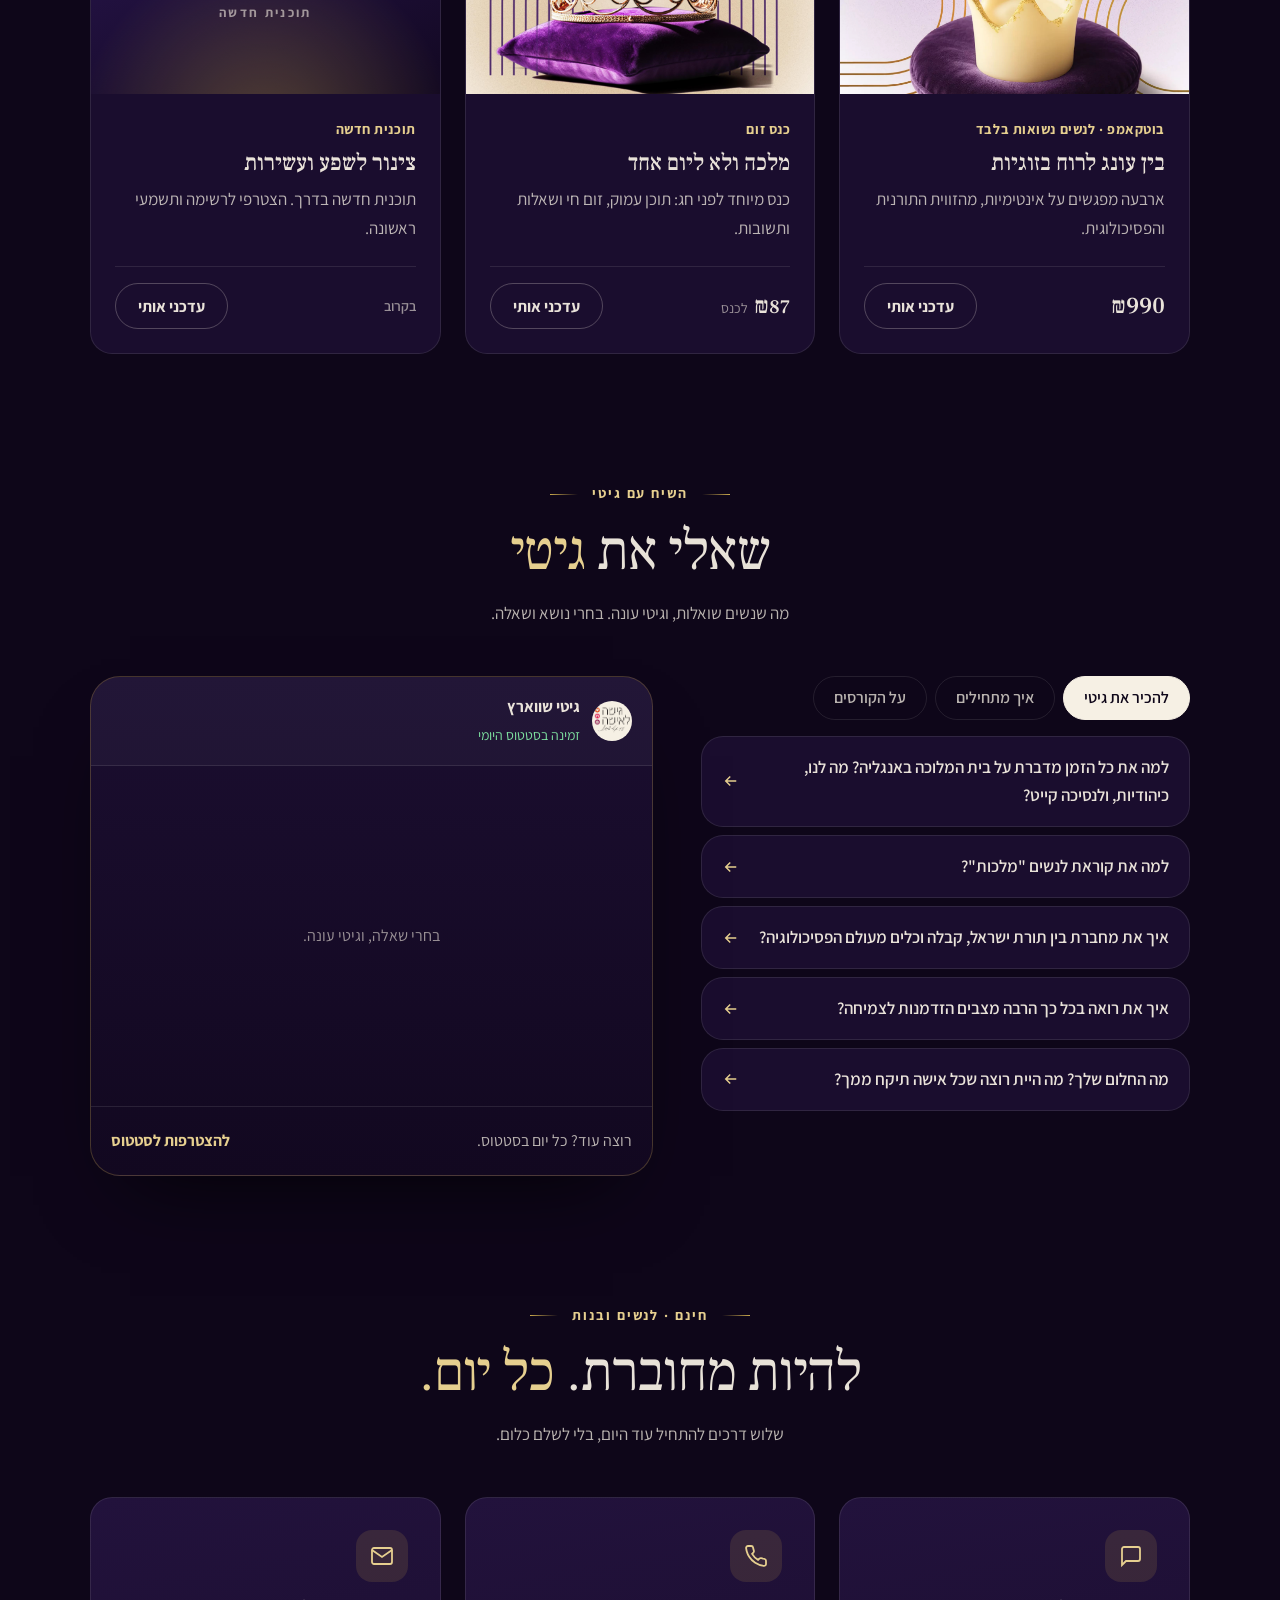
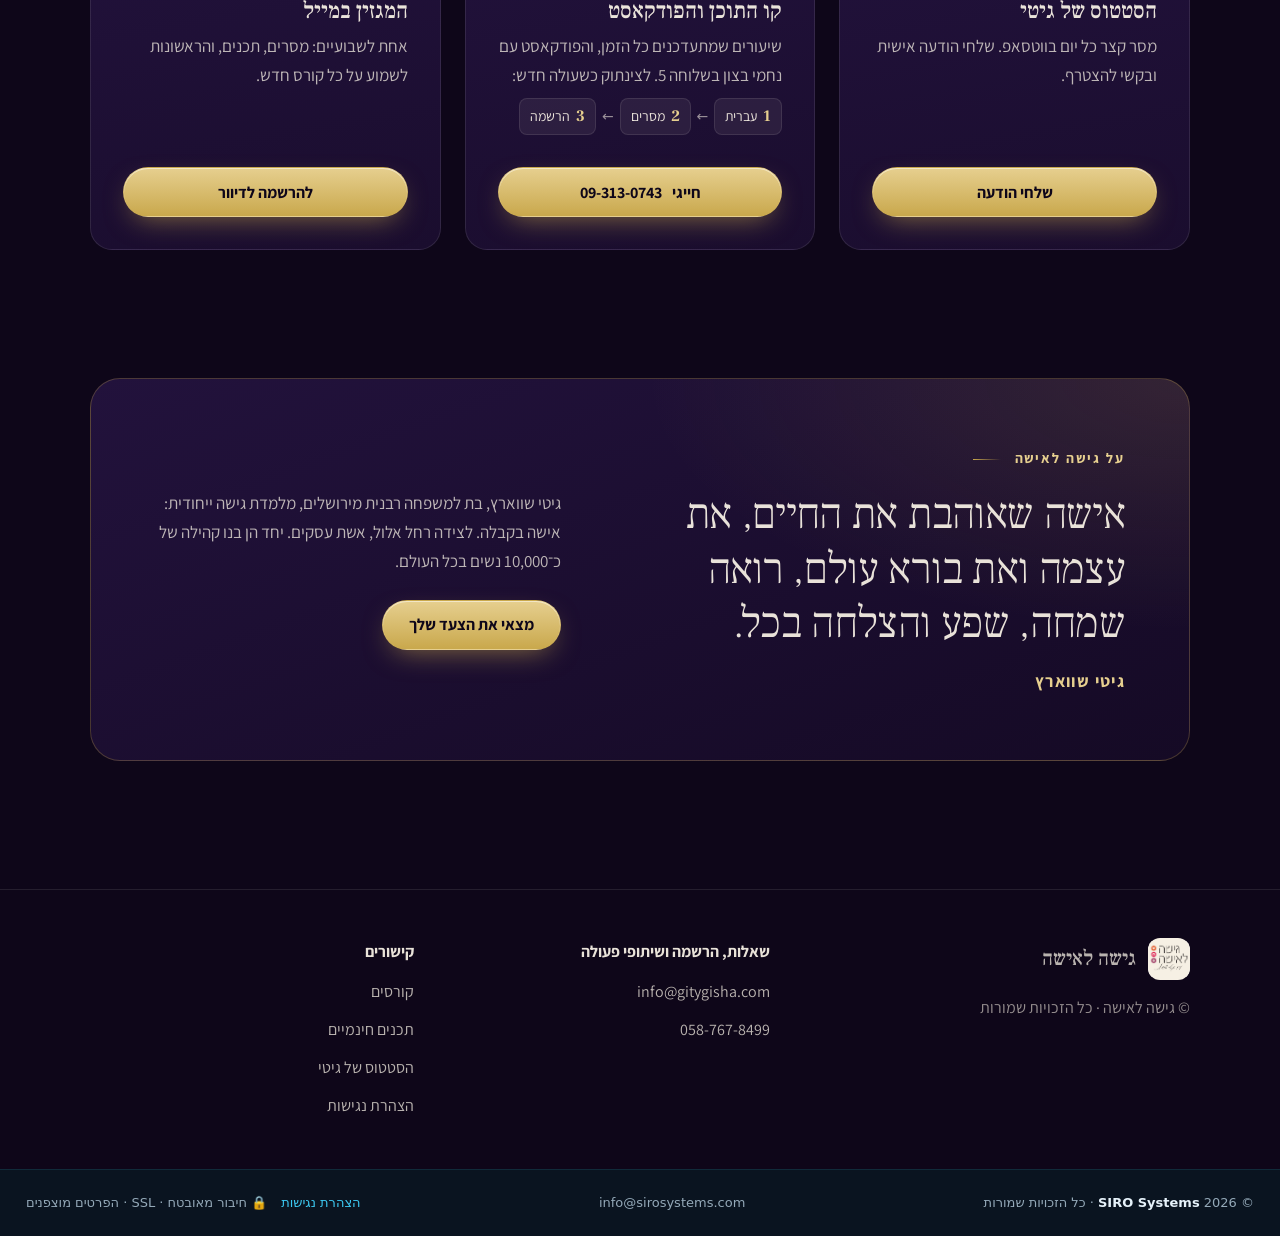
==== commit f425bb57: "עיצוב מחדש לדף ALLINONE: מסלול אחד ברור, מערכת אחידה וגימיקים - שאלון "מאיפה מתחילים?" (2 שאלות) עם " ====
--- a/index.html
+++ b/index.html
@@ -22,14 +22,6 @@
 <a href="#main" class="skip">דילוג לתוכן</a>
 <svg width="0" height="0" aria-hidden="true" style="position:absolute"><defs><linearGradient id="gl" x1="0" y1="0" x2="0" y2="1"><stop offset="0" stop-color="#E6CF8F" stop-opacity=".9"/><stop offset="1" stop-color="#C9A84C" stop-opacity="0"/></linearGradient></defs></svg>
 
-<div class="announce" role="region" aria-label="הודעה חדשה">
-  <div class="wrap">
-    <span class="pill-new">חדש</span>
-    <span>תקשורת בזוגיות, עכשיו גם בדיגיטל</span>
-    <a href="#courses">לפרטים</a>
-  </div>
-</div>
-
 <header class="nav">
   <div class="wrap">
     <a class="brand" href="#top" aria-label="גישה לאישה, לראש הדף">
@@ -37,216 +29,202 @@
       <span class="brand-name">גישה לאישה</span>
     </a>
     <nav aria-label="ניווט ראשי"><ul class="nav-links">
-      <li><a href="#now">עכשיו</a></li>
+      <li><a href="#path">הדרך שלך</a></li>
       <li><a href="#courses">קורסים</a></li>
       <li><a href="#ask">שאלי את גיטי</a></li>
       <li hidden><a href="#voices">קולות</a></li>
       <li><a href="#free">חינם</a></li>
       <li><a href="#about">אודות</a></li>
     </ul></nav>
-    <a class="btn btn-gold btn-sm" href="#free">הצטרפי לקהילה</a>
-  </div>
+    <a class="btn btn-gold nav-cta" href="#path">מצאי את הקורס שלך</a>
+  </div>
+  <div class="nav-thread" aria-hidden="true"><span id="thread-fill"></span></div>
 </header>
 
 <main id="main">
 
 <!-- HERO -->
 <section class="hero" id="top" aria-labelledby="hero-t">
-  <div class="glow glow-1" aria-hidden="true"></div><div class="glow glow-2" aria-hidden="true"></div>
+  <canvas class="dust" id="dust" aria-hidden="true"></canvas>
+  <div class="glow glow-1" aria-hidden="true"></div>
   <svg class="arches" viewBox="0 0 1100 700" aria-hidden="true">
     <path d="M250 700V330a300 300 0 0 1 600 0v370"/>
     <path d="M200 700V330a350 350 0 0 1 700 0v370"/>
     <path d="M150 700V330a400 400 0 0 1 800 0v370"/>
-    <path d="M100 700V330a450 450 0 0 1 900 0v370" style="opacity:.5"/>
   </svg>
   <div class="wrap hero-inner">
-    <div class="seal rv"><img src="pictures/logo.jpeg" alt="גישה לאישה עם גיטי שווארץ" width="128" height="94"></div>
-    <div class="eyebrow rv" style="--i:1">גיטי שווארץ · רחל אלול</div>
-    <h1 class="rv" style="--i:2" id="hero-t">אישה בקבלה <b>עם גיטי שווארץ</b></h1>
-    <p class="lede rv" style="--i:3">קורסים, שיעורים וקהילה של 10,000 נשים מכל העולם. כל מה שגישה לאישה מציעה, במקום אחד.</p>
+    <a class="hero-badge rv" href="#c-tikshoret"><span class="pill-new">חדש</span>תקשורת בזוגיות, עכשיו גם בדיגיטל<svg viewBox="0 0 24 24" fill="none" stroke="currentColor" stroke-width="2" aria-hidden="true"><path d="M19 12H5M11 18l-6-6 6-6"/></svg></a>
+    <div class="seal rv" style="--i:1"><img src="pictures/logo.jpeg" alt="גישה לאישה עם גיטי שווארץ" width="128" height="94"></div>
+    <h1 id="hero-t" class="hero-title"><span class="w">אישה</span> <span class="w">בקבלה</span> <b><span class="w">עם</span> <span class="w">גיטי</span> <span class="w">שווארץ</span></b></h1>
+    <p class="lede rv" style="--i:3">קורסים, שיעורים וקהילה של 10,000 נשים מכל העולם. ענִי על שתי שאלות, ונראה לך מאיפה הכי נכון לך להתחיל.</p>
     <div class="hero-ctas rv" style="--i:4">
-      <a class="btn btn-gold" href="#courses">מצאי את הקורס שלך
+      <a class="btn btn-gold" href="#path">מצאי את הקורס שלך
         <svg viewBox="0 0 24 24" fill="none" stroke="currentColor" stroke-width="2" aria-hidden="true"><path d="M19 12H5M11 18l-6-6 6-6"/></svg></a>
       <a class="btn btn-ghost" href="#free">התחילי בחינם</a>
     </div>
-    <div class="stats rv" style="--i:5">
-      <div class="stat"><div class="stat-n">10,000+</div><div class="stat-l">נשים בקהילה</div></div>
-      <div class="stat"><div class="stat-n">28,000+</div><div class="stat-l">האזנות לפודקאסט</div></div>
-      <div class="stat"><div class="stat-n">47</div><div class="stat-l">ערים ומדינות</div></div>
-    </div>
-  </div>
-  <div class="marquee" role="img" aria-label="חברות הקהילה מבני ברק, ירושלים, לונדון, אנטוורפן, ניו יורק ועוד עשרות מקומות בעולם">
-    <div class="marquee-track" id="mq" aria-hidden="true"></div>
-  </div>
-</section>
-
-<!-- 01 NOW -->
-<section class="sec" id="now" aria-labelledby="now-t">
-  <div class="wrap">
-    <div class="sec-head rv">
-      <div><div class="kicker"><i>01</i> קורה עכשיו</div><h2 class="sec-title" id="now-t">מה <em>חי</em> בגישה</h2></div>
-      <p class="sec-sub">מה רץ, מה עלה ומה נפתח. בלי חלונות קופצים, הכל כאן.</p>
-    </div>
-    <div class="now">
-      <article class="now-card feat rv">
-        <span class="tag"><span class="dot"></span>חינם</span>
-        <h3>קו התוכן של גיטי</h3>
-        <p>שיעורים קצרים להאזנה מכל טלפון, ותכנים שמתעדכנים כל הזמן. רוצה לשמוע ראשונה כשעולה חדש? הירשמי לצינתוק בקו.</p>
-        <a class="btn btn-gold btn-sm" href="tel:+97293130743">חייגי <span dir="ltr">09‑313‑0743</span></a>
-      </article>
-      <article class="now-card rv" style="--i:1">
-        <span class="tag live"><span class="dot"></span>פעיל עכשיו</span>
-        <h3>תקשורת בזוגיות: הקבוצה בלומה</h3>
-        <p>הקבוצה הפרונטלית במתחם 'לומה' בירושלים כבר לומדת. ההרשמה לקבוצה הבאה תפורסם כאן.</p>
-      </article>
-      <article class="now-card rv" style="--i:2">
-        <span class="tag live"><span class="dot"></span>פעיל עכשיו</span>
-        <h3>הכשרת מאמנות בגישה</h3>
-        <p>המחזור פעיל. מאמנות חדשות בדרך.</p>
-      </article>
-      <article class="now-card rv" style="--i:3">
-        <span class="tag"><span class="dot"></span>פודקאסט</span>
-        <h3>גיטי שווארץ ונחמי בצון</h3>
-        <p>מעל 28,000 האזנות. בקו, שלוחה 5.</p>
-        <a class="link-arrow" href="tel:+97293130743">להאזנה <svg viewBox="0 0 24 24" fill="none" stroke="currentColor" stroke-width="2" aria-hidden="true"><path d="M19 12H5M11 18l-6-6 6-6"/></svg></a>
-      </article>
-      <article class="now-card rv" style="--i:4">
-        <span class="tag"><span class="dot"></span>חדש · ₪37</span>
-        <h3>שמנופוביה</h3>
-        <p>שיעור על יופי, ערך עצמי והחומה שבונים סביב הכאב.</p>
-        <a class="link-arrow" href="https://my.schooler.biz/s/115640/shmenofob" target="_blank" rel="noopener">לשיעור <span class="sr-only">(נפתח בחלון חדש)</span><svg viewBox="0 0 24 24" fill="none" stroke="currentColor" stroke-width="2" aria-hidden="true"><path d="M19 12H5M11 18l-6-6 6-6"/></svg></a>
-      </article>
-    </div>
-  </div>
-</section>
-
-<!-- 02 COURSES -->
+    <dl class="stats rv" style="--i:5">
+      <div class="stat"><dt class="stat-l">נשים בקהילה</dt><dd class="stat-n" data-count="10000" data-plus>10,000+</dd></div>
+      <div class="stat"><dt class="stat-l">האזנות לפודקאסט</dt><dd class="stat-n" data-count="28000" data-plus>28,000+</dd></div>
+      <div class="stat"><dt class="stat-l">ערים ומדינות</dt><dd class="stat-n" data-count="47">47</dd></div>
+    </dl>
+  </div>
+</section>
+
+<!-- 1 · PATH FINDER -->
+<section class="sec" id="path" aria-labelledby="p-t">
+  <div class="wrap">
+    <div class="sec-head rv">
+      <p class="kicker">שתי שאלות · עשרים שניות</p>
+      <h2 class="sec-title" id="p-t">מאיפה <em>מתחילים?</em></h2>
+      <p class="sec-sub">בחרי את מה שהכי מתאר אותך, ונראה לך את הצעד הבא שלך.</p>
+    </div>
+
+    <div class="finder rv" id="finder">
+      <div class="f-top">
+        <span class="f-count" id="f-count">שאלה 1 מתוך 2</span>
+        <div class="f-bar" aria-hidden="true"><span id="f-bar"></span></div>
+      </div>
+
+      <div class="f-step" id="f-step1">
+        <h3 class="f-q" id="fq1" tabindex="-1">איפה את היום?</h3>
+        <div class="f-opts" role="group" aria-labelledby="fq1">
+          <button class="f-opt" type="button" data-a="new"><b>רק מתחילה להכיר</b><span>שמעתי על גיטי ורוצה לטעום</span></button>
+          <button class="f-opt" type="button" data-a="deep"><b>מכירה ורוצה להעמיק</b><span>כבר מקשיבה, ורוצה עוד</span></button>
+          <button class="f-opt" type="button" data-a="home"><b>רוצה שינוי בבית</b><span>בזוגיות, בתקשורת, באווירה</span></button>
+          <button class="f-opt" type="button" data-a="grad"><b>בוגרת הקורס</b><span>רוצה ללוות נשים אחרות</span></button>
+        </div>
+      </div>
+
+      <div class="f-step" id="f-step2" hidden>
+        <h3 class="f-q" id="fq2" tabindex="-1">כמה זמן יש לך ללמידה?</h3>
+        <div class="f-opts f-opts-3" role="group" aria-labelledby="fq2">
+          <button class="f-opt" type="button" data-t="min"><b>כמה דקות ביום</b><span>בדרך, במטבח, לפני השינה</span></button>
+          <button class="f-opt" type="button" data-t="week"><b>שעה בשבוע</b><span>בקצב שלי, מתי שנוח</span></button>
+          <button class="f-opt" type="button" data-t="frame"><b>מסגרת קבועה</b><span>עם קבוצה ומפגשים חיים</span></button>
+        </div>
+        <button class="link f-back" type="button" id="f-back">חזרה לשאלה הקודמת</button>
+      </div>
+
+      <div class="f-result" id="f-result" hidden tabindex="-1" aria-live="polite"></div>
+    </div>
+  </div>
+</section>
+
+<!-- 2 · COURSES -->
 <section class="sec sec-tight" id="courses" aria-labelledby="c-t">
   <div class="wrap">
     <div class="sec-head rv">
-      <div><div class="kicker"><i>02</i> קורסים ותוכניות</div><h2 class="sec-title" id="c-t">הצעד הבא <em>שלך</em></h2></div>
+      <p class="kicker">קורסים ותוכניות</p>
+      <h2 class="sec-title" id="c-t">כל הדרכים <em>לארמון</em></h2>
       <div class="filters" role="group" aria-label="סינון קורסים">
         <button class="filter" type="button" aria-pressed="true" data-f="all">הכל</button>
-        <button class="filter" type="button" aria-pressed="false" data-f="open">פתוח להרשמה</button>
-        <button class="filter" type="button" aria-pressed="false" data-f="live">מחזור פעיל</button>
-        <button class="filter" type="button" aria-pressed="false" data-f="season">נפתח מעת לעת</button>
+        <button class="filter" type="button" aria-pressed="false" data-f="open">אפשר להתחיל עכשיו</button>
+        <button class="filter" type="button" aria-pressed="false" data-f="wait">נפתח בקרוב</button>
       </div>
     </div>
     <p class="sr-only" id="filter-status" aria-live="polite"></p>
 
     <div class="grid">
       <article class="card feat rv" data-s="open" id="c-tikshoret">
-        <div class="card-media"><img src="pictures/tikshoret.png" alt="" width="797" height="560"><span class="status s-open">חדש · פתוח להרשמה</span></div>
-        <div class="card-body">
-          <div class="meta">קורס הדגל · עכשיו בדיגיטל</div>
+        <div class="card-media"><img src="pictures/tikshoret.png" alt="" width="797" height="560" style="object-position:center 30%"><span class="status s-open">חדש · קורס הדגל</span></div>
+        <div class="card-body">
+          <p class="meta">דיגיטלי · בקצב שלך</p>
           <h3>תקשורת בזוגיות: הקורס הדיגיטלי</h3>
-          <p>הקורס של גיטי, בקצב שלך ומכל מקום. בלי לחכות למחזור הבא.</p>
-          <ul class="ticks">
-            <li><svg viewBox="0 0 24 24" fill="none" stroke="currentColor" stroke-width="2" aria-hidden="true"><path d="M20 6 9 17l-5-5"/></svg>חלק א׳: 12 מפגשים דיגיטליים</li>
-            <li><svg viewBox="0 0 24 24" fill="none" stroke="currentColor" stroke-width="2" aria-hidden="true"><path d="M20 6 9 17l-5-5"/></svg>4 מפגשי זום לשאלות ותשובות עם גיטי</li>
-            <li><svg viewBox="0 0 24 24" fill="none" stroke="currentColor" stroke-width="2" aria-hidden="true"><path d="M20 6 9 17l-5-5"/></svg>צופה מתי שנוח לך, מכל מקום בעולם</li>
-          </ul>
-          <div class="price-row"><div class="price">₪3,797<small>חלק א׳</small></div></div>
-          <div class="card-actions">
-            <a class="btn btn-gold" href="https://gitygisha.com/%D7%A7%D7%95%D7%A8%D7%A1-%D7%AA%D7%A7%D7%A9%D7%95%D7%A8%D7%AA-%D7%91%D7%96%D7%95%D7%92%D7%99%D7%95%D7%AA/" target="_blank" rel="noopener">לפרטים ולהרשמה <span class="sr-only">(נפתח בחלון חדש)</span><svg viewBox="0 0 24 24" fill="none" stroke="currentColor" stroke-width="2" aria-hidden="true"><path d="M19 12H5M11 18l-6-6 6-6"/></svg></a>
-          </div>
-        </div>
-      </article>
-
-      <article class="card wide rv" data-s="open" id="c-mini">
-        <div class="card-media"><img src="pictures/mini-course.png" alt="" width="818" height="447" loading="lazy"><span class="status s-open">נקודת הכניסה</span></div>
-        <div class="card-body">
-          <div class="meta">מיני קורס · 5 שיעורי האזנה</div>
+          <p class="desc">12 מפגשים דיגיטליים, ועוד 4 מפגשי זום עם גיטי לשאלות ותשובות. מכל מקום בעולם.</p>
+          <div class="card-foot"><span class="price">₪3,797<small>חלק א׳</small></span><a class="btn btn-gold" href="https://gitygisha.com/%D7%A7%D7%95%D7%A8%D7%A1-%D7%AA%D7%A7%D7%A9%D7%95%D7%A8%D7%AA-%D7%91%D7%96%D7%95%D7%92%D7%99%D7%95%D7%AA/" target="_blank" rel="noopener">לפרטים<span class="sr-only"> על הקורס הדיגיטלי (נפתח בחלון חדש)</span></a></div>
+        </div>
+      </article>
+
+      <article class="card rv" data-s="open" id="c-mini" style="--i:1">
+        <div class="card-media"><img src="pictures/mini-course.png" alt="" width="818" height="447" loading="lazy"><span class="status s-open">נקודת הכניסה</span>
+          <button class="media-chip" type="button" data-open-flyer>לפלייר המלא</button></div>
+        <div class="card-body">
+          <p class="meta">מיני קורס · 5 שיעורי האזנה</p>
           <h3>פסיעה ראשונה בארמון</h3>
-          <p>מה זה להיות אישה בקבלה, ולמה זה משנה הכל. 10–20 דקות לשיעור.</p>
-          <div class="bonus"><svg viewBox="0 0 24 24" fill="none" stroke="currentColor" stroke-width="1.8" aria-hidden="true"><rect x="3" y="8" width="18" height="13" rx="2"/><path d="M12 8v13M3 12h18M7.5 8a2.5 2.5 0 1 1 4.5-1.5A2.5 2.5 0 1 1 16.5 8"/></svg>בונוס: שובר ₪300 לקורס המלא</div>
-          <div class="price-row"><div class="price">₪87<small>חד־פעמי</small></div></div>
-          <div class="card-actions">
-            <a class="btn btn-gold btn-sm" href="https://secure.cardcom.solutions/e/7plsttYqU2aUDeqA1OMBQ" target="_blank" rel="noopener">להרשמה מיידית <span class="sr-only">(נפתח בחלון חדש)</span></a>
-            <button class="btn btn-ghost btn-sm" type="button" data-open-flyer>לפרטים המלאים</button>
-          </div>
-        </div>
-      </article>
-
-      <article class="card rv" data-s="live">
-        <div class="card-media"><img src="pictures/tikshoret.png" alt="" width="797" height="560" loading="lazy" style="object-position:center 30%"><span class="status s-live">המחזור בעיצומו</span></div>
-        <div class="card-body">
-          <div class="meta">מחזור חי · 21 שיעורים</div>
+          <p class="desc">מה זה להיות אישה בקבלה, ולמה זה משנה הכל. ובונוס: שובר ₪300 לקורס המלא.</p>
+          <div class="card-foot"><span class="price">₪87<small>חד־פעמי</small></span><a class="btn btn-gold" href="https://secure.cardcom.solutions/e/7plsttYqU2aUDeqA1OMBQ" target="_blank" rel="noopener">להרשמה<span class="sr-only"> לפסיעה ראשונה בארמון (נפתח בחלון חדש)</span></a></div>
+        </div>
+      </article>
+
+      <article class="card rv" data-s="open" id="c-shmeno" style="--i:2">
+        <div class="card-media"><img src="pictures/shmanophobia.jpg" alt="" width="1200" height="670" loading="lazy" style="object-position:center"><span class="status s-open">חדש · זמין עכשיו</span></div>
+        <div class="card-body">
+          <p class="meta">שיעור יחיד</p>
+          <h3>שמנופוביה</h3>
+          <p class="desc">על יופי, ערך עצמי והחומה שבונים סביב הכאב. ואיך יוצאים ממנה.</p>
+          <div class="card-foot"><span class="price">₪37</span><a class="btn btn-gold" href="https://my.schooler.biz/s/115640/shmenofob" target="_blank" rel="noopener">לשיעור<span class="sr-only"> שמנופוביה (נפתח בחלון חדש)</span></a></div>
+        </div>
+      </article>
+
+      <article class="card rv" data-s="open" id="c-pninim">
+        <div class="card-media"><img src="pictures/pninim.jpg" alt="" width="1200" height="896" loading="lazy" style="object-position:center 55%"><span class="status s-open">זמין עכשיו</span></div>
+        <div class="card-body">
+          <p class="meta">ספריית הקלטות</p>
+          <h3>פנינים של גיטי</h3>
+          <p class="desc">גבולות, הורות, ילדים להורים גרושים ועוד. שיעורים קצרים לנושאים בוערים.</p>
+          <div class="card-foot"><span class="price muted">מגוון שיעורים</span><a class="btn btn-gold" href="https://my.schooler.biz/s/114432/gvoolut" target="_blank" rel="noopener">לספרייה<span class="sr-only"> פנינים של גיטי (נפתח בחלון חדש)</span></a></div>
+        </div>
+      </article>
+
+      <article class="card rv" data-s="wait" id="c-live" style="--i:1">
+        <div class="card-media"><img src="pictures/tikshoret.png" alt="" width="797" height="560" loading="lazy" style="object-position:center 70%"><span class="status s-live">המחזור בעיצומו</span></div>
+        <div class="card-body">
+          <p class="meta">מחזור חי · 21 שיעורים</p>
           <h3>תקשורת בזוגיות: המחזור החי</h3>
-          <p>קבוצה, זום חי וליווי צמוד של גיטי. ההרשמה למחזור הבא תפורסם כאן.</p>
-          <div class="note">בוגרת חלק א׳? כתבי למשרד להרשמה לחלק ב׳.</div>
-          <a class="link-arrow" href="https://registrationform.ravpage.co.il/free" target="_blank" rel="noopener">לרשימת ההמתנה <span class="sr-only">(נפתח בחלון חדש)</span><svg viewBox="0 0 24 24" fill="none" stroke="currentColor" stroke-width="2" aria-hidden="true"><path d="M19 12H5M11 18l-6-6 6-6"/></svg></a>
-        </div>
-      </article>
-
-      <article class="card rv" data-s="live">
+          <p class="desc">קבוצה, זום חי וליווי צמוד של גיטי. הקבוצה בלומה כבר לומדת. בוגרת חלק א׳? כתבי למשרד לחלק ב׳.</p>
+          <div class="card-foot"><span class="price muted">מחזור הבא</span><a class="btn btn-ghost" href="https://registrationform.ravpage.co.il/free" target="_blank" rel="noopener">לרשימת ההמתנה<span class="sr-only"> (נפתח בחלון חדש)</span></a></div>
+        </div>
+      </article>
+
+      <article class="card rv" data-s="wait" id="c-coach" style="--i:2">
         <div class="card-media"><img src="pictures/maamanot.jpeg" alt="" loading="lazy"><span class="status s-live">המחזור בעיצומו</span></div>
         <div class="card-body">
-          <div class="meta">לבוגרות חלק א׳ וב׳</div>
+          <p class="meta">לבוגרות חלק א׳ וב׳</p>
           <h3>הכשרת מאמנות בגישה</h3>
-          <p>לנשים שרוצות ללוות נשים אחרות. ההודעה על המחזור הבא נשלחת אישית לבוגרות.</p>
-          <a class="link-arrow" href="mailto:info@gitygisha.com?subject=%D7%94%D7%9B%D7%A9%D7%A8%D7%AA%20%D7%9E%D7%90%D7%9E%D7%A0%D7%95%D7%AA">בוגרת? כתבי לנו <svg viewBox="0 0 24 24" fill="none" stroke="currentColor" stroke-width="2" aria-hidden="true"><path d="M19 12H5M11 18l-6-6 6-6"/></svg></a>
-        </div>
-      </article>
-
-      <article class="card rv" data-s="season">
+          <p class="desc">לנשים שרוצות ללוות נשים אחרות. ההודעה על המחזור הבא נשלחת אישית לבוגרות.</p>
+          <div class="card-foot"><span class="price muted">לבוגרות</span><a class="btn btn-ghost" href="mailto:info@gitygisha.com?subject=%D7%94%D7%9B%D7%A9%D7%A8%D7%AA%20%D7%9E%D7%90%D7%9E%D7%A0%D7%95%D7%AA">כתבי לנו<span class="sr-only"> על הכשרת מאמנות</span></a></div>
+        </div>
+      </article>
+
+      <article class="card rv" data-s="wait" id="c-boot">
         <div class="card-media"><img src="pictures/botcamp.png" alt="" width="683" height="595" loading="lazy"><span class="status s-season">נפתח מעת לעת</span></div>
         <div class="card-body">
-          <div class="meta">בוטקאמפ · לנשים נשואות בלבד</div>
+          <p class="meta">בוטקאמפ · לנשים נשואות בלבד</p>
           <h3>בין עונג לרוח בזוגיות</h3>
-          <p>ארבעה מפגשים על אינטימיות, מהזווית התורנית והפסיכולוגית. מה שמדריכת הכלות לא סיפרה.</p>
-          <div class="price-row"><div class="price">₪990</div><a class="link-arrow" href="#free">עדכני אותי</a></div>
-        </div>
-      </article>
-
-      <article class="card rv" data-s="season">
+          <p class="desc">ארבעה מפגשים על אינטימיות, מהזווית התורנית והפסיכולוגית.</p>
+          <div class="card-foot"><span class="price">₪990</span><a class="btn btn-ghost" href="https://registrationform.ravpage.co.il/free" target="_blank" rel="noopener">עדכני אותי<span class="sr-only"> על הבוטקאמפ (נפתח בחלון חדש)</span></a></div>
+        </div>
+      </article>
+
+      <article class="card rv" data-s="wait" id="c-malka" style="--i:1">
         <div class="card-media"><img src="pictures/malka.png" alt="" loading="lazy" style="object-position:center 40%"><span class="status s-season">לפני חגים</span></div>
         <div class="card-body">
-          <div class="meta">כנסי זום</div>
+          <p class="meta">כנס זום</p>
           <h3>מלכה ולא ליום אחד</h3>
-          <p>כנס מיוחד לפני חג: תוכן עמוק, זום חי ושאלות ותשובות.</p>
-          <div class="price-row"><div class="price">₪87<small>לכנס</small></div><a class="link-arrow" href="#free">עדכני אותי</a></div>
-        </div>
-      </article>
-
-      <article class="card rv" data-s="open">
-        <div class="card-media"><img src="pictures/shmanophobia.jpg" alt="" width="1200" height="670" loading="lazy" style="object-position:center"><span class="status s-open">זמין עכשיו</span></div>
-        <div class="card-body">
-          <div class="meta">שיעור יחיד · חדש</div>
-          <h3>שמנופוביה</h3>
-          <p>על יופי, ערך עצמי והחומה שבונים סביב הכאב. ואיך יוצאים ממנה.</p>
-          <div class="price-row"><div class="price">₪37</div><a class="link-arrow" href="https://my.schooler.biz/s/115640/shmenofob" target="_blank" rel="noopener">לשיעור <span class="sr-only">(נפתח בחלון חדש)</span><svg viewBox="0 0 24 24" fill="none" stroke="currentColor" stroke-width="2" aria-hidden="true"><path d="M19 12H5M11 18l-6-6 6-6"/></svg></a></div>
-        </div>
-      </article>
-
-      <article class="card rv" data-s="open">
-        <div class="card-media"><img src="pictures/pninim.jpg" alt="" width="1200" height="896" loading="lazy" style="object-position:center 55%"><span class="status s-open">זמין עכשיו</span></div>
-        <div class="card-body">
-          <div class="meta">ספריית הקלטות</div>
-          <h3>פנינים של גיטי</h3>
-          <p>גבולות, הורות, ילדים להורים גרושים ועוד. שיעורים קצרים לנושאים בוערים.</p>
-          <a class="link-arrow" href="https://my.schooler.biz/s/114432/gvoolut" target="_blank" rel="noopener">לספרייה <span class="sr-only">(נפתח בחלון חדש)</span><svg viewBox="0 0 24 24" fill="none" stroke="currentColor" stroke-width="2" aria-hidden="true"><path d="M19 12H5M11 18l-6-6 6-6"/></svg></a>
-        </div>
-      </article>
-
-      <article class="card rv" data-s="soon">
-        <div class="card-media type-media dark"><div class="tm"><span>בקרוב</span><small>תוכנית חדשה</small></div><span class="status s-soon">בהכנה</span></div>
-        <div class="card-body">
-          <div class="meta">תוכנית חדשה</div>
+          <p class="desc">כנס מיוחד לפני חג: תוכן עמוק, זום חי ושאלות ותשובות.</p>
+          <div class="card-foot"><span class="price">₪87<small>לכנס</small></span><a class="btn btn-ghost" href="https://registrationform.ravpage.co.il/free" target="_blank" rel="noopener">עדכני אותי<span class="sr-only"> על הכנס הבא (נפתח בחלון חדש)</span></a></div>
+        </div>
+      </article>
+
+      <article class="card rv" data-s="wait" id="c-shefa" style="--i:2">
+        <div class="card-media type-media"><div class="tm"><span>בקרוב</span><small>תוכנית חדשה</small></div><span class="status s-soon">בהכנה</span></div>
+        <div class="card-body">
+          <p class="meta">תוכנית חדשה</p>
           <h3>צינור לשפע ועשירות</h3>
-          <p>תוכנית חדשה בדרך. הצטרפי לרשימה ותשמעי ראשונה.</p>
-          <a class="btn btn-ghost btn-sm" style="align-self:flex-start" href="https://registrationform.ravpage.co.il/free" target="_blank" rel="noopener">אני רוצה לדעת ראשונה <span class="sr-only">(נפתח בחלון חדש)</span></a>
-        </div>
-      </article>
-    </div>
-  </div>
-</section>
-
-<!-- 03 ASK GITTY: שאלות ותשובות אמיתיות של גיטי (נשלחו בנובמבר 2026). התוכן ב-assets/site.js, מערך qa -->
+          <p class="desc">תוכנית חדשה בדרך. הצטרפי לרשימה ותשמעי ראשונה.</p>
+          <div class="card-foot"><span class="price muted">בקרוב</span><a class="btn btn-ghost" href="https://registrationform.ravpage.co.il/free" target="_blank" rel="noopener">עדכני אותי<span class="sr-only"> על צינור לשפע (נפתח בחלון חדש)</span></a></div>
+        </div>
+      </article>
+    </div>
+  </div>
+</section>
+
+<!-- 3 · ASK GITTY: שאלות ותשובות אמיתיות של גיטי (נשלחו בנובמבר 2026). התוכן ב-assets/site.js, מערך qa -->
 <section class="sec sec-tight" id="ask" aria-labelledby="a-t">
   <div class="wrap">
     <div class="sec-head rv">
-      <div><div class="kicker"><i>03</i> השיח עם גיטי</div><h2 class="sec-title" id="a-t">שאלי את <em>גיטי</em></h2></div>
+      <p class="kicker">השיח עם גיטי</p>
+      <h2 class="sec-title" id="a-t">שאלי את <em>גיטי</em></h2>
       <p class="sec-sub">מה שנשים שואלות, וגיטי עונה. בחרי נושא ושאלה.</p>
     </div>
     <div class="chat-wrap rv">
@@ -264,19 +242,20 @@
           <div><b>גיטי שווארץ</b><span id="chat-state">זמינה בסטטוס היומי</span></div>
         </div>
         <div class="thread" id="thread" aria-live="polite"><p class="chat-hint">בחרי שאלה, וגיטי עונה.</p></div>
-        <div class="chat-foot"><span>רוצה עוד? כל יום בסטטוס.</span><a class="link-arrow" href="https://wa.me/447791224946" target="_blank" rel="noopener">להצטרפות לסטטוס <span class="sr-only">(נפתח בחלון חדש)</span></a></div>
-      </div>
-    </div>
-  </div>
-</section>
-
-<!-- 04 VOICES -->
+        <div class="chat-foot"><span>רוצה עוד? כל יום בסטטוס.</span><a class="link" href="https://wa.me/447791224946" target="_blank" rel="noopener">להצטרפות לסטטוס <span class="sr-only">(נפתח בחלון חדש)</span></a></div>
+      </div>
+    </div>
+  </div>
+</section>
+
+<!-- VOICES -->
 <!-- ⚠ טקסטים לדוגמה בלבד. להחליף בציטוטים אמיתיים (באישור הכותבות) לפני העלייה לאוויר. -->
 <!-- TEMP-HIDDEN: מוסתר עד שיגיעו ציטוטים אמיתיים -->
 <section class="sec sec-tight" id="voices" aria-labelledby="v-t" hidden>
   <div class="wrap">
     <div class="sec-head rv">
-      <div><div class="kicker"><i>04</i> קולות מהקהילה</div><h2 class="sec-title" id="v-t">מה הן <em>מספרות</em></h2></div>
+      <p class="kicker">קולות מהקהילה</p>
+      <h2 class="sec-title" id="v-t">מה הן <em>מספרות</em></h2>
       <p class="sec-sub">נשים מכל העולם, על הרגע שבו משהו זז.</p>
     </div>
     <div class="voices rv" id="voices-box">
@@ -293,74 +272,69 @@
   </div>
 </section>
 
-<!-- 05 FREE -->
+<!-- 4 · FREE -->
 <section class="sec sec-tight" id="free" aria-labelledby="f-t">
   <div class="wrap">
-    <div class="channels rv">
-      <div class="kicker"><i>05</i> חינם · לנשים ובנות</div>
+    <div class="sec-head rv">
+      <p class="kicker">חינם · לנשים ובנות</p>
       <h2 class="sec-title" id="f-t">להיות מחוברת. <em>כל יום.</em></h2>
-      <div class="ch-list">
-        <div class="ch">
-          <div class="ch-ico"><svg viewBox="0 0 24 24" fill="none" stroke="currentColor" stroke-width="1.8" aria-hidden="true"><path d="M21 15a2 2 0 0 1-2 2H7l-4 4V5a2 2 0 0 1 2-2h14a2 2 0 0 1 2 2z"/></svg></div>
-          <h3>הסטטוס של גיטי</h3>
-          <p>מסר קצר כל יום בווטסאפ. שלחי הודעה אישית ובקשי להצטרף.</p>
-          <a class="link-arrow" href="https://wa.me/447791224946" target="_blank" rel="noopener">שלחי הודעה <span class="sr-only">(נפתח בחלון חדש)</span><svg viewBox="0 0 24 24" fill="none" stroke="currentColor" stroke-width="2" aria-hidden="true"><path d="M19 12H5M11 18l-6-6 6-6"/></svg></a>
-        </div>
-        <div class="ch">
-          <div class="ch-ico"><svg viewBox="0 0 24 24" fill="none" stroke="currentColor" stroke-width="1.8" aria-hidden="true"><path d="M22 16.9v3a2 2 0 0 1-2.2 2 19.8 19.8 0 0 1-8.6-3.1 19.5 19.5 0 0 1-6-6A19.8 19.8 0 0 1 2.1 4.2 2 2 0 0 1 4.1 2h3a2 2 0 0 1 2 1.7c.1 1 .4 1.9.7 2.8a2 2 0 0 1-.5 2.1L8.1 9.9a16 16 0 0 0 6 6l1.3-1.3a2 2 0 0 1 2.1-.4c.9.3 1.8.6 2.8.7a2 2 0 0 1 1.7 2z"/></svg></div>
-          <h3>קו התוכן</h3>
-          <p>שיעורים שמתעדכנים כל הזמן, וצינתוק כשעולה חדש.</p>
-          <div class="ivr" aria-label="להרשמה לצינתוק: 1 עברית, 2 מסרים, 3 הרשמה"><span class="key"><b>1</b> עברית</span><span class="sep" aria-hidden="true">←</span><span class="key"><b>2</b> מסרים</span><span class="sep" aria-hidden="true">←</span><span class="key"><b>3</b> הרשמה</span></div>
-          <a class="link-arrow" href="tel:+97293130743">חייגי <span dir="ltr">09‑313‑0743</span></a>
-        </div>
-        <div class="ch">
-          <div class="ch-ico"><svg viewBox="0 0 24 24" fill="none" stroke="currentColor" stroke-width="1.8" aria-hidden="true"><rect x="2" y="4" width="20" height="16" rx="2"/><path d="m22 6-10 7L2 6"/></svg></div>
-          <h3>המגזין במייל</h3>
-          <p>אחת לשבועיים: מסרים, תכנים, והראשונות לשמוע על כל קורס.</p>
-          <a class="link-arrow" href="https://registrationform.ravpage.co.il/free" target="_blank" rel="noopener">להרשמה לדיוור <span class="sr-only">(נפתח בחלון חדש)</span><svg viewBox="0 0 24 24" fill="none" stroke="currentColor" stroke-width="2" aria-hidden="true"><path d="M19 12H5M11 18l-6-6 6-6"/></svg></a>
-        </div>
-      </div>
-    </div>
-  </div>
-</section>
-
-<!-- 06 ABOUT -->
+      <p class="sec-sub">שלוש דרכים להתחיל עוד היום, בלי לשלם כלום.</p>
+    </div>
+    <div class="tiles">
+      <div class="tile rv">
+        <div class="tile-ico"><svg viewBox="0 0 24 24" fill="none" stroke="currentColor" stroke-width="1.8" aria-hidden="true"><path d="M21 15a2 2 0 0 1-2 2H7l-4 4V5a2 2 0 0 1 2-2h14a2 2 0 0 1 2 2z"/></svg></div>
+        <h3>הסטטוס של גיטי</h3>
+        <p>מסר קצר כל יום בווטסאפ. שלחי הודעה אישית ובקשי להצטרף.</p>
+        <a class="btn btn-gold" href="https://wa.me/447791224946" target="_blank" rel="noopener">שלחי הודעה<span class="sr-only"> בווטסאפ (נפתח בחלון חדש)</span></a>
+      </div>
+      <div class="tile rv" style="--i:1">
+        <div class="tile-ico"><svg viewBox="0 0 24 24" fill="none" stroke="currentColor" stroke-width="1.8" aria-hidden="true"><path d="M22 16.9v3a2 2 0 0 1-2.2 2 19.8 19.8 0 0 1-8.6-3.1 19.5 19.5 0 0 1-6-6A19.8 19.8 0 0 1 2.1 4.2 2 2 0 0 1 4.1 2h3a2 2 0 0 1 2 1.7c.1 1 .4 1.9.7 2.8a2 2 0 0 1-.5 2.1L8.1 9.9a16 16 0 0 0 6 6l1.3-1.3a2 2 0 0 1 2.1-.4c.9.3 1.8.6 2.8.7a2 2 0 0 1 1.7 2z"/></svg></div>
+        <h3>קו התוכן והפודקאסט</h3>
+        <p>שיעורים שמתעדכנים כל הזמן, והפודקאסט עם נחמי בצון בשלוחה 5. לצינתוק כשעולה חדש:</p>
+        <div class="ivr" aria-label="להרשמה לצינתוק: 1 עברית, 2 מסרים, 3 הרשמה"><span class="key"><b>1</b> עברית</span><span class="sep" aria-hidden="true">←</span><span class="key"><b>2</b> מסרים</span><span class="sep" aria-hidden="true">←</span><span class="key"><b>3</b> הרשמה</span></div>
+        <a class="btn btn-gold" href="tel:+97293130743">חייגי <span dir="ltr">09‑313‑0743</span></a>
+      </div>
+      <div class="tile rv" style="--i:2">
+        <div class="tile-ico"><svg viewBox="0 0 24 24" fill="none" stroke="currentColor" stroke-width="1.8" aria-hidden="true"><rect x="2" y="4" width="20" height="16" rx="2"/><path d="m22 6-10 7L2 6"/></svg></div>
+        <h3>המגזין במייל</h3>
+        <p>אחת לשבועיים: מסרים, תכנים, והראשונות לשמוע על כל קורס חדש.</p>
+        <a class="btn btn-gold" href="https://registrationform.ravpage.co.il/free" target="_blank" rel="noopener">להרשמה לדיוור<span class="sr-only"> (נפתח בחלון חדש)</span></a>
+      </div>
+    </div>
+  </div>
+</section>
+
+<!-- 5 · ABOUT -->
 <section class="sec sec-tight" id="about" aria-labelledby="ab-t">
-  <div class="wrap about">
-    <div class="rv">
-      <div class="kicker"><i>06</i> <span id="ab-t">על גישה לאישה</span></div>
-      <blockquote style="margin-top:20px">אישה שאוהבת את החיים, את עצמה ואת בורא עולם, רואה שמחה, שפע והצלחה בכל.</blockquote>
-      <cite>גיטי שווארץ</cite>
-      <p class="about-text">גיטי שווארץ, בת למשפחה רבנית מירושלים, מלמדת גישה ייחודית: אישה בקבלה. לצידה רחל אלול, אשת עסקים. יחד הן בנו קהילה של כ־10,000 נשים בכל העולם.</p>
-    </div>
-    <div class="pillars rv" style="--i:1">
-      <div class="pillar"><i>01</i><div><b>סטטוס יומי</b><span>מסר קטן, כל בוקר</span></div></div>
-      <div class="pillar"><i>02</i><div><b>מגזין דו־שבועי</b><span>כל המסרים במקום אחד</span></div></div>
-      <div class="pillar"><i>03</i><div><b>ספריית סרטונים</b><span>מלוקטת בפינצטה</span></div></div>
-      <div class="pillar"><i>04</i><div><b>קורסים</b><span>לכל שלב בדרך</span></div></div>
-      <div class="pillar"><i>05</i><div><b>מפגשים חיים</b><span>וובינרים וזום</span></div></div>
-      <div class="pillar"><i>06</i><div><b>פודקאסטים</b><span>להאזנה בכל מקום</span></div></div>
-    </div>
-  </div>
-</section>
-
-<!-- 07 CONTACT -->
-<section class="sec sec-tight" id="contact" aria-labelledby="ct-t">
-  <div class="wrap">
-    <div class="sec-head rv"><div><div class="kicker"><i>07</i> צרי קשר</div><h2 class="sec-title" id="ct-t">אנחנו <em>כאן</em></h2></div></div>
-    <div class="contact">
-      <div class="c-card rv"><h3>שאלות והרשמה</h3><p>שאלה על קורס? הצוות עונה.</p><a href="mailto:info@gitygisha.com">info@gitygisha.com</a></div>
-      <div class="c-card rv" style="--i:1"><h3>שיתופי פעולה ופרסום</h3><p>כל פרסום נבדק אישית. מקומות מוגבלים.</p><a href="mailto:info@gitygisha.com">info@gitygisha.com</a><a href="tel:+972587678499"><span dir="ltr">058‑767‑8499</span></a></div>
-      <div class="c-card rv" style="--i:2"><h3>בניית הדף</h3><p>הוקם ומתוחזק על ידי SIRO Systems.</p><a href="mailto:info@sirosystems.com">info@sirosystems.com</a></div>
+  <div class="wrap">
+    <div class="about rv">
+      <div>
+        <p class="kicker" id="ab-t">על גישה לאישה</p>
+        <blockquote>אישה שאוהבת את החיים, את עצמה ואת בורא עולם, רואה שמחה, שפע והצלחה בכל.</blockquote>
+        <cite>גיטי שווארץ</cite>
+      </div>
+      <div class="about-side">
+        <p>גיטי שווארץ, בת למשפחה רבנית מירושלים, מלמדת גישה ייחודית: אישה בקבלה. לצידה רחל אלול, אשת עסקים. יחד הן בנו קהילה של כ־10,000 נשים בכל העולם.</p>
+        <a class="btn btn-gold" href="#path">מצאי את הצעד שלך</a>
+      </div>
     </div>
   </div>
 </section>
 </main>
 
 <div class="page-foot"><div class="wrap">
-  <span>© גישה לאישה · כל הזכויות שמורות</span>
-  <nav class="foot-links" aria-label="קישורים בתחתית">
-    <a href="#courses">קורסים</a><a href="#free">תכנים חינמיים</a><a href="https://wa.me/447791224946" target="_blank" rel="noopener">הסטטוס של גיטי</a><a href="tel:+97293130743">קו התוכן</a><a href="mailto:info@gitygisha.com">צרי קשר</a><a href="accessibility.html">הצהרת נגישות</a>
+  <div class="pf-col">
+    <a class="brand" href="#top"><span class="brand-mark"><img src="pictures/logo.jpeg" alt="" width="50" height="36"></span><span class="brand-name">גישה לאישה</span></a>
+    <span>© גישה לאישה · כל הזכויות שמורות</span>
+  </div>
+  <div class="pf-col">
+    <b>שאלות, הרשמה ושיתופי פעולה</b>
+    <a href="mailto:info@gitygisha.com">info@gitygisha.com</a>
+    <a href="tel:+972587678499"><span dir="ltr">058‑767‑8499</span></a>
+  </div>
+  <nav class="pf-col" aria-label="קישורים בתחתית">
+    <b>קישורים</b>
+    <a href="#courses">קורסים</a><a href="#free">תכנים חינמיים</a><a href="https://wa.me/447791224946" target="_blank" rel="noopener">הסטטוס של גיטי</a><a href="accessibility.html">הצהרת נגישות</a>
   </nav>
 </div></div>
 
@@ -373,6 +347,12 @@
   </span>
 </footer>
 
+<!-- mobile action dock -->
+<div class="dock" id="dock" role="region" aria-label="פעולות מהירות">
+  <a class="btn btn-gold" href="#path">מצאי את הקורס שלך</a>
+  <a class="dock-wa" href="https://wa.me/447791224946" target="_blank" rel="noopener" aria-label="הסטטוס של גיטי בווטסאפ (נפתח בחלון חדש)"><svg viewBox="0 0 24 24" fill="none" stroke="currentColor" stroke-width="1.8" aria-hidden="true"><path d="M21 15a2 2 0 0 1-2 2H7l-4 4V5a2 2 0 0 1 2-2h14a2 2 0 0 1 2 2z"/></svg></a>
+</div>
+
 <dialog class="flyer" id="flyer" aria-label="פרטי המיני קורס פסיעה ראשונה בארמון">
   <div class="box">
     <button class="close" type="button" data-close-flyer aria-label="סגירה"><svg viewBox="0 0 24 24" fill="none" stroke="currentColor" stroke-width="2" aria-hidden="true"><path d="M18 6 6 18M6 6l12 12"/></svg></button>
--- a/assets/site.css
+++ b/assets/site.css
@@ -1,215 +1,206 @@
-/* גישה לאישה · ALLINONE · כיוון A "ארמון לילה" */
+/* גישה לאישה · ALLINONE · "ארמון לילה" v2
+   מערכת אחידה: 6 גדלי טקסט, 6 מרווחים, רדיוס אחד לכרטיסים, גובה אחד לכפתורים. */
 :root{
   --ink-950:#0E0619; --ink-900:#150A25; --ink-800:#1D0F33; --ink-700:#2A1650;
   --plum-500:#6B3FA0; --plum-300:#B79BE0;
   --gold-600:#B8923F; --gold-500:#C9A84C; --gold-300:#E6CF8F; --gold-100:#F5EBCF;
-  --ivory:#F6F0E4; --live:#7EE2A1; --closed:#F2A7A7;
-  --bg:var(--ink-950); --surface:var(--ink-800);
-  --text:rgba(246,240,228,.94); --text-2:rgba(246,240,228,.76); --text-3:rgba(246,240,228,.6);
-  --line:rgba(201,168,76,.24); --line-2:rgba(246,240,228,.11);
+  --ivory:#F6F0E4; --live:#7EE2A1;
+  --bg:var(--ink-950); --surface:#1A0D2E; --surface-2:#22123C;
+  --text:rgba(246,240,228,.94); --text-2:rgba(246,240,228,.74); --text-3:rgba(246,240,228,.58);
+  --line:rgba(201,168,76,.28); --line-2:rgba(246,240,228,.1);
   --f-display:'Frank Ruhl Libre',serif; --f-body:'Assistant',system-ui,sans-serif;
-  --r-sm:10px; --r-md:18px; --r-lg:28px;
+  /* type scale */
+  --t-sm:14px; --t-body:17px; --t-lead:19px; --t-h3:23px;
+  --t-h2:clamp(34px,4.6vw,56px); --t-h1:clamp(46px,8vw,100px);
+  /* spacing scale */
+  --s1:8px; --s2:16px; --s3:24px; --s4:32px; --s5:48px; --s6:72px;
+  --sec:clamp(80px,10vw,128px);
+  --r:22px; --pill:999px; --btn-h:50px;
   --ease:cubic-bezier(.22,1,.36,1);
-  --wrap:1200px;
+  --wrap:1180px;
 }
 *{margin:0;padding:0;box-sizing:border-box}
-html{scroll-behavior:smooth;scroll-padding-top:90px}
-body{background:var(--bg);color:var(--text);font-family:var(--f-body);font-size:17px;line-height:1.7;-webkit-font-smoothing:antialiased;overflow-x:hidden}
+html{scroll-behavior:smooth;scroll-padding-top:84px}
+body{background:var(--bg);color:var(--text);font-family:var(--f-body);font-size:var(--t-body);line-height:1.7;-webkit-font-smoothing:antialiased;overflow-x:hidden}
 a{color:inherit}
 img{display:block;max-width:100%}
 button{font:inherit;color:inherit}
-.wrap{max-width:var(--wrap);margin-inline:auto;padding-inline:clamp(20px,4vw,40px)}
-:focus-visible{outline:2px solid var(--gold-300);outline-offset:3px;border-radius:6px}
+h1,h2,h3{font-family:var(--f-display);font-weight:500;line-height:1.15;text-wrap:balance}
+.wrap{max-width:var(--wrap);margin-inline:auto;padding-inline:clamp(16px,4vw,40px)}
+:focus-visible{outline:2px solid var(--gold-300);outline-offset:3px;border-radius:8px}
 .skip{position:absolute;inset-inline-start:-999px;top:8px;background:var(--gold-300);color:var(--ink-950);padding:8px 16px;border-radius:8px;z-index:100;font-weight:700}
 .skip:focus{inset-inline-start:8px}
 .sr-only{position:absolute;width:1px;height:1px;overflow:hidden;clip:rect(0 0 0 0);white-space:nowrap}
 body::before{content:"";position:fixed;inset:0;pointer-events:none;z-index:1;opacity:.05;mix-blend-mode:overlay;
   background-image:url("data:image/svg+xml,%3Csvg xmlns='http://www.w3.org/2000/svg' width='160' height='160'%3E%3Cfilter id='n'%3E%3CfeTurbulence type='fractalNoise' baseFrequency='.9' numOctaves='2' stitchTiles='stitch'/%3E%3C/filter%3E%3Crect width='100%25' height='100%25' filter='url(%23n)'/%3E%3C/svg%3E")}
 
-/* ANNOUNCE */
-.announce{position:relative;z-index:5;background:linear-gradient(90deg,var(--gold-600),var(--gold-300),var(--gold-600));color:var(--ink-950);font-size:15px;font-weight:600}
-.announce .wrap{display:flex;align-items:center;justify-content:center;gap:12px;min-height:44px;flex-wrap:wrap;text-align:center;padding-block:6px}
-.pill-new{background:var(--ink-950);color:var(--gold-300);font-size:12px;font-weight:800;letter-spacing:.1em;padding:3px 10px;border-radius:99px}
-.announce a{font-weight:800;text-underline-offset:4px;white-space:nowrap}
-
-/* NAV */
-.nav{position:sticky;top:0;z-index:20;background:rgba(14,6,25,.78);backdrop-filter:blur(18px) saturate(140%);-webkit-backdrop-filter:blur(18px) saturate(140%);border-bottom:1px solid var(--line-2)}
-.nav .wrap{display:flex;align-items:center;justify-content:space-between;height:72px;gap:20px}
+/* ---------- BUTTONS (גובה אחד לכולם) ---------- */
+.btn{display:inline-flex;align-items:center;justify-content:center;gap:10px;min-height:var(--btn-h);padding:0 26px;border-radius:var(--pill);font-family:var(--f-body);font-weight:700;font-size:16px;line-height:1.2;text-decoration:none;border:1px solid transparent;background:transparent;color:inherit;cursor:pointer;white-space:nowrap;position:relative;overflow:hidden;transition:transform .35s var(--ease),box-shadow .35s var(--ease),background .25s,border-color .25s}
+.btn svg{width:18px;height:18px;transition:transform .35s var(--ease)}
+.btn:hover svg{transform:translateX(-4px)}
+.btn-gold{background:linear-gradient(180deg,var(--gold-300),var(--gold-500));color:var(--ink-950);box-shadow:0 1px 0 rgba(255,255,255,.5) inset,0 10px 28px -10px rgba(201,168,76,.65)}
+.btn-gold:hover{transform:translateY(-2px);box-shadow:0 1px 0 rgba(255,255,255,.5) inset,0 18px 40px -12px rgba(201,168,76,.8)}
+/* ברק שעובר על הכפתור הזהוב */
+.btn-gold::after{content:"";position:absolute;inset:0;background:linear-gradient(105deg,transparent 35%,rgba(255,255,255,.55) 50%,transparent 65%);transform:translateX(120%);transition:transform .8s var(--ease)}
+.btn-gold:hover::after{transform:translateX(-120%)}
+.btn-ghost{border-color:rgba(246,240,228,.26);color:var(--text)}
+.btn-ghost:hover{border-color:var(--gold-300);background:rgba(201,168,76,.1)}
+.link{display:inline-flex;align-items:center;gap:8px;min-height:44px;font-weight:700;font-size:16px;color:var(--gold-300);text-decoration:none;background:none;border:0;cursor:pointer}
+.link:hover{text-decoration:underline;text-underline-offset:5px}
+
+/* ---------- NAV ---------- */
+.nav{position:sticky;top:0;z-index:20;background:rgba(14,6,25,.8);backdrop-filter:blur(18px) saturate(140%);-webkit-backdrop-filter:blur(18px) saturate(140%);border-bottom:1px solid var(--line-2)}
+.nav .wrap{display:flex;align-items:center;justify-content:space-between;height:72px;gap:var(--s3)}
 .brand{display:flex;align-items:center;gap:12px;text-decoration:none}
 .brand-mark{width:42px;height:42px;border-radius:12px;background:var(--ivory);display:grid;place-items:center;overflow:hidden;flex-shrink:0}
 .brand-mark img{width:120%;max-width:none;mix-blend-mode:multiply}
 .brand-name{font-family:var(--f-display);font-size:21px;font-weight:500}
 .nav-links{display:flex;gap:2px;list-style:none}
-.nav-links a{display:block;text-decoration:none;font-size:15.5px;font-weight:600;color:var(--text-2);padding:10px 13px;border-radius:99px;transition:color .2s,background .2s}
+.nav-links a{display:block;text-decoration:none;font-size:16px;font-weight:600;color:var(--text-2);padding:10px 14px;border-radius:var(--pill);transition:color .2s,background .2s}
 .nav-links a:hover,.nav-links a[aria-current="true"]{color:var(--gold-300);background:rgba(246,240,228,.06)}
+.nav-cta{min-height:44px;padding:0 20px}
+.nav-thread{position:absolute;inset-inline:0;bottom:-1px;height:2px;pointer-events:none}
+.nav-thread span{display:block;height:100%;width:100%;transform-origin:right;transform:scaleX(var(--p,0));background:linear-gradient(270deg,var(--gold-600),var(--gold-300),#FFF6DD);box-shadow:0 0 12px rgba(230,207,143,.8)}
 @media(max-width:980px){.nav-links{display:none}}
-
-/* BUTTONS */
-.btn{background:transparent;color:inherit;display:inline-flex;align-items:center;justify-content:center;gap:10px;min-height:48px;padding:0 26px;border-radius:99px;font-family:var(--f-body);font-weight:700;font-size:16px;text-decoration:none;border:1px solid transparent;cursor:pointer;transition:transform .35s var(--ease),box-shadow .35s var(--ease),background .25s,border-color .25s}
-.btn svg{width:18px;height:18px;transition:transform .35s var(--ease)}
-.btn:hover svg{transform:translateX(-4px)}
-.btn-gold{background:linear-gradient(180deg,var(--gold-300),var(--gold-500));color:var(--ink-950);box-shadow:0 1px 0 rgba(255,255,255,.5) inset,0 10px 30px -10px rgba(201,168,76,.6)}
-.btn-gold:hover{transform:translateY(-2px);box-shadow:0 1px 0 rgba(255,255,255,.5) inset,0 18px 40px -12px rgba(201,168,76,.75)}
-.btn-ghost{border-color:rgba(246,240,228,.24);color:var(--text)}
-.btn-ghost:hover{border-color:var(--gold-300);background:rgba(201,168,76,.08)}
-.btn-sm{min-height:44px;padding:0 18px;font-size:15px}
-.link-arrow{display:inline-flex;align-items:center;gap:8px;font-weight:700;font-size:16px;color:var(--gold-300);text-decoration:none;min-height:44px;background:none;border:0;cursor:pointer}
-.link-arrow svg{width:18px;height:18px;transition:transform .35s var(--ease)}
-.link-arrow:hover svg{transform:translateX(-4px)}
-
-/* HERO */
-.hero{position:relative;overflow:hidden;padding-top:clamp(52px,8vw,100px);text-align:center}
-.glow{position:absolute;border-radius:50%;filter:blur(90px);pointer-events:none}
-.glow-1{width:720px;height:720px;background:radial-gradient(circle,rgba(107,63,160,.55),transparent 65%);top:-200px;inset-inline-start:50%;transform:translateX(50%)}
-.glow-2{width:420px;height:420px;background:radial-gradient(circle,rgba(201,168,76,.18),transparent 70%);bottom:60px;inset-inline-end:-80px}
-.arches{position:absolute;top:30px;left:50%;transform:translateX(-50%);width:min(1100px,150vw);pointer-events:none;opacity:.55}
+@media(max-width:520px){.nav-cta{display:none}}
+
+/* ---------- HERO ---------- */
+.hero{position:relative;overflow:hidden;padding-block:clamp(40px,6vw,80px) 0;text-align:center;isolation:isolate}
+.dust{position:absolute;inset:0;width:100%;height:100%;z-index:-1;pointer-events:none}
+.glow{position:absolute;border-radius:50%;filter:blur(90px);pointer-events:none;z-index:-2}
+.glow-1{width:760px;height:760px;background:radial-gradient(circle,rgba(107,63,160,.55),transparent 65%);top:-260px;left:50%;transform:translateX(-50%)}
+.arches{position:absolute;top:24px;left:50%;transform:translateX(-50%);width:min(1100px,150vw);pointer-events:none;opacity:.45;z-index:-1}
 .arches path{fill:none;stroke:url(#gl);stroke-width:1}
-.hero-inner{position:relative;z-index:2}
-.seal{width:168px;margin:0 auto 32px;padding:22px 20px 18px;background:var(--ivory);border-radius:84px 84px 18px 18px;box-shadow:0 30px 60px -20px rgba(0,0,0,.6),0 0 0 1px rgba(201,168,76,.5),0 0 0 7px var(--ink-950),0 0 0 8px rgba(201,168,76,.35)}
+.hero-inner{position:relative}
+.hero-badge{display:inline-flex;align-items:center;gap:10px;min-height:44px;padding:6px 16px 6px 6px;border-radius:var(--pill);border:1px solid var(--line);background:rgba(246,240,228,.05);font-size:var(--t-sm);font-weight:700;color:var(--gold-100);text-decoration:none;transition:border-color .25s,background .25s}
+.hero-badge:hover{border-color:var(--gold-300);background:rgba(201,168,76,.12)}
+.hero-badge svg{width:16px;height:16px}
+.pill-new{background:var(--gold-300);color:var(--ink-950);font-size:13px;font-weight:800;padding:4px 12px;border-radius:var(--pill)}
+.seal{width:104px;margin:var(--s4) auto var(--s3);padding:14px 12px 10px;background:var(--ivory);border-radius:52px 52px 14px 14px;box-shadow:0 24px 50px -20px rgba(0,0,0,.6),0 0 0 1px rgba(201,168,76,.5),0 0 0 6px var(--ink-950),0 0 0 7px rgba(201,168,76,.35)}
 .seal img{width:100%;mix-blend-mode:multiply}
-.eyebrow{display:inline-flex;align-items:center;gap:14px;font-size:14.5px;font-weight:700;letter-spacing:.14em;color:var(--gold-300)}
-.eyebrow::before,.eyebrow::after{content:"";width:36px;height:1px;background:linear-gradient(90deg,transparent,var(--gold-500))}
-.eyebrow::after{transform:scaleX(-1)}
-.hero h1{font-family:var(--f-display);font-weight:300;font-size:clamp(50px,9.5vw,124px);line-height:.98;letter-spacing:-.025em;margin:20px auto 0;text-wrap:balance}
-.hero h1 b{display:block;font-weight:700;background:linear-gradient(100deg,var(--gold-300) 10%,#FFF6DD 45%,var(--gold-500) 80%);-webkit-background-clip:text;background-clip:text;color:transparent}
-.lede{max-width:560px;margin:26px auto 0;font-size:clamp(17.5px,1.6vw,20px);color:var(--text-2)}
-.hero-ctas{display:flex;gap:14px;justify-content:center;flex-wrap:wrap;margin-top:36px}
-.stats{display:grid;grid-template-columns:repeat(3,1fr);max-width:780px;margin:60px auto 0;border-block:1px solid var(--line)}
-.stat{padding:22px 10px}
+.hero-title{font-weight:300;font-size:var(--t-h1);line-height:1;letter-spacing:-.025em}
+.hero-title b{display:block;font-weight:700;padding-bottom:.08em}
+.hero-title .w{display:inline-block;opacity:0;transform:translateY(.45em) rotate(2deg);filter:blur(8px);animation:wordIn 1s var(--ease) forwards;animation-delay:calc(var(--k,0)*110ms + 150ms)}
+/* ברק זהב שזז על השם */
+.hero-title b .w{background:linear-gradient(100deg,var(--gold-500) 0%,var(--gold-300) 30%,#FFF6DD 50%,var(--gold-300) 70%,var(--gold-500) 100%);background-size:200% 100%;-webkit-background-clip:text;background-clip:text;color:transparent;
+  animation:wordIn 1s var(--ease) forwards,shimmer 6s linear infinite;animation-delay:calc(var(--k,0)*110ms + 150ms),0s}
+@keyframes shimmer{from{background-position:200% 0}to{background-position:0 0}}
+@keyframes wordIn{to{opacity:1;transform:none;filter:none}}
+.no-js .hero-title .w{opacity:1;transform:none;filter:none;animation:none}
+.lede{max-width:560px;margin:var(--s3) auto 0;font-size:var(--t-lead);color:var(--text-2)}
+.hero-ctas{display:flex;gap:var(--s2);justify-content:center;flex-wrap:wrap;margin-top:var(--s4)}
+.stats{display:grid;grid-template-columns:repeat(3,1fr);max-width:720px;margin:var(--s6) auto 0;border-block:1px solid var(--line)}
+.stat{padding:var(--s3) var(--s1);display:flex;flex-direction:column-reverse}
 .stat+.stat{border-inline-start:1px solid var(--line)}
-.stat-n{font-family:var(--f-display);font-size:clamp(28px,4vw,44px);font-weight:500;color:var(--gold-300);line-height:1.1;font-variant-numeric:tabular-nums}
-.stat-l{font-size:14.5px;color:var(--text-3);margin-top:4px}
-.marquee{position:relative;z-index:2;margin-top:52px;padding-block:20px;border-top:1px solid var(--line-2);overflow:hidden;-webkit-mask-image:linear-gradient(90deg,transparent,#000 12%,#000 88%,transparent);mask-image:linear-gradient(90deg,transparent,#000 12%,#000 88%,transparent)}
-.marquee-track{display:flex;gap:44px;width:max-content;animation:marq 80s linear infinite;font-family:var(--f-display);font-size:20px;color:var(--text-3);white-space:nowrap}
-.marquee-track span::after{content:"✦";margin-inline-start:44px;color:var(--gold-500);font-size:11px;vertical-align:middle}
-.marquee:hover .marquee-track{animation-play-state:paused}
-@keyframes marq{to{transform:translateX(50%)}}
-@media(max-width:560px){.stats{grid-template-columns:1fr 1fr 1fr}.stat-l{font-size:13px}}
-
-/* SECTIONS */
+.stat-n{font-family:var(--f-display);font-size:clamp(25px,4vw,42px);font-weight:500;color:var(--gold-300);line-height:1.1;font-variant-numeric:tabular-nums;direction:ltr;unicode-bidi:isolate}
+.stat-l{font-size:var(--t-sm);color:var(--text-3);margin-top:4px}
+
+/* ---------- SECTIONS ---------- */
 section{position:relative;z-index:2}
-.sec{padding-block:clamp(72px,10vw,124px)}
+.sec{padding-block:var(--sec)}
 .sec-tight{padding-top:0}
-.sec-head{display:flex;align-items:end;justify-content:space-between;gap:24px;flex-wrap:wrap;margin-bottom:40px}
-.kicker{font-size:14px;font-weight:700;letter-spacing:.14em;color:var(--gold-300);display:flex;gap:12px;align-items:center}
-.kicker i{font-style:normal;font-family:var(--f-display);font-weight:400;color:var(--text-3);letter-spacing:0}
-.sec-title{font-family:var(--f-display);font-weight:400;font-size:clamp(36px,5.2vw,64px);line-height:1.04;letter-spacing:-.02em;margin-top:12px;text-wrap:balance}
+.sec-head{max-width:720px;margin:0 auto var(--s5);text-align:center;display:flex;flex-direction:column;align-items:center}
+.kicker{font-size:var(--t-sm);font-weight:700;letter-spacing:.14em;color:var(--gold-300);display:inline-flex;gap:14px;align-items:center}
+.kicker::before,.kicker::after{content:"";width:28px;height:1px;background:linear-gradient(90deg,transparent,var(--gold-500))}
+.kicker::after{transform:scaleX(-1)}
+.sec-title{font-weight:400;font-size:var(--t-h2);line-height:1.08;letter-spacing:-.02em;margin-top:var(--s2)}
 .sec-title em{font-style:normal;color:var(--gold-300)}
-.sec-sub{max-width:440px;color:var(--text-2)}
-
-/* LIVE NOW */
-.now{display:grid;grid-template-columns:1.3fr 1fr 1fr;grid-template-rows:auto auto;gap:18px}
-.now-card{position:relative;border-radius:var(--r-lg);padding:26px;background:var(--surface);border:1px solid var(--line-2);display:flex;flex-direction:column;gap:10px;overflow:hidden;transition:border-color .3s,transform .4s var(--ease)}
-.now-card:hover{border-color:var(--line);transform:translateY(-4px)}
-.now-card.feat{grid-row:span 2;padding:32px;background:radial-gradient(120% 120% at 100% 0%,rgba(201,168,76,.22),transparent 55%),linear-gradient(160deg,#2A1650,#1A0D2E)}
-.tag{align-self:flex-start;display:inline-flex;align-items:center;gap:8px;font-size:13.5px;font-weight:700;color:var(--gold-300);padding:5px 12px;border-radius:99px;border:1px solid var(--line)}
-.tag .dot{width:7px;height:7px;border-radius:50%;background:currentColor}
-.tag.live{color:var(--live);border-color:rgba(126,226,161,.3)}
-.tag.live .dot{animation:livePulse 1.8s infinite}
-@keyframes livePulse{0%{box-shadow:0 0 0 0 rgba(126,226,161,.6)}70%{box-shadow:0 0 0 8px rgba(126,226,161,0)}100%{box-shadow:0 0 0 0 rgba(126,226,161,0)}}
-.now-card h3{font-family:var(--f-display);font-weight:500;font-size:clamp(22px,2.1vw,26px);line-height:1.2}
-.now-card.feat h3{font-size:clamp(28px,2.8vw,36px)}
-.now-card p{color:var(--text-2);font-size:16px}
-.now-card .btn,.now-card .link-arrow{margin-top:auto;align-self:flex-start}
-.ivr{display:flex;gap:6px;flex-wrap:wrap;align-items:center;font-size:14.5px}
-.key{display:inline-flex;align-items:center;gap:6px;padding:4px 10px;border-radius:8px;background:rgba(246,240,228,.07);border:1px solid var(--line-2);color:var(--text)}
-.key b{font-family:var(--f-display);color:var(--gold-300);font-size:16px}
-.ivr .sep{color:var(--text-3)}
-@media(max-width:980px){.now{grid-template-columns:1fr 1fr}.now-card.feat{grid-column:1/-1;grid-row:auto}}
-@media(max-width:600px){.now{grid-template-columns:1fr}}
-
-/* COURSES */
-.filters{display:flex;gap:8px;flex-wrap:wrap}
-.filter{min-height:44px;padding:0 18px;border-radius:99px;border:1px solid var(--line-2);background:transparent;color:var(--text-2);font-weight:600;font-size:15px;cursor:pointer;transition:all .25s}
+.sec-sub{max-width:520px;color:var(--text-2);margin-top:var(--s2)}
+.sec-head .filters{margin-top:var(--s3);justify-content:center}
+
+/* ---------- FILTER CHIPS ---------- */
+.filters{display:flex;gap:var(--s1);flex-wrap:wrap}
+.filter{min-height:44px;padding:0 20px;border-radius:var(--pill);border:1px solid var(--line-2);background:transparent;color:var(--text-2);font-weight:600;font-size:16px;cursor:pointer;transition:all .25s}
 .filter:hover{color:var(--text);border-color:var(--line)}
 .filter[aria-pressed="true"]{background:var(--ivory);color:var(--ink-950);border-color:var(--ivory)}
-.grid{display:grid;grid-template-columns:repeat(3,1fr);gap:20px}
-.card{position:relative;display:flex;flex-direction:column;border-radius:var(--r-lg);background:var(--surface);border:1px solid var(--line-2);overflow:hidden;transition:border-color .3s,transform .5s var(--ease),box-shadow .5s var(--ease)}
-.card:hover{border-color:var(--line);transform:translateY(-6px);box-shadow:0 30px 60px -30px rgba(0,0,0,.8),0 0 40px -20px rgba(201,168,76,.4)}
+
+/* ---------- PATH FINDER ---------- */
+.finder{position:relative;max-width:820px;margin-inline:auto;padding:clamp(24px,4.5vw,48px);border-radius:calc(var(--r) + 8px);border:1px solid var(--line);background:radial-gradient(120% 90% at 50% 0%,rgba(107,63,160,.38),transparent 60%),linear-gradient(170deg,var(--surface-2),var(--ink-900));box-shadow:0 40px 90px -40px rgba(0,0,0,.9);overflow:hidden}
+.f-top{display:flex;align-items:center;gap:var(--s2);margin-bottom:var(--s4)}
+.f-count{font-size:var(--t-sm);font-weight:700;color:var(--gold-300);white-space:nowrap}
+.f-bar{flex:1;height:4px;border-radius:4px;background:var(--line-2);overflow:hidden}
+.f-bar span{display:block;height:100%;width:var(--w,8%);background:linear-gradient(270deg,var(--gold-500),var(--gold-300));border-radius:4px;transition:width .6s var(--ease)}
+.f-q{font-size:clamp(26px,3vw,34px);font-weight:400;text-align:center;margin-bottom:var(--s4);outline:none}
+.f-opts{display:grid;grid-template-columns:1fr 1fr;gap:var(--s2)}
+.f-opts-3{grid-template-columns:repeat(3,1fr)}
+.f-opt{display:flex;flex-direction:column;align-items:flex-start;justify-content:center;gap:2px;text-align:start;min-height:96px;padding:var(--s2) var(--s3);border-radius:var(--r);border:1px solid var(--line-2);background:rgba(246,240,228,.04);cursor:pointer;transition:border-color .25s,background .25s,transform .35s var(--ease)}
+.f-opt b{font-size:18px;font-weight:700;color:var(--text)}
+.f-opt span{font-size:var(--t-sm);color:var(--text-3)}
+.f-opt:hover{border-color:var(--gold-300);background:rgba(201,168,76,.1);transform:translateY(-3px)}
+.f-opt.picked{border-color:var(--gold-300);background:linear-gradient(160deg,rgba(201,168,76,.28),rgba(201,168,76,.06))}
+.f-step{animation:stepIn .55s var(--ease)}
+.f-step[hidden],.f-result[hidden]{display:none}
+@keyframes stepIn{from{opacity:0;transform:translateX(-24px)}to{opacity:1;transform:none}}
+.f-back{display:flex;margin:var(--s3) auto 0}
+.f-result{position:relative;display:grid;grid-template-columns:1fr 1.1fr;gap:var(--s4);align-items:center;animation:stepIn .6s var(--ease);outline:none}
+.f-result .r-media{border-radius:var(--r);overflow:hidden;aspect-ratio:4/3;background:var(--surface);border:1px solid var(--line)}
+.f-result .r-media img{width:100%;height:100%;object-fit:cover}
+.f-result .r-media.type-media{display:grid;place-items:center}
+.r-body{display:flex;flex-direction:column;align-items:flex-start;gap:var(--s1)}
+.r-label{font-size:var(--t-sm);font-weight:700;color:var(--gold-300);letter-spacing:.06em}
+.r-body h3{font-size:clamp(26px,3vw,34px)}
+.r-body p{color:var(--text-2)}
+.r-price{font-family:var(--f-display);font-size:var(--t-h3);color:var(--gold-100)}
+.r-actions{display:flex;gap:var(--s2);flex-wrap:wrap;align-items:center;margin-top:var(--s2)}
+.r-again{display:flex;gap:var(--s3);flex-wrap:wrap;margin-top:var(--s1)}
+/* פרץ זהב כשמתגלה ההמלצה */
+.burst{position:absolute;inset:0;pointer-events:none;overflow:visible}
+.burst i{position:absolute;left:50%;top:40%;width:7px;height:7px;border-radius:2px;background:var(--c,var(--gold-300));transform:translate(-50%,-50%) rotate(0);animation:burst 1.3s var(--ease) forwards;opacity:0}
+@keyframes burst{0%{opacity:1;transform:translate(-50%,-50%) rotate(0) scale(1)}100%{opacity:0;transform:translate(calc(-50% + var(--x)),calc(-50% + var(--y))) rotate(var(--r)) scale(.4)}}
+@media(max-width:760px){.f-opts,.f-opts-3{grid-template-columns:1fr}.f-opt{min-height:76px}.f-result{grid-template-columns:1fr}.f-result .r-media{aspect-ratio:16/9}}
+
+/* ---------- COURSE CARDS (מידה אחת לכולם) ---------- */
+.grid{display:grid;grid-template-columns:repeat(3,1fr);gap:var(--s3)}
+.card{position:relative;display:flex;flex-direction:column;border-radius:var(--r);background:var(--surface);border:1px solid var(--line-2);overflow:hidden;transition:border-color .3s,box-shadow .5s var(--ease),transform .5s var(--ease);transform-style:preserve-3d}
 .card[hidden]{display:none}
+/* זרקור זהב שעוקב אחרי העכבר */
+.card::before{content:"";position:absolute;inset:0;z-index:3;pointer-events:none;opacity:0;transition:opacity .4s;background:radial-gradient(360px circle at var(--mx,50%) var(--my,50%),rgba(230,207,143,.16),transparent 60%)}
+.card:hover::before{opacity:1}
+.card:hover{border-color:var(--line);box-shadow:0 30px 60px -30px rgba(0,0,0,.85),0 0 40px -18px rgba(201,168,76,.45)}
+.card.flash{animation:flash 1.6s var(--ease)}
+@keyframes flash{0%,100%{box-shadow:0 0 0 0 rgba(230,207,143,0)}30%{box-shadow:0 0 0 4px rgba(230,207,143,.9),0 0 60px rgba(230,207,143,.5)}}
+.card.feat{border-color:rgba(230,207,143,.55);box-shadow:0 0 0 1px rgba(230,207,143,.25),0 24px 60px -30px rgba(201,168,76,.6)}
 .card-media{position:relative;aspect-ratio:16/10;overflow:hidden;background:#EDE6F5}
 .card-media img{width:100%;height:100%;object-fit:cover;object-position:center top;transition:transform 1s var(--ease)}
-.card:hover .card-media img{transform:scale(1.045)}
-.status{position:absolute;top:14px;inset-inline-start:14px;display:inline-flex;align-items:center;gap:8px;padding:6px 12px;border-radius:99px;font-size:13.5px;font-weight:700;background:rgba(14,6,25,.8);backdrop-filter:blur(8px);color:var(--text)}
+.card:hover .card-media img{transform:scale(1.05)}
+.status{position:absolute;top:12px;inset-inline-start:12px;display:inline-flex;align-items:center;gap:8px;padding:6px 12px;border-radius:var(--pill);font-size:var(--t-sm);font-weight:700;line-height:1.2;background:rgba(14,6,25,.82);backdrop-filter:blur(8px);color:var(--text)}
 .status::before{content:"";width:8px;height:8px;border-radius:50%;background:var(--c)}
-.s-open{--c:var(--live)}.s-live{--c:var(--live)}.s-closed{--c:var(--closed)}.s-season{--c:var(--gold-300)}.s-soon{--c:var(--plum-300)}
+.s-open{--c:var(--live)}.s-live{--c:var(--live)}.s-season{--c:var(--gold-300)}.s-soon{--c:var(--plum-300)}
 .s-live::before{animation:livePulse 1.8s infinite}
-.card-body{padding:24px 24px 26px;display:flex;flex-direction:column;gap:10px;flex:1}
-.meta{font-size:14px;font-weight:700;letter-spacing:.04em;color:var(--gold-300)}
-.card h3{font-family:var(--f-display);font-weight:500;font-size:26px;line-height:1.15}
-.card p{color:var(--text-2);font-size:16px;flex:1}
-.price-row{display:flex;align-items:center;justify-content:space-between;gap:12px;padding-top:14px;margin-top:6px;border-top:1px solid var(--line-2);flex-wrap:wrap}
-.price{font-family:var(--f-display);font-size:28px;font-weight:500;font-variant-numeric:tabular-nums}
-.price small{font-family:var(--f-body);font-size:14px;color:var(--text-3);font-weight:400;margin-inline-start:6px}
-.note{font-size:14.5px;color:var(--text-2);background:rgba(246,240,228,.05);border:1px solid var(--line-2);border-radius:var(--r-sm);padding:10px 14px}
-.ticks{list-style:none;display:grid;gap:8px}
-.ticks li{display:flex;gap:10px;align-items:flex-start;font-size:16px;color:var(--text)}
-.ticks svg{width:18px;height:18px;color:var(--gold-300);flex-shrink:0;margin-top:4px}
-.bonus{display:flex;gap:12px;align-items:center;font-size:15px;color:var(--gold-100);background:linear-gradient(90deg,rgba(201,168,76,.16),transparent);border-inline-start:2px solid var(--gold-500);padding:10px 14px;border-radius:4px}
-.bonus svg{width:20px;height:20px;flex-shrink:0}
-.card-actions{display:flex;gap:10px;flex-wrap:wrap;margin-top:6px}
-.card.feat{grid-column:1/-1;flex-direction:row}
-.card.feat .card-media{aspect-ratio:auto;flex:1.4;min-height:440px}
-.card.feat .card-media img{object-position:center 30%}
-.card.feat .card-body{flex:1;padding:40px;justify-content:center;gap:14px}
-.card.feat h3{font-size:clamp(30px,3.4vw,44px)}
-.card.wide{grid-column:span 2;flex-direction:row}
-.card.wide .card-media{aspect-ratio:auto;flex:1;min-height:320px}
-.card.wide .card-body{flex:1}
-.type-media{display:grid;place-items:center;text-align:center;background:radial-gradient(circle at 50% 0%,rgba(201,168,76,.28),transparent 60%),linear-gradient(160deg,#F6F0E4,#E9DDF5)}
-.type-media .tm span{font-family:var(--f-display);font-size:46px;font-weight:300;color:#3D1F72;line-height:1;display:block}
-.type-media .tm small{display:block;font-size:13px;letter-spacing:.18em;color:#7A5B1E;margin-top:10px;font-weight:700}
-.type-media.dark{background:radial-gradient(circle at 50% 120%,rgba(201,168,76,.35),transparent 60%),linear-gradient(160deg,#2A1650,#120821)}
-.type-media.dark .tm span{color:var(--gold-300)}
-.type-media.dark .tm small{color:var(--text-3)}
-@media(max-width:980px){.grid{grid-template-columns:1fr 1fr}.card.wide{grid-column:1/-1}}
-@media(max-width:680px){.grid{grid-template-columns:1fr}.card.feat,.card.wide{grid-column:auto;flex-direction:column}.card.feat .card-media,.card.wide .card-media{min-height:0;aspect-ratio:16/10}.card.feat .card-body{padding:24px}}
-
-/* VOICES */
-.voices{display:grid;grid-template-columns:320px 1fr;gap:clamp(20px,4vw,48px);align-items:stretch}
-.v-list{display:flex;flex-direction:column;gap:6px;list-style:none}
-.v-tab{width:100%;display:flex;align-items:center;gap:14px;text-align:start;padding:12px 14px;border-radius:16px;border:1px solid transparent;background:transparent;cursor:pointer;position:relative;overflow:hidden;transition:background .3s,border-color .3s}
-.v-tab:hover{background:rgba(246,240,228,.04)}
-.v-tab[aria-selected="true"]{background:var(--surface);border-color:var(--line)}
-.avatar{width:44px;height:44px;border-radius:50%;flex-shrink:0;display:grid;place-items:center;font-family:var(--f-display);font-size:19px;color:var(--ink-950);background:linear-gradient(135deg,var(--gold-300),var(--gold-500))}
-.v-list li:nth-child(3n+2) .avatar{background:linear-gradient(135deg,#D9C6F2,#9B6FCA)}
-.v-list li:nth-child(3n) .avatar{background:linear-gradient(135deg,#F6F0E4,#D8C9A8)}
-.v-who b{display:block;font-size:16px;font-weight:700}
-.v-who span{font-size:14px;color:var(--text-3)}
-.v-prog{position:absolute;bottom:0;inset-inline-start:0;height:2px;width:0;background:var(--gold-300)}
-.v-tab[aria-selected="true"] .v-prog{animation:prog var(--dur,8s) linear forwards}
-.voices.paused .v-prog{animation-play-state:paused!important}
-@keyframes prog{to{width:100%}}
-.v-stage{position:relative;border-radius:32px;padding:clamp(28px,5vw,64px);background:radial-gradient(90% 90% at 0% 100%,rgba(107,63,160,.35),transparent 60%),linear-gradient(160deg,#21113A,#140A24);border:1px solid var(--line);display:flex;flex-direction:column;justify-content:center;min-height:360px}
-.v-stage::before{content:"”";position:absolute;top:18px;inset-inline-start:34px;font-family:var(--f-display);font-size:150px;line-height:1;color:rgba(201,168,76,.22)}
-.v-panel{display:flex;flex-direction:column;gap:22px;animation:fadeIn .6s var(--ease)}
-.v-panel[hidden]{display:none}
-@keyframes fadeIn{from{opacity:0;transform:translateY(12px)}to{opacity:1;transform:none}}
-.v-panel blockquote{font-family:var(--f-display);font-weight:300;font-size:clamp(26px,3.2vw,40px);line-height:1.3;letter-spacing:-.01em;position:relative}
-.v-panel figcaption{display:flex;gap:12px;align-items:center;color:var(--text-2);font-size:15.5px}
-.v-panel figcaption b{color:var(--gold-300)}
-.v-controls{display:flex;gap:8px;margin-top:28px}
-.icon-btn{width:44px;height:44px;border-radius:50%;border:1px solid var(--line-2);background:transparent;display:grid;place-items:center;cursor:pointer;color:var(--text);transition:border-color .2s,background .2s}
-.icon-btn:hover{border-color:var(--gold-300);background:rgba(201,168,76,.08)}
-.icon-btn svg{width:18px;height:18px}
-@media(max-width:860px){.voices{grid-template-columns:1fr}.v-list{flex-direction:row;overflow-x:auto;scroll-snap-type:x mandatory;padding-bottom:6px}.v-list li{flex:0 0 auto;scroll-snap-align:start}.v-tab{width:auto}.v-stage{min-height:300px}}
-
-/* CHAT */
-.chat-wrap{display:grid;grid-template-columns:1fr 1.2fr;gap:clamp(20px,4vw,48px);align-items:start}
-.q-list{display:flex;flex-direction:column;gap:10px}
-.q-topics{margin-bottom:16px}
+@keyframes livePulse{0%{box-shadow:0 0 0 0 rgba(126,226,161,.6)}70%{box-shadow:0 0 0 8px rgba(126,226,161,0)}100%{box-shadow:0 0 0 0 rgba(126,226,161,0)}}
+.media-chip{position:absolute;bottom:12px;inset-inline-end:12px;min-height:40px;padding:0 16px;border-radius:var(--pill);border:0;background:var(--ivory);color:var(--ink-950);font-size:var(--t-sm);font-weight:700;cursor:pointer;z-index:4;transition:transform .3s var(--ease)}
+.media-chip:hover{transform:translateY(-2px)}
+.card-body{padding:var(--s3);display:flex;flex-direction:column;gap:var(--s1);flex:1}
+.meta{font-size:var(--t-sm);font-weight:700;letter-spacing:.04em;color:var(--gold-300)}
+.card h3{font-size:var(--t-h3)}
+.desc{color:var(--text-2);flex:1}
+.card-foot{display:flex;align-items:center;justify-content:space-between;gap:var(--s2);margin-top:var(--s2);padding-top:var(--s2);border-top:1px solid var(--line-2);position:relative;z-index:4}
+.price{font-family:var(--f-display);font-size:var(--t-h3);font-weight:500;font-variant-numeric:tabular-nums;white-space:nowrap}
+.price small{font-family:var(--f-body);font-size:var(--t-sm);color:var(--text-3);font-weight:400;margin-inline-start:6px}
+.price.muted{font-family:var(--f-body);font-size:var(--t-sm);font-weight:600;color:var(--text-3)}
+.card-foot .btn{min-height:46px;padding:0 22px}
+.type-media{display:grid;place-items:center;text-align:center;background:radial-gradient(circle at 50% 120%,rgba(201,168,76,.35),transparent 60%),linear-gradient(160deg,#2A1650,#120821)}
+.type-media .tm span{font-family:var(--f-display);font-size:46px;font-weight:300;color:var(--gold-300);line-height:1;display:block}
+.type-media .tm small{display:block;font-size:13px;letter-spacing:.18em;color:var(--text-3);margin-top:10px;font-weight:700}
+@media(max-width:980px){.grid{grid-template-columns:1fr 1fr}}
+@media(max-width:640px){.grid{grid-template-columns:1fr}}
+
+/* ---------- ASK GITTY ---------- */
+.chat-wrap{display:grid;grid-template-columns:1fr 1.15fr;gap:clamp(24px,4vw,48px);align-items:start}
+.q-topics{margin-bottom:var(--s2)}
+.q-list{display:flex;flex-direction:column;gap:var(--s1)}
 .q-btn[hidden]{display:none}
-.q-btn{display:flex;align-items:center;justify-content:space-between;gap:12px;text-align:start;width:100%;min-height:56px;padding:14px 18px;border-radius:16px;border:1px solid var(--line-2);background:var(--surface);cursor:pointer;font-size:16.5px;font-weight:600;color:var(--text);transition:border-color .25s,background .25s,transform .3s var(--ease)}
+.q-btn{display:flex;align-items:center;justify-content:space-between;gap:12px;text-align:start;width:100%;min-height:60px;padding:var(--s2) 20px;border-radius:var(--r);border:1px solid var(--line-2);background:var(--surface);cursor:pointer;font-size:var(--t-body);font-weight:600;color:var(--text);transition:border-color .25s,background .25s,transform .3s var(--ease)}
 .q-btn:hover{border-color:var(--line);transform:translateX(-3px)}
 .q-btn[aria-pressed="true"]{border-color:var(--gold-500);background:linear-gradient(90deg,rgba(201,168,76,.14),var(--surface))}
 .q-btn svg{width:18px;height:18px;color:var(--gold-300);flex-shrink:0}
-.phone{border-radius:32px;border:1px solid var(--line);background:linear-gradient(180deg,#1B0E30,#120820);overflow:hidden;box-shadow:0 40px 80px -40px rgba(0,0,0,.8)}
-.phone-top{display:flex;align-items:center;gap:12px;padding:16px 20px;border-bottom:1px solid var(--line-2);background:rgba(246,240,228,.03)}
+.phone{border-radius:calc(var(--r) + 8px);border:1px solid var(--line);background:linear-gradient(180deg,#1B0E30,#120820);overflow:hidden;box-shadow:0 40px 80px -40px rgba(0,0,0,.8)}
+.phone-top{display:flex;align-items:center;gap:12px;padding:var(--s2) 20px;border-bottom:1px solid var(--line-2);background:rgba(246,240,228,.03)}
 .phone-top .brand-mark{width:40px;height:40px;border-radius:50%}
 .phone-top b{display:block;font-size:16px}
-.phone-top span{font-size:13.5px;color:var(--live)}
-.thread{display:flex;flex-direction:column;gap:12px;padding:22px 18px;min-height:340px;max-height:460px;overflow-y:auto}
-.bubble{max-width:84%;padding:12px 16px;border-radius:20px;font-size:16.5px;line-height:1.6;animation:pop .45s var(--ease)}
+.phone-top span{font-size:var(--t-sm);color:var(--live)}
+.thread{display:flex;flex-direction:column;gap:12px;padding:var(--s3) 18px;min-height:340px;max-height:460px;overflow-y:auto}
+.bubble{max-width:86%;padding:12px 16px;border-radius:20px;font-size:16px;line-height:1.65;animation:pop .45s var(--ease)}
 @keyframes pop{from{opacity:0;transform:translateY(10px) scale(.97)}to{opacity:1;transform:none}}
 .bubble.her{align-self:flex-start;background:rgba(246,240,228,.09);border-end-start-radius:6px}
 .bubble.gitty{align-self:flex-end;background:linear-gradient(160deg,var(--gold-300),var(--gold-500));color:var(--ink-950);border-end-end-radius:6px;font-weight:500}
@@ -218,56 +209,80 @@
 .typing i{width:7px;height:7px;border-radius:50%;background:var(--gold-300);animation:blink 1.2s infinite}
 .typing i:nth-child(2){animation-delay:.2s}.typing i:nth-child(3){animation-delay:.4s}
 @keyframes blink{0%,80%,100%{opacity:.25}40%{opacity:1}}
-.chat-hint{color:var(--text-3);font-size:15px;text-align:center;margin:auto}
-.chat-foot{padding:14px 18px;border-top:1px solid var(--line-2);display:flex;justify-content:space-between;align-items:center;gap:12px;flex-wrap:wrap;font-size:15px;color:var(--text-2)}
+.chat-hint{color:var(--text-3);font-size:16px;text-align:center;margin:auto}
+.chat-foot{padding:12px 20px;border-top:1px solid var(--line-2);display:flex;justify-content:space-between;align-items:center;gap:12px;flex-wrap:wrap;font-size:16px;color:var(--text-2)}
 @media(max-width:860px){.chat-wrap{grid-template-columns:1fr}}
 
-/* FREE CHANNELS */
-.channels{border-radius:36px;background:linear-gradient(160deg,#241242,#120821);border:1px solid var(--line);padding:clamp(28px,5vw,64px);position:relative;overflow:hidden}
-.channels::before{content:"";position:absolute;width:520px;height:520px;border-radius:50%;border:1px solid var(--line);inset-inline-end:-160px;top:-220px;box-shadow:0 0 0 40px rgba(201,168,76,.03),0 0 0 80px rgba(201,168,76,.02);pointer-events:none}
-.ch-list{display:grid;grid-template-columns:repeat(3,1fr);margin-top:36px;border-top:1px solid var(--line-2)}
-.ch{padding:30px 28px 6px 0;display:flex;flex-direction:column;gap:12px}
-.ch+.ch{border-inline-start:1px solid var(--line-2);padding-inline-start:28px}
-.ch:first-child{padding-inline-start:0}
-.ch-ico{width:48px;height:48px;border-radius:14px;display:grid;place-items:center;background:rgba(201,168,76,.12);color:var(--gold-300)}
-.ch-ico svg{width:22px;height:22px}
-.ch h3{font-family:var(--f-display);font-weight:500;font-size:26px}
-.ch p{color:var(--text-2);font-size:16px}
-@media(max-width:860px){.ch-list{grid-template-columns:1fr}.ch,.ch+.ch{border-inline-start:0;padding-inline:0;border-top:1px solid var(--line-2)}.ch:first-child{border-top:0}}
-
-/* ABOUT */
-.about{display:grid;grid-template-columns:1.1fr 1fr;gap:clamp(32px,6vw,90px);align-items:center}
-.about blockquote{font-family:var(--f-display);font-weight:300;font-size:clamp(30px,3.8vw,50px);line-height:1.22;letter-spacing:-.015em;text-wrap:balance}
-.about blockquote::before{content:"”";display:block;font-size:100px;line-height:.6;color:var(--gold-500);margin-bottom:12px}
-.about cite{display:block;margin-top:18px;font-style:normal;color:var(--gold-300);font-weight:700;letter-spacing:.08em}
-.about-text{color:var(--text-2);margin-top:22px;max-width:520px}
-.pillars{display:grid;grid-template-columns:1fr 1fr;border-top:1px solid var(--line-2)}
-.pillar{padding:20px 0;border-bottom:1px solid var(--line-2);display:flex;gap:14px;align-items:baseline}
-.pillar:nth-child(odd){padding-inline-end:18px;border-inline-end:1px solid var(--line-2)}
-.pillar:nth-child(even){padding-inline-start:18px}
-.pillar i{font-style:normal;font-family:var(--f-display);color:var(--gold-300);font-size:14px}
-.pillar b{display:block;font-family:var(--f-display);font-weight:500;font-size:20px}
-.pillar span{font-size:15px;color:var(--text-3)}
-@media(max-width:900px){.about{grid-template-columns:1fr}}
-
-/* CONTACT */
-.contact{display:grid;grid-template-columns:repeat(3,1fr);gap:18px}
-.c-card{padding:26px;border-radius:var(--r-md);border:1px solid var(--line-2);background:var(--surface);display:flex;flex-direction:column;gap:8px}
-.c-card h3{font-family:var(--f-display);font-weight:500;font-size:22px}
-.c-card p{color:var(--text-2);font-size:15.5px}
-.c-card a{color:var(--gold-300);font-weight:700;text-decoration:none;min-height:32px;display:inline-flex;align-items:center}
-.c-card a:hover{text-decoration:underline;text-underline-offset:4px}
-@media(max-width:860px){.contact{grid-template-columns:1fr}}
-
-/* PAGE FOOTER */
-.page-foot{border-top:1px solid var(--line-2);padding-block:44px;color:var(--text-3);font-size:15px;position:relative;z-index:2}
-.page-foot .wrap{display:flex;justify-content:space-between;gap:20px;flex-wrap:wrap;align-items:center}
-.foot-links{display:flex;gap:18px;flex-wrap:wrap}
-.foot-links a{text-decoration:none;color:var(--text-2)}
-.foot-links a:hover{color:var(--gold-300)}
+/* ---------- VOICES (מוסתר כרגע) ---------- */
+.voices{display:grid;grid-template-columns:320px 1fr;gap:clamp(20px,4vw,48px);align-items:stretch}
+.v-list{display:flex;flex-direction:column;gap:6px;list-style:none}
+.v-tab{width:100%;display:flex;align-items:center;gap:14px;text-align:start;padding:12px 14px;border-radius:16px;border:1px solid transparent;background:transparent;cursor:pointer;position:relative;overflow:hidden;transition:background .3s,border-color .3s}
+.v-tab:hover{background:rgba(246,240,228,.04)}
+.v-tab[aria-selected="true"]{background:var(--surface);border-color:var(--line)}
+.avatar{width:44px;height:44px;border-radius:50%;flex-shrink:0;display:grid;place-items:center;font-family:var(--f-display);font-size:19px;color:var(--ink-950);background:linear-gradient(135deg,var(--gold-300),var(--gold-500))}
+.v-who b{display:block;font-size:16px;font-weight:700}
+.v-who span{font-size:var(--t-sm);color:var(--text-3)}
+.v-prog{position:absolute;bottom:0;inset-inline-start:0;height:2px;width:0;background:var(--gold-300)}
+.v-tab[aria-selected="true"] .v-prog{animation:prog var(--dur,8s) linear forwards}
+.voices.paused .v-prog{animation-play-state:paused!important}
+@keyframes prog{to{width:100%}}
+.v-stage{position:relative;border-radius:calc(var(--r) + 8px);padding:clamp(28px,5vw,64px);background:linear-gradient(160deg,#21113A,#140A24);border:1px solid var(--line);display:flex;flex-direction:column;justify-content:center;min-height:360px}
+.v-panel{display:flex;flex-direction:column;gap:22px}
+.v-panel[hidden]{display:none}
+.v-panel blockquote{font-family:var(--f-display);font-weight:300;font-size:clamp(26px,3.2vw,40px);line-height:1.3}
+.v-panel figcaption{display:flex;gap:12px;align-items:center;color:var(--text-2);font-size:16px}
+.v-panel figcaption b{color:var(--gold-300)}
+.v-controls{display:flex;gap:8px;margin-top:28px}
+.icon-btn{width:44px;height:44px;border-radius:50%;border:1px solid var(--line-2);background:transparent;display:grid;place-items:center;cursor:pointer;color:var(--text)}
+.icon-btn svg{width:18px;height:18px}
+@media(max-width:860px){.voices{grid-template-columns:1fr}.v-list{flex-direction:row;overflow-x:auto}.v-list li{flex:0 0 auto}.v-tab{width:auto}}
+
+/* ---------- FREE TILES ---------- */
+.tiles{display:grid;grid-template-columns:repeat(3,1fr);gap:var(--s3)}
+.tile{display:flex;flex-direction:column;align-items:flex-start;gap:var(--s1);padding:var(--s4);border-radius:var(--r);border:1px solid var(--line-2);background:linear-gradient(170deg,var(--surface-2),var(--surface));transition:border-color .3s,transform .5s var(--ease)}
+.tile:hover{border-color:var(--line);transform:translateY(-4px)}
+.tile-ico{width:52px;height:52px;border-radius:16px;display:grid;place-items:center;background:rgba(201,168,76,.14);color:var(--gold-300);margin-bottom:var(--s1)}
+.tile-ico svg{width:24px;height:24px}
+.tile h3{font-size:var(--t-h3)}
+.tile p{color:var(--text-2)}
+.tile>.btn{margin-top:auto;align-self:stretch}
+.tile>:nth-last-child(2){margin-bottom:var(--s3)}
+.ivr{display:flex;gap:6px;flex-wrap:wrap;align-items:center;font-size:var(--t-sm)}
+.key{display:inline-flex;align-items:center;gap:6px;padding:4px 10px;border-radius:8px;background:rgba(246,240,228,.07);border:1px solid var(--line-2);color:var(--text)}
+.key b{font-family:var(--f-display);color:var(--gold-300);font-size:16px}
+.ivr .sep{color:var(--text-3)}
+@media(max-width:900px){.tiles{grid-template-columns:1fr}}
+
+/* ---------- ABOUT ---------- */
+.about{display:grid;grid-template-columns:1.2fr 1fr;gap:clamp(32px,6vw,80px);align-items:center;padding:clamp(28px,5vw,64px);border-radius:calc(var(--r) + 8px);border:1px solid var(--line);background:radial-gradient(90% 120% at 100% 0%,rgba(201,168,76,.14),transparent 55%),linear-gradient(160deg,var(--surface-2),var(--ink-900))}
+.about .kicker::before{display:none}
+.about blockquote{font-family:var(--f-display);font-weight:300;font-size:clamp(28px,3.4vw,44px);line-height:1.25;letter-spacing:-.015em;text-wrap:balance;margin-top:var(--s2)}
+.about cite{display:block;margin-top:var(--s2);font-style:normal;color:var(--gold-300);font-weight:700;letter-spacing:.08em}
+.about-side{display:flex;flex-direction:column;align-items:flex-start;gap:var(--s3);color:var(--text-2)}
+@media(max-width:860px){.about{grid-template-columns:1fr}}
+
+/* ---------- FOOTERS ---------- */
+.page-foot{border-top:1px solid var(--line-2);padding-block:var(--s5);color:var(--text-3);font-size:16px;position:relative;z-index:2}
+.page-foot .wrap{display:grid;grid-template-columns:1.2fr 1fr 1fr;gap:var(--s4)}
+.pf-col{display:flex;flex-direction:column;align-items:flex-start;gap:6px}
+.pf-col b{color:var(--text);font-weight:700;margin-bottom:4px}
+.pf-col a{color:var(--text-2);text-decoration:none;min-height:32px;display:inline-flex;align-items:center}
+.pf-col a:hover{color:var(--gold-300)}
+.pf-col .brand{margin-bottom:var(--s1)}
+@media(max-width:760px){.page-foot .wrap{grid-template-columns:1fr}}
 .siro-footer{position:relative;z-index:2}
 
-/* DIALOG */
+/* ---------- MOBILE DOCK ---------- */
+.dock{display:none}
+@media(max-width:760px){
+  .dock{display:flex;gap:var(--s1);position:fixed;z-index:30;bottom:14px;inset-inline-start:14px;inset-inline-end:84px;padding:6px;border-radius:var(--pill);background:rgba(21,10,37,.88);backdrop-filter:blur(14px);-webkit-backdrop-filter:blur(14px);border:1px solid var(--line);box-shadow:0 18px 40px -12px rgba(0,0,0,.8);transform:translateY(150%);transition:transform .5s var(--ease)}
+  .dock.show{transform:none}
+  .dock .btn{flex:1;min-height:48px;padding:0 16px}
+  .dock-wa{width:48px;height:48px;flex-shrink:0;border-radius:50%;display:grid;place-items:center;color:var(--gold-300);border:1px solid var(--line);text-decoration:none}
+  .dock-wa svg{width:22px;height:22px}
+}
+
+/* ---------- DIALOG ---------- */
 dialog.flyer{border:0;padding:0;background:transparent;max-width:min(440px,92vw);max-height:90vh;margin:auto}
 dialog.flyer::backdrop{background:rgba(14,6,25,.82);backdrop-filter:blur(6px)}
 dialog.flyer img{width:100%;border-radius:20px}
@@ -275,8 +290,12 @@
 dialog.flyer .close svg{width:20px;height:20px}
 dialog.flyer .box{position:relative;overflow:auto;max-height:90vh;border-radius:20px}
 
-/* REVEAL + MOTION */
-.rv{opacity:0;transform:translateY(28px);transition:opacity .9s var(--ease),transform .9s var(--ease);transition-delay:calc(var(--i,0)*80ms)}
+/* ---------- REVEAL + MOTION ---------- */
+.rv{opacity:0;transform:translateY(28px);transition:opacity .9s var(--ease),transform .9s var(--ease);transition-delay:calc(var(--i,0)*90ms)}
 .rv.in{opacity:1;transform:none}
 .no-js .rv{opacity:1;transform:none}
-@media(prefers-reduced-motion:reduce){*,*::before,*::after{animation:none!important;transition:none!important;scroll-behavior:auto!important}.rv{opacity:1;transform:none}}
+@media(prefers-reduced-motion:reduce){
+  *,*::before,*::after{animation:none!important;transition:none!important;scroll-behavior:auto!important}
+  .rv,.hero-title .w{opacity:1;transform:none;filter:none}
+  .dust{display:none}
+}
